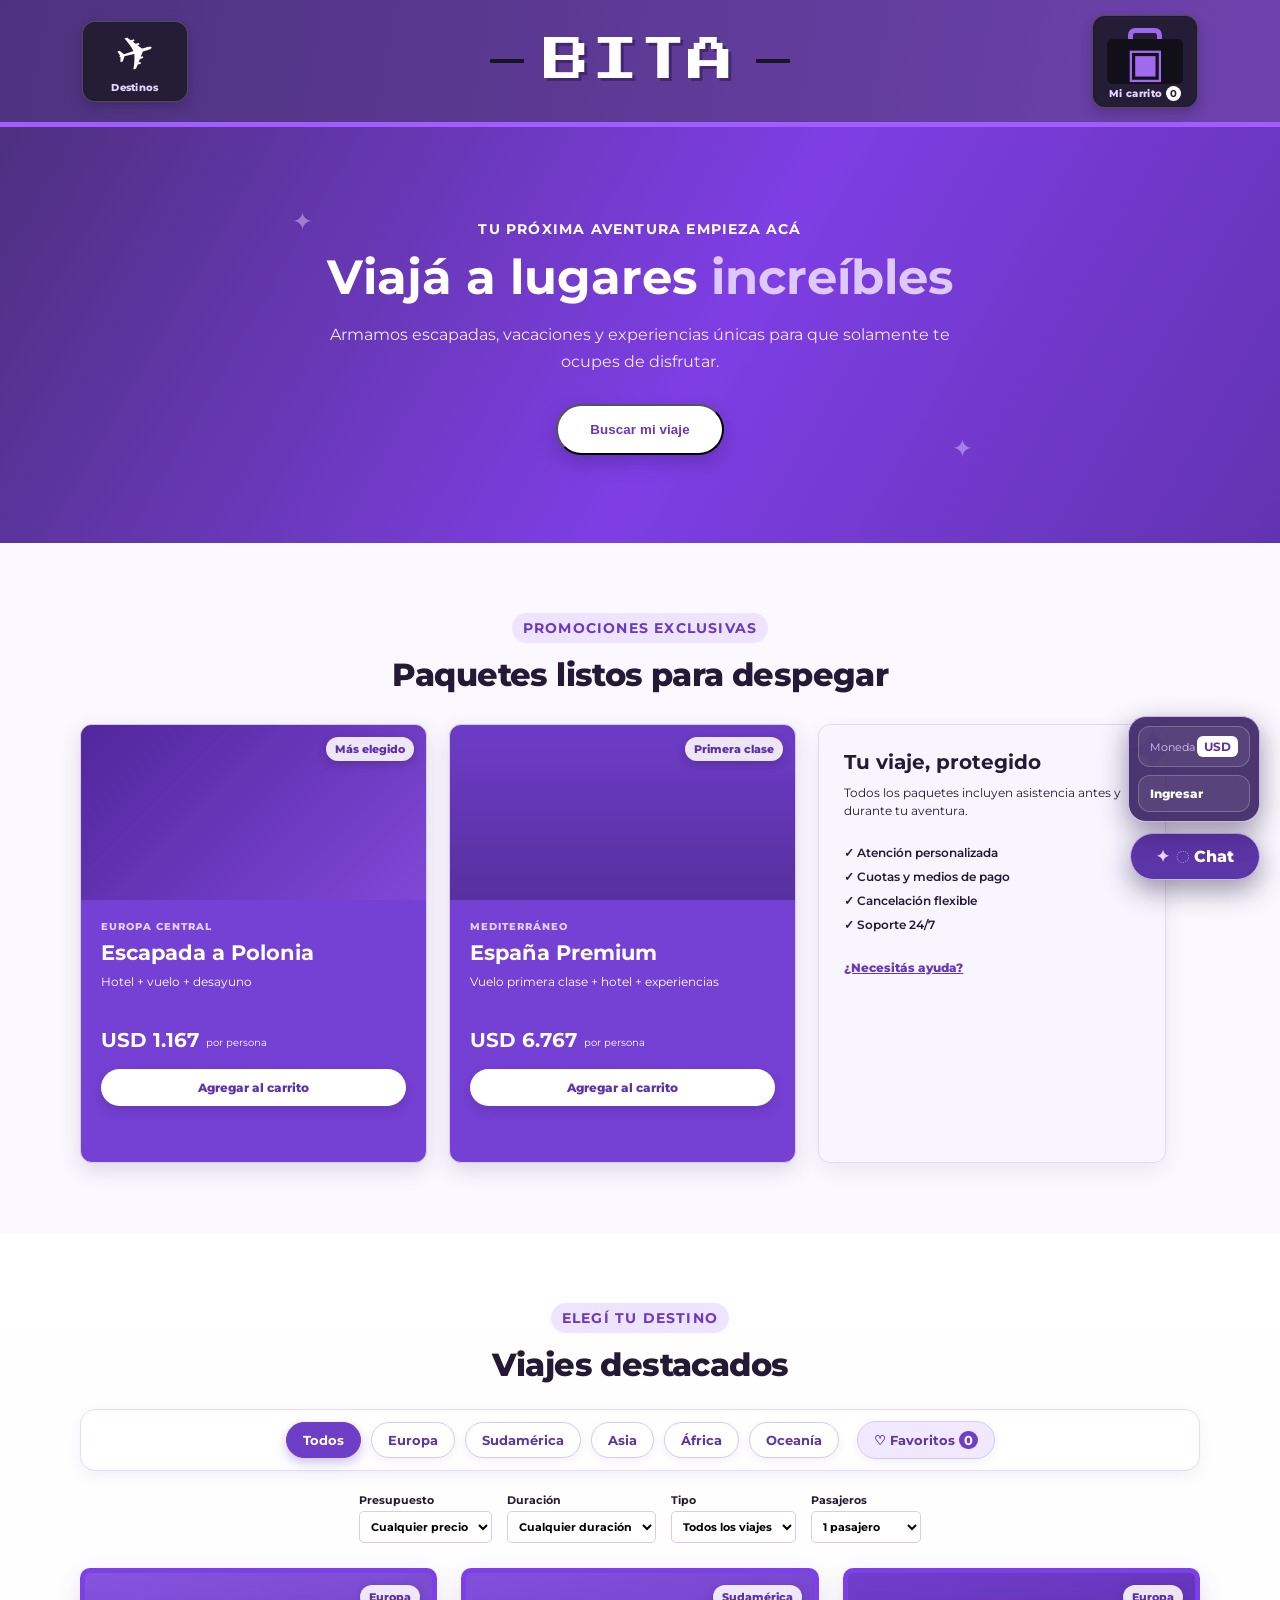
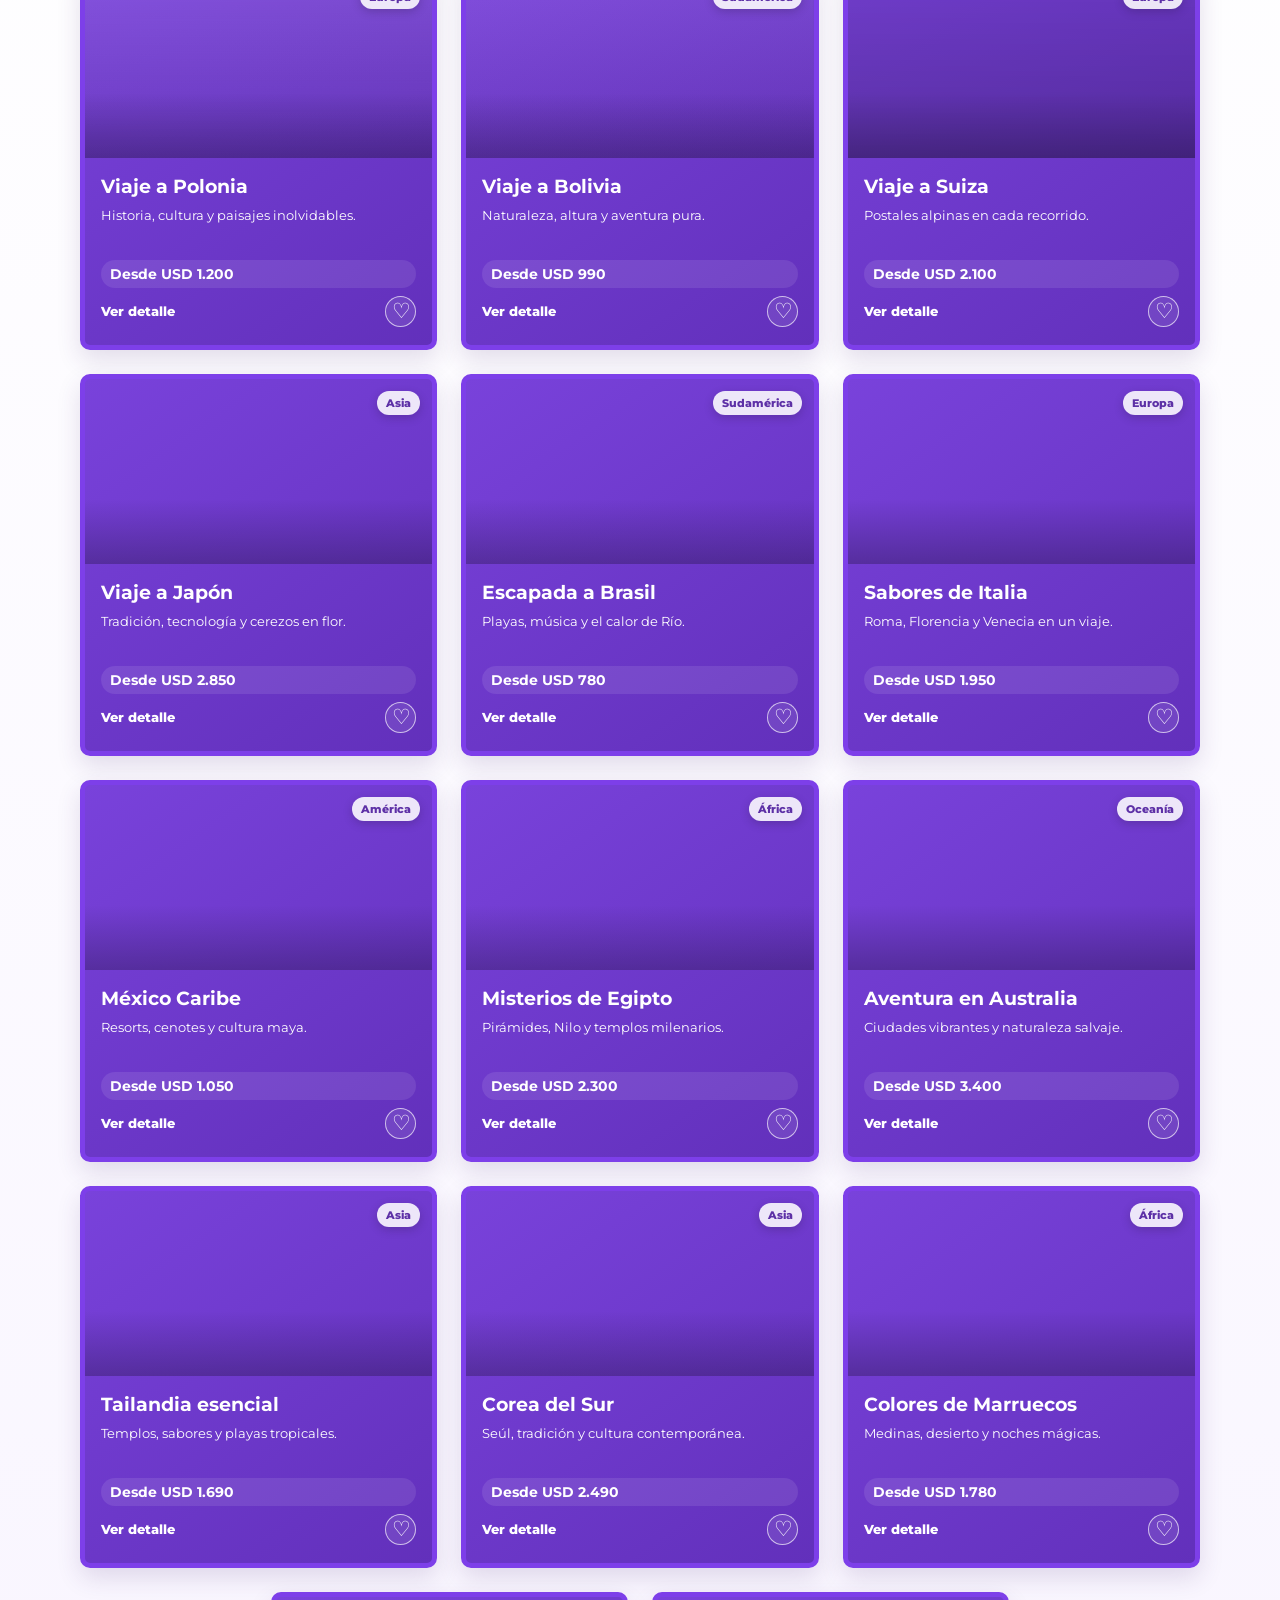
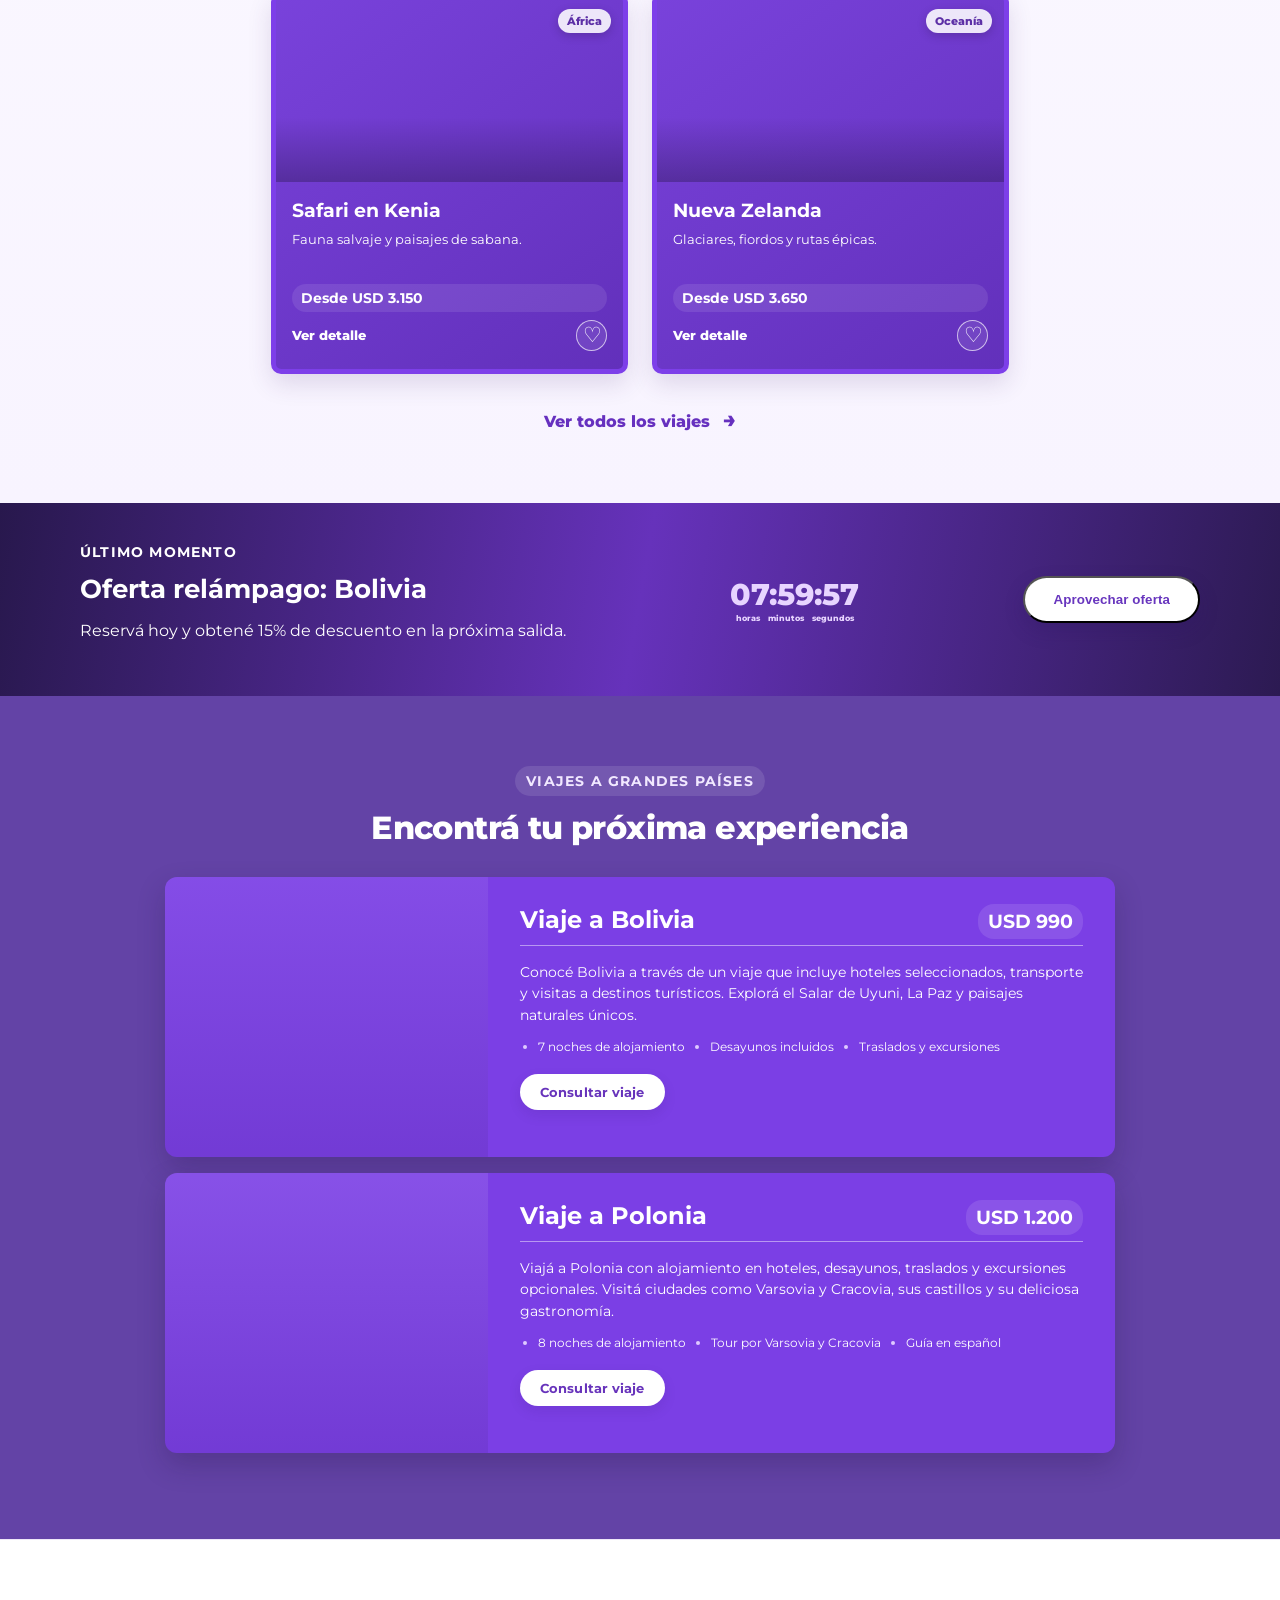
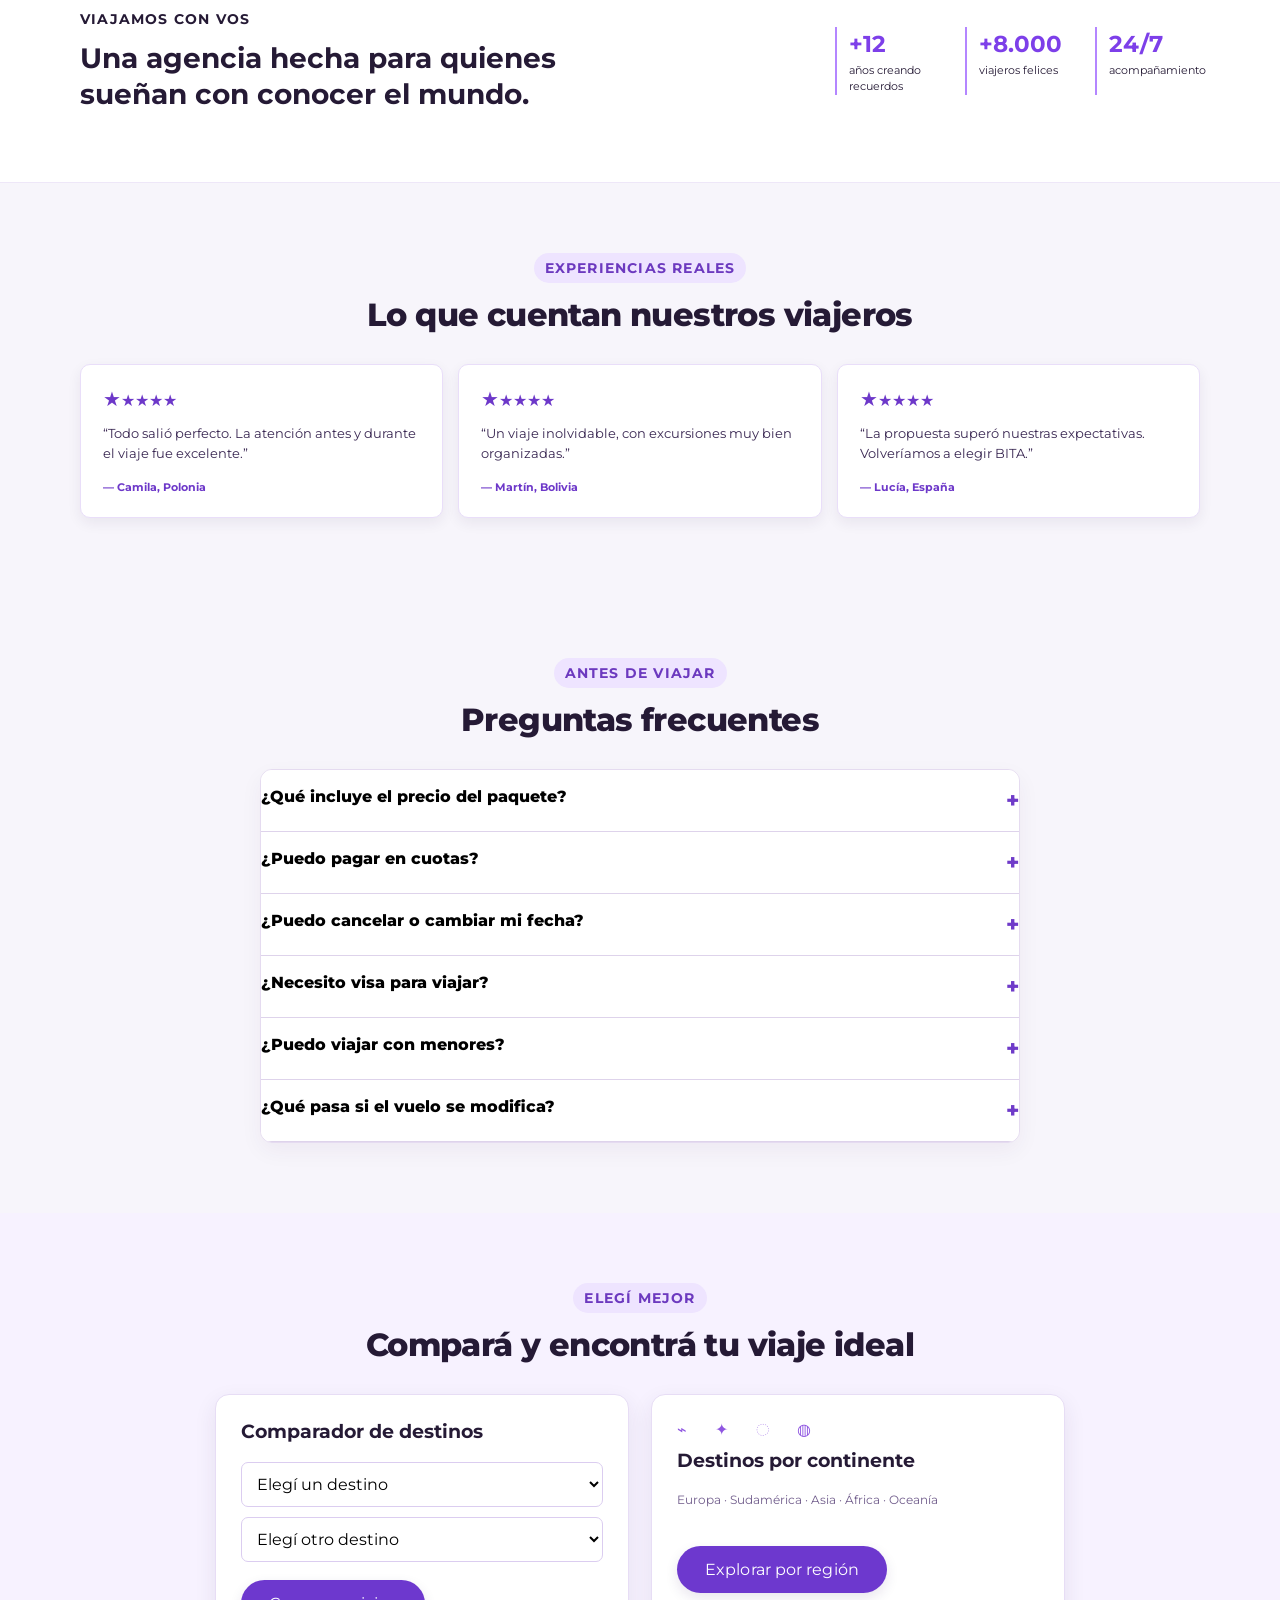
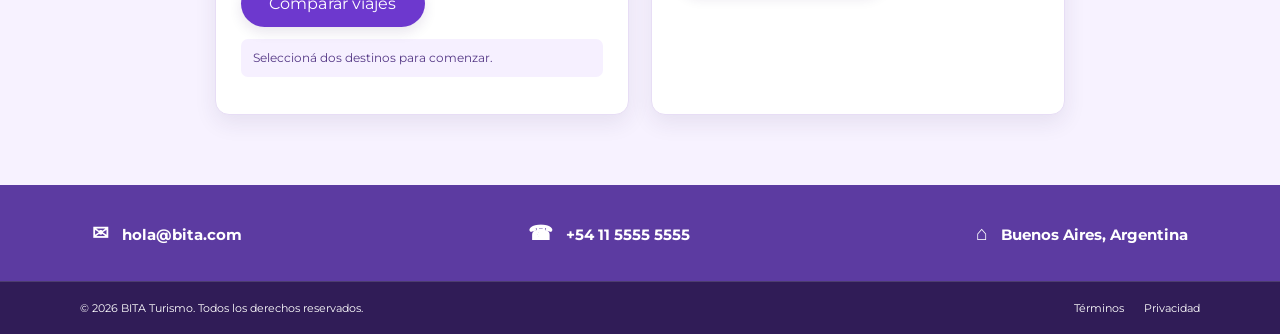
==== index.html @ b01c39e7 "Add files via upload" ====
<!DOCTYPE html>
<html lang="es">
<head>
  <meta charset="UTF-8">
  <meta name="viewport" content="width=device-width, initial-scale=1.0">
  <meta name="description" content="Bita, una agencia de turismo para descubrir destinos inolvidables.">
  <title>BITA | Agencia de turismo</title>
  <link rel="preconnect" href="https://fonts.googleapis.com">
  <link rel="preconnect" href="https://fonts.gstatic.com" crossorigin>
  <link href="https://fonts.googleapis.com/css2?family=Montserrat:wght@400;500;600;700;800&family=Press+Start+2P&display=swap" rel="stylesheet">
  <link rel="stylesheet" href="css/estilos.css">
  <script src="js/app.js" defer></script>
</head>
<body>
  <header class="encabezado">
    <div class="contenedor encabezado-contenido">
      <div class="marca">
        <button class="icono-cabecera avion" type="button" data-accion="ir-destinos" aria-label="Ver destinos"><span aria-hidden="true">✈</span><small>Destinos</small></button>
        <a class="marca-texto" href="#inicio" aria-label="BITA, inicio"><i></i>BITA<i></i></a>
        <button class="icono-cabecera valija" type="button" data-accion="abrir-carrito" aria-label="Abrir carrito"><span class="asa-valija" aria-hidden="true"></span><span class="cuerpo-valija" aria-hidden="true">▣</span><small>Mi carrito <b id="contador-carrito">0</b></small></button>
      </div>
      <button class="boton-menu" type="button" aria-label="Abrir menú" aria-expanded="false">☰</button>
      <nav class="menu-principal" aria-label="Navegación principal">
        <a href="#inicio">Inicio</a>
        <a href="#viajes">Viajes</a>
        <a href="#paquetes">Paquetes</a>
        <a href="#nosotros">Nosotros</a>
      </nav>
      <div class="acciones-cuenta">
        <button type="button" class="selector-moneda" data-accion="cambiar-moneda"><span>Moneda</span><b>USD</b></button>
        <button type="button" class="boton-cuenta" data-accion="abrir-login"><span class="usuario-icono">◉</span> Ingresar</button>
      </div>
    </div>
  </header>

  <main>
    <section class="hero" id="inicio">
      <div class="contenedor hero-contenido">
        <p class="etiqueta">Tu próxima aventura empieza acá</p>
        <h1>Viajá a lugares <span>increíbles</span></h1>
        <p class="hero-texto">Armamos escapadas, vacaciones y experiencias únicas para que solamente te ocupes de disfrutar.</p>
        <button class="boton boton-principal" type="button" data-accion="mostrar-buscador">Buscar mi viaje</button>
      </div>
    </section>

    <section class="paquetes seccion" id="paquetes" aria-labelledby="titulo-paquetes">
      <div class="contenedor">
        <div class="titulo-seccion"><p>Promociones exclusivas</p><h2 id="titulo-paquetes">Paquetes listos para despegar</h2></div>
        <div class="paquetes-contenido">
          <article class="paquete paquete-poland" data-paquete="Escapada Polonia" data-precio="1167" data-noches="6 días">
            <div class="paquete-foto"><span class="chip">Más elegido</span></div>
            <div class="paquete-info"><p class="paquete-destino">EUROPA CENTRAL</p><h3>Escapada a Polonia</h3><p>Hotel + vuelo + desayuno</p><div class="paquete-pie"><strong>USD 1.167</strong><span>por persona</span></div><button type="button" class="boton-agregar" data-accion="agregar-carrito">Agregar al carrito</button></div>
          </article>
          <article class="paquete paquete-spain" data-paquete="España Premium" data-precio="6767" data-noches="14 días">
            <div class="paquete-foto"><span class="chip">Primera clase</span></div>
            <div class="paquete-info"><p class="paquete-destino">MEDITERRÁNEO</p><h3>España Premium</h3><p>Vuelo primera clase + hotel + experiencias</p><div class="paquete-pie"><strong>USD 6.767</strong><span>por persona</span></div><button type="button" class="boton-agregar" data-accion="agregar-carrito">Agregar al carrito</button></div>
          </article>
          <aside class="beneficios"><h3>Tu viaje, protegido</h3><p>Todos los paquetes incluyen asistencia antes y durante tu aventura.</p><ul><li>✓ Atención personalizada</li><li>✓ Cuotas y medios de pago</li><li>✓ Cancelación flexible</li><li>✓ Soporte 24/7</li></ul><button type="button" class="enlace-asistencia" data-accion="mostrar-asistencia">¿Necesitás ayuda?</button></aside>
        </div>
      </div>
    </section>

    <section class="destacados seccion" aria-labelledby="titulo-destacados">
      <div class="contenedor">
        <div class="titulo-seccion">
          <p>Elegí tu destino</p>
          <h2 id="titulo-destacados">Viajes destacados</h2>
        </div>
        <div class="barra-herramientas">
          <button class="filtro activo" type="button" data-filtro="todos">Todos</button>
          <button class="filtro" type="button" data-filtro="europa">Europa</button>
          <button class="filtro" type="button" data-filtro="sudamerica">Sudamérica</button>
          <button class="filtro" type="button" data-filtro="asia">Asia</button>
          <button class="filtro" type="button" data-filtro="africa">África</button>
          <button class="filtro" type="button" data-filtro="oceania">Oceanía</button>
          <button class="boton-favoritos" type="button" data-accion="ver-favoritos">♡ Favoritos <span id="contador-favoritos">0</span></button>
        </div>
        <div class="filtros-avanzados"><label>Presupuesto <select id="filtro-precio"><option value="todos">Cualquier precio</option><option value="1200">Hasta USD 1.200</option><option value="2000">Hasta USD 2.000</option></select></label><label>Duración <select id="filtro-duracion"><option value="todos">Cualquier duración</option><option value="corta">Hasta 7 días</option><option value="larga">Más de 7 días</option></select></label><label>Tipo <select id="filtro-tipo"><option value="todos">Todos los viajes</option><option>Aventura</option><option>Cultural</option><option>Relax</option></select></label><label>Pasajeros <select id="pasajeros"><option>1 pasajero</option><option>2 pasajeros</option><option>3 pasajeros</option><option>4+ pasajeros</option></select></label></div>
        <div class="tarjetas-destinos">
          <article class="tarjeta-destino polonia" data-region="europa" data-destino="Polonia" data-precio="USD 1.200">
            <div class="imagen-destino"><span class="chip">Europa</span></div>
            <div class="info-destino"><h3>Viaje a Polonia</h3><p>Historia, cultura y paisajes inolvidables.</p><span>Desde USD 1.200</span><div class="acciones-tarjeta"><button type="button" class="detalle" data-accion="detalle">Ver detalle</button><button type="button" class="corazon" aria-label="Agregar Polonia a favoritos" data-accion="favorito">♡</button></div></div>
          </article>
          <article class="tarjeta-destino bolivia" data-region="sudamerica" data-destino="Bolivia" data-precio="USD 990">
            <div class="imagen-destino"><span class="chip">Sudamérica</span></div>
            <div class="info-destino"><h3>Viaje a Bolivia</h3><p>Naturaleza, altura y aventura pura.</p><span>Desde USD 990</span><div class="acciones-tarjeta"><button type="button" class="detalle" data-accion="detalle">Ver detalle</button><button type="button" class="corazon" aria-label="Agregar Bolivia a favoritos" data-accion="favorito">♡</button></div></div>
          </article>
          <article class="tarjeta-destino suiza" data-region="europa" data-destino="Suiza" data-precio="USD 2.100">
            <div class="imagen-destino"><span class="chip">Europa</span></div>
            <div class="info-destino"><h3>Viaje a Suiza</h3><p>Postales alpinas en cada recorrido.</p><span>Desde USD 2.100</span><div class="acciones-tarjeta"><button type="button" class="detalle" data-accion="detalle">Ver detalle</button><button type="button" class="corazon" aria-label="Agregar Suiza a favoritos" data-accion="favorito">♡</button></div></div>
          </article>
          <article class="tarjeta-destino japon" data-region="asia" data-destino="Japón" data-precio="USD 2.850"><div class="imagen-destino"><span class="chip">Asia</span></div><div class="info-destino"><h3>Viaje a Japón</h3><p>Tradición, tecnología y cerezos en flor.</p><span>Desde USD 2.850</span><div class="acciones-tarjeta"><button type="button" class="detalle" data-accion="detalle">Ver detalle</button><button type="button" class="corazon" data-accion="favorito">♡</button></div></div></article>
          <article class="tarjeta-destino brasil" data-region="sudamerica" data-destino="Brasil" data-precio="USD 780"><div class="imagen-destino"><span class="chip">Sudamérica</span></div><div class="info-destino"><h3>Escapada a Brasil</h3><p>Playas, música y el calor de Río.</p><span>Desde USD 780</span><div class="acciones-tarjeta"><button type="button" class="detalle" data-accion="detalle">Ver detalle</button><button type="button" class="corazon" data-accion="favorito">♡</button></div></div></article>
          <article class="tarjeta-destino italia" data-region="europa" data-destino="Italia" data-precio="USD 1.950"><div class="imagen-destino"><span class="chip">Europa</span></div><div class="info-destino"><h3>Sabores de Italia</h3><p>Roma, Florencia y Venecia en un viaje.</p><span>Desde USD 1.950</span><div class="acciones-tarjeta"><button type="button" class="detalle" data-accion="detalle">Ver detalle</button><button type="button" class="corazon" data-accion="favorito">♡</button></div></div></article>
          <article class="tarjeta-destino mexico" data-region="norteamerica" data-destino="México" data-precio="USD 1.050"><div class="imagen-destino"><span class="chip">América</span></div><div class="info-destino"><h3>México Caribe</h3><p>Resorts, cenotes y cultura maya.</p><span>Desde USD 1.050</span><div class="acciones-tarjeta"><button type="button" class="detalle" data-accion="detalle">Ver detalle</button><button type="button" class="corazon" data-accion="favorito">♡</button></div></div></article>
          <article class="tarjeta-destino egipto" data-region="africa" data-destino="Egipto" data-precio="USD 2.300"><div class="imagen-destino"><span class="chip">África</span></div><div class="info-destino"><h3>Misterios de Egipto</h3><p>Pirámides, Nilo y templos milenarios.</p><span>Desde USD 2.300</span><div class="acciones-tarjeta"><button type="button" class="detalle" data-accion="detalle">Ver detalle</button><button type="button" class="corazon" data-accion="favorito">♡</button></div></div></article>
          <article class="tarjeta-destino australia" data-region="oceania" data-destino="Australia" data-precio="USD 3.400"><div class="imagen-destino"><span class="chip">Oceanía</span></div><div class="info-destino"><h3>Aventura en Australia</h3><p>Ciudades vibrantes y naturaleza salvaje.</p><span>Desde USD 3.400</span><div class="acciones-tarjeta"><button type="button" class="detalle" data-accion="detalle">Ver detalle</button><button type="button" class="corazon" data-accion="favorito">♡</button></div></div></article>
          <article class="tarjeta-destino tailandia" data-region="asia" data-destino="Tailandia" data-precio="USD 1.690"><div class="imagen-destino"><span class="chip">Asia</span></div><div class="info-destino"><h3>Tailandia esencial</h3><p>Templos, sabores y playas tropicales.</p><span>Desde USD 1.690</span><div class="acciones-tarjeta"><button type="button" class="detalle">Ver detalle</button><button type="button" class="corazon">♡</button></div></div></article>
          <article class="tarjeta-destino corea" data-region="asia" data-destino="Corea del Sur" data-precio="USD 2.490"><div class="imagen-destino"><span class="chip">Asia</span></div><div class="info-destino"><h3>Corea del Sur</h3><p>Seúl, tradición y cultura contemporánea.</p><span>Desde USD 2.490</span><div class="acciones-tarjeta"><button type="button" class="detalle">Ver detalle</button><button type="button" class="corazon">♡</button></div></div></article>
          <article class="tarjeta-destino marruecos" data-region="africa" data-destino="Marruecos" data-precio="USD 1.780"><div class="imagen-destino"><span class="chip">África</span></div><div class="info-destino"><h3>Colores de Marruecos</h3><p>Medinas, desierto y noches mágicas.</p><span>Desde USD 1.780</span><div class="acciones-tarjeta"><button type="button" class="detalle">Ver detalle</button><button type="button" class="corazon">♡</button></div></div></article>
          <article class="tarjeta-destino kenia" data-region="africa" data-destino="Kenia" data-precio="USD 3.150"><div class="imagen-destino"><span class="chip">África</span></div><div class="info-destino"><h3>Safari en Kenia</h3><p>Fauna salvaje y paisajes de sabana.</p><span>Desde USD 3.150</span><div class="acciones-tarjeta"><button type="button" class="detalle">Ver detalle</button><button type="button" class="corazon">♡</button></div></div></article>
          <article class="tarjeta-destino nueva-zelanda" data-region="oceania" data-destino="Nueva Zelanda" data-precio="USD 3.650"><div class="imagen-destino"><span class="chip">Oceanía</span></div><div class="info-destino"><h3>Nueva Zelanda</h3><p>Glaciares, fiordos y rutas épicas.</p><span>Desde USD 3.650</span><div class="acciones-tarjeta"><button type="button" class="detalle">Ver detalle</button><button type="button" class="corazon">♡</button></div></div></article>
        </div>
        <a class="enlace-viajes" href="#viajes">Ver todos los viajes <span aria-hidden="true">→</span></a>
      </div>
    </section>

    <section class="ofertas seccion"><div class="contenedor oferta-contenido"><div><p class="etiqueta">Último momento</p><h2>Oferta relámpago: Bolivia</h2><p>Reservá hoy y obtené 15% de descuento en la próxima salida.</p></div><div class="reloj"><span id="horas">08</span>:<span id="minutos">00</span>:<span id="segundos">00</span><small>horas &nbsp;&nbsp; minutos &nbsp;&nbsp; segundos</small></div><button class="boton boton-principal" type="button" data-accion="oferta">Aprovechar oferta</button></div></section>

    <section class="viajes seccion" id="viajes" aria-labelledby="titulo-viajes">
      <div class="contenedor">
        <div class="titulo-seccion titulo-claro">
          <p>Viajes a grandes países</p>
          <h2 id="titulo-viajes">Encontrá tu próxima experiencia</h2>
        </div>
        <article class="ficha-viaje ficha-bolivia">
          <div class="foto-ficha" role="img" aria-label="Playa tropical de Bolivia"></div>
          <div class="detalle-ficha"><div class="ficha-cabecera"><h3>Viaje a Bolivia</h3><strong>USD 990</strong></div><p>Conocé Bolivia a través de un viaje que incluye hoteles seleccionados, transporte y visitas a destinos turísticos. Explorá el Salar de Uyuni, La Paz y paisajes naturales únicos.</p><ul><li>7 noches de alojamiento</li><li>Desayunos incluidos</li><li>Traslados y excursiones</li></ul><button class="boton boton-claro consultar" type="button" data-destino="Bolivia">Consultar viaje</button></div>
        </article>
        <article class="ficha-viaje ficha-polonia">
          <div class="foto-ficha" role="img" aria-label="Parque junto a un lago en Polonia"></div>
          <div class="detalle-ficha"><div class="ficha-cabecera"><h3>Viaje a Polonia</h3><strong>USD 1.200</strong></div><p>Viajá a Polonia con alojamiento en hoteles, desayunos, traslados y excursiones opcionales. Visitá ciudades como Varsovia y Cracovia, sus castillos y su deliciosa gastronomía.</p><ul><li>8 noches de alojamiento</li><li>Tour por Varsovia y Cracovia</li><li>Guía en español</li></ul><button class="boton boton-claro consultar" type="button" data-destino="Polonia">Consultar viaje</button></div>
        </article>
      </div>
    </section>

    <section class="nosotros seccion" id="nosotros">
      <div class="contenedor nosotros-contenido"><div><p class="etiqueta">Viajamos con vos</p><h2>Una agencia hecha para quienes sueñan con conocer el mundo.</h2></div><div class="numeros"><p><b>+12</b> años creando recuerdos</p><p><b>+8.000</b> viajeros felices</p><p><b>24/7</b> acompañamiento</p></div></div>
    </section>
    <section class="resenas seccion"><div class="contenedor"><div class="titulo-seccion"><p>Experiencias reales</p><h2>Lo que cuentan nuestros viajeros</h2></div><div class="lista-resenas"><article>★★★★★<p>“Todo salió perfecto. La atención antes y durante el viaje fue excelente.”</p><strong>— Camila, Polonia</strong></article><article>★★★★★<p>“Un viaje inolvidable, con excursiones muy bien organizadas.”</p><strong>— Martín, Bolivia</strong></article><article>★★★★★<p>“La propuesta superó nuestras expectativas. Volveríamos a elegir BITA.”</p><strong>— Lucía, España</strong></article></div></div></section>
    <section class="faq seccion"><div class="contenedor"><div class="titulo-seccion"><p>Antes de viajar</p><h2>Preguntas frecuentes</h2></div><div class="preguntas"><button class="pregunta">¿Qué incluye el precio del paquete?<span>+</span></button><p>Incluye los servicios detallados en cada paquete. Los impuestos estimados se muestran en el carrito.</p><button class="pregunta">¿Puedo pagar en cuotas?<span>+</span></button><p>Sí, tenemos alternativas de pago y cuotas para que puedas viajar sin preocuparte.</p><button class="pregunta">¿Puedo cancelar o cambiar mi fecha?<span>+</span></button><p>Depende de la tarifa elegida y de los servicios contratados. Te explicamos las condiciones antes de confirmar.</p><button class="pregunta">¿Necesito visa para viajar?<span>+</span></button><p>Los requisitos dependen de tu nacionalidad y del destino. Nuestro equipo te orienta antes de emitir la reserva.</p><button class="pregunta">¿Puedo viajar con menores?<span>+</span></button><p>Sí. Indicá la edad de cada pasajero al cotizar para recibir las alternativas adecuadas.</p><button class="pregunta">¿Qué pasa si el vuelo se modifica?<span>+</span></button><p>Te acompañamos con las reprogramaciones y buscamos la mejor solución junto con la aerolínea.</p></div></div></section>
    <section class="explorar seccion"><div class="contenedor"><div class="titulo-seccion"><p>Elegí mejor</p><h2>Compará y encontrá tu viaje ideal</h2></div><div class="herramientas-viaje"><div class="comparador"><h3>Comparador de destinos</h3><select id="comparar-a"><option value="">Elegí un destino</option><option>Japón</option><option>Italia</option><option>Marruecos</option><option>Australia</option></select><select id="comparar-b"><option value="">Elegí otro destino</option><option>Corea del Sur</option><option>México</option><option>Kenia</option><option>Nueva Zelanda</option></select><button class="boton boton-modal" data-accion="comparar">Comparar viajes</button><p id="resultado-comparador">Seleccioná dos destinos para comenzar.</p></div><div class="mapa"><h3>Destinos por continente</h3><p>Europa · Sudamérica · Asia · África · Oceanía</p><button class="boton boton-modal" data-accion="ver-mapa">Explorar por región</button></div></div></div></section>
  </main>

  <section class="buscador-panel" id="buscador" aria-hidden="true">
    <div class="buscador-contenido">
      <button class="cerrar-panel" type="button" data-accion="cerrar-buscador" aria-label="Cerrar buscador">×</button>
      <p class="etiqueta">Encontrá tu destino</p><h2>¿A dónde querés viajar?</h2>
      <form id="form-busqueda"><label for="destino">Destino</label><input id="destino" name="destino" type="search" placeholder="Escribí el destino que soñás conocer" required><label for="mes">Mes de salida</label><select id="mes" name="mes"><option value="">Elegí cuándo querés viajar</option><option>Enero a marzo</option><option>Abril a junio</option><option>Julio a septiembre</option><option>Octubre a diciembre</option></select><button class="boton boton-principal" type="submit">Buscar opciones</button></form>
      <p id="resultado-busqueda" class="resultado" aria-live="polite"></p>
    </div>
  </section>

  <div class="modal" id="modal" aria-hidden="true" role="dialog" aria-modal="true" aria-labelledby="modal-titulo"><div class="modal-contenido"><button class="cerrar-panel" type="button" data-accion="cerrar-modal" aria-label="Cerrar ventana">×</button><p class="etiqueta">Destino seleccionado</p><h2 id="modal-titulo"></h2><p id="modal-texto"></p><button class="boton boton-modal consultar" type="button">Quiero cotizar este viaje</button></div></div>

  <aside class="carrito" id="carrito" aria-hidden="true" aria-label="Carrito de compras">
    <div class="carrito-encabezado"><div><p class="etiqueta">Tu selección</p><h2>Carrito de viaje</h2></div><button class="cerrar-panel" type="button" data-accion="cerrar-carrito" aria-label="Cerrar carrito">×</button></div>
    <div id="items-carrito" class="items-carrito"></div>
    <div class="carrito-resumen"><p><span>Subtotal</span><strong id="subtotal-carrito">USD 0</strong></p><p><span>Impuestos estimados</span><strong id="impuestos-carrito">USD 0</strong></p><div><span>Total estimado</span><strong id="total-carrito">USD 0</strong></div><button type="button" class="boton boton-checkout" data-accion="checkout">Continuar reserva</button><button type="button" class="vaciar-carrito" data-accion="vaciar-carrito">Vaciar carrito</button></div>
  </aside>

  <section class="modal-auth" id="modal-auth" aria-hidden="true" role="dialog" aria-modal="true" aria-labelledby="auth-titulo"><div class="auth-contenido"><button class="cerrar-panel" type="button" data-accion="cerrar-auth" aria-label="Cerrar">×</button><div class="pestanas-auth"><button type="button" class="pestana activa" data-auth="login">Iniciar sesión</button><button type="button" class="pestana" data-auth="registro">Registrarse</button></div><form id="form-login" class="form-auth"><h2 id="auth-titulo">Bienvenido de nuevo</h2><p>Ingresá para ver tus reservas y guardar favoritos.</p><label for="email-login">Correo electrónico</label><input id="email-login" type="email" required placeholder="nombre@email.com"><label for="clave-login">Contraseña</label><input id="clave-login" type="password" required minlength="4" placeholder="••••••••"><button class="boton boton-modal" type="submit">Ingresar a mi cuenta</button><button type="button" class="link-form" data-accion="recuperar-clave">Olvidé mi contraseña</button></form><form id="form-registro" class="form-auth oculto"><h2>Creá tu cuenta BITA</h2><p>Registrate gratis y empezá a planear tu viaje.</p><label for="nombre-registro">Nombre completo</label><input id="nombre-registro" type="text" required placeholder="Tu nombre"><label for="email-registro">Correo electrónico</label><input id="email-registro" type="email" required placeholder="nombre@email.com"><label for="clave-registro">Contraseña</label><input id="clave-registro" type="password" required minlength="4" placeholder="Mínimo 4 caracteres"><label class="checkbox"><input type="checkbox" required> Acepto los términos y condiciones.</label><button class="boton boton-modal" type="submit">Crear mi cuenta</button></form></div></section>
  <section class="checkout modal-auth" id="checkout" aria-hidden="true"><div class="auth-contenido"><button class="cerrar-panel" type="button" data-accion="cerrar-checkout">×</button><h2>Finalizar reserva</h2><p class="texto-checkout">Completá los datos del pasajero. Esta es una confirmación simulada.</p><form id="form-checkout" class="form-auth"><label>Nombre y apellido<input required placeholder="Como figura en el documento"></label><label>Documento<input required pattern="[0-9]{7,10}" placeholder="DNI o pasaporte"></label><label>Fecha de nacimiento<input required type="date"></label><label>Fecha de salida<input required type="date"></label><label>Pasajeros<select required><option value="">Seleccionar</option><option>1 pasajero</option><option>2 pasajeros</option><option>3 pasajeros</option><option>4 o más pasajeros</option></select></label><label>Habitación<select required><option value="">Seleccionar</option><option>Doble</option><option>Triple</option><option>Individual</option></select></label><label>Medio de pago<select required><option value="">Seleccionar</option><option>Tarjeta de crédito</option><option>Transferencia bancaria</option><option>Mercado Pago</option></select></label><button class="boton boton-modal" type="submit">Confirmar solicitud</button></form></div></section>
  <section class="modal-auth" id="confirmacion" aria-hidden="true"><div class="auth-contenido confirmacion"><div class="check-confirmacion">✓</div><p class="etiqueta">Solicitud enviada</p><h2>¡Tu viaje está en marcha!</h2><p id="texto-confirmacion"></p><button class="boton boton-modal" type="button" data-accion="cerrar-confirmacion">Entendido</button></div></section>
  <aside class="panel-cuenta" id="panel-cuenta"><button class="cerrar-panel" type="button" data-accion="cerrar-cuenta">×</button><p class="etiqueta">Mi cuenta</p><h2 id="nombre-cuenta">Viajero BITA</h2><div class="tabs-cuenta"><button data-tab="reservas">Reservas</button><button data-tab="guardados">Guardados</button><button data-tab="perfil">Perfil</button></div><div id="contenido-cuenta"></div></aside>
  <button class="chat-boton" data-accion="abrir-chat">◌ Chat</button><section class="chat" id="chat"><div class="chat-top">Asistencia BITA <button data-accion="cerrar-chat">×</button></div><div class="chat-mensajes" id="chat-mensajes"><p>Hola, ¿en qué podemos ayudarte?</p></div><form id="form-chat"><input required placeholder="Escribí tu consulta..."><button>Enviar</button></form></section>
  <nav class="nav-movil" aria-label="Navegación rápida"><a href="#inicio">⌂<span>Inicio</span></a><button data-accion="mostrar-buscador">⌕<span>Buscar</span></button><button data-accion="abrir-carrito">▣<span>Carrito</span></button><button data-accion="abrir-login">◉<span>Cuenta</span></button></nav>

  <div class="aviso" id="aviso" role="status" aria-live="polite"></div>

  <footer id="contacto">
    <div class="contenedor pie-superior"><a href="mailto:hola@bita.com">✉ <span>hola@bita.com</span></a><a href="tel:+541155555555">☎ <span>+54 11 5555 5555</span></a><a href="#inicio">⌂ <span>Buenos Aires, Argentina</span></a></div>
    <div class="pie-inferior"><div class="contenedor"><p>© 2026 BITA Turismo. Todos los derechos reservados.</p><div><a href="#inicio">Términos</a><a href="#inicio">Privacidad</a></div></div></div>
  </footer>
</body>
</html>
---- css/estilos.css ----
:root { --violeta:#6343a6; --morado:#7d3fe9; --oscuro:#251a35; --blanco:#fff; --fondo:#f7f5fb; }
* { box-sizing:border-box; }
html { scroll-behavior:auto; }
body { margin:0; color:var(--oscuro); background:var(--fondo); font-family:"Montserrat",Arial,sans-serif; }
a { color:inherit; text-decoration:none; }
.contenedor { width:90%; max-width:1120px; margin:0 auto; }
.seccion{overflow:hidden}.boton{letter-spacing:.1px;box-shadow:0 5px 13px #3216571c}.boton-principal{box-shadow:0 8px 18px #2d146647}.boton:focus-visible,button:focus-visible,a:focus-visible,input:focus-visible,select:focus-visible{outline:3px solid #e1caff;outline-offset:3px}.encabezado-contenido{padding:0 2px}.marca-texto{text-shadow:3px 3px 0 #42296f}.hero-texto{color:#f1e9ff}.hero .boton{padding:16px 32px}.titulo-seccion{margin-bottom:36px}.titulo-seccion h2{font-weight:800}.tarjetas-destinos{gap:28px}.tarjeta-destino{border-width:4px}.tarjeta-destino .info-destino{min-height:187px;display:flex;flex-direction:column}.tarjeta-destino .acciones-tarjeta{margin-top:auto}.chip{box-shadow:0 3px 8px #2d174540}.paquete-info{min-height:262px;display:flex;flex-direction:column}.paquete-pie{margin-top:auto}.boton-agregar{box-shadow:0 5px 12px #32165732}.beneficios{position:relative;overflow:hidden}.beneficios:before{position:absolute;right:-18px;top:-19px;content:'✦';font-size:72px;color:#d9c0ff}.beneficios h3,.beneficios p,.beneficios ul,.beneficios button{position:relative}.ficha-cabecera strong{padding:6px 10px;border-radius:16px;background:#ffffff1c}.detalle-ficha ul li::marker{color:#dfcaff}.nosotros{border-top:1px solid #eee7f8;border-bottom:1px solid #eee7f8}.numeros p{padding-left:12px;border-left:2px solid #b486ff}.resenas{position:relative}.lista-resenas article{border:1px solid #e9def9}.lista-resenas article:first-letter{font-size:20px}.preguntas{border:1px solid #e5dbf0;border-radius:12px;overflow:hidden;background:#fff;box-shadow:0 8px 22px #3216570d}.pregunta{padding:19px 21px}.pregunta+p{padding:0 21px 18px}.comparador,.mapa{border:1px solid #e7ddf5}.mapa{background:linear-gradient(145deg,#fff,#f0e6ff)}.mapa:before{display:block;margin-bottom:10px;content:'⌁  ✦  ◌  ◍';color:#8f56e1;letter-spacing:12px}.pie-superior{padding:33px 0}.pie-inferior{border-top:1px solid #ffffff24}.modal-contenido,.buscador-contenido,.auth-contenido{border:1px solid #ffffff}.carrito-encabezado h2{letter-spacing:-.5px}.cantidad button{font-weight:800}.aviso{border:1px solid #b889ff;background:#281844ef}.nav-movil{backdrop-filter:blur(8px)}
.encabezado { background:linear-gradient(100deg,#4d337f,#6e42ad); color:var(--blanco); border-bottom:5px solid #a25cff; box-shadow:0 3px 14px #29144842; }
.encabezado-contenido { min-height:122px; display:flex; align-items:center; justify-content:space-between; }
.marca { width:100%; display:flex; align-items:center; justify-content:space-between; }
.icono-cabecera { width:106px; min-height:77px; padding:7px 6px; border:1px solid #ffffff34; border-radius:13px; color:#fff; background:#251d35; font-family:inherit; cursor:pointer; box-shadow:inset 0 0 0 1px #00000026,0 5px 12px #1d102e45; }
.icono-cabecera > span { display:block; font-size:47px; line-height:47px; }.icono-cabecera small { display:block; margin-top:5px; color:#e5d6ff; font-size:10px; font-weight:800; letter-spacing:.3px; }.avion > span { transform:rotate(-16deg); }.valija > span { color:#b78bff; }
.marca-texto { display:flex; align-items:center; gap:20px; font-family:"Press Start 2P",monospace; font-size:46px; letter-spacing:2px; }
.marca-texto i { width:34px; height:4px; display:block; background:#191426; }
.menu-principal { display:none; }
.boton-menu { display:none; border:0; background:transparent; color:#fff; font-size:25px; cursor:pointer; }
.acciones-cuenta { position:absolute; right:5%; display:flex; gap:9px; align-items:center; }
.boton-cuenta, .boton-carrito { border:1px solid #ffffff87; border-radius:20px; padding:8px 12px; background:#ffffff18; color:#fff; font-family:inherit; font-size:12px; font-weight:700; cursor:pointer; }
.boton-carrito { font-size:16px; }
.boton-carrito span { display:inline-block; min-width:18px; margin-left:3px; padding:1px 4px; border-radius:10px; background:#fff; color:#573591; font-size:11px; }
.hero { padding:75px 0 70px; color:white; text-align:center; background:linear-gradient(110deg,#5b3a9c,#8240e9); }
.hero-contenido { max-width:740px; }
.etiqueta, .titulo-seccion p { margin:0 0 12px; font-weight:700; font-size:14px; letter-spacing:1.2px; text-transform:uppercase; }
.hero h1 { max-width:650px; margin:0 auto 17px; font-size:48px; line-height:1.13; }
.hero h1 span { color:#dec9ff; }
.hero-texto { max-width:620px; margin:0 auto 28px; line-height:1.7; }
.boton { display:inline-block; padding:14px 28px; border-radius:30px; font-weight:700; }
.boton-principal { background:#fff; color:#6836be; }
.seccion { padding:70px 0; }
.titulo-seccion { margin-bottom:30px; text-align:center; }
.titulo-seccion p { color:var(--morado); }
.titulo-seccion h2 { margin:0; font-size:32px; }
.barra-herramientas { display:flex; justify-content:center; align-items:center; flex-wrap:wrap; gap:10px; margin:-5px 0 30px; }
.filtro, .boton-favoritos { border:1px solid #d8caef; border-radius:22px; padding:9px 16px; background:#fff; color:#5d35a4; font-family:inherit; font-weight:700; cursor:pointer; }
.filtro.activo { background:#6f3ec7; color:#fff; border-color:#6f3ec7; }
.boton-favoritos { margin-left:8px; background:#f1e9ff; }
.boton-favoritos span { display:inline-block; min-width:19px; padding:1px 5px; border-radius:12px; background:#6f3ec7; color:#fff; }
.tarjetas-destinos { display:flex; flex-wrap:wrap; gap:24px; justify-content:center; }
.tarjeta-destino { width:calc(33.333% - 16px); overflow:hidden; border:5px solid var(--morado); border-radius:10px; background:var(--morado); color:#fff; box-shadow:0 8px 18px #27154a26; }
.imagen-destino { height:195px; padding:12px; display:flex; justify-content:flex-end; align-items:flex-start; background-size:cover; background-position:center; }
.polonia .imagen-destino, .ficha-polonia .foto-ficha { background-image:linear-gradient(#ffffff18,#00000012),url('https://images.unsplash.com/photo-1580655653885-65763b2597d0?auto=format&fit=crop&w=900&q=85'); }
.bolivia .imagen-destino, .ficha-bolivia .foto-ficha { background-image:linear-gradient(#ffffff12,#00000012),url('https://images.unsplash.com/photo-1507525428034-b723cf961d3e?auto=format&fit=crop&w=900&q=85'); }
.suiza .imagen-destino { background-image:linear-gradient(#00000012,#00000035),url('https://images.unsplash.com/photo-1530789253388-582c481c54b0?auto=format&fit=crop&w=900&q=85'); }
.japon .imagen-destino { background-image:url('https://images.unsplash.com/photo-1493976040374-85c8e12f0c0e?auto=format&fit=crop&w=900&q=85'); }.brasil .imagen-destino { background-image:url('https://images.unsplash.com/photo-1483729558449-99ef09a8c325?auto=format&fit=crop&w=900&q=85'); }.italia .imagen-destino { background-image:url('https://images.unsplash.com/photo-1520175480921-4edfa2983e0f?auto=format&fit=crop&w=900&q=85'); }.mexico .imagen-destino { background-image:url('https://images.unsplash.com/photo-1512813195386-6cf811ad3542?auto=format&fit=crop&w=900&q=85'); }.egipto .imagen-destino { background-image:url('https://images.unsplash.com/photo-1539650116574-75c0c6d73f6e?auto=format&fit=crop&w=900&q=85'); }.australia .imagen-destino { background-image:url('https://images.unsplash.com/photo-1523482580672-f109ba8cb9be?auto=format&fit=crop&w=900&q=85'); }
.tailandia .imagen-destino{background-image:url('https://images.unsplash.com/photo-1528181304800-259b08848526?auto=format&fit=crop&w=900&q=85')}.corea .imagen-destino{background-image:url('https://images.unsplash.com/photo-1538485399081-7c8979d311cc?auto=format&fit=crop&w=900&q=85')}.marruecos .imagen-destino{background-image:url('https://images.unsplash.com/photo-1548013146-72479768bada?auto=format&fit=crop&w=900&q=85')}.kenia .imagen-destino{background-image:url('https://images.unsplash.com/photo-1516426122078-c23e76319801?auto=format&fit=crop&w=900&q=85')}.nueva-zelanda .imagen-destino{background-image:url('https://images.unsplash.com/photo-1469521669194-babb45599def?auto=format&fit=crop&w=900&q=85')}
.chip { padding:5px 9px; border-radius:13px; background:#ffffffdf; color:#5d30a6; font-size:11px; font-weight:800; }
.info-destino { padding:17px 16px 18px; }
.info-destino h3 { margin:0 0 8px; font-size:20px; }
.info-destino p { min-height:38px; margin:0 0 16px; font-size:13px; line-height:1.45; }
.info-destino span { font-size:14px; font-weight:700; }
.info-destino > span { display:inline-block; padding:5px 9px; border-radius:14px; background:#ffffff18; }
.acciones-tarjeta { display:flex; justify-content:space-between; align-items:center; margin-top:16px; }
.detalle { border:0; padding:0; color:#fff; background:transparent; font-family:inherit; font-weight:800; cursor:pointer; }
.corazon { width:31px; height:31px; border:1px solid #ffffffa8; border-radius:50%; color:#fff; background:#ffffff18; font-size:21px; line-height:20px; cursor:pointer; }
.corazon.seleccionado { color:#ffcee3; }
.tarjeta-destino.oculta { display:none; }
.enlace-viajes { display:block; width:max-content; margin:32px auto 0; color:#6630bf; font-weight:800; }
.enlace-viajes span { margin-left:8px; font-size:22px; }
.viajes { background:var(--violeta); }
.titulo-claro p, .titulo-claro h2 { color:white; }
.ficha-viaje { display:flex; max-width:950px; min-height:280px; margin:0 auto 16px; background:#7b3fe5; color:#fff; }
.foto-ficha { width:34%; background-position:center; background-size:cover; }
.detalle-ficha { width:66%; padding:27px 32px; }
.ficha-cabecera { display:flex; justify-content:space-between; gap:15px; align-items:baseline; border-bottom:1px solid #ffffff75; }
.ficha-cabecera h3 { margin:0 0 11px; font-size:24px; }
.ficha-cabecera strong { white-space:nowrap; font-size:19px; }
.detalle-ficha p { margin:16px 0 12px; font-size:14px; line-height:1.55; }
.detalle-ficha ul { display:flex; flex-wrap:wrap; margin:0 0 20px; padding-left:18px; font-size:12px; gap:8px 25px; }
.boton-claro { padding:10px 20px; background:#fff; color:#6733bb; font-size:13px; }
.consultar { border:0; cursor:pointer; font-family:inherit; }
.paquetes { background:#fff; }
.paquetes-contenido { display:flex; align-items:stretch; gap:22px; }
.paquete { width:31%; min-width:0; overflow:hidden; border-radius:12px; background:#7540d4; color:#fff; box-shadow:0 8px 22px #27154a24; }
.paquete-foto { height:175px; padding:12px; display:flex; justify-content:flex-end; align-items:flex-start; background-size:cover; background-position:center; }
.paquete-poland .paquete-foto { background-image:linear-gradient(135deg,#3e1a80aa,#9655df55),url('https://images.unsplash.com/photo-1526129318478-62ed807ebdf9?auto=format&fit=crop&w=800&q=85'); }
.paquete-spain .paquete-foto { background-image:linear-gradient(#00000010,#00000040),url('https://images.unsplash.com/photo-1543783207-ec64e4d95325?auto=format&fit=crop&w=800&q=85'); }
.paquete-info { padding:20px; }
.paquete-destino { margin:0 0 7px; color:#e3cfff; font-size:10px; font-weight:800; letter-spacing:1px; }
.paquete h3 { margin:0 0 8px; font-size:21px; }
.paquete-info > p:not(.paquete-destino) { min-height:38px; margin:0; font-size:12px; line-height:1.5; }
.paquete-pie { display:flex; align-items:end; gap:7px; margin:17px 0; }
.paquete-pie strong { font-size:20px; }
.paquete-pie span { padding-bottom:3px; font-size:10px; }
.boton-agregar { width:100%; padding:11px; border:0; border-radius:22px; color:#6033ac; background:#fff; font-family:inherit; font-size:12px; font-weight:800; cursor:pointer; }
.beneficios { width:31%; padding:25px; border:1px solid #e2d8f3; border-radius:12px; background:#f8f5ff; }
.beneficios h3 { margin:0 0 10px; font-size:20px; }
.beneficios p { margin:0; font-size:12px; line-height:1.55; }
.beneficios ul { margin:20px 0; padding:0; list-style:none; font-size:12px; font-weight:600; line-height:2; }
.enlace-asistencia { padding:0; border:0; color:#6738bd; background:transparent; font-family:inherit; font-size:12px; font-weight:800; text-decoration:underline; cursor:pointer; }
.nosotros { background:#fff; }
.nosotros-contenido { display:flex; align-items:center; justify-content:space-between; gap:55px; }
.nosotros h2 { max-width:560px; margin:0; font-size:28px; line-height:1.3; }
.numeros { display:flex; gap:25px; }
.numeros p { width:105px; margin:0; font-size:11px; line-height:1.5; }
.numeros b { display:block; color:var(--morado); font-size:23px; }
footer { background:#5c3ba1; color:#fff; }
.pie-superior { display:flex; justify-content:space-between; padding:28px 0; }
.pie-superior a { font-size:20px; font-weight:700; }
.pie-superior span { margin-left:7px; font-size:15px; }
.pie-inferior { background:#301c57; font-size:11px; }
.pie-inferior .contenedor { min-height:52px; display:flex; justify-content:space-between; align-items:center; }
.pie-inferior p { margin:0; }
.pie-inferior a { margin-left:20px; }
.buscador-panel, .modal { position:fixed; inset:0; z-index:10; display:none; align-items:center; justify-content:center; padding:24px; background:#211333cc; }
.buscador-panel.abierto, .modal.abierto { display:flex; }
.buscador-contenido, .modal-contenido { position:relative; width:100%; max-width:520px; padding:42px; border-radius:16px; background:#fff; box-shadow:0 20px 50px #120c1f66; }
.buscador-contenido h2, .modal-contenido h2 { margin:0 0 25px; font-size:29px; }
.buscador-contenido .etiqueta, .modal-contenido .etiqueta { color:#7740d6; }
.cerrar-panel { position:absolute; top:12px; right:16px; border:0; background:transparent; color:#563182; font-size:31px; cursor:pointer; }
#form-busqueda { display:flex; flex-direction:column; gap:9px; }
#form-busqueda label { margin-top:4px; font-size:13px; font-weight:800; }
#form-busqueda input, #form-busqueda select { width:100%; padding:13px; border:1px solid #cfc2e3; border-radius:7px; color:#322348; font:inherit; }
#form-busqueda .boton { margin-top:12px; border:0; background:#6d38ce; color:#fff; cursor:pointer; font:inherit; }
.resultado { margin:19px 0 0; color:#6534bd; font-size:13px; font-weight:600; line-height:1.5; }
.modal-contenido p:not(.etiqueta) { margin:0 0 25px; line-height:1.65; }
.boton-modal { border:0; background:#6d38ce; color:#fff; cursor:pointer; font:inherit; }
.aviso { position:fixed; right:20px; bottom:20px; z-index:20; max-width:330px; padding:15px 18px; border-radius:8px; background:#281844; color:#fff; box-shadow:0 8px 20px #0004; display:none; font-size:13px; line-height:1.45; }
.aviso.visible { display:block; }
.carrito { position:fixed; z-index:30; top:0; right:0; display:none; width:430px; max-width:100%; min-height:100vh; padding:28px; background:#fff; box-shadow:-10px 0 30px #160b2680; }
.carrito.abierto { display:flex; flex-direction:column; }
.carrito-encabezado { position:relative; padding-bottom:18px; border-bottom:1px solid #e8e0f2; }
.carrito-encabezado .etiqueta { color:#7341ca; }
.carrito h2 { margin:0; font-size:26px; }
.items-carrito { flex:1; overflow:auto; padding:15px 0; }
.item-carrito { display:flex; justify-content:space-between; gap:10px; padding:16px 0; border-bottom:1px solid #eee8f5; }
.item-carrito h3 { margin:0 0 6px; font-size:15px; }
.item-carrito p { margin:0 0 12px; color:#725b92; font-size:11px; }
.cantidad { display:flex; align-items:center; gap:11px; }
.cantidad button { width:25px; height:25px; border:1px solid #d6c9e6; border-radius:50%; color:#5f35a6; background:#fff; font-size:17px; cursor:pointer; }
.cantidad span { min-width:12px; text-align:center; font-size:13px; font-weight:800; }
.eliminar-item { width:27px; height:27px; border:0; border-radius:50%; color:#a11919; background:#ffe7e7; font-size:19px; cursor:pointer; }
.carrito-vacio { padding:70px 20px; color:#725b92; text-align:center; }
.carrito-vacio span { font-size:45px; }.carrito-vacio h3 { color:#322348; }.carrito-vacio p { font-size:12px; line-height:1.5; }
.carrito-resumen { border-top:1px solid #ded3ed; padding-top:18px; }
.carrito-resumen p, .carrito-resumen > div { display:flex; justify-content:space-between; margin:0 0 11px; font-size:13px; }.carrito-resumen > div { margin-top:16px; font-size:17px; }.carrito-resumen strong { color:#5e31ac; }
.boton-checkout { width:100%; margin-top:12px; border:0; color:#fff; background:#6f3bc9; font-family:inherit; cursor:pointer; }.vaciar-carrito { display:block; width:100%; margin-top:11px; border:0; color:#a03535; background:transparent; font-family:inherit; font-size:12px; cursor:pointer; }
.modal-auth { position:fixed; z-index:40; inset:0; display:none; align-items:center; justify-content:center; padding:20px; background:#211333cc; }.modal-auth.abierto { display:flex; }
.auth-contenido { position:relative; width:100%; max-width:460px; padding:30px; border-radius:15px; background:#fff; }.pestanas-auth { display:flex; margin:-30px -30px 26px; border-bottom:1px solid #e7ddf1; }.pestana { width:50%; padding:17px; border:0; color:#725b92; background:#fff; font-family:inherit; font-weight:800; cursor:pointer; }.pestana.activa { color:#6335b5; border-bottom:3px solid #6335b5; }
.form-auth { display:flex; flex-direction:column; gap:8px; }.form-auth h2 { margin:0; font-size:24px; }.form-auth p { margin:0 0 10px; color:#725b92; font-size:12px; line-height:1.5; }.form-auth label { margin-top:4px; font-size:12px; font-weight:800; }.form-auth input,.form-auth select { padding:12px; border:1px solid #d5c8e5; border-radius:7px; background:#fff; font:inherit; }.form-auth .boton { margin-top:12px; }.form-auth.oculto { display:none; }.checkbox { display:flex; align-items:center; gap:7px; color:#684f89; font-weight:500 !important; }.checkbox input { width:auto; }.link-form { margin:7px auto 0; border:0; color:#6535b4; background:transparent; font-family:inherit; font-size:12px; text-decoration:underline; cursor:pointer; }
.control-header{border:0;color:#fff;background:transparent;font-weight:800;cursor:pointer}.filtros-avanzados,.oferta-contenido,.lista-resenas{display:flex;gap:15px}.filtros-avanzados{justify-content:center;flex-wrap:wrap;margin:-8px 0 25px}.filtros-avanzados label{font-size:11px;font-weight:700}.filtros-avanzados select{display:block;margin-top:4px;padding:7px;border:1px solid #d9cdea;border-radius:5px;background:#fff;font:inherit;font-size:11px}.ofertas{padding:40px 0;color:#fff;background:#2e1b54}.oferta-contenido{align-items:center;justify-content:space-between}.oferta-contenido h2{margin:0;font-size:26px}.reloj{color:#e7d4ff;font-size:30px;font-weight:800;text-align:center}.reloj small{display:block;font-size:8px}.lista-resenas article{width:33%;padding:22px;border-radius:10px;background:#fff;color:#6d38c9;box-shadow:0 5px 14px #31204812}.lista-resenas p{color:#382651;font-size:13px;line-height:1.5}.lista-resenas strong{font-size:11px}.preguntas{max-width:760px;margin:auto}.pregunta{width:100%;display:flex;justify-content:space-between;padding:17px 0;border:0;border-bottom:1px solid #ded3eb;background:#fff;font:inherit;font-weight:800;text-align:left;cursor:pointer}.pregunta span{font-size:22px;color:#6f3bc9}.pregunta+p{display:none;margin:0;padding:0 0 17px;color:#695881;font-size:13px}.pregunta+p.visible{display:block}.panel-cuenta,.chat{position:fixed;z-index:35;display:none;background:#fff;box-shadow:0 8px 30px #21133475}.panel-cuenta{top:0;right:0;width:380px;max-width:100%;min-height:100vh;padding:34px}.panel-cuenta.abierto,.chat.abierto{display:block}.tabs-cuenta{display:flex;gap:8px;margin:20px 0}.tabs-cuenta button{padding:8px;border:1px solid #d9cdea;background:#fff;color:#6436b1;font:inherit;font-size:11px;cursor:pointer}.chat-boton{position:fixed;z-index:20;right:21px;bottom:78px;padding:13px;border:0;border-radius:24px;background:#6a38c6;color:#fff;font:inherit;font-weight:800;cursor:pointer}.chat{right:20px;bottom:20px;width:320px;max-width:calc(100% - 40px)}.chat-top{display:flex;justify-content:space-between;padding:14px;background:#5f35af;color:#fff;font-weight:800}.chat-top button,#form-chat button{border:0;background:transparent;color:#fff;cursor:pointer}.chat-mensajes{height:180px;padding:14px;overflow:auto;background:#f8f6fc}.chat-mensajes p{max-width:85%;padding:9px;border-radius:8px;background:#eee7fa;font-size:11px}.chat-mensajes .mensaje-propio{margin-left:auto;color:#fff;background:#7040ca}#form-chat{display:flex;padding:10px;gap:7px}#form-chat input{flex:1;min-width:0;padding:8px;border:1px solid #dacdea}#form-chat button{padding:8px;background:#6f3bc9}.modo-oscuro{background:#17121f;color:#eee9f8}.modo-oscuro .destacados,.modo-oscuro .nosotros,.modo-oscuro .paquetes,.modo-oscuro .faq,.modo-oscuro .pregunta{background:#20182b}.modo-oscuro .titulo-seccion h2{color:#fff}
@media (max-width:760px) { .encabezado-contenido { min-height:91px; position:relative; } .avion { font-size:42px; } .valija { width:66px; height:54px; font-size:37px; line-height:38px; } .marca-texto { gap:9px; font-size:26px; } .marca-texto i { width:13px; height:3px; } .acciones-cuenta { right:45px; }.boton-cuenta { display:none; }.boton-menu { display:block; position:absolute; right:0; top:32px; } .menu-principal { position:absolute; z-index:5; top:91px; right:0; width:170px; padding:10px; background:#41276f; } .menu-principal.abierto { display:flex; flex-direction:column; } .menu-principal a { padding:11px; color:#fff; font-size:13px; font-weight:700; } .hero { padding:54px 0; } .hero h1 { font-size:35px; } .seccion { padding:52px 0; } .tarjetas-destinos, .paquetes-contenido { flex-direction:column; align-items:center; } .tarjeta-destino, .paquete, .beneficios { width:100%; max-width:390px; } .imagen-destino { height:210px; } .ficha-viaje { flex-direction:column; } .foto-ficha, .detalle-ficha { width:100%; } .foto-ficha { height:205px; } .detalle-ficha { padding:23px; } .ficha-cabecera { display:block; } .ficha-cabecera strong { display:block; margin-bottom:10px; } .nosotros-contenido, .numeros { flex-direction:column; gap:25px; } .numeros { gap:14px; } .numeros p { width:auto; } .pie-superior { flex-direction:column; gap:16px; } .pie-inferior .contenedor { padding:14px 0; flex-direction:column; align-items:flex-start; gap:10px; } .pie-inferior a { margin:0 18px 0 0; } .buscador-contenido, .modal-contenido, .auth-contenido { padding:35px 24px 26px; } .pestanas-auth { margin:-35px -24px 24px; } }
.boton-cuenta{border:1px solid #ffffff8c;border-radius:22px;padding:10px 15px;background:#ffffff12;color:#fff;font-family:inherit;font-size:12px;font-weight:800;cursor:pointer}.usuario-icono{color:#d6bbff}.selector-moneda{display:flex;flex-direction:column;align-items:flex-start;padding:5px 9px;border:1px solid #ffffff57;border-radius:8px;color:#fff;background:#432b70;font-family:inherit;cursor:pointer}.selector-moneda span{font-size:8px;color:#d5c2f8}.selector-moneda b{font-size:12px}.valija{padding-top:12px}.valija .asa-valija{width:34px;height:13px;margin:0 auto -2px;border:5px solid #9c68ed;border-bottom:0;border-radius:7px 7px 0 0}.valija .cuerpo-valija{width:76px;height:45px;margin:auto;overflow:hidden;border-radius:5px;background:#111018;color:#a06aef;font-size:41px;line-height:46px}.valija small{margin-top:3px}.valija small b{padding:1px 4px;border-radius:9px;color:#251a35;background:#fff}
.explorar{background:#f7f2ff}.herramientas-viaje{display:flex;gap:22px;max-width:850px;margin:auto}.comparador,.mapa{width:50%;padding:25px;border-radius:14px;background:#fff;box-shadow:0 8px 22px #34204d16}.comparador h3,.mapa h3{margin-top:0}.comparador select{width:100%;margin:0 0 10px;padding:11px;border:1px solid #dbcdf0;border-radius:7px;background:#fff;font:inherit}.comparador .boton,.mapa .boton{margin-top:8px;border:0}.comparador p,.mapa p{min-height:35px;color:#705c8b;font-size:12px;line-height:1.5}.newsletter{padding:30px 0;background:#43246f}.newsletter .contenedor{display:flex;align-items:center;justify-content:space-between;gap:25px}.newsletter h2{margin:0;font-size:23px}.newsletter .etiqueta{margin-bottom:6px}.newsletter form{display:flex;gap:8px}.newsletter input{min-width:245px;padding:12px;border:0;border-radius:7px;font:inherit}.newsletter button{padding:12px 16px;border:0;border-radius:7px;color:#5a319b;background:#fff;font:inherit;font-weight:800;cursor:pointer}@media(max-width:760px){.herramientas-viaje,.newsletter .contenedor{flex-direction:column}.comparador,.mapa{width:100%}.newsletter form{width:100%;flex-direction:column}.newsletter input{min-width:0;width:100%}}
.nav-movil{display:none}@media(max-width:760px){body{padding-bottom:65px}.nav-movil{position:fixed;z-index:25;right:0;bottom:0;left:0;display:flex;justify-content:space-around;padding:8px 4px;background:#301c57;color:#fff;box-shadow:0 -4px 15px #190d2f45}.nav-movil a,.nav-movil button{display:flex;flex-direction:column;align-items:center;gap:2px;border:0;color:#fff;background:transparent;font:inherit;font-size:18px}.nav-movil span{font-size:9px}.acciones-cuenta{right:14px;bottom:142px}.chat-boton{right:14px;bottom:78px}}
.confirmacion{text-align:center}.check-confirmacion{width:64px;height:64px;margin:0 auto 18px;border-radius:50%;background:#e8d8ff;color:#6d35c5;font-size:38px;font-weight:800;line-height:64px}.confirmacion h2{margin:8px 0 12px}.confirmacion p:not(.etiqueta){color:#695783;font-size:13px;line-height:1.6}.comparador #resultado-comparador{padding:10px 12px;border-radius:7px;background:#f6f0ff;color:#543785}.form-auth input[type="date"]{color:#5c4280}.form-auth select:invalid{color:#826e9f}@media(max-width:760px){.checkout .auth-contenido{max-height:88vh;overflow:auto}.carrito{width:100%;padding:20px}.filtros-avanzados label{width:47%}.filtros-avanzados select{width:100%}}
.destacados .tarjetas-destinos{align-items:stretch}.destacados .tarjeta-destino{background:linear-gradient(145deg,#7942db,#6230bb)}.destacados .tarjeta-destino h3{font-size:19px}.destacados .imagen-destino{height:185px}.barra-herramientas{padding:11px;border:1px solid #e7ddf3;border-radius:15px;background:#fff;box-shadow:0 5px 14px #3d1d6410}
.acciones-cuenta{position:fixed;z-index:28;right:20px;bottom:78px;display:flex;flex-direction:column;align-items:stretch;gap:8px;padding:9px;border:1px solid #cbb3f1;background:#3a2362e8;border-radius:18px;box-shadow:0 10px 28px #24133e75}.acciones-cuenta .selector-moneda,.acciones-cuenta .boton-cuenta,.acciones-cuenta .control-header{min-width:112px;border:1px solid #ffffff38;border-radius:12px;background:#ffffff12;color:#fff;box-shadow:none}.acciones-cuenta .selector-moneda{flex-direction:row;justify-content:space-between;align-items:center;padding:9px 11px}.acciones-cuenta .selector-moneda span{font-size:11px}.acciones-cuenta .selector-moneda b{padding:3px 7px;border-radius:6px;background:#fff;color:#5b329f}.acciones-cuenta .control-header{height:36px;font-size:17px;cursor:pointer}.acciones-cuenta .boton-cuenta{padding:10px 11px;text-align:left}.chat-boton{right:20px;bottom:20px;width:130px;border:1px solid #cbb3f1;background:#5c35a7;box-shadow:0 10px 28px #24133e75}.chat-boton:before{content:'✦';margin-right:7px;color:#f0d8ff}.carrito{border-left:6px solid #8d50e7}.carrito-encabezado{padding:9px 4px 20px}.items-carrito{padding:18px 4px}.item-carrito{padding:17px 12px;border:1px solid #e7ddf2;border-radius:10px;background:#fbf9ff;box-shadow:0 3px 10px #311d500d}.item-carrito+.item-carrito{margin-top:12px}.carrito-resumen{padding:20px 6px 5px;background:linear-gradient(#fff,#f4edff)}.boton-checkout{background:linear-gradient(100deg,#6334b4,#8647df);box-shadow:0 5px 12px #5d32ad3d}.hero{background:linear-gradient(120deg,#4d307f,#7e3ee4 55%,#6233b0)}.destacados{background:linear-gradient(180deg,#fff,#f8f4ff)}.paquetes{background:#fbf9ff}.seccion{position:relative}.titulo-seccion h2{letter-spacing:-.6px}.ficha-viaje{border-radius:12px;overflow:hidden;box-shadow:0 12px 28px #20113d3d}.ofertas{background:linear-gradient(100deg,#28184d,#6632bb,#2c1a52)}
.hero-contenido{position:relative;padding:18px 0}.hero-contenido:before,.hero-contenido:after{position:absolute;content:'✦';color:#e6d4ff75;font-size:25px}.hero-contenido:before{top:4px;left:3%}.hero-contenido:after{right:5%;bottom:10px}.titulo-seccion p{display:inline-block;padding:6px 11px;border-radius:18px;background:#eee4ff;color:#6c39bf}.titulo-claro p{background:#ffffff1c;color:#f1e8ff}.tarjeta-destino{box-shadow:0 10px 24px #42226b24}.imagen-destino{position:relative}.imagen-destino:after{position:absolute;right:0;bottom:0;left:0;height:35%;content:'';background:linear-gradient(transparent,#170d2d4f)}.chip{position:relative;z-index:1}.filtro,.boton-favoritos{box-shadow:0 3px 8px #351b5b12}.filtro.activo{box-shadow:0 5px 12px #5521ac45}.paquete{border:1px solid #d9c8f4}.beneficios{box-shadow:0 8px 20px #311d5014}.pie-superior a{padding:8px 12px;border-radius:8px}.pie-superior a:hover{background:#ffffff12}.form-auth input:focus,#form-busqueda input:focus,#form-busqueda select:focus{outline:3px solid #c9a8ff70;border-color:#7540d0}
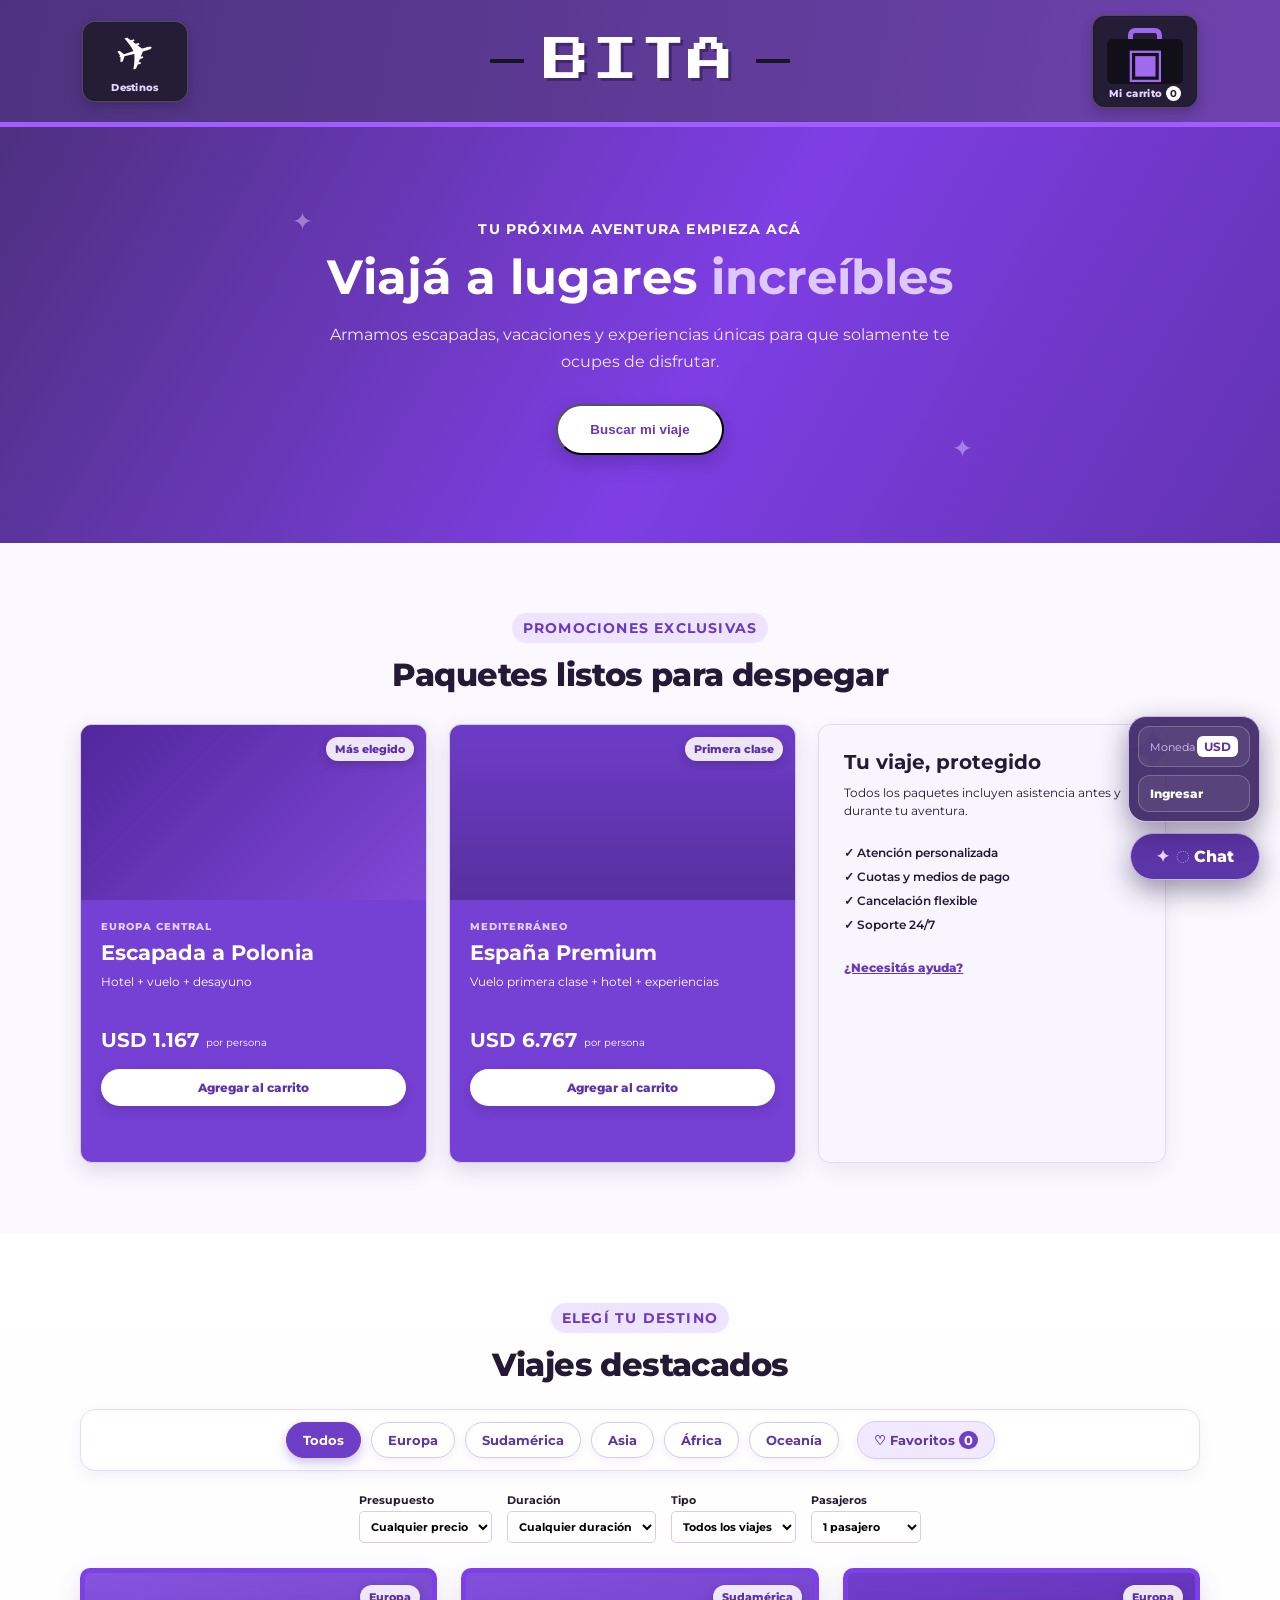
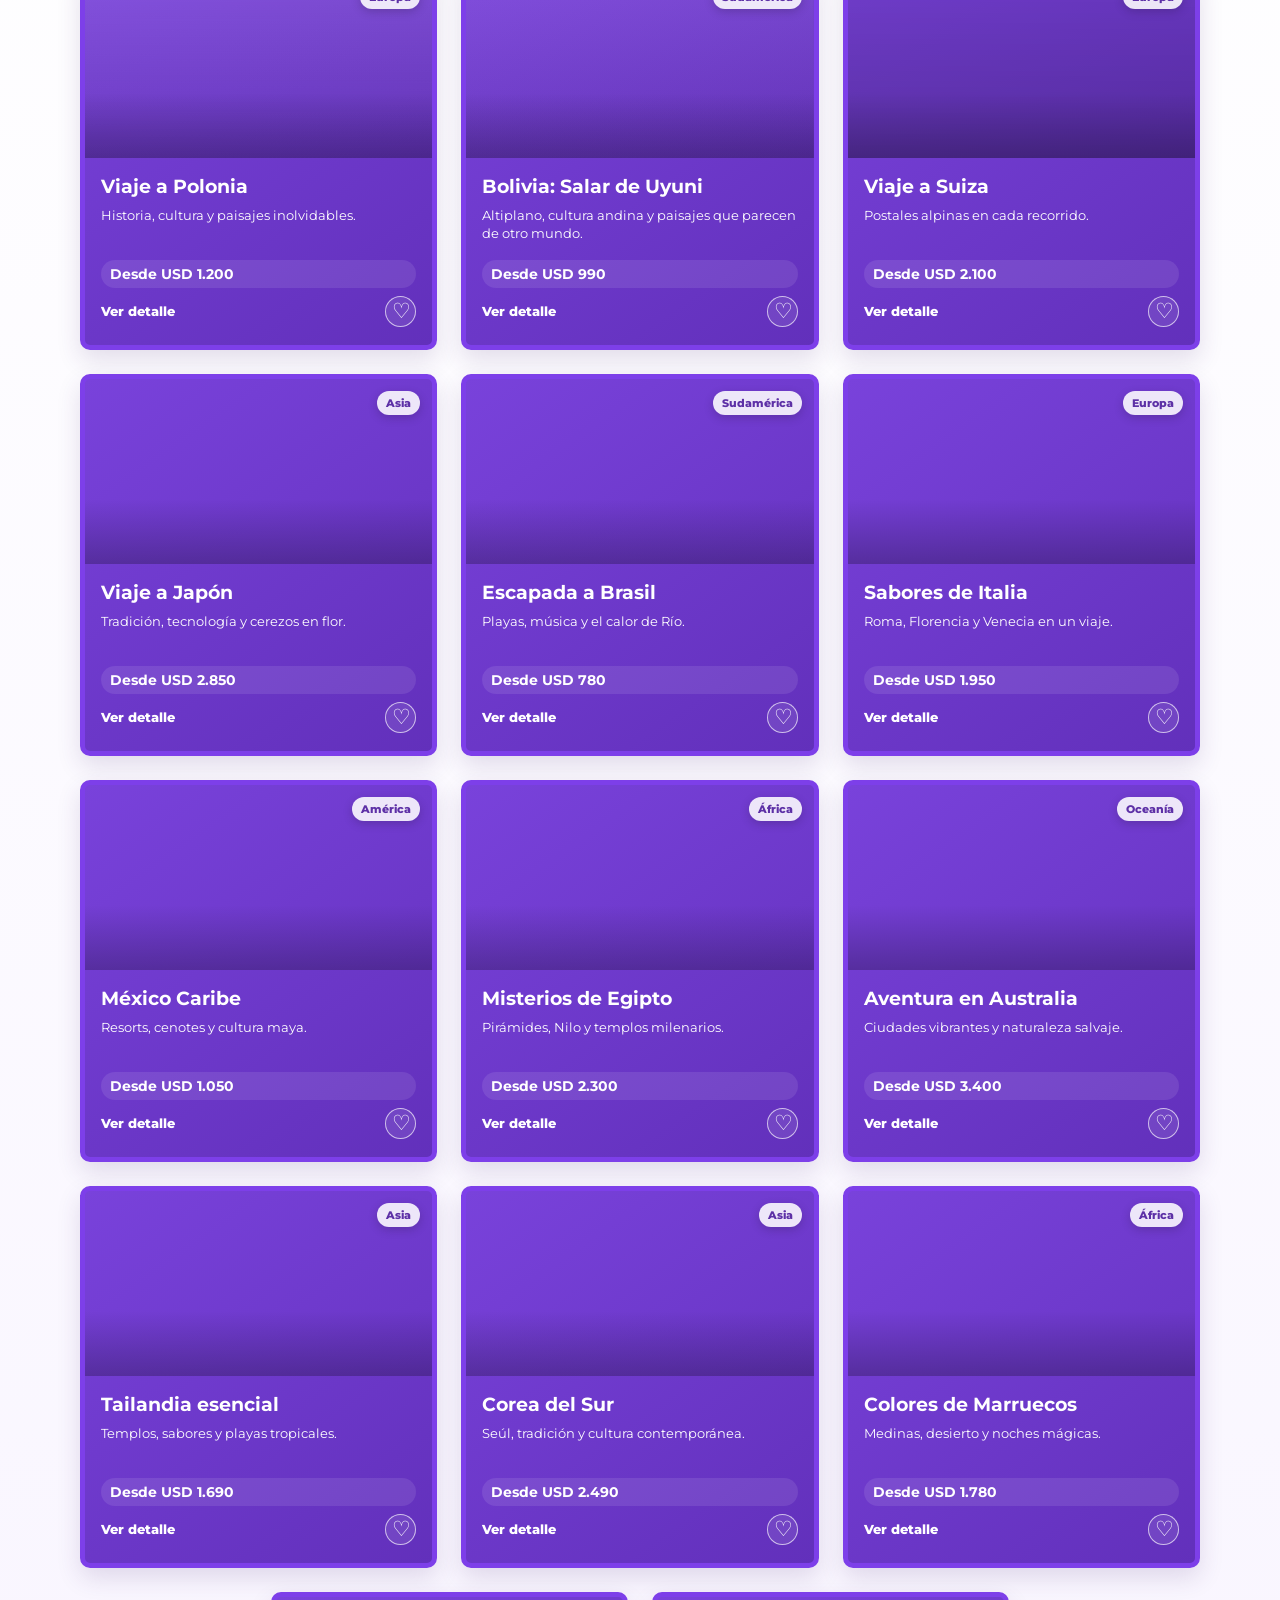
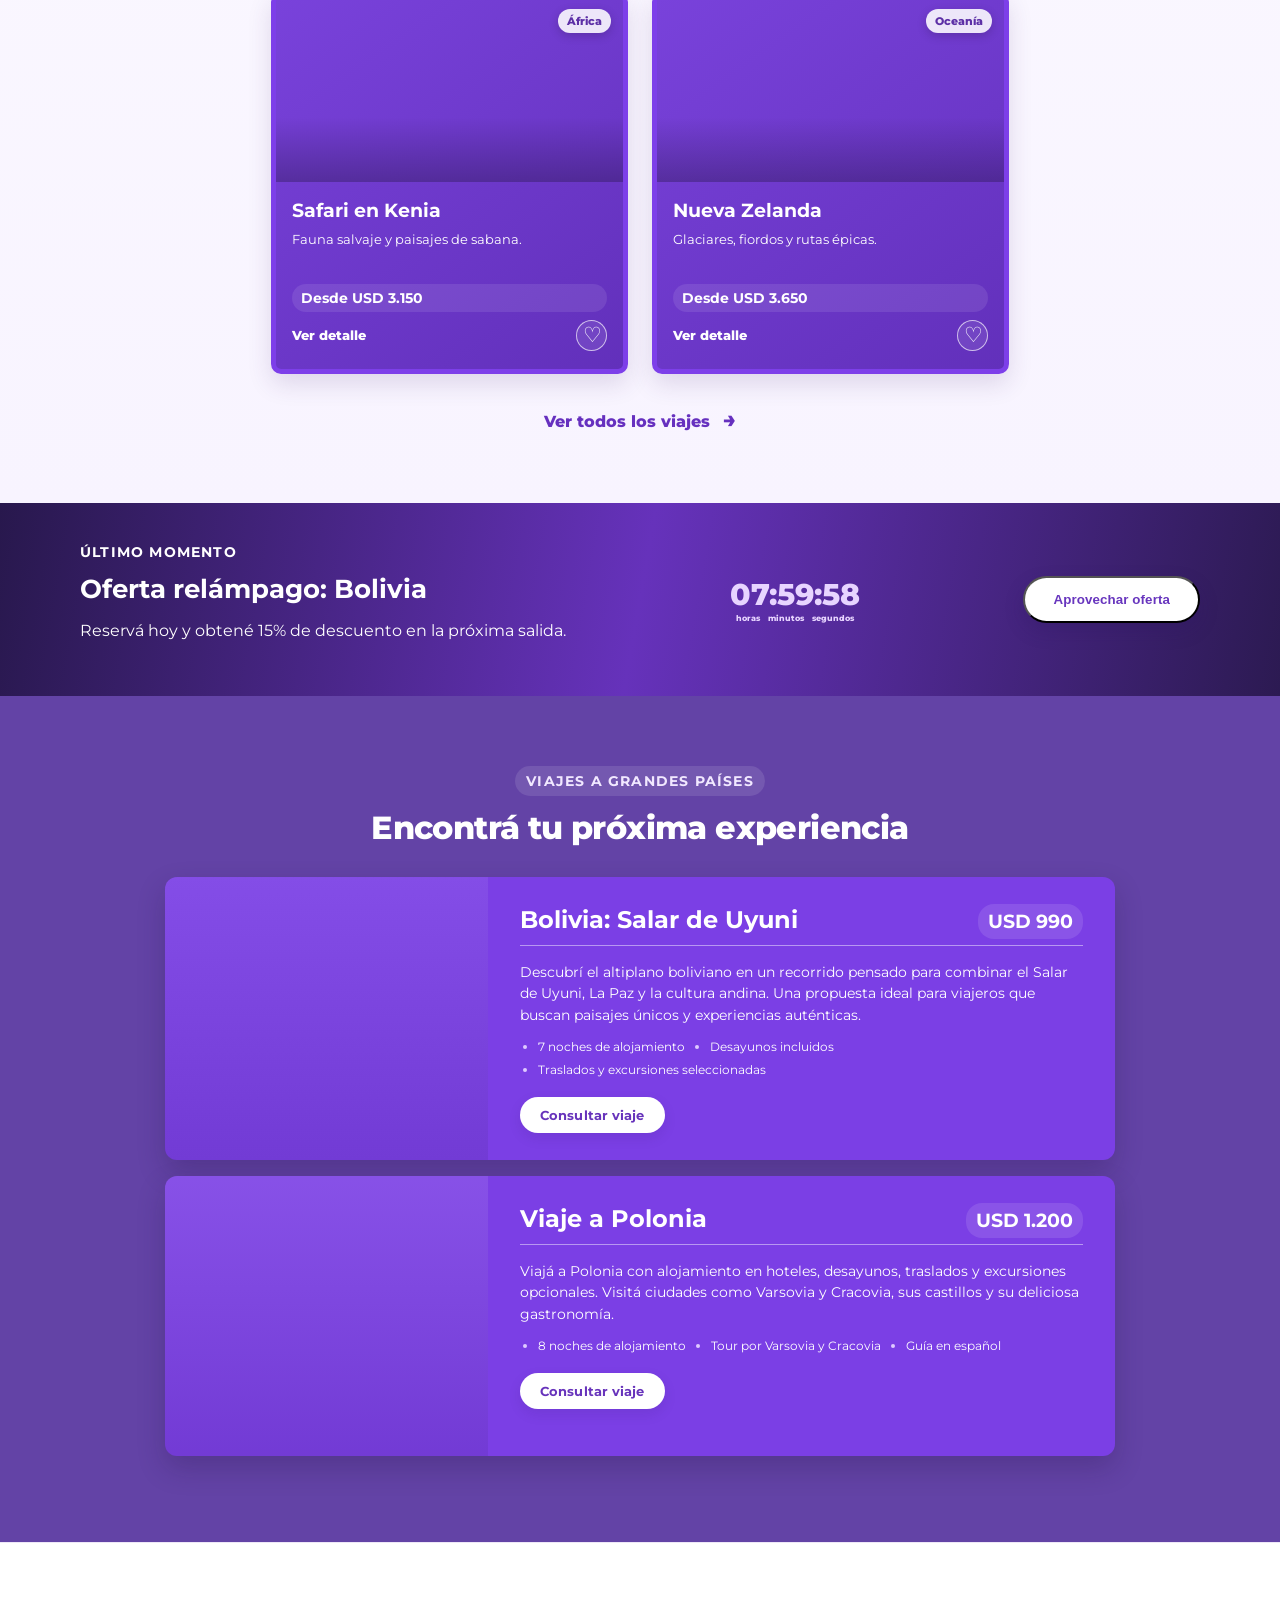
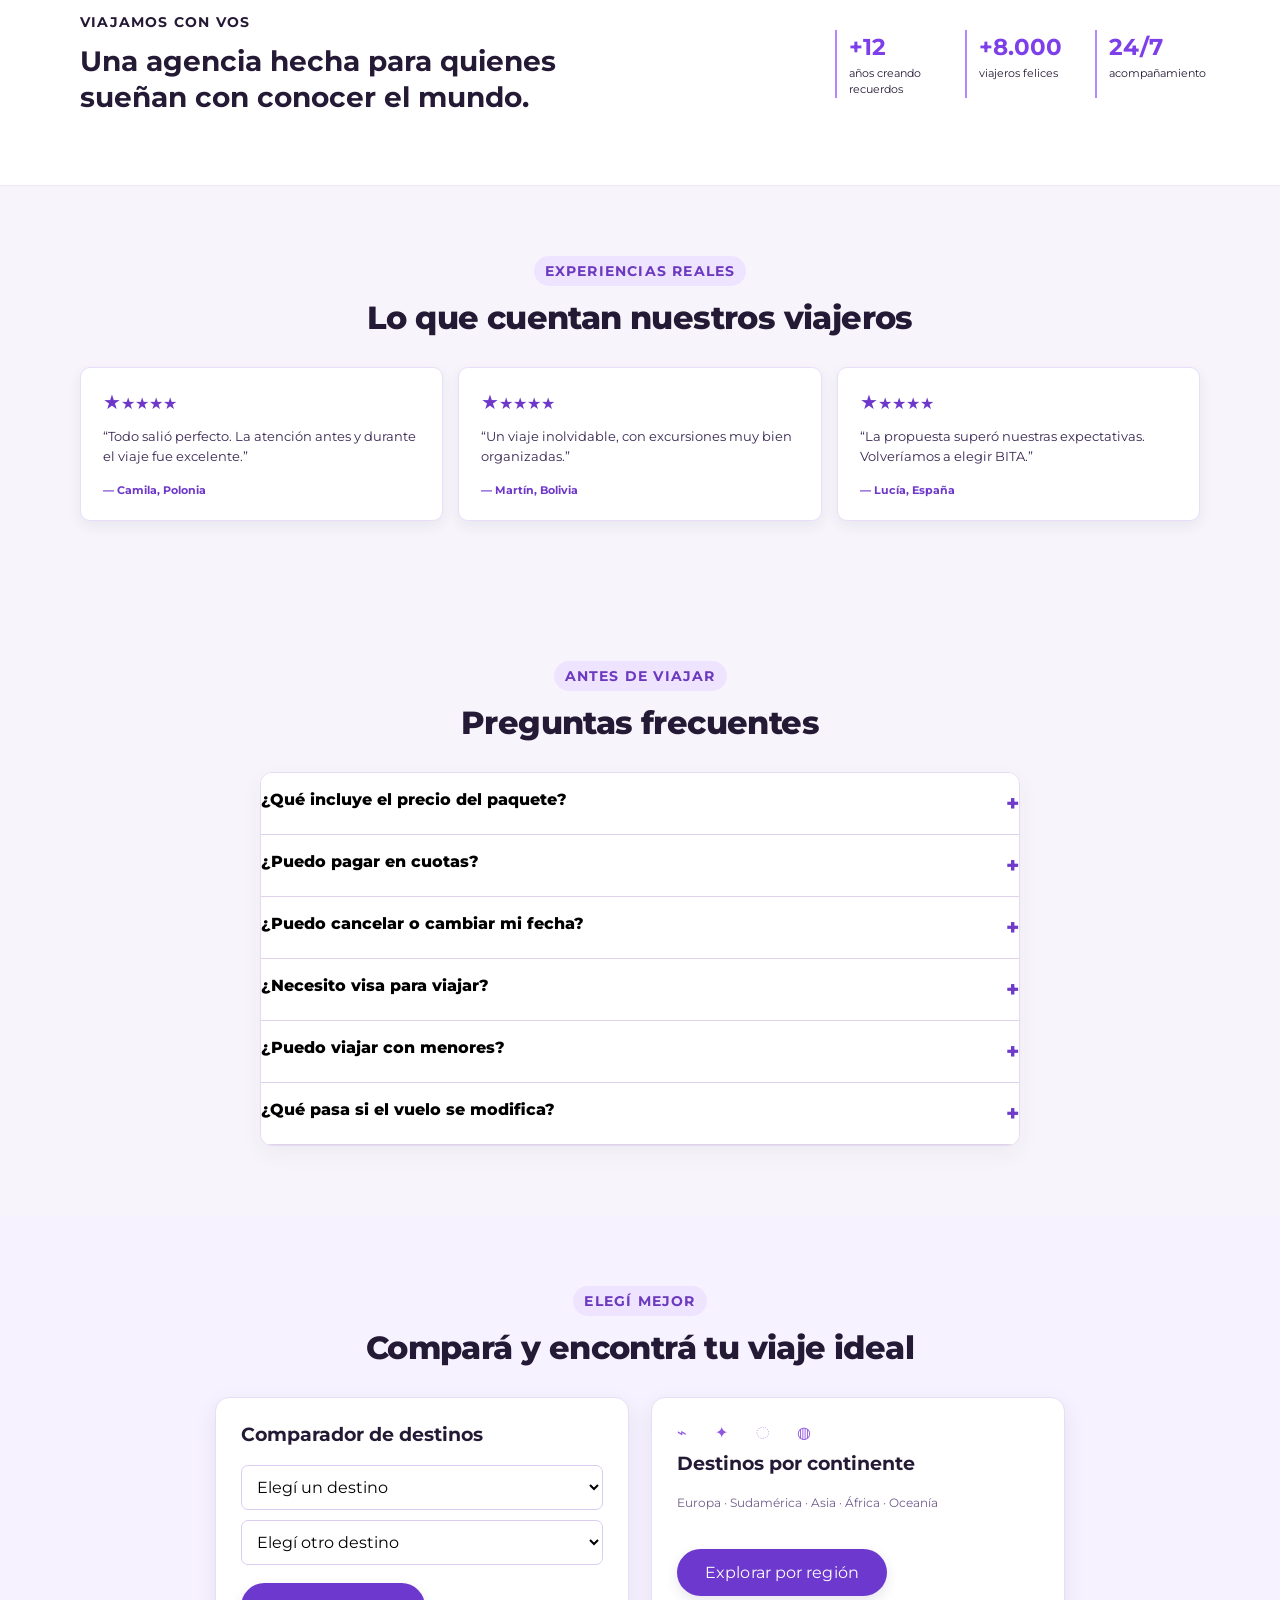
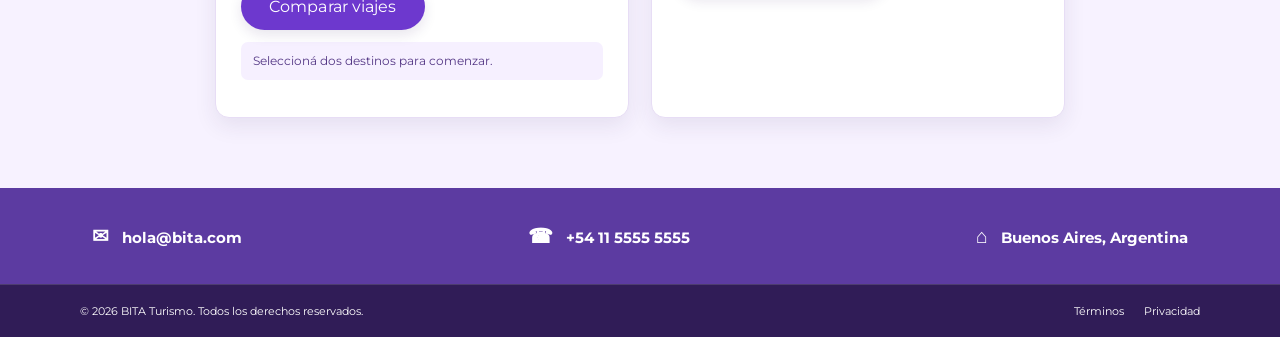
==== commit b0f2070d: "Update index.html se agrego registro, inicio/cierre local, recuperación de contraseña, checkout, sol" ====
--- a/index.html
+++ b/index.html
@@ -28,7 +28,7 @@
       </nav>
       <div class="acciones-cuenta">
         <button type="button" class="selector-moneda" data-accion="cambiar-moneda"><span>Moneda</span><b>USD</b></button>
-        <button type="button" class="boton-cuenta" data-accion="abrir-login"><span class="usuario-icono">◉</span> Ingresar</button>
+        <button type="button" class="boton-cuenta" data-accion="abrir-login" data-cuenta-acceso><span class="usuario-icono" aria-hidden="true">◉</span><span class="texto-cuenta">Ingresar</span></button>
       </div>
     </div>
   </header>
@@ -83,7 +83,7 @@
           </article>
           <article class="tarjeta-destino bolivia" data-region="sudamerica" data-destino="Bolivia" data-precio="USD 990">
             <div class="imagen-destino"><span class="chip">Sudamérica</span></div>
-            <div class="info-destino"><h3>Viaje a Bolivia</h3><p>Naturaleza, altura y aventura pura.</p><span>Desde USD 990</span><div class="acciones-tarjeta"><button type="button" class="detalle" data-accion="detalle">Ver detalle</button><button type="button" class="corazon" aria-label="Agregar Bolivia a favoritos" data-accion="favorito">♡</button></div></div>
+            <div class="info-destino"><h3>Bolivia: Salar de Uyuni</h3><p>Altiplano, cultura andina y paisajes que parecen de otro mundo.</p><span>Desde USD 990</span><div class="acciones-tarjeta"><button type="button" class="detalle" data-accion="detalle">Ver detalle</button><button type="button" class="corazon" aria-label="Agregar Bolivia a favoritos" data-accion="favorito">♡</button></div></div>
           </article>
           <article class="tarjeta-destino suiza" data-region="europa" data-destino="Suiza" data-precio="USD 2.100">
             <div class="imagen-destino"><span class="chip">Europa</span></div>
@@ -114,8 +114,8 @@
           <h2 id="titulo-viajes">Encontrá tu próxima experiencia</h2>
         </div>
         <article class="ficha-viaje ficha-bolivia">
-          <div class="foto-ficha" role="img" aria-label="Playa tropical de Bolivia"></div>
-          <div class="detalle-ficha"><div class="ficha-cabecera"><h3>Viaje a Bolivia</h3><strong>USD 990</strong></div><p>Conocé Bolivia a través de un viaje que incluye hoteles seleccionados, transporte y visitas a destinos turísticos. Explorá el Salar de Uyuni, La Paz y paisajes naturales únicos.</p><ul><li>7 noches de alojamiento</li><li>Desayunos incluidos</li><li>Traslados y excursiones</li></ul><button class="boton boton-claro consultar" type="button" data-destino="Bolivia">Consultar viaje</button></div>
+          <div class="foto-ficha" role="img" aria-label="Salar de Uyuni, Bolivia"></div>
+          <div class="detalle-ficha"><div class="ficha-cabecera"><h3>Bolivia: Salar de Uyuni</h3><strong>USD 990</strong></div><p>Descubrí el altiplano boliviano en un recorrido pensado para combinar el Salar de Uyuni, La Paz y la cultura andina. Una propuesta ideal para viajeros que buscan paisajes únicos y experiencias auténticas.</p><ul><li>7 noches de alojamiento</li><li>Desayunos incluidos</li><li>Traslados y excursiones seleccionadas</li></ul><button class="boton boton-claro consultar" type="button" data-destino="Bolivia">Consultar viaje</button></div>
         </article>
         <article class="ficha-viaje ficha-polonia">
           <div class="foto-ficha" role="img" aria-label="Parque junto a un lago en Polonia"></div>
@@ -149,18 +149,69 @@
     <div class="carrito-resumen"><p><span>Subtotal</span><strong id="subtotal-carrito">USD 0</strong></p><p><span>Impuestos estimados</span><strong id="impuestos-carrito">USD 0</strong></p><div><span>Total estimado</span><strong id="total-carrito">USD 0</strong></div><button type="button" class="boton boton-checkout" data-accion="checkout">Continuar reserva</button><button type="button" class="vaciar-carrito" data-accion="vaciar-carrito">Vaciar carrito</button></div>
   </aside>
 
-  <section class="modal-auth" id="modal-auth" aria-hidden="true" role="dialog" aria-modal="true" aria-labelledby="auth-titulo"><div class="auth-contenido"><button class="cerrar-panel" type="button" data-accion="cerrar-auth" aria-label="Cerrar">×</button><div class="pestanas-auth"><button type="button" class="pestana activa" data-auth="login">Iniciar sesión</button><button type="button" class="pestana" data-auth="registro">Registrarse</button></div><form id="form-login" class="form-auth"><h2 id="auth-titulo">Bienvenido de nuevo</h2><p>Ingresá para ver tus reservas y guardar favoritos.</p><label for="email-login">Correo electrónico</label><input id="email-login" type="email" required placeholder="nombre@email.com"><label for="clave-login">Contraseña</label><input id="clave-login" type="password" required minlength="4" placeholder="••••••••"><button class="boton boton-modal" type="submit">Ingresar a mi cuenta</button><button type="button" class="link-form" data-accion="recuperar-clave">Olvidé mi contraseña</button></form><form id="form-registro" class="form-auth oculto"><h2>Creá tu cuenta BITA</h2><p>Registrate gratis y empezá a planear tu viaje.</p><label for="nombre-registro">Nombre completo</label><input id="nombre-registro" type="text" required placeholder="Tu nombre"><label for="email-registro">Correo electrónico</label><input id="email-registro" type="email" required placeholder="nombre@email.com"><label for="clave-registro">Contraseña</label><input id="clave-registro" type="password" required minlength="4" placeholder="Mínimo 4 caracteres"><label class="checkbox"><input type="checkbox" required> Acepto los términos y condiciones.</label><button class="boton boton-modal" type="submit">Crear mi cuenta</button></form></div></section>
-  <section class="checkout modal-auth" id="checkout" aria-hidden="true"><div class="auth-contenido"><button class="cerrar-panel" type="button" data-accion="cerrar-checkout">×</button><h2>Finalizar reserva</h2><p class="texto-checkout">Completá los datos del pasajero. Esta es una confirmación simulada.</p><form id="form-checkout" class="form-auth"><label>Nombre y apellido<input required placeholder="Como figura en el documento"></label><label>Documento<input required pattern="[0-9]{7,10}" placeholder="DNI o pasaporte"></label><label>Fecha de nacimiento<input required type="date"></label><label>Fecha de salida<input required type="date"></label><label>Pasajeros<select required><option value="">Seleccionar</option><option>1 pasajero</option><option>2 pasajeros</option><option>3 pasajeros</option><option>4 o más pasajeros</option></select></label><label>Habitación<select required><option value="">Seleccionar</option><option>Doble</option><option>Triple</option><option>Individual</option></select></label><label>Medio de pago<select required><option value="">Seleccionar</option><option>Tarjeta de crédito</option><option>Transferencia bancaria</option><option>Mercado Pago</option></select></label><button class="boton boton-modal" type="submit">Confirmar solicitud</button></form></div></section>
+  <section class="modal-auth" id="modal-auth" aria-hidden="true" role="dialog" aria-modal="true" aria-labelledby="auth-titulo">
+    <div class="auth-contenido">
+      <button class="cerrar-panel" type="button" data-accion="cerrar-auth" aria-label="Cerrar acceso a mi cuenta">×</button>
+      <div class="auth-presentacion" aria-hidden="true"><span>✈</span><p>MI CUENTA BITA</p><strong>Tu viaje, siempre a mano.</strong><small>Guardá favoritos, gestioná tus consultas y seguí cada paso de tu próxima aventura.</small></div>
+      <div class="auth-formulario">
+        <div class="pestanas-auth" role="tablist" aria-label="Acceso a mi cuenta">
+          <button type="button" class="pestana activa" data-auth="login" role="tab" aria-selected="true" aria-controls="form-login">Iniciar sesión</button>
+          <button type="button" class="pestana" data-auth="registro" role="tab" aria-selected="false" aria-controls="form-registro">Crear cuenta</button>
+        </div>
+        <form id="form-login" class="form-auth" novalidate>
+          <p class="etiqueta">Hola de nuevo</p><h2 id="auth-titulo">Ingresá a tu cuenta</h2><p>Consultá tus reservas, favoritos y solicitudes desde un solo lugar.</p>
+          <label for="email-login">Correo electrónico</label><input id="email-login" name="email" type="email" autocomplete="email" required placeholder="nombre@email.com">
+          <label for="clave-login">Contraseña</label><div class="campo-clave"><input id="clave-login" name="password" type="password" autocomplete="current-password" required minlength="8" placeholder="Ingresá tu contraseña"><button type="button" class="ver-clave" data-clave="clave-login" aria-label="Mostrar contraseña">Mostrar</button></div>
+          <div class="opciones-auth"><label class="checkbox"><input id="recordar-sesion" type="checkbox"> Recordarme en este dispositivo</label><button type="button" class="link-form" data-accion="recuperar-clave">¿Olvidaste tu contraseña?</button></div>
+          <p class="mensaje-auth" id="mensaje-login" role="status" aria-live="polite"></p><button class="boton boton-modal" type="submit">Ingresar de forma segura</button>
+          <p class="cambio-auth">¿Todavía no tenés cuenta? <button type="button" class="link-form" data-accion="ir-registro">Creala sin costo</button></p>
+        </form>
+        <form id="form-registro" class="form-auth oculto" novalidate>
+          <p class="etiqueta">Viajá con beneficios</p><h2>Creá tu cuenta BITA</h2><p>Guardá tus destinos, recibí propuestas personalizadas y gestioná tus reservas.</p>
+          <label for="nombre-registro">Nombre y apellido</label><input id="nombre-registro" name="nombre" type="text" autocomplete="name" required minlength="3" placeholder="Como figura en tu documento">
+          <label for="email-registro">Correo electrónico</label><input id="email-registro" name="email" type="email" autocomplete="email" required placeholder="nombre@email.com">
+          <label for="telefono-registro">WhatsApp <span class="opcional">(opcional)</span></label><input id="telefono-registro" name="telefono" type="tel" autocomplete="tel" inputmode="tel" placeholder="+54 9 11 1234 5678">
+          <label for="clave-registro">Contraseña</label><div class="campo-clave"><input id="clave-registro" name="password" type="password" autocomplete="new-password" required minlength="8" aria-describedby="ayuda-clave" placeholder="Mínimo 8 caracteres"><button type="button" class="ver-clave" data-clave="clave-registro" aria-label="Mostrar contraseña">Mostrar</button></div><small id="ayuda-clave" class="ayuda-campo">Usá al menos 8 caracteres, una mayúscula y un número.</small>
+          <label for="confirmar-clave">Confirmá tu contraseña</label><div class="campo-clave"><input id="confirmar-clave" name="confirmar-password" type="password" autocomplete="new-password" required placeholder="Repetí tu contraseña"><button type="button" class="ver-clave" data-clave="confirmar-clave" aria-label="Mostrar contraseña">Mostrar</button></div>
+          <label class="checkbox checkbox-legal"><input id="acepta-terminos" type="checkbox" required> Acepto los <a href="#inicio">Términos y condiciones</a> y la <a href="#inicio">Política de privacidad</a>.</label>
+          <label class="checkbox"><input id="recibir-novedades" type="checkbox"> Quiero recibir ofertas y novedades de BITA.</label>
+          <p class="mensaje-auth" id="mensaje-registro" role="status" aria-live="polite"></p><button class="boton boton-modal" type="submit">Crear mi cuenta</button>
+          <p class="cambio-auth">¿Ya tenés cuenta? <button type="button" class="link-form" data-accion="ir-login">Iniciá sesión</button></p>
+        </form>
+        <form id="form-recuperar" class="form-auth oculto" novalidate>
+          <p class="etiqueta">Recuperá el acceso</p><h2>Restablecé tu contraseña</h2><p>Ingresá el correo asociado a tu cuenta. Cuando conectemos el correo de BITA, vas a recibir allí las instrucciones para crear una nueva clave.</p>
+          <label for="email-recuperar">Correo electrónico</label><input id="email-recuperar" name="email" type="email" autocomplete="email" required placeholder="nombre@email.com">
+          <p class="mensaje-auth" id="mensaje-recuperar" role="status" aria-live="polite"></p><button class="boton boton-modal" type="submit">Enviar instrucciones</button>
+          <p class="cambio-auth"><button type="button" class="link-form" data-accion="ir-login">← Volver a iniciar sesión</button></p>
+        </form>
+        <p class="seguridad-auth"><span aria-hidden="true">⌑</span> Tus datos se usan solo para gestionar tu experiencia de viaje.</p>
+      </div>
+    </div>
+  </section>
+  <section class="checkout modal-auth" id="checkout" aria-hidden="true" role="dialog" aria-modal="true" aria-labelledby="titulo-checkout">
+    <div class="auth-contenido checkout-contenido">
+      <button class="cerrar-panel" type="button" data-accion="cerrar-checkout" aria-label="Cerrar reserva">×</button>
+      <div class="checkout-cabecera"><p class="etiqueta">Solicitud de reserva</p><h2 id="titulo-checkout">Estás a un paso de viajar</h2><p>Dejanos tus datos y un asesor BITA confirmará disponibilidad, precio final y formas de pago.</p></div>
+      <ol class="pasos-checkout" aria-label="Etapas de la reserva"><li class="activo"><span>1</span> Tu viaje</li><li class="activo"><span>2</span> Tus datos</li><li><span>3</span> Confirmación</li></ol>
+      <div class="resumen-checkout" id="resumen-checkout" aria-live="polite"></div>
+      <form id="form-checkout" class="form-auth" novalidate>
+        <fieldset><legend>Datos de contacto</legend><div class="campos-dobles"><label for="nombre-checkout">Nombre y apellido<input id="nombre-checkout" name="nombre" required autocomplete="name" placeholder="Como figura en tu documento"></label><label for="email-checkout">Correo electrónico<input id="email-checkout" name="email" required type="email" autocomplete="email" placeholder="nombre@email.com"></label></div><label for="telefono-checkout">WhatsApp de contacto<input id="telefono-checkout" name="telefono" required type="tel" autocomplete="tel" inputmode="tel" placeholder="+54 9 11 1234 5678"></label></fieldset>
+        <fieldset><legend>Datos del viaje</legend><div class="campos-dobles"><label for="salida-checkout">Fecha estimada de salida<input id="salida-checkout" name="salida" required type="date"></label><label for="pasajeros-checkout">Pasajeros<select id="pasajeros-checkout" name="pasajeros" required><option value="">Seleccionar</option><option value="1">1 pasajero</option><option value="2">2 pasajeros</option><option value="3">3 pasajeros</option><option value="4+">4 o más pasajeros</option></select></label></div><label for="habitacion-checkout">Tipo de habitación<select id="habitacion-checkout" name="habitacion" required><option value="">Seleccionar</option><option>Doble</option><option>Triple</option><option>Individual</option></select></label><label for="comentarios-checkout">¿Hay algo que debamos saber? <span class="opcional">(opcional)</span><textarea id="comentarios-checkout" name="comentarios" rows="3" placeholder="Preferencias, necesidades de movilidad, celebraciones o consultas."></textarea></label></fieldset>
+        <label class="checkbox checkbox-legal"><input id="acepta-reserva" type="checkbox" required> Entiendo que esta solicitud no confirma la reserva ni realiza un cobro. Un asesor BITA me contactará para confirmar los detalles.</label>
+        <p class="mensaje-checkout" id="mensaje-checkout" role="status" aria-live="polite"></p><button class="boton boton-modal" type="submit">Enviar solicitud de reserva</button><p class="checkout-ayuda">¿Necesitás ayuda? Escribinos por <a href="mailto:hola@bita.com">correo</a> o llamanos al <a href="tel:+541155555555">+54 11 5555 5555</a>.</p>
+      </form>
+    </div>
+  </section>
   <section class="modal-auth" id="confirmacion" aria-hidden="true"><div class="auth-contenido confirmacion"><div class="check-confirmacion">✓</div><p class="etiqueta">Solicitud enviada</p><h2>¡Tu viaje está en marcha!</h2><p id="texto-confirmacion"></p><button class="boton boton-modal" type="button" data-accion="cerrar-confirmacion">Entendido</button></div></section>
   <aside class="panel-cuenta" id="panel-cuenta"><button class="cerrar-panel" type="button" data-accion="cerrar-cuenta">×</button><p class="etiqueta">Mi cuenta</p><h2 id="nombre-cuenta">Viajero BITA</h2><div class="tabs-cuenta"><button data-tab="reservas">Reservas</button><button data-tab="guardados">Guardados</button><button data-tab="perfil">Perfil</button></div><div id="contenido-cuenta"></div></aside>
   <button class="chat-boton" data-accion="abrir-chat">◌ Chat</button><section class="chat" id="chat"><div class="chat-top">Asistencia BITA <button data-accion="cerrar-chat">×</button></div><div class="chat-mensajes" id="chat-mensajes"><p>Hola, ¿en qué podemos ayudarte?</p></div><form id="form-chat"><input required placeholder="Escribí tu consulta..."><button>Enviar</button></form></section>
-  <nav class="nav-movil" aria-label="Navegación rápida"><a href="#inicio">⌂<span>Inicio</span></a><button data-accion="mostrar-buscador">⌕<span>Buscar</span></button><button data-accion="abrir-carrito">▣<span>Carrito</span></button><button data-accion="abrir-login">◉<span>Cuenta</span></button></nav>
+  <nav class="nav-movil" aria-label="Navegación rápida"><a href="#inicio">⌂<span>Inicio</span></a><button data-accion="mostrar-buscador">⌕<span>Buscar</span></button><button data-accion="abrir-carrito">▣<span>Carrito</span></button><button data-accion="abrir-login" data-cuenta-acceso>◉<span class="texto-cuenta">Cuenta</span></button></nav>
 
   <div class="aviso" id="aviso" role="status" aria-live="polite"></div>
 
   <footer id="contacto">
     <div class="contenedor pie-superior"><a href="mailto:hola@bita.com">✉ <span>hola@bita.com</span></a><a href="tel:+541155555555">☎ <span>+54 11 5555 5555</span></a><a href="#inicio">⌂ <span>Buenos Aires, Argentina</span></a></div>
-    <div class="pie-inferior"><div class="contenedor"><p>© 2026 BITA Turismo. Todos los derechos reservados.</p><div><a href="#inicio">Términos</a><a href="#inicio">Privacidad</a></div></div></div>
+    <div class="pie-inferior"><div class="contenedor"><p>© 2026 BITA Turismo. Todos los derechos reservados.</p><div><a href="terminos.html">Términos</a><a href="privacidad.html">Privacidad</a></div></div></div>
   </footer>
 </body>
 </html>
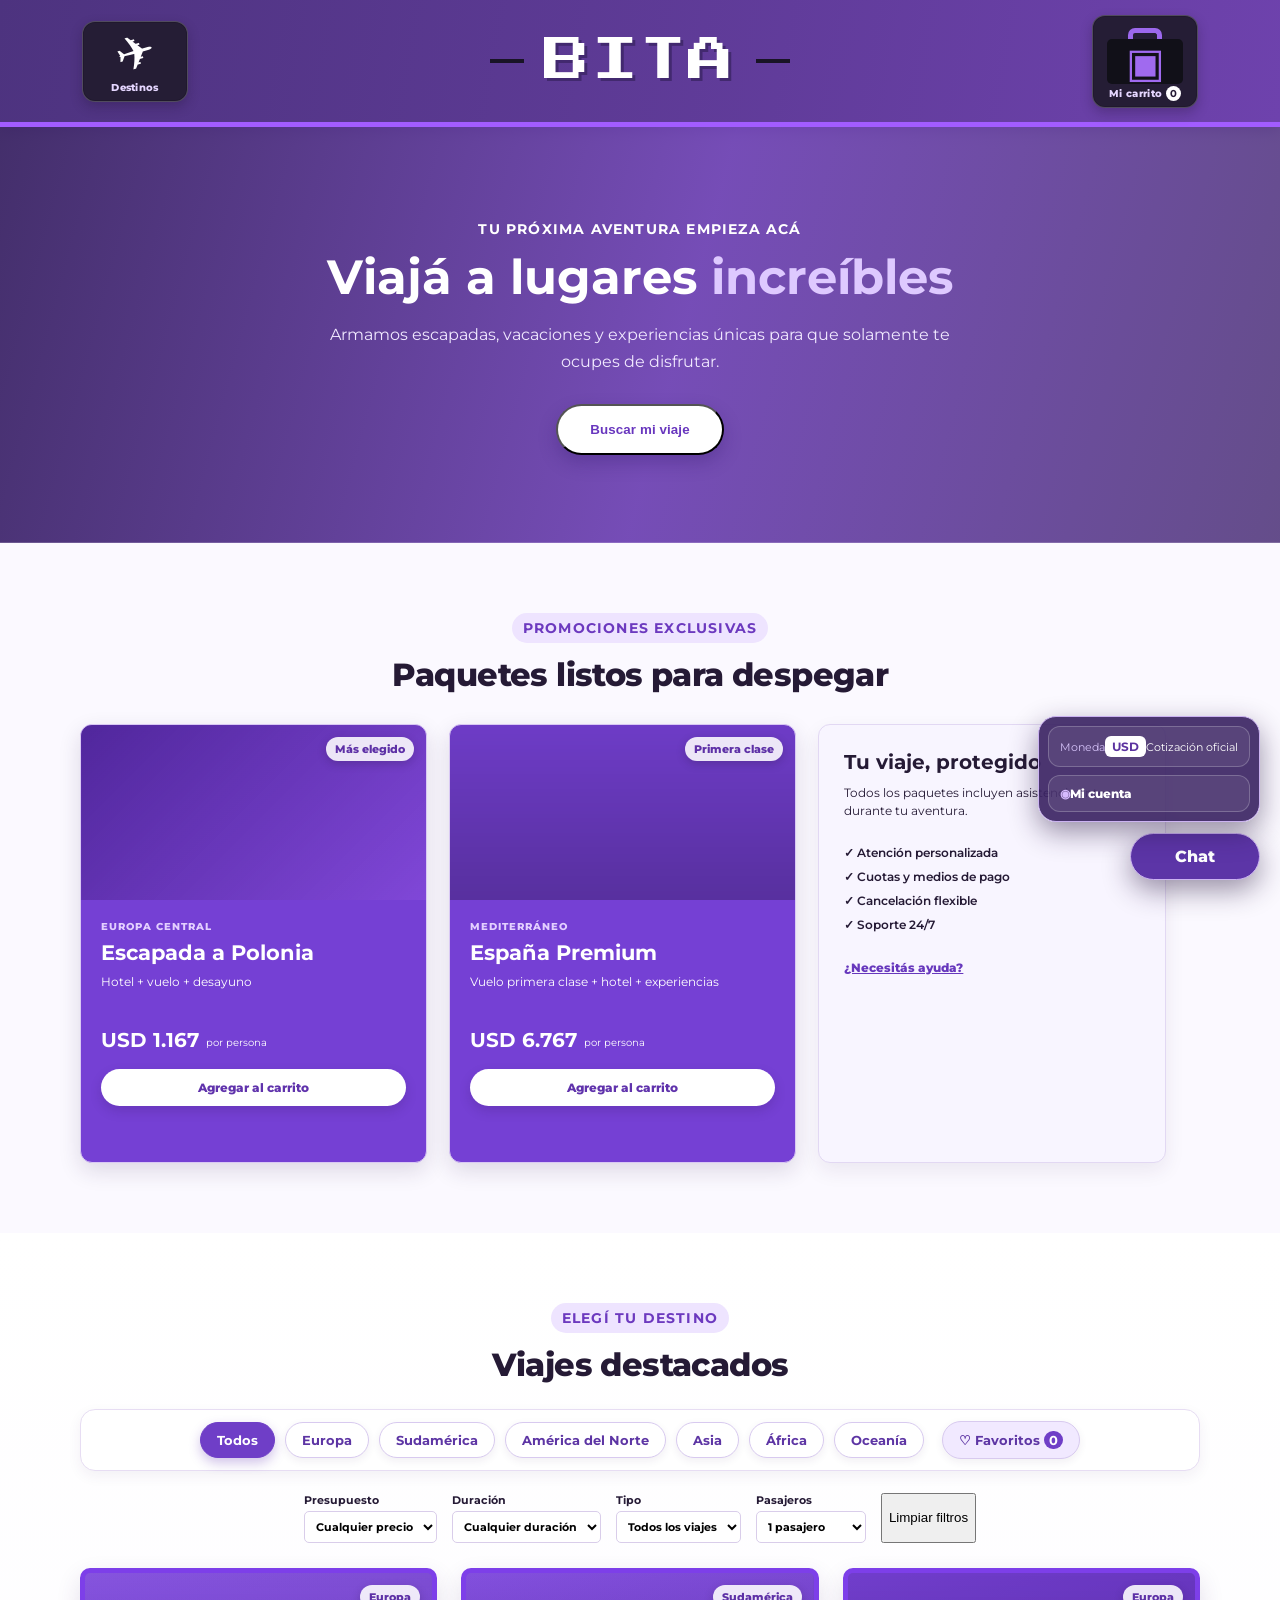
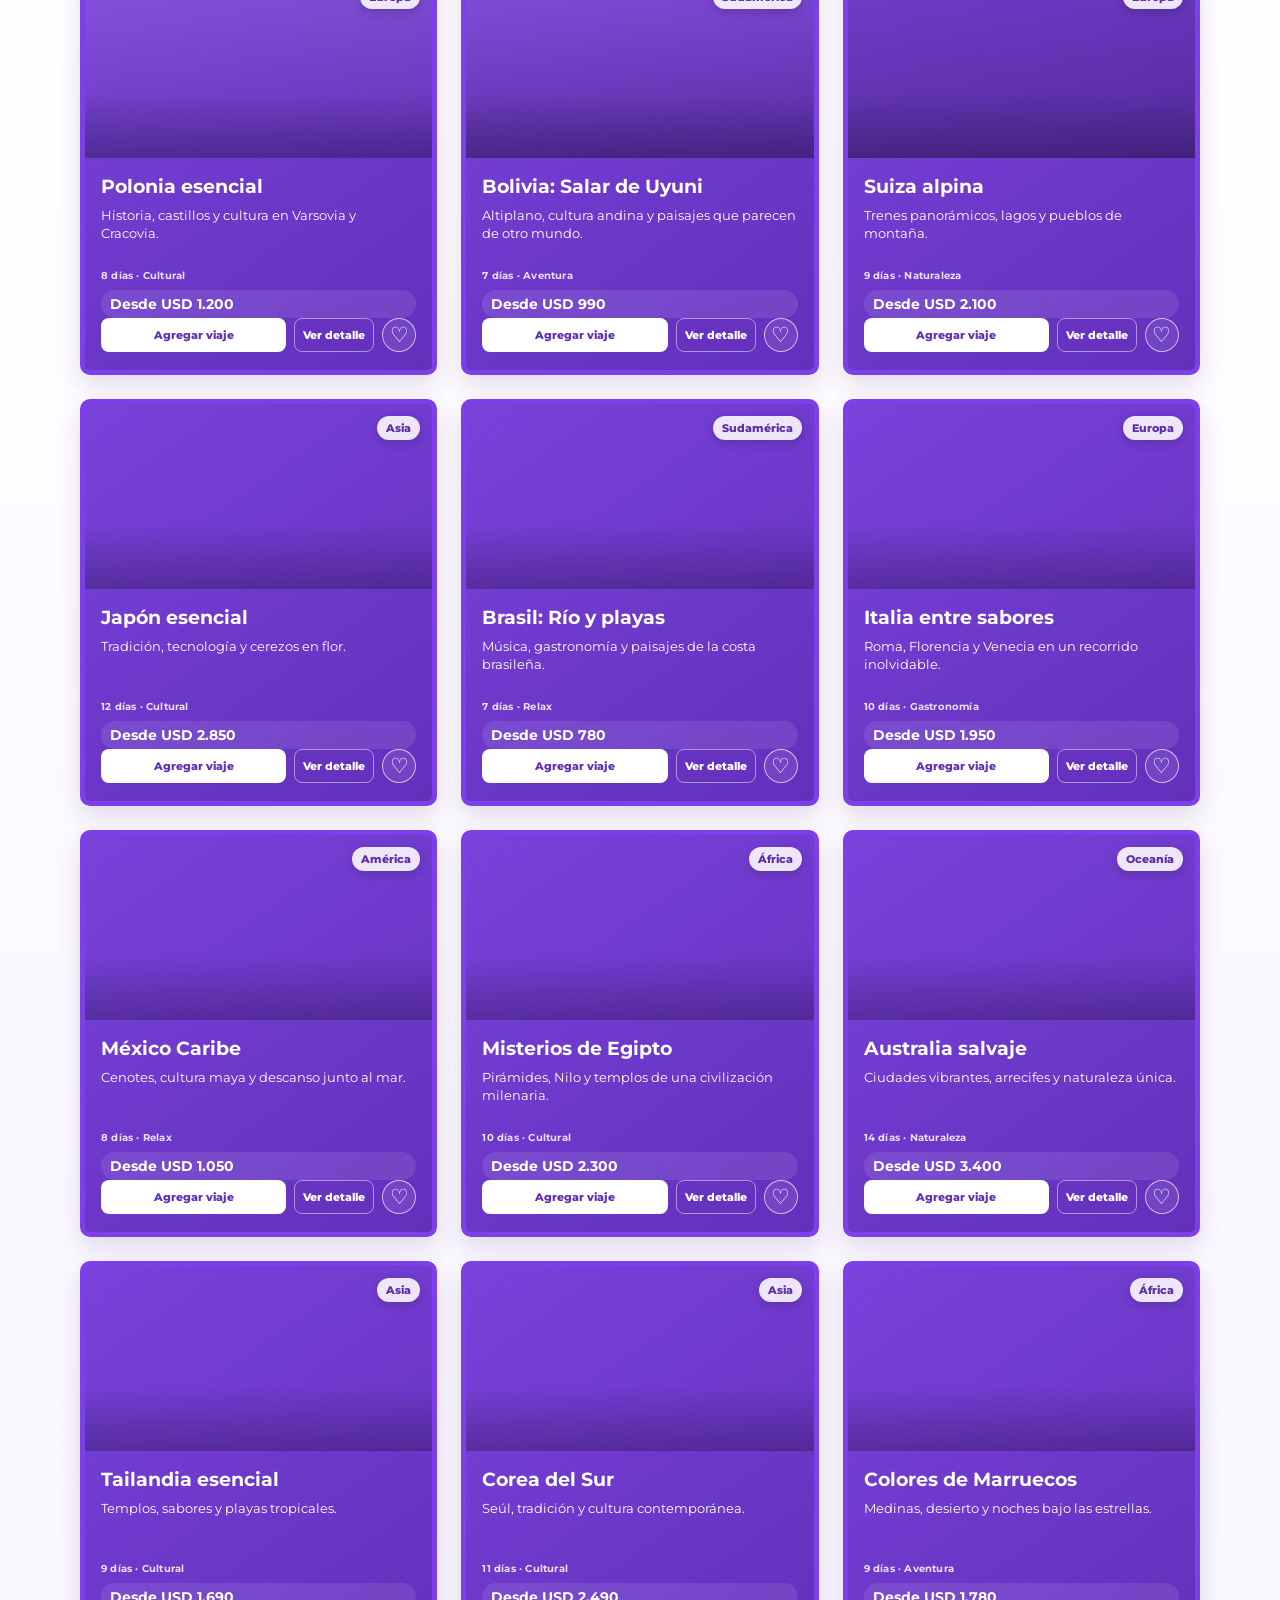
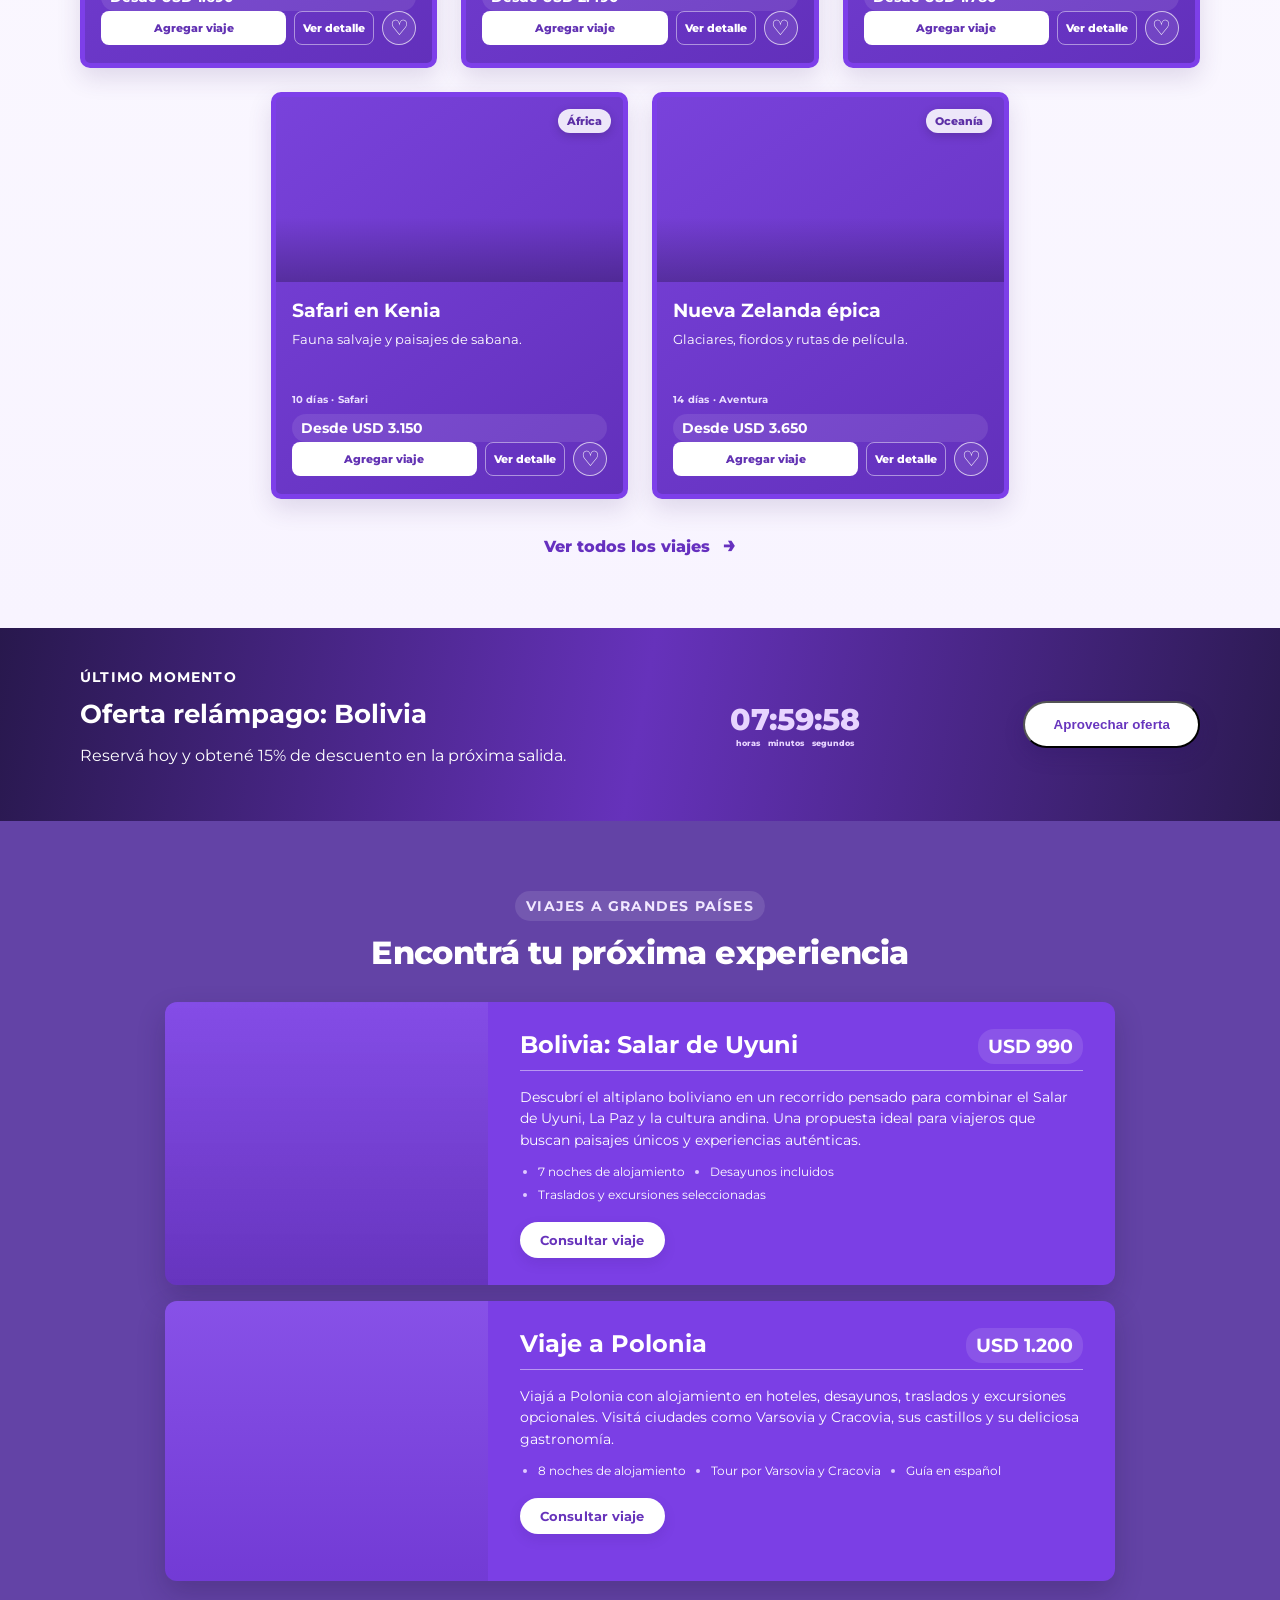
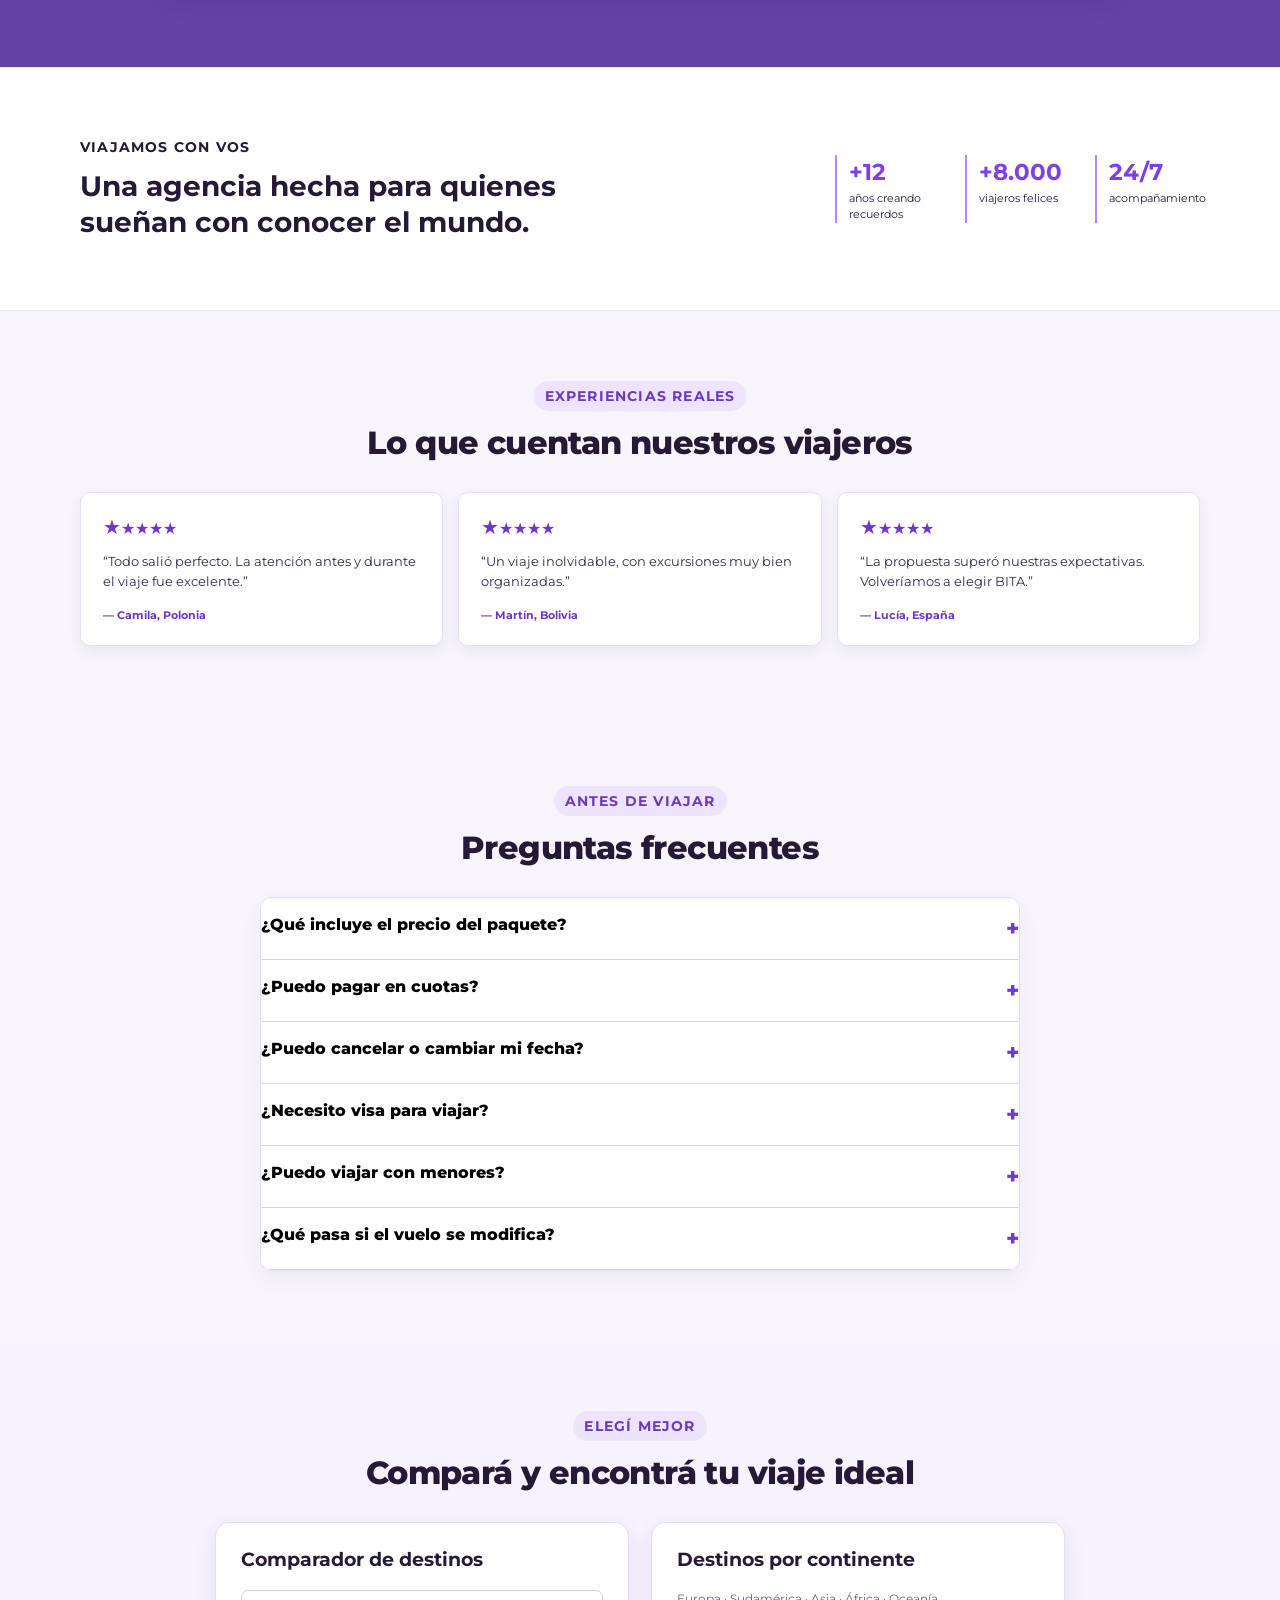
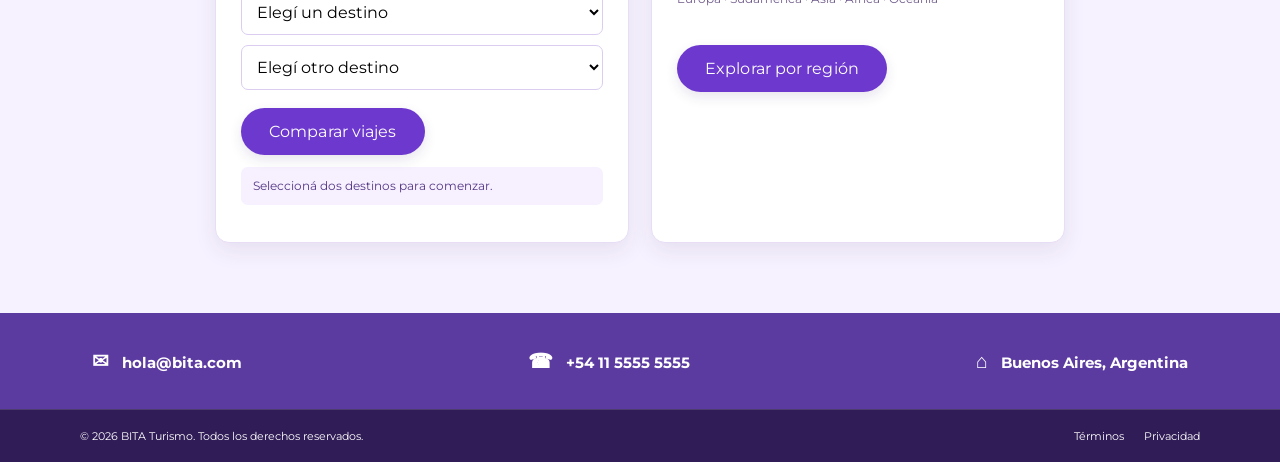
==== commit 79788893: "Update index.html" ====
--- a/index.html
+++ b/index.html
@@ -27,7 +27,7 @@
         <a href="#nosotros">Nosotros</a>
       </nav>
       <div class="acciones-cuenta">
-        <button type="button" class="selector-moneda" data-accion="cambiar-moneda"><span>Moneda</span><b>USD</b></button>
+        <button type="button" class="selector-moneda" data-accion="cambiar-moneda" aria-label="Cambiar precios entre dólares y pesos argentinos"><span>Moneda</span><b>USD</b><small id="estado-cotizacion">Cotización oficial</small></button>
         <button type="button" class="boton-cuenta" data-accion="abrir-login" data-cuenta-acceso><span class="usuario-icono" aria-hidden="true">◉</span><span class="texto-cuenta">Ingresar</span></button>
       </div>
     </div>
@@ -70,12 +70,13 @@
           <button class="filtro activo" type="button" data-filtro="todos">Todos</button>
           <button class="filtro" type="button" data-filtro="europa">Europa</button>
           <button class="filtro" type="button" data-filtro="sudamerica">Sudamérica</button>
+          <button class="filtro" type="button" data-filtro="norteamerica">América del Norte</button>
           <button class="filtro" type="button" data-filtro="asia">Asia</button>
           <button class="filtro" type="button" data-filtro="africa">África</button>
           <button class="filtro" type="button" data-filtro="oceania">Oceanía</button>
           <button class="boton-favoritos" type="button" data-accion="ver-favoritos">♡ Favoritos <span id="contador-favoritos">0</span></button>
         </div>
-        <div class="filtros-avanzados"><label>Presupuesto <select id="filtro-precio"><option value="todos">Cualquier precio</option><option value="1200">Hasta USD 1.200</option><option value="2000">Hasta USD 2.000</option></select></label><label>Duración <select id="filtro-duracion"><option value="todos">Cualquier duración</option><option value="corta">Hasta 7 días</option><option value="larga">Más de 7 días</option></select></label><label>Tipo <select id="filtro-tipo"><option value="todos">Todos los viajes</option><option>Aventura</option><option>Cultural</option><option>Relax</option></select></label><label>Pasajeros <select id="pasajeros"><option>1 pasajero</option><option>2 pasajeros</option><option>3 pasajeros</option><option>4+ pasajeros</option></select></label></div>
+       <div class="filtros-avanzados" aria-label="Filtros para viajes destacados"><label for="filtro-precio">Presupuesto <select id="filtro-precio"><option value="todos">Cualquier precio</option><option value="1200">Hasta USD 1.200</option><option value="2000">Hasta USD 2.000</option><option value="3000">Hasta USD 3.000</option></select></label><label for="filtro-duracion">Duración <select id="filtro-duracion"><option value="todos">Cualquier duración</option><option value="corta">Hasta 7 días</option><option value="media">8 a 10 días</option><option value="larga">Más de 10 días</option></select></label><label for="filtro-tipo">Tipo <select id="filtro-tipo"><option value="todos">Todos los viajes</option><option value="Aventura">Aventura</option><option value="Cultural">Cultural</option><option value="Relax">Relax</option><option value="Naturaleza">Naturaleza</option><option value="Gastronomía">Gastronomía</option><option value="Safari">Safari</option></select></label><label for="pasajeros">Pasajeros <select id="pasajeros"><option value="1">1 pasajero</option><option value="2">2 pasajeros</option><option value="3">3 pasajeros</option><option value="4+">4+ pasajeros</option></select></label><button type="button" class="limpiar-filtros" data-accion="limpiar-filtros">Limpiar filtros</button></div><p id="estado-filtros" class="estado-filtros" aria-live="polite"></p>
         <div class="tarjetas-destinos">
           <article class="tarjeta-destino polonia" data-region="europa" data-destino="Polonia" data-precio="USD 1.200">
             <div class="imagen-destino"><span class="chip">Europa</span></div>
@@ -131,17 +132,23 @@
     <section class="faq seccion"><div class="contenedor"><div class="titulo-seccion"><p>Antes de viajar</p><h2>Preguntas frecuentes</h2></div><div class="preguntas"><button class="pregunta">¿Qué incluye el precio del paquete?<span>+</span></button><p>Incluye los servicios detallados en cada paquete. Los impuestos estimados se muestran en el carrito.</p><button class="pregunta">¿Puedo pagar en cuotas?<span>+</span></button><p>Sí, tenemos alternativas de pago y cuotas para que puedas viajar sin preocuparte.</p><button class="pregunta">¿Puedo cancelar o cambiar mi fecha?<span>+</span></button><p>Depende de la tarifa elegida y de los servicios contratados. Te explicamos las condiciones antes de confirmar.</p><button class="pregunta">¿Necesito visa para viajar?<span>+</span></button><p>Los requisitos dependen de tu nacionalidad y del destino. Nuestro equipo te orienta antes de emitir la reserva.</p><button class="pregunta">¿Puedo viajar con menores?<span>+</span></button><p>Sí. Indicá la edad de cada pasajero al cotizar para recibir las alternativas adecuadas.</p><button class="pregunta">¿Qué pasa si el vuelo se modifica?<span>+</span></button><p>Te acompañamos con las reprogramaciones y buscamos la mejor solución junto con la aerolínea.</p></div></div></section>
     <section class="explorar seccion"><div class="contenedor"><div class="titulo-seccion"><p>Elegí mejor</p><h2>Compará y encontrá tu viaje ideal</h2></div><div class="herramientas-viaje"><div class="comparador"><h3>Comparador de destinos</h3><select id="comparar-a"><option value="">Elegí un destino</option><option>Japón</option><option>Italia</option><option>Marruecos</option><option>Australia</option></select><select id="comparar-b"><option value="">Elegí otro destino</option><option>Corea del Sur</option><option>México</option><option>Kenia</option><option>Nueva Zelanda</option></select><button class="boton boton-modal" data-accion="comparar">Comparar viajes</button><p id="resultado-comparador">Seleccioná dos destinos para comenzar.</p></div><div class="mapa"><h3>Destinos por continente</h3><p>Europa · Sudamérica · Asia · África · Oceanía</p><button class="boton boton-modal" data-accion="ver-mapa">Explorar por región</button></div></div></div></section>
   </main>
-
-  <section class="buscador-panel" id="buscador" aria-hidden="true">
-    <div class="buscador-contenido">
+  
+  <section class="buscador-panel" id="buscador" aria-hidden="true" role="dialog" aria-modal="true" aria-labelledby="titulo-buscador">
+    <div class="buscador-contenido buscador-mejorado">
       <button class="cerrar-panel" type="button" data-accion="cerrar-buscador" aria-label="Cerrar buscador">×</button>
-      <p class="etiqueta">Encontrá tu destino</p><h2>¿A dónde querés viajar?</h2>
-      <form id="form-busqueda"><label for="destino">Destino</label><input id="destino" name="destino" type="search" placeholder="Escribí el destino que soñás conocer" required><label for="mes">Mes de salida</label><select id="mes" name="mes"><option value="">Elegí cuándo querés viajar</option><option>Enero a marzo</option><option>Abril a junio</option><option>Julio a septiembre</option><option>Octubre a diciembre</option></select><button class="boton boton-principal" type="submit">Buscar opciones</button></form>
-      <p id="resultado-busqueda" class="resultado" aria-live="polite"></p>
+      <p class="etiqueta">Buscador de viajes</p><h2 id="titulo-buscador">Encontrá tu próxima escapada</h2><p class="intro-buscador">Elegí un destino o contanos qué tipo de experiencia querés vivir.</p>
+      <form id="form-busqueda" novalidate>
+        <label for="destino">¿A dónde querés viajar?</label><div class="campo-busqueda"><span aria-hidden="true">⌕</span><input id="destino" name="destino" type="search" autocomplete="off" placeholder="Ej.: Japón, playa, aventura o Europa"><button type="button" class="limpiar-busqueda" data-accion="limpiar-busqueda" aria-label="Limpiar búsqueda">×</button></div>
+        <div id="sugerencias-busqueda" class="sugerencias-busqueda" role="listbox" aria-label="Sugerencias de destinos"></div>
+        <div class="filtros-buscador"><label for="mes">Cuándo<select id="mes" name="mes"><option value="">Cualquier fecha</option><option>Enero a marzo</option><option>Abril a junio</option><option>Julio a septiembre</option><option>Octubre a diciembre</option></select></label><label for="tipo-buscador">Experiencia<select id="tipo-buscador" name="tipo"><option value="">Todas</option><option value="Aventura">Aventura</option><option value="Cultural">Cultural</option><option value="Relax">Relax</option><option value="Naturaleza">Naturaleza</option><option value="Gastronomía">Gastronomía</option><option value="Safari">Safari</option></select></label><label for="presupuesto-buscador">Presupuesto<select id="presupuesto-buscador" name="presupuesto"><option value="">Sin límite</option><option value="1200">Hasta USD 1.200</option><option value="2000">Hasta USD 2.000</option><option value="3000">Hasta USD 3.000</option></select></label></div>
+        <button class="boton boton-principal" type="submit">Buscar viajes</button>
+      </form>
+      <div class="busquedas-populares"><span>Ideas rápidas:</span><button type="button" data-busqueda="playa">Playas</button><button type="button" data-busqueda="aventura">Aventura</button><button type="button" data-busqueda="cultural">Cultura</button><button type="button" data-busqueda="europa">Europa</button></div>
+      <div id="resultado-busqueda" class="resultado resultado-busqueda" aria-live="polite"></div>
     </div>
   </section>
 
-  <div class="modal" id="modal" aria-hidden="true" role="dialog" aria-modal="true" aria-labelledby="modal-titulo"><div class="modal-contenido"><button class="cerrar-panel" type="button" data-accion="cerrar-modal" aria-label="Cerrar ventana">×</button><p class="etiqueta">Destino seleccionado</p><h2 id="modal-titulo"></h2><p id="modal-texto"></p><button class="boton boton-modal consultar" type="button">Quiero cotizar este viaje</button></div></div>
+  <div class="modal" id="modal" aria-hidden="true" role="dialog" aria-modal="true" aria-labelledby="modal-titulo"><div class="modal-contenido modal-viaje"><button class="cerrar-panel" type="button" data-accion="cerrar-modal" aria-label="Cerrar ventana">×</button><p class="etiqueta">Programa de viaje</p><h2 id="modal-titulo"></h2><div id="modal-texto"></div><div class="acciones-modal-viaje"><button class="boton boton-modal" type="button" data-accion="agregar-desde-detalle">Agregar al carrito</button><button class="boton boton-claro consultar" type="button">Quiero hacer una consulta</button></div><p class="aviso-disponibilidad">La disponibilidad y el precio final se confirman antes de realizar cualquier pago.</p></div></div>
 
   <aside class="carrito" id="carrito" aria-hidden="true" aria-label="Carrito de compras">
     <div class="carrito-encabezado"><div><p class="etiqueta">Tu selección</p><h2>Carrito de viaje</h2></div><button class="cerrar-panel" type="button" data-accion="cerrar-carrito" aria-label="Cerrar carrito">×</button></div>
@@ -204,7 +211,7 @@
   </section>
   <section class="modal-auth" id="confirmacion" aria-hidden="true"><div class="auth-contenido confirmacion"><div class="check-confirmacion">✓</div><p class="etiqueta">Solicitud enviada</p><h2>¡Tu viaje está en marcha!</h2><p id="texto-confirmacion"></p><button class="boton boton-modal" type="button" data-accion="cerrar-confirmacion">Entendido</button></div></section>
   <aside class="panel-cuenta" id="panel-cuenta"><button class="cerrar-panel" type="button" data-accion="cerrar-cuenta">×</button><p class="etiqueta">Mi cuenta</p><h2 id="nombre-cuenta">Viajero BITA</h2><div class="tabs-cuenta"><button data-tab="reservas">Reservas</button><button data-tab="guardados">Guardados</button><button data-tab="perfil">Perfil</button></div><div id="contenido-cuenta"></div></aside>
-  <button class="chat-boton" data-accion="abrir-chat">◌ Chat</button><section class="chat" id="chat"><div class="chat-top">Asistencia BITA <button data-accion="cerrar-chat">×</button></div><div class="chat-mensajes" id="chat-mensajes"><p>Hola, ¿en qué podemos ayudarte?</p></div><form id="form-chat"><input required placeholder="Escribí tu consulta..."><button>Enviar</button></form></section>
+  <button class="chat-boton" data-accion="abrir-chat" aria-label="Abrir asistencia BITA">Chat</button><section class="chat" id="chat" aria-label="Asistencia BITA"><div class="chat-top"><div><strong>Asistencia BITA</strong><small><span></span> En línea · te ayudamos a planear</small></div><button type="button" data-accion="cerrar-chat" aria-label="Cerrar chat">×</button></div><div class="chat-mensajes" id="chat-mensajes" aria-live="polite"><div class="mensaje-asesor"><p>¡Hola! Soy el asistente de BITA.</p><p>Puedo orientarte sobre destinos, precios, reservas y formas de pago.</p></div></div><div class="opciones-chat" aria-label="Consultas frecuentes"><button type="button" data-chat="Quiero recomendaciones de destinos">Recomendar destinos</button><button type="button" data-chat="¿Cómo hago una reserva?">Cómo reservar</button><button type="button" data-chat="¿Qué incluye el precio?">Qué incluye</button></div><form id="form-chat"><label class="sr-only" for="mensaje-chat">Tu consulta</label><input id="mensaje-chat" required maxlength="240" placeholder="Escribí tu consulta..."><button type="submit" aria-label="Enviar consulta">↑</button></form></section>
   <nav class="nav-movil" aria-label="Navegación rápida"><a href="#inicio">⌂<span>Inicio</span></a><button data-accion="mostrar-buscador">⌕<span>Buscar</span></button><button data-accion="abrir-carrito">▣<span>Carrito</span></button><button data-accion="abrir-login" data-cuenta-acceso>◉<span class="texto-cuenta">Cuenta</span></button></nav>
 
   <div class="aviso" id="aviso" role="status" aria-live="polite"></div>
--- a/css/estilos.css
+++ b/css/estilos.css
@@ -39,7 +39,7 @@
 .tarjeta-destino { width:calc(33.333% - 16px); overflow:hidden; border:5px solid var(--morado); border-radius:10px; background:var(--morado); color:#fff; box-shadow:0 8px 18px #27154a26; }
 .imagen-destino { height:195px; padding:12px; display:flex; justify-content:flex-end; align-items:flex-start; background-size:cover; background-position:center; }
 .polonia .imagen-destino, .ficha-polonia .foto-ficha { background-image:linear-gradient(#ffffff18,#00000012),url('https://images.unsplash.com/photo-1580655653885-65763b2597d0?auto=format&fit=crop&w=900&q=85'); }
-.bolivia .imagen-destino, .ficha-bolivia .foto-ficha { background-image:linear-gradient(#ffffff12,#00000012),url('https://images.unsplash.com/photo-1507525428034-b723cf961d3e?auto=format&fit=crop&w=900&q=85'); }
+.bolivia .imagen-destino, .ficha-bolivia .foto-ficha { background-image:linear-gradient(#ffffff12,#0000002b),url('https://images.unsplash.com/photo-1641755222059-8086a4f8c850?auto=format&fit=crop&w=1200&q=85'); }
 .suiza .imagen-destino { background-image:linear-gradient(#00000012,#00000035),url('https://images.unsplash.com/photo-1530789253388-582c481c54b0?auto=format&fit=crop&w=900&q=85'); }
 .japon .imagen-destino { background-image:url('https://images.unsplash.com/photo-1493976040374-85c8e12f0c0e?auto=format&fit=crop&w=900&q=85'); }.brasil .imagen-destino { background-image:url('https://images.unsplash.com/photo-1483729558449-99ef09a8c325?auto=format&fit=crop&w=900&q=85'); }.italia .imagen-destino { background-image:url('https://images.unsplash.com/photo-1520175480921-4edfa2983e0f?auto=format&fit=crop&w=900&q=85'); }.mexico .imagen-destino { background-image:url('https://images.unsplash.com/photo-1512813195386-6cf811ad3542?auto=format&fit=crop&w=900&q=85'); }.egipto .imagen-destino { background-image:url('https://images.unsplash.com/photo-1539650116574-75c0c6d73f6e?auto=format&fit=crop&w=900&q=85'); }.australia .imagen-destino { background-image:url('https://images.unsplash.com/photo-1523482580672-f109ba8cb9be?auto=format&fit=crop&w=900&q=85'); }
 .tailandia .imagen-destino{background-image:url('https://images.unsplash.com/photo-1528181304800-259b08848526?auto=format&fit=crop&w=900&q=85')}.corea .imagen-destino{background-image:url('https://images.unsplash.com/photo-1538485399081-7c8979d311cc?auto=format&fit=crop&w=900&q=85')}.marruecos .imagen-destino{background-image:url('https://images.unsplash.com/photo-1548013146-72479768bada?auto=format&fit=crop&w=900&q=85')}.kenia .imagen-destino{background-image:url('https://images.unsplash.com/photo-1516426122078-c23e76319801?auto=format&fit=crop&w=900&q=85')}.nueva-zelanda .imagen-destino{background-image:url('https://images.unsplash.com/photo-1469521669194-babb45599def?auto=format&fit=crop&w=900&q=85')}
@@ -144,5 +144,95 @@
 .nav-movil{display:none}@media(max-width:760px){body{padding-bottom:65px}.nav-movil{position:fixed;z-index:25;right:0;bottom:0;left:0;display:flex;justify-content:space-around;padding:8px 4px;background:#301c57;color:#fff;box-shadow:0 -4px 15px #190d2f45}.nav-movil a,.nav-movil button{display:flex;flex-direction:column;align-items:center;gap:2px;border:0;color:#fff;background:transparent;font:inherit;font-size:18px}.nav-movil span{font-size:9px}.acciones-cuenta{right:14px;bottom:142px}.chat-boton{right:14px;bottom:78px}}
 .confirmacion{text-align:center}.check-confirmacion{width:64px;height:64px;margin:0 auto 18px;border-radius:50%;background:#e8d8ff;color:#6d35c5;font-size:38px;font-weight:800;line-height:64px}.confirmacion h2{margin:8px 0 12px}.confirmacion p:not(.etiqueta){color:#695783;font-size:13px;line-height:1.6}.comparador #resultado-comparador{padding:10px 12px;border-radius:7px;background:#f6f0ff;color:#543785}.form-auth input[type="date"]{color:#5c4280}.form-auth select:invalid{color:#826e9f}@media(max-width:760px){.checkout .auth-contenido{max-height:88vh;overflow:auto}.carrito{width:100%;padding:20px}.filtros-avanzados label{width:47%}.filtros-avanzados select{width:100%}}
 .destacados .tarjetas-destinos{align-items:stretch}.destacados .tarjeta-destino{background:linear-gradient(145deg,#7942db,#6230bb)}.destacados .tarjeta-destino h3{font-size:19px}.destacados .imagen-destino{height:185px}.barra-herramientas{padding:11px;border:1px solid #e7ddf3;border-radius:15px;background:#fff;box-shadow:0 5px 14px #3d1d6410}
-.acciones-cuenta{position:fixed;z-index:28;right:20px;bottom:78px;display:flex;flex-direction:column;align-items:stretch;gap:8px;padding:9px;border:1px solid #cbb3f1;background:#3a2362e8;border-radius:18px;box-shadow:0 10px 28px #24133e75}.acciones-cuenta .selector-moneda,.acciones-cuenta .boton-cuenta,.acciones-cuenta .control-header{min-width:112px;border:1px solid #ffffff38;border-radius:12px;background:#ffffff12;color:#fff;box-shadow:none}.acciones-cuenta .selector-moneda{flex-direction:row;justify-content:space-between;align-items:center;padding:9px 11px}.acciones-cuenta .selector-moneda span{font-size:11px}.acciones-cuenta .selector-moneda b{padding:3px 7px;border-radius:6px;background:#fff;color:#5b329f}.acciones-cuenta .control-header{height:36px;font-size:17px;cursor:pointer}.acciones-cuenta .boton-cuenta{padding:10px 11px;text-align:left}.chat-boton{right:20px;bottom:20px;width:130px;border:1px solid #cbb3f1;background:#5c35a7;box-shadow:0 10px 28px #24133e75}.chat-boton:before{content:'✦';margin-right:7px;color:#f0d8ff}.carrito{border-left:6px solid #8d50e7}.carrito-encabezado{padding:9px 4px 20px}.items-carrito{padding:18px 4px}.item-carrito{padding:17px 12px;border:1px solid #e7ddf2;border-radius:10px;background:#fbf9ff;box-shadow:0 3px 10px #311d500d}.item-carrito+.item-carrito{margin-top:12px}.carrito-resumen{padding:20px 6px 5px;background:linear-gradient(#fff,#f4edff)}.boton-checkout{background:linear-gradient(100deg,#6334b4,#8647df);box-shadow:0 5px 12px #5d32ad3d}.hero{background:linear-gradient(120deg,#4d307f,#7e3ee4 55%,#6233b0)}.destacados{background:linear-gradient(180deg,#fff,#f8f4ff)}.paquetes{background:#fbf9ff}.seccion{position:relative}.titulo-seccion h2{letter-spacing:-.6px}.ficha-viaje{border-radius:12px;overflow:hidden;box-shadow:0 12px 28px #20113d3d}.ofertas{background:linear-gradient(100deg,#28184d,#6632bb,#2c1a52)}
+.acciones-cuenta{position:fixed;z-index:28;right:20px;bottom:78px;display:flex;flex-direction:column;align-items:stretch;gap:8px;padding:9px;border:1px solid #cbb3f1;background:#3a2362e8;border-radius:18px;box-shadow:0 10px 28px #24133e75}.acciones-cuenta .selector-moneda,.acciones-cuenta .boton-cuenta,.acciones-cuenta .control-header{min-width:112px;border:1px solid #ffffff38;border-radius:12px;background:#ffffff12;color:#fff;box-shadow:none}.acciones-cuenta .selector-moneda{flex-direction:row;justify-content:space-between;align-items:center;padding:9px 11px}.acciones-cuenta .selector-moneda span{font-size:11px}.acciones-cuenta .selector-moneda b{padding:3px 7px;border-radius:6px;background:#fff;color:#5b329f}.acciones-cuenta .control-header{height:36px;font-size:17px;cursor:pointer}.acciones-cuenta .boton-cuenta{padding:10px 11px;text-align:left}.chat-boton{right:20px;bottom:20px;width:130px;border:1px solid #cbb3f1;background:#5c35a7;box-shadow:0 10px 28px #24133e75}.chat-boton:before{content:'✦';margin-right:7px;color:#f0d8ff}.carrito{border-left:6px solid #8d50e7}.carrito-encabezado{padding:9px 4px 20px}.items-carrito{padding:18px 4px}.item-carrito{padding:17px 12px;border:1px solid #e7ddf2;border-radius:10px;background:#fbf9ff;box-shadow:0 3px 10px #311d500d}.item-carrito+.item-carrito{margin-top:12px}.carrito-resumen{padding:20px 6px 5px;background:linear-gradient(#fff,#f4edff)}.boton-checkout{background:linear-gradient(100deg,#6334b4,#8647df);box-shadow:0 5px 12px #5d32ad3d}.hero{background-image:linear-gradient(105deg,#321b5de8,#6132acdc 53%,#3d206cc9),url('https://images.unsplash.com/photo-1469474968028-56623f02e42e?auto=format&fit=crop&w=1800&q=88');background-position:center;background-size:cover}.destacados{background:linear-gradient(180deg,#fff,#f8f4ff)}.paquetes{background:#fbf9ff}.seccion{position:relative}.titulo-seccion h2{letter-spacing:-.6px}.ficha-viaje{border-radius:12px;overflow:hidden;box-shadow:0 12px 28px #20113d3d}.ofertas{background:linear-gradient(100deg,#28184d,#6632bb,#2c1a52)}
 .hero-contenido{position:relative;padding:18px 0}.hero-contenido:before,.hero-contenido:after{position:absolute;content:'✦';color:#e6d4ff75;font-size:25px}.hero-contenido:before{top:4px;left:3%}.hero-contenido:after{right:5%;bottom:10px}.titulo-seccion p{display:inline-block;padding:6px 11px;border-radius:18px;background:#eee4ff;color:#6c39bf}.titulo-claro p{background:#ffffff1c;color:#f1e8ff}.tarjeta-destino{box-shadow:0 10px 24px #42226b24}.imagen-destino{position:relative}.imagen-destino:after{position:absolute;right:0;bottom:0;left:0;height:35%;content:'';background:linear-gradient(transparent,#170d2d4f)}.chip{position:relative;z-index:1}.filtro,.boton-favoritos{box-shadow:0 3px 8px #351b5b12}.filtro.activo{box-shadow:0 5px 12px #5521ac45}.paquete{border:1px solid #d9c8f4}.beneficios{box-shadow:0 8px 20px #311d5014}.pie-superior a{padding:8px 12px;border-radius:8px}.pie-superior a:hover{background:#ffffff12}.form-auth input:focus,#form-busqueda input:focus,#form-busqueda select:focus{outline:3px solid #c9a8ff70;border-color:#7540d0}
+
+/* Acceso a la cuenta */
+#modal-auth { z-index:50; overflow-y:auto; }
+#modal-auth .auth-contenido { display:grid; grid-template-columns:minmax(230px,.8fr) minmax(410px,1.2fr); width:min(900px,100%); max-width:900px; max-height:calc(100vh - 40px); padding:0; overflow:hidden; border-radius:20px; box-shadow:0 25px 70px #120b217a; }
+.auth-presentacion { display:flex; flex-direction:column; justify-content:center; padding:42px 34px; color:#fff; background:linear-gradient(145deg,#321957,#7140bf 57%,#a45df2); }
+.auth-presentacion > span { width:54px; height:54px; display:grid; place-items:center; margin-bottom:28px; border:1px solid #ffffff63; border-radius:17px; background:#ffffff19; font-size:26px; transform:rotate(-12deg); }
+.auth-presentacion p { margin:0 0 12px; color:#e8d7ff; font-size:10px; font-weight:800; letter-spacing:1.5px; }
+.auth-presentacion strong { font-size:27px; line-height:1.15; }
+.auth-presentacion small { margin-top:19px; color:#f4edff; font-size:12px; line-height:1.65; }
+.auth-formulario { max-height:calc(100vh - 40px); padding:32px 38px 24px; overflow-y:auto; background:#fff; }
+#modal-auth .pestanas-auth { margin:0 0 24px; border:0; gap:7px; }
+#modal-auth .pestana { width:auto; flex:1; padding:10px 8px; border:1px solid #e2d5f2; border-radius:9px; background:#faf8fe; color:#725c92; font-size:12px; }
+#modal-auth .pestana.activa { border-color:#7040c7; color:#fff; background:#6b39bd; }
+#modal-auth .form-auth { gap:7px; }
+#modal-auth .form-auth h2 { margin:0; color:#2b1c41; font-size:26px; letter-spacing:-.6px; }
+#modal-auth .form-auth > p:not(.etiqueta):not(.mensaje-auth):not(.cambio-auth) { margin:0 0 10px; color:#705c8b; font-size:12px; line-height:1.55; }
+#modal-auth .form-auth label { color:#37244f; font-size:12px; }
+#modal-auth .form-auth input { min-height:45px; padding:11px 12px; border-color:#d8cae9; }
+#modal-auth .form-auth input::placeholder { color:#a191b7; }
+#modal-auth .form-auth input:focus { outline:3px solid #c9a8ff70; border-color:#7540d0; }
+.campo-clave { position:relative; }
+.campo-clave input { width:100%; padding-right:78px !important; }
+.ver-clave { position:absolute; top:50%; right:8px; padding:6px 7px; border:0; color:#6435ae; background:transparent; font-family:inherit; font-size:11px; font-weight:800; cursor:pointer; transform:translateY(-50%); }
+.opciones-auth { display:flex; align-items:center; justify-content:space-between; gap:10px; margin:4px 0 3px; }
+#modal-auth .checkbox { margin:0; color:#6f5d86; font-size:11px; font-weight:500 !important; line-height:1.4; }
+#modal-auth .checkbox input { min-height:0; margin:0; accent-color:#6d38ce; }
+#modal-auth .checkbox-legal { margin-top:5px; }
+#modal-auth .checkbox a { color:#6032aa; font-weight:800; text-decoration:underline; }
+.opcional { color:#816d99; font-weight:500; }
+.ayuda-campo { margin:-2px 0 3px; color:#806b99; font-size:10px; line-height:1.4; }
+.mensaje-auth { min-height:0; margin:0 !important; color:#705b89; font-size:11px !important; line-height:1.45 !important; }
+.mensaje-auth.error { padding:9px 10px; border-radius:7px; color:#9b2525; background:#fff0f0; }
+.mensaje-auth.exito { padding:9px 10px; border-radius:7px; color:#266c48; background:#ebf9f0; }
+#modal-auth .form-auth .boton { min-height:45px; margin-top:8px; border-radius:8px; background:linear-gradient(105deg,#6233b5,#8546df); font-size:13px; font-weight:800; }
+.cambio-auth { margin:4px 0 0 !important; color:#735e8f; font-size:11px !important; text-align:center; }
+#modal-auth .link-form { padding:0; color:#6334b1; font-size:11px; font-weight:800; }
+.seguridad-auth { display:flex; align-items:center; justify-content:center; gap:6px; margin:19px 0 0; color:#806c98; font-size:10px; text-align:center; }
+.seguridad-auth span { color:#7140c8; font-size:14px; }
+
+@media (max-width:760px) {
+  #modal-auth { align-items:flex-start; padding:16px; }
+  #modal-auth .auth-contenido { display:block; max-height:none; margin:auto 0; border-radius:16px; }
+  .auth-presentacion { display:none; }
+  .auth-formulario { max-height:none; padding:30px 23px 21px; overflow:visible; }
+  #modal-auth .form-auth h2 { font-size:24px; }
+  .opciones-auth { align-items:flex-start; flex-direction:column; }
+}
+
+/* Solicitud de reserva */
+.checkout { z-index:51; overflow-y:auto; }
+.checkout .checkout-contenido { width:min(760px,100%); max-width:760px; max-height:calc(100vh - 40px); padding:34px 36px 28px; overflow-y:auto; border:1px solid #fff; border-radius:18px; box-shadow:0 25px 70px #120b217a; }
+.checkout-cabecera { padding-right:35px; }
+.checkout-cabecera .etiqueta { margin:0 0 7px; color:#7040c8; }
+.checkout-cabecera h2 { margin:0; color:#2c1d43; font-size:27px; letter-spacing:-.6px; }
+.checkout-cabecera > p:not(.etiqueta) { margin:9px 0 0; color:#705d89; font-size:12px; line-height:1.55; }
+.pasos-checkout { display:flex; gap:12px; margin:22px 0; padding:0; list-style:none; color:#9684ab; font-size:10px; font-weight:800; }
+.pasos-checkout li { display:flex; align-items:center; gap:6px; }
+.pasos-checkout span { width:20px; height:20px; display:grid; place-items:center; border:1px solid #d9cce9; border-radius:50%; background:#fff; font-size:10px; }
+.pasos-checkout .activo { color:#6133ae; }.pasos-checkout .activo span { border-color:#6d38ca; color:#fff; background:#6d38ca; }
+.resumen-checkout { margin:0 0 23px; overflow:hidden; border:1px solid #e2d6f0; border-radius:11px; background:#fbf9fe; }
+.resumen-checkout-titulo { display:flex; align-items:center; justify-content:space-between; padding:11px 14px; border-bottom:1px solid #ebe3f4; color:#4d356d; background:#f3edfb; font-size:12px; font-weight:800; }
+.resumen-checkout-titulo b { color:#6d3abe; font-size:10px; }
+.resumen-checkout-items { padding:2px 14px; }.resumen-checkout-items p { display:flex; justify-content:space-between; gap:16px; margin:10px 0; color:#4c3a63; font-size:11px; }.resumen-checkout-items p > span { display:flex; flex-direction:column; gap:3px; }.resumen-checkout-items small { color:#89799d; font-size:10px; }.resumen-checkout-items strong { white-space:nowrap; color:#443057; font-size:11px; }
+.resumen-checkout-total { padding:10px 14px 12px; border-top:1px solid #ebe3f4; }.resumen-checkout-total p { display:flex; justify-content:space-between; margin:0 0 6px; color:#77658e; font-size:11px; }.resumen-checkout-total strong { color:#4a3860; }.resumen-checkout-total .total { margin:11px 0 0; padding-top:10px; border-top:1px dashed #dacbe9; color:#35234d; font-size:13px; font-weight:800; }.resumen-checkout-total .total strong { color:#6334b2; }
+.aclaracion-checkout { display:block; padding:0 14px 13px; color:#806d96; font-size:9px; line-height:1.45; }
+.checkout .form-auth { gap:10px; }.checkout fieldset { margin:0; padding:0; border:0; }.checkout legend { width:100%; margin:0 0 10px; padding-top:5px; color:#3a294f; font-size:13px; font-weight:800; }.checkout label { display:flex; flex-direction:column; gap:5px; color:#5b476f; font-size:11px; font-weight:700; }.checkout input,.checkout select,.checkout textarea { width:100%; padding:11px; border:1px solid #d7cae7; border-radius:7px; color:#332349; background:#fff; font:inherit; font-size:12px; }.checkout textarea { resize:vertical; }.checkout input:focus,.checkout select:focus,.checkout textarea:focus { outline:3px solid #c9a8ff70; border-color:#7540d0; }.campos-dobles { display:grid; grid-template-columns:1fr 1fr; gap:11px; margin-bottom:10px; }.checkout .checkbox { display:flex; flex-direction:row; align-items:flex-start; gap:8px; color:#705d87; font-size:10px; font-weight:500; line-height:1.45; }.checkout .checkbox input { width:auto; margin:1px 0 0; accent-color:#6d38ce; }.mensaje-checkout { min-height:0; margin:0; color:#a02020; font-size:11px; line-height:1.4; }.checkout .boton-modal { min-height:45px; margin-top:3px; border-radius:8px; background:linear-gradient(105deg,#6233b5,#8546df); font-size:13px; font-weight:800; }.checkout-ayuda { margin:2px 0 0; color:#7c6b91; font-size:10px; line-height:1.5; text-align:center; }.checkout-ayuda a { color:#6133ae; font-weight:800; text-decoration:underline; }
+.lista-reservas { display:grid; gap:10px; }.reserva-cuenta { padding:12px; border:1px solid #e3d8f0; border-radius:9px; background:#fbf9fe; }.reserva-cuenta span { display:inline-block; margin-bottom:8px; padding:4px 7px; border-radius:10px; color:#6534b1; background:#ede3ff; font-size:9px; font-weight:800; }.reserva-cuenta h3 { margin:0 0 6px; color:#38264e; font-size:13px; }.reserva-cuenta p { margin:0 0 9px; color:#78678d; font-size:10px; line-height:1.45; }.reserva-cuenta strong { color:#6334b1; font-size:12px; }
+@media (max-width:760px) { .checkout { align-items:flex-start; padding:16px; }.checkout .checkout-contenido { max-height:none; margin:auto 0; padding:29px 21px 23px; }.checkout-cabecera h2 { font-size:24px; }.pasos-checkout { justify-content:space-between; gap:5px; font-size:9px; }.pasos-checkout li { gap:4px; }.campos-dobles { grid-template-columns:1fr; gap:10px; } }
+
+/* Tarjetas de destinos y detalles visuales */
+.hero-contenido:before,.hero-contenido:after,.beneficios:before,.mapa:before,.chat-boton:before { display:none; content:none; }
+.meta-destino { display:block; margin:9px 0 8px; color:#eadfff; font-size:10px; font-weight:700; letter-spacing:.2px; }
+.acciones-tarjeta { display:grid; grid-template-columns:1fr auto auto; gap:8px; align-items:center; }
+.comprar-destino { min-height:34px; padding:8px 10px; border:0; border-radius:8px; color:#6232b3; background:#fff; font-family:inherit; font-size:11px; font-weight:800; cursor:pointer; transition:transform .15s ease,background .15s ease; }
+.comprar-destino:hover { background:#f0e6ff; transform:translateY(-1px); }
+.detalle { min-height:34px; padding:7px 8px; border:1px solid #ffffff78; border-radius:8px; font-size:11px; }
+.corazon { width:34px; height:34px; }
+.tarjeta-destino { transition:transform .18s ease,box-shadow .18s ease; }.tarjeta-destino:hover { transform:translateY(-4px); box-shadow:0 16px 28px #42226b36; }
+@media (max-width:760px) { .tarjeta-destino:hover { transform:none; }.acciones-tarjeta { grid-template-columns:1fr auto auto; } }
+
+/* Páginas legales */
+.pagina-legal { min-height:100vh; background:linear-gradient(145deg,#f9f6ff,#eee6fb); }
+.contenido-legal { max-width:820px; padding:65px 0 80px; }
+.volver-inicio { display:inline-block; margin-bottom:32px; color:#6434b1; font-size:13px; font-weight:800; }
+.contenido-legal .etiqueta { color:#6d3bc0; }
+.contenido-legal h1 { margin:7px 0 17px; color:#2f2144; font-size:36px; letter-spacing:-1px; }
+.contenido-legal h2 { margin:30px 0 9px; color:#432c63; font-size:19px; }
+.contenido-legal p { max-width:700px; color:#5d4c71; font-size:14px; line-height:1.75; }
+.contenido-legal p a { color:#6033ac; font-weight:800; text-decoration:underline; }
+@media (max-width:760px) { .contenido-legal { width:86%; padding:42px 0 60px; }.contenido-legal h1 { font-size:30px; } }
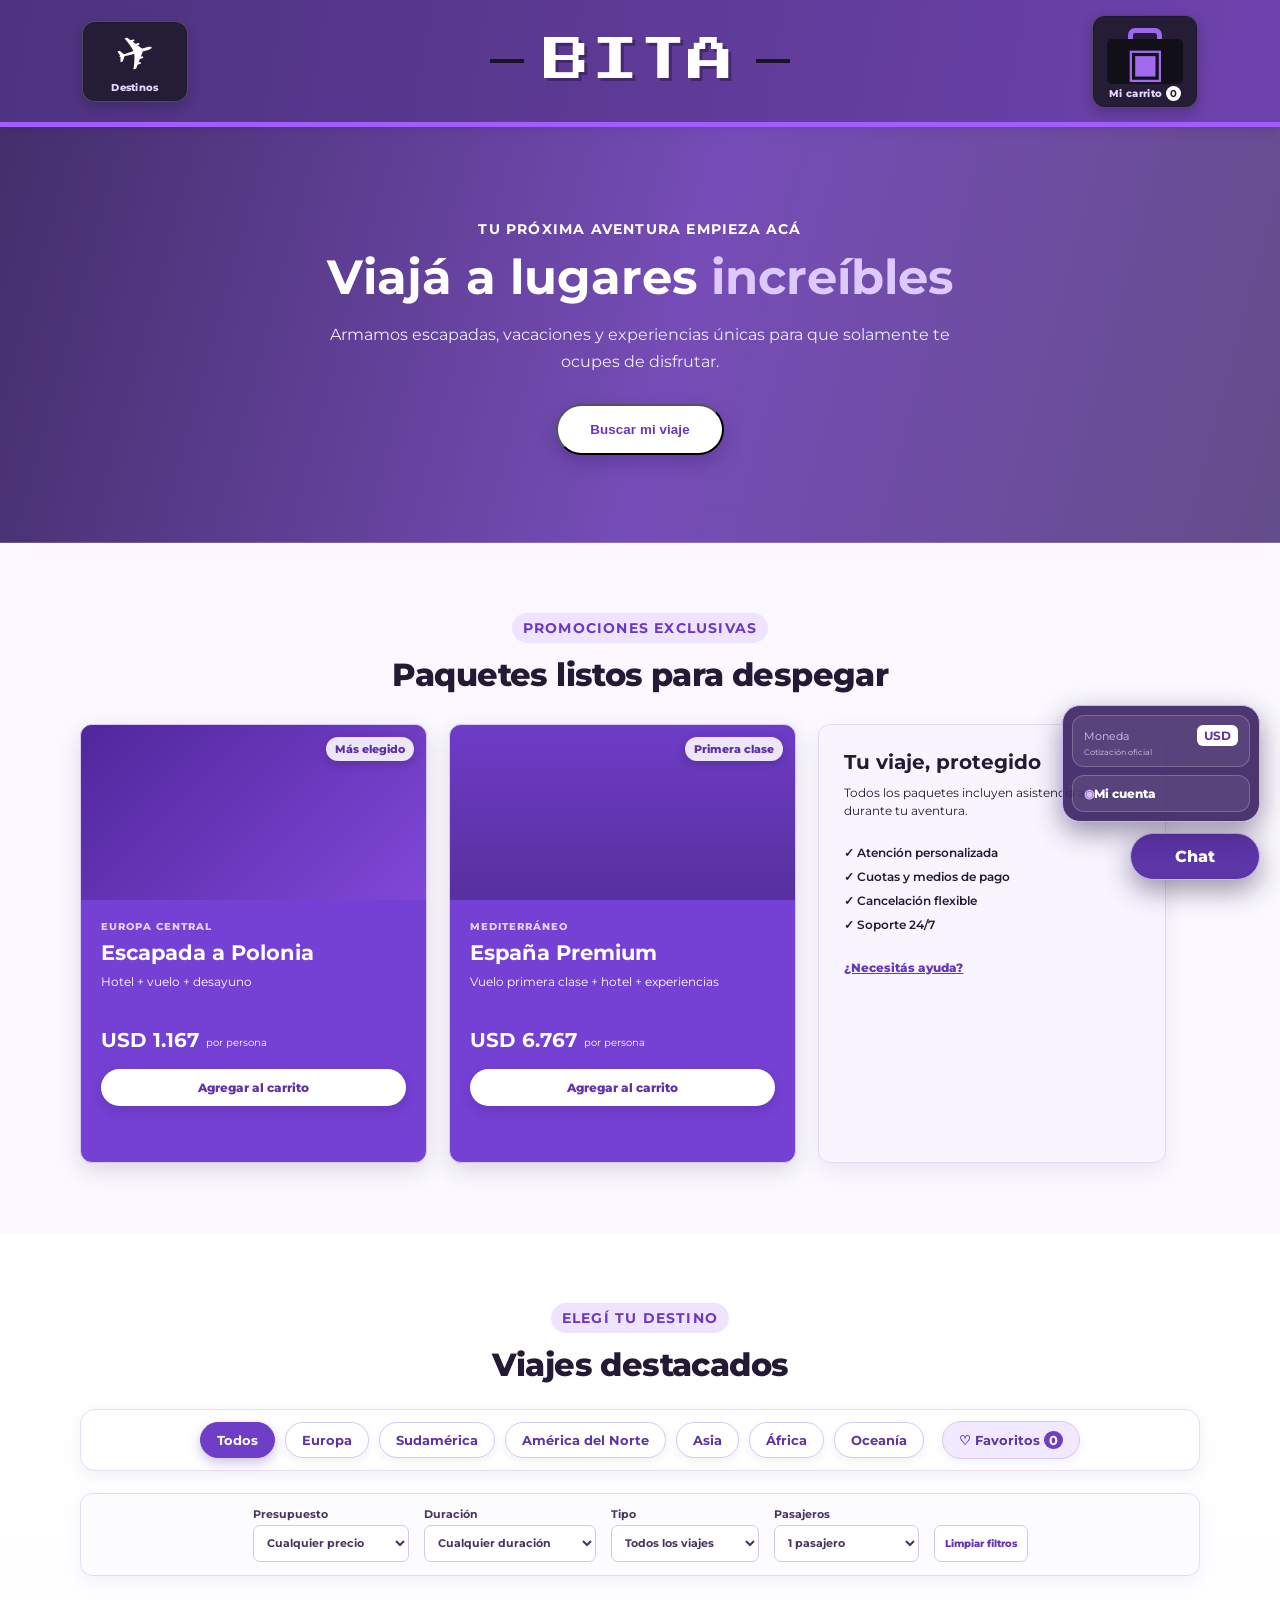
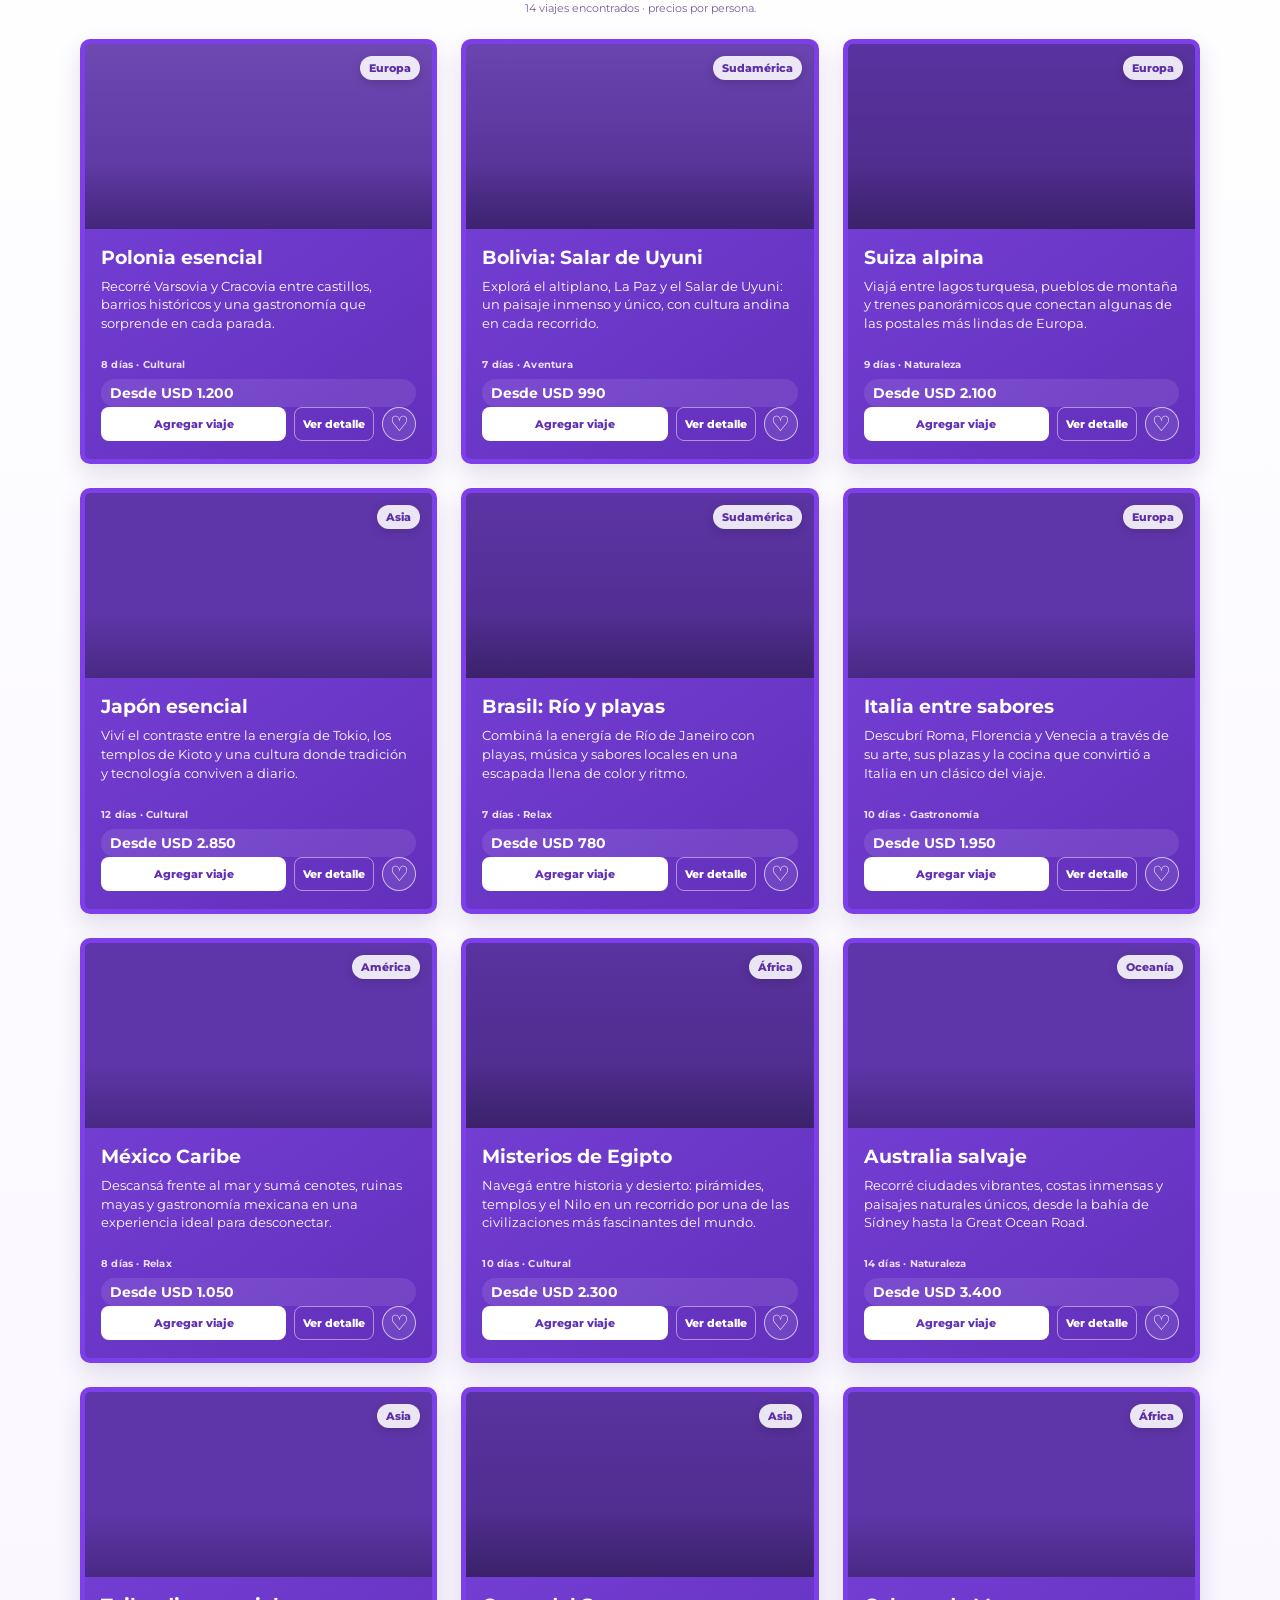
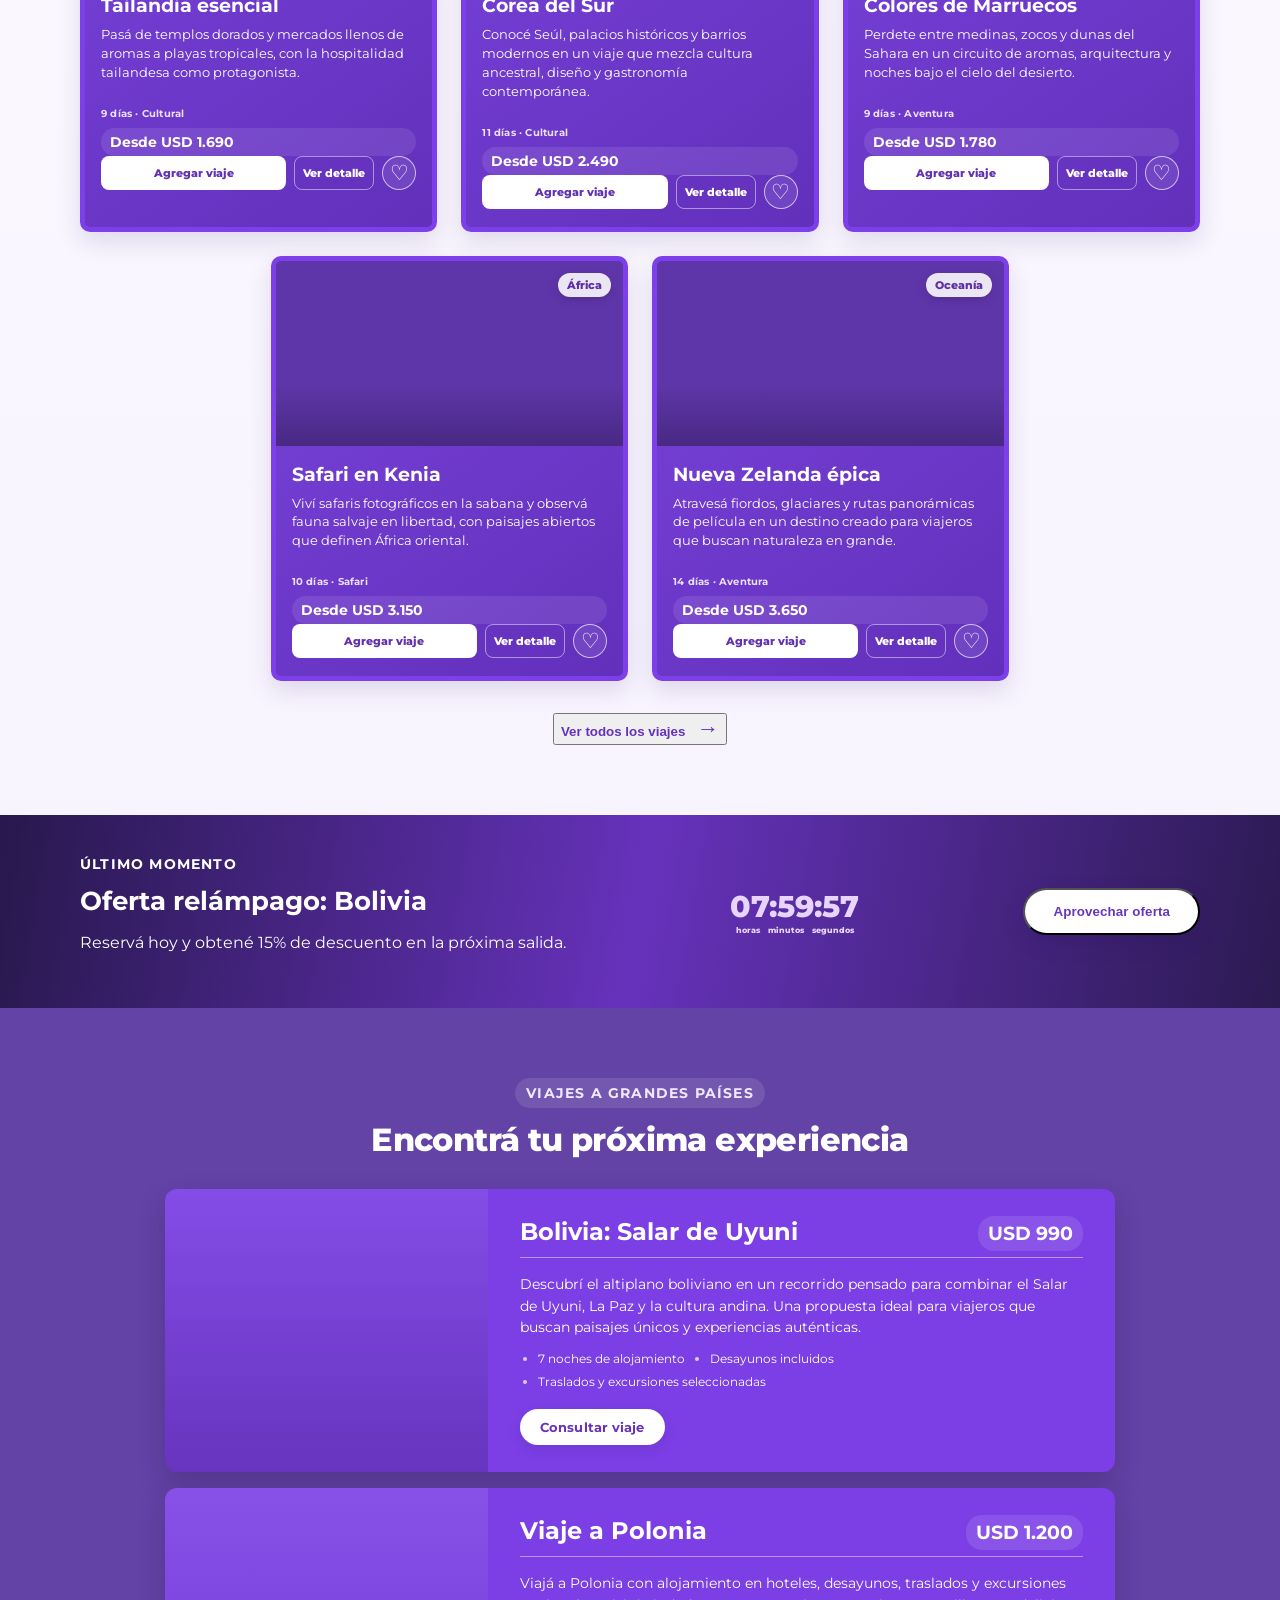
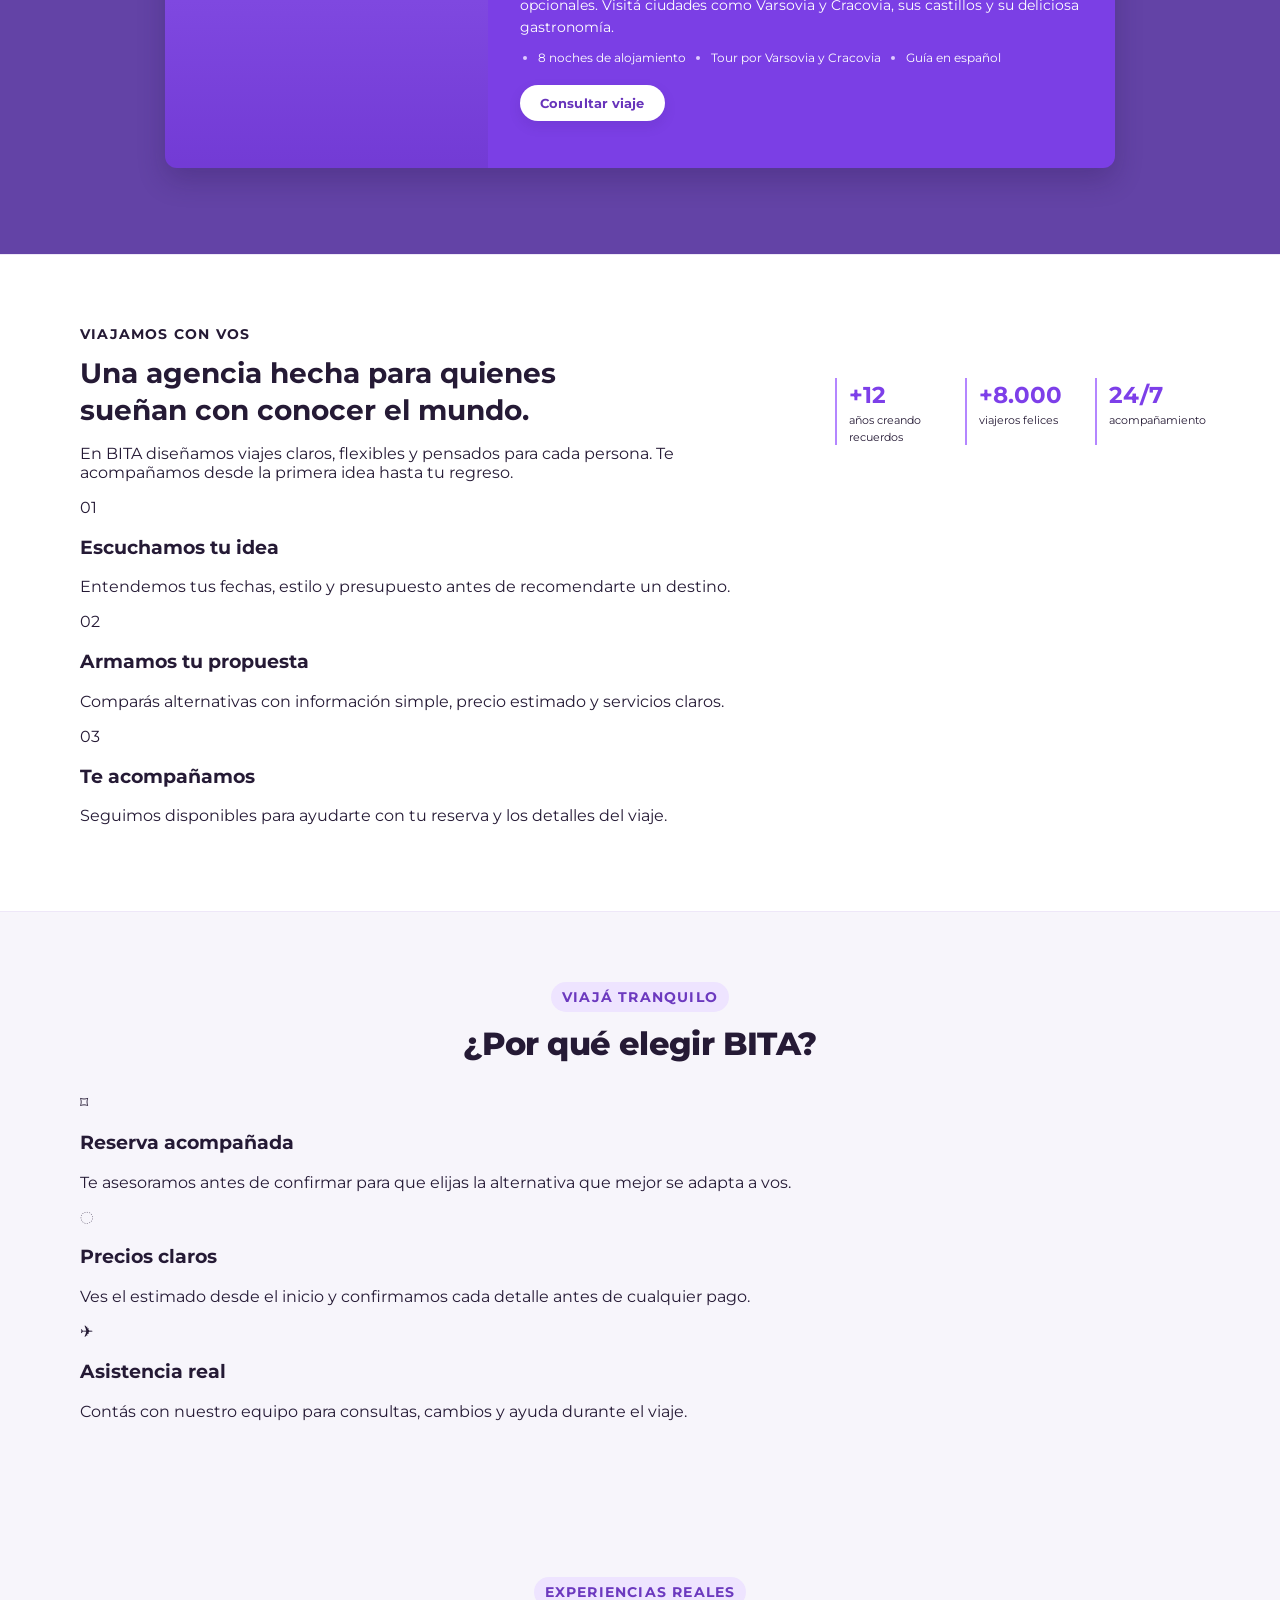
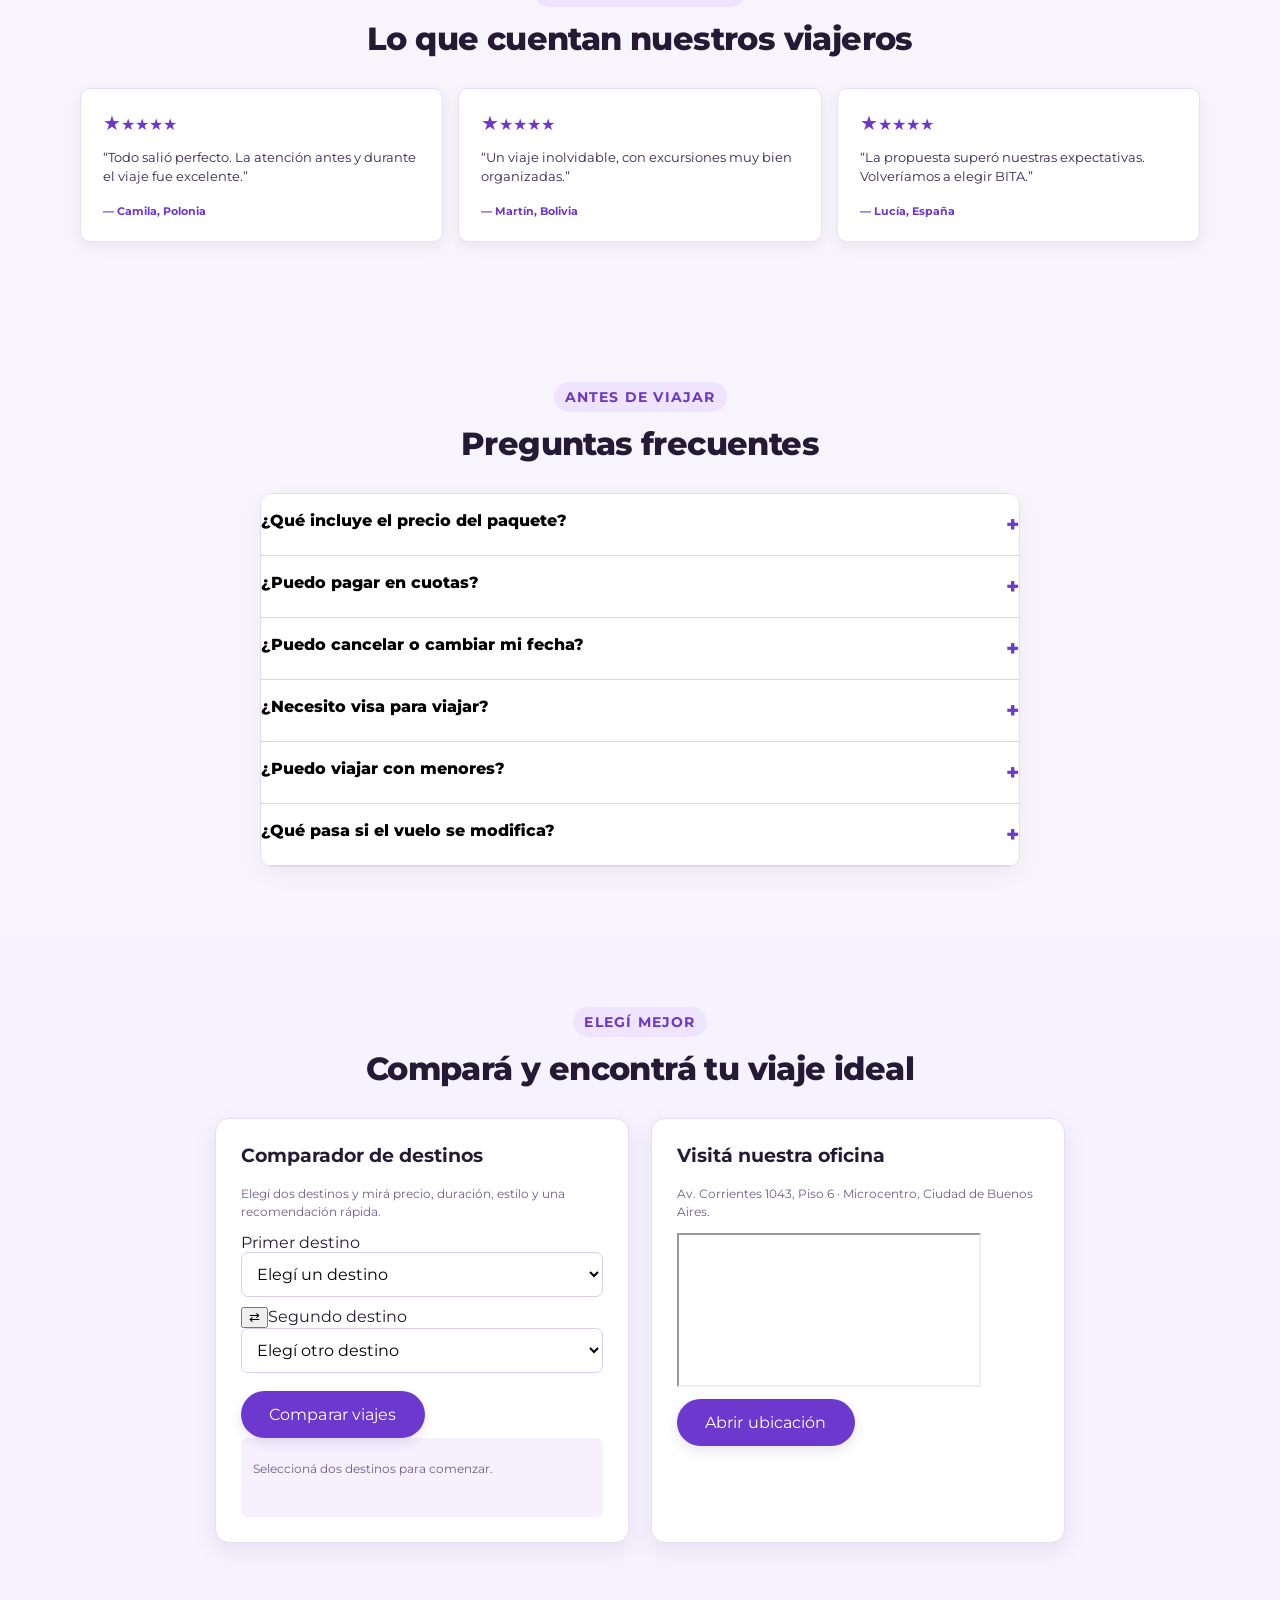
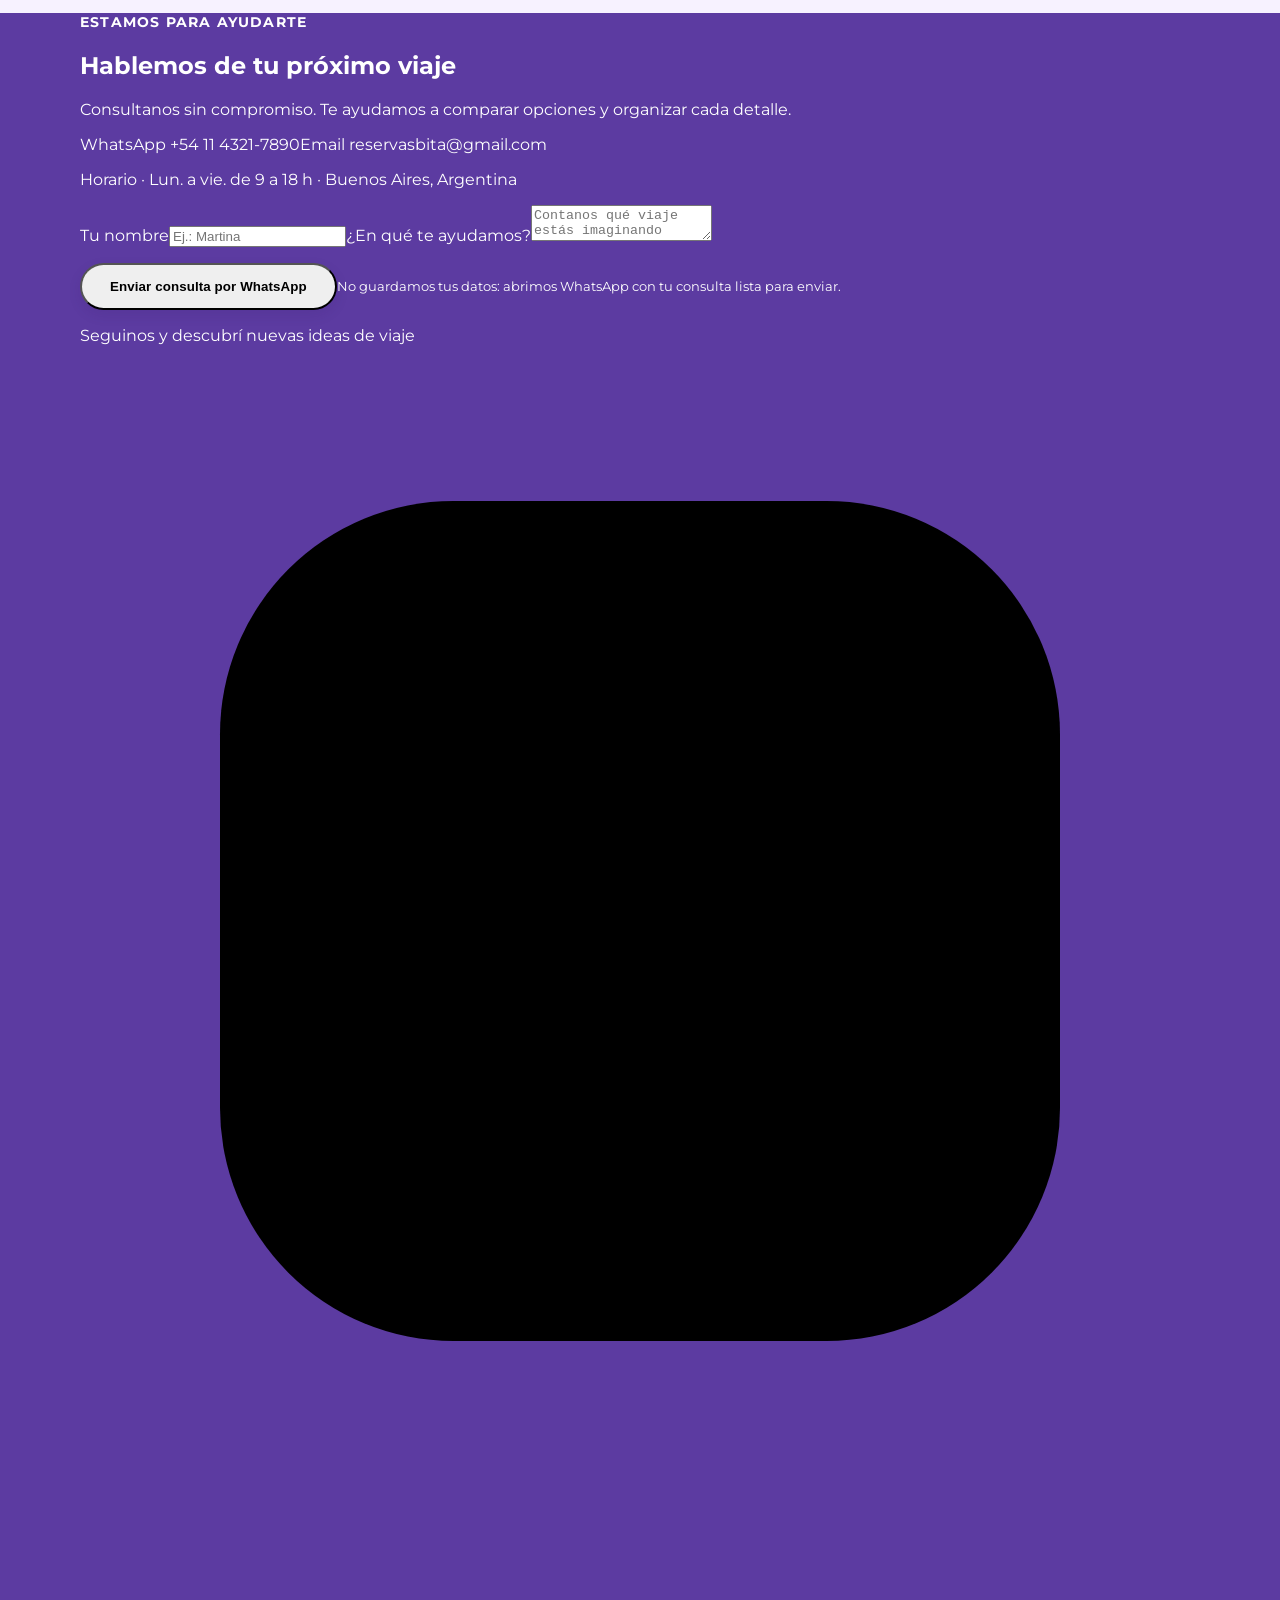
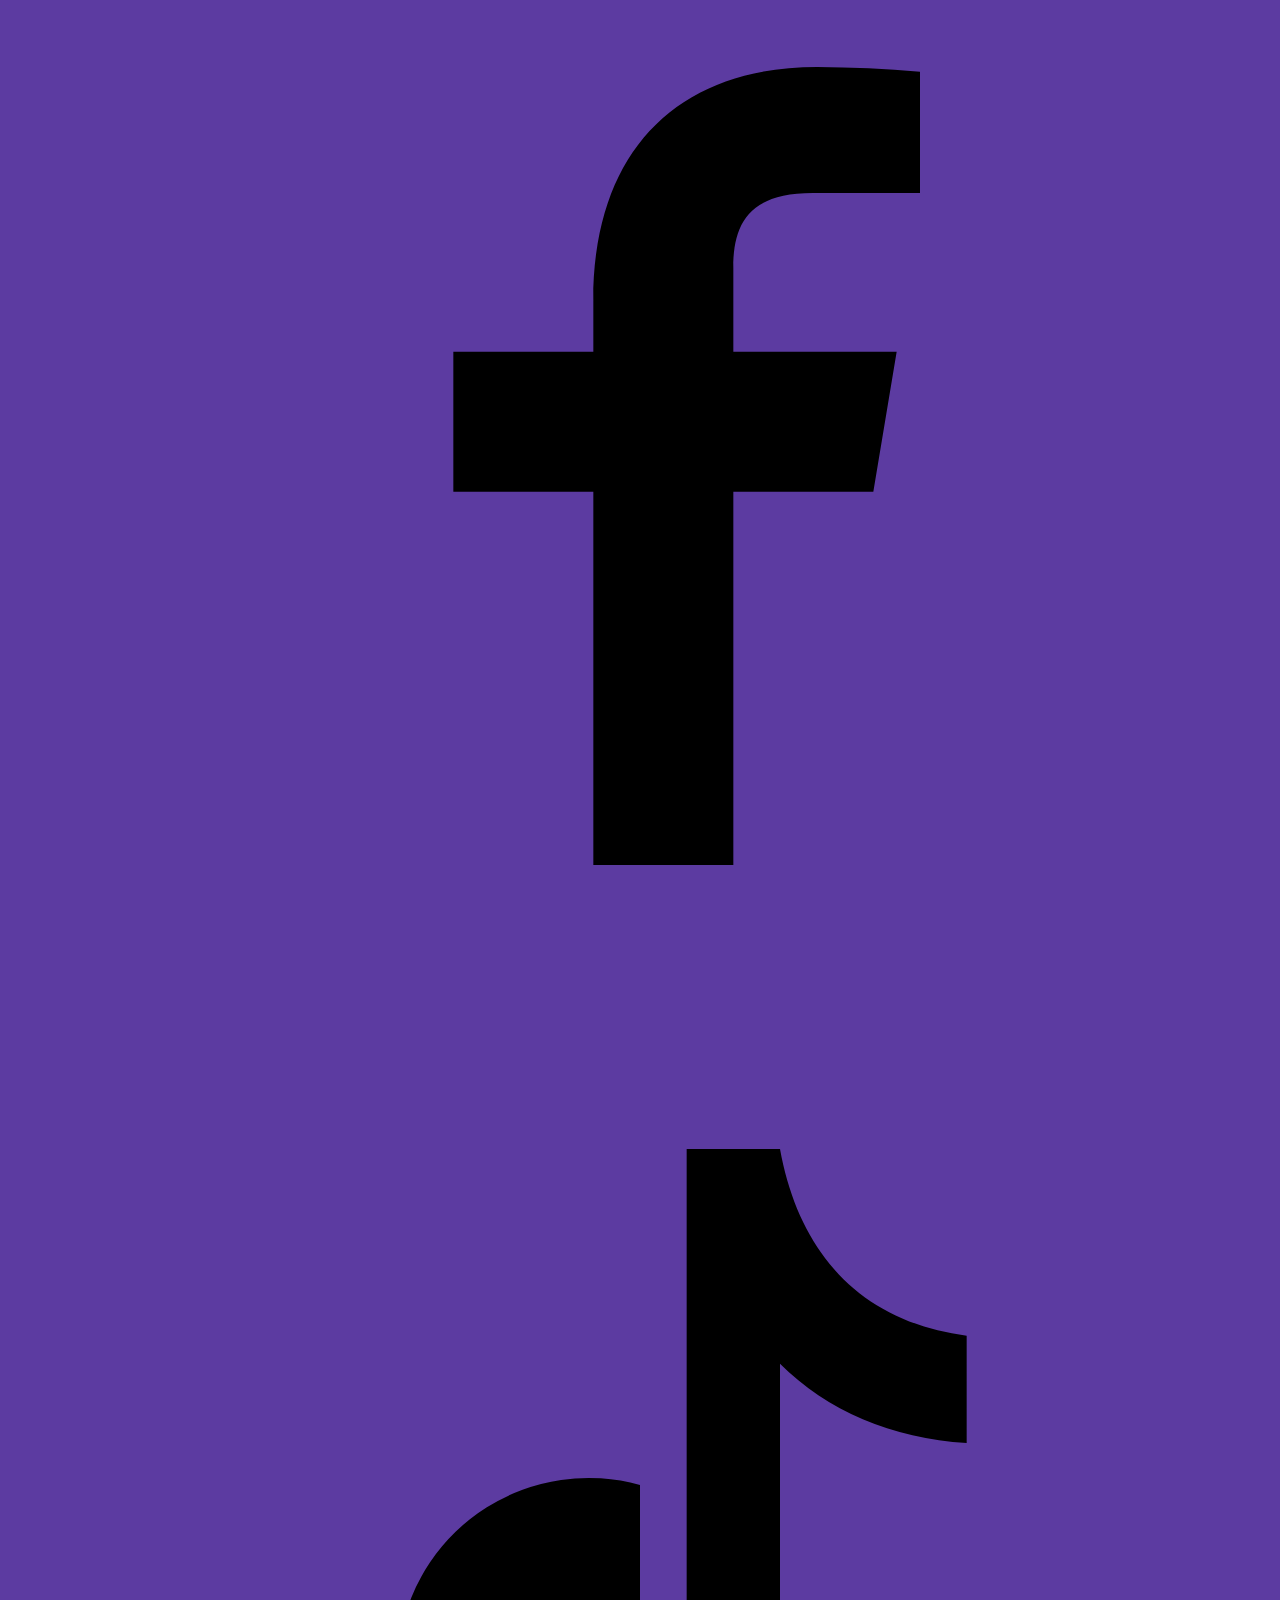
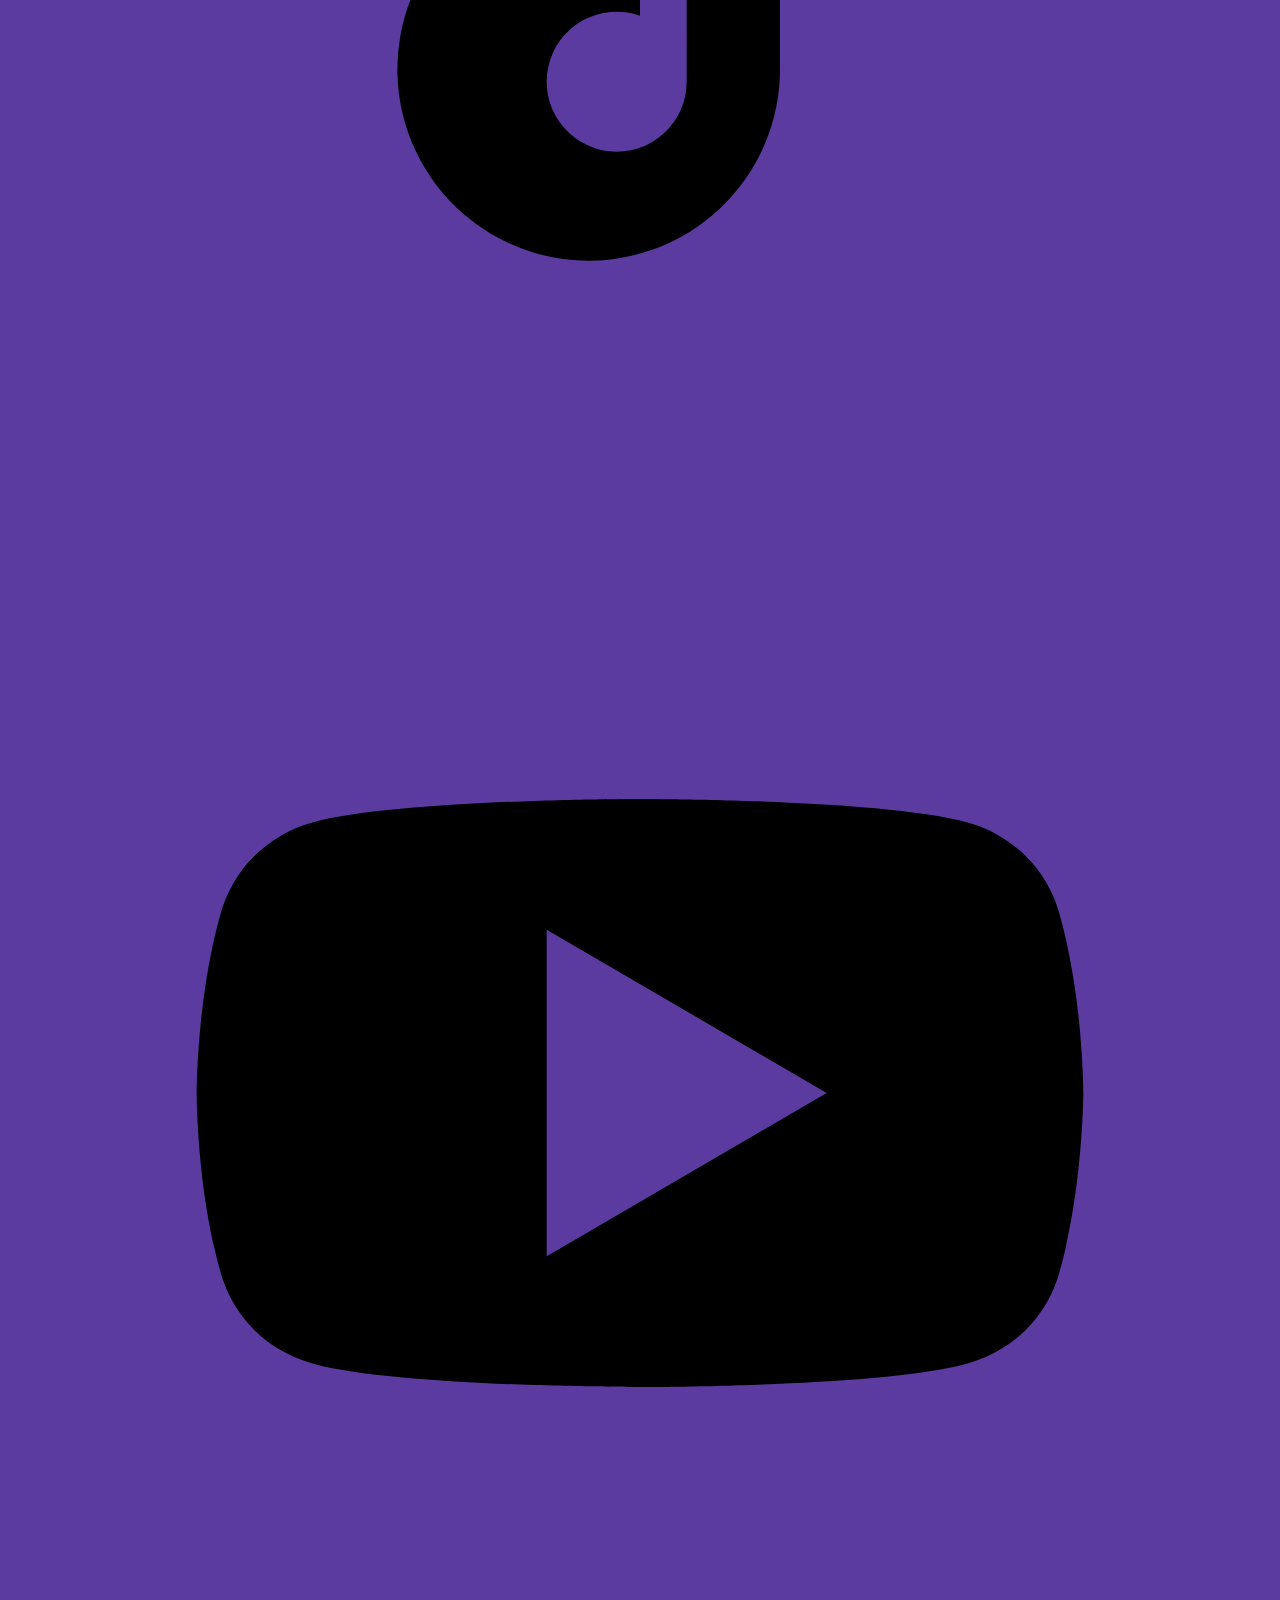
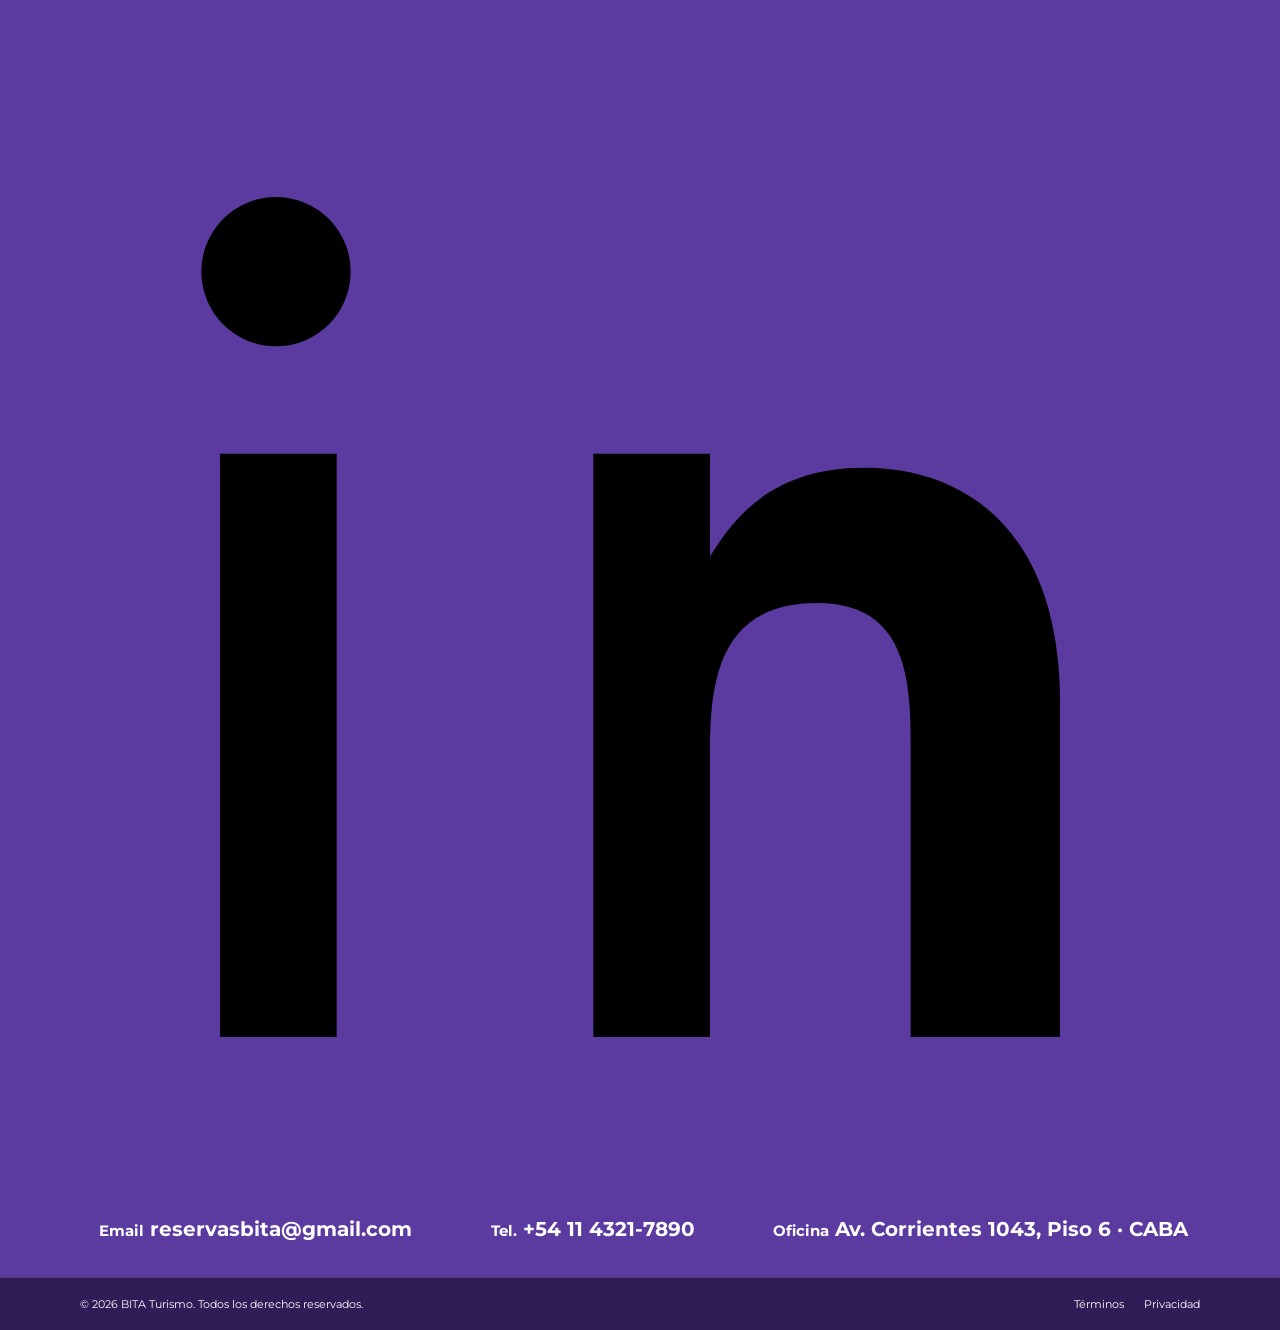
==== commit 79295fe9: "Update index.html" ====
--- a/index.html
+++ b/index.html
@@ -60,7 +60,7 @@
       </div>
     </section>
 
-    <section class="destacados seccion" aria-labelledby="titulo-destacados">
+    <section class="destacados seccion" id="destinos" aria-labelledby="titulo-destacados">
       <div class="contenedor">
         <div class="titulo-seccion">
           <p>Elegí tu destino</p>
@@ -76,7 +76,7 @@
           <button class="filtro" type="button" data-filtro="oceania">Oceanía</button>
           <button class="boton-favoritos" type="button" data-accion="ver-favoritos">♡ Favoritos <span id="contador-favoritos">0</span></button>
         </div>
-       <div class="filtros-avanzados" aria-label="Filtros para viajes destacados"><label for="filtro-precio">Presupuesto <select id="filtro-precio"><option value="todos">Cualquier precio</option><option value="1200">Hasta USD 1.200</option><option value="2000">Hasta USD 2.000</option><option value="3000">Hasta USD 3.000</option></select></label><label for="filtro-duracion">Duración <select id="filtro-duracion"><option value="todos">Cualquier duración</option><option value="corta">Hasta 7 días</option><option value="media">8 a 10 días</option><option value="larga">Más de 10 días</option></select></label><label for="filtro-tipo">Tipo <select id="filtro-tipo"><option value="todos">Todos los viajes</option><option value="Aventura">Aventura</option><option value="Cultural">Cultural</option><option value="Relax">Relax</option><option value="Naturaleza">Naturaleza</option><option value="Gastronomía">Gastronomía</option><option value="Safari">Safari</option></select></label><label for="pasajeros">Pasajeros <select id="pasajeros"><option value="1">1 pasajero</option><option value="2">2 pasajeros</option><option value="3">3 pasajeros</option><option value="4+">4+ pasajeros</option></select></label><button type="button" class="limpiar-filtros" data-accion="limpiar-filtros">Limpiar filtros</button></div><p id="estado-filtros" class="estado-filtros" aria-live="polite"></p>
+        <div class="filtros-avanzados" aria-label="Filtros para viajes destacados"><label for="filtro-precio">Presupuesto <select id="filtro-precio"><option value="todos">Cualquier precio</option><option value="1200">Hasta USD 1.200</option><option value="2000">Hasta USD 2.000</option><option value="3000">Hasta USD 3.000</option></select></label><label for="filtro-duracion">Duración <select id="filtro-duracion"><option value="todos">Cualquier duración</option><option value="corta">Hasta 7 días</option><option value="media">8 a 10 días</option><option value="larga">Más de 10 días</option></select></label><label for="filtro-tipo">Tipo <select id="filtro-tipo"><option value="todos">Todos los viajes</option><option value="Aventura">Aventura</option><option value="Cultural">Cultural</option><option value="Relax">Relax</option><option value="Naturaleza">Naturaleza</option><option value="Gastronomía">Gastronomía</option><option value="Safari">Safari</option></select></label><label for="pasajeros">Pasajeros <select id="pasajeros"><option value="1">1 pasajero</option><option value="2">2 pasajeros</option><option value="3">3 pasajeros</option><option value="4+">4+ pasajeros</option></select></label><button type="button" class="limpiar-filtros" data-accion="limpiar-filtros">Limpiar filtros</button></div><p id="estado-filtros" class="estado-filtros" aria-live="polite"></p>
         <div class="tarjetas-destinos">
           <article class="tarjeta-destino polonia" data-region="europa" data-destino="Polonia" data-precio="USD 1.200">
             <div class="imagen-destino"><span class="chip">Europa</span></div>
@@ -102,7 +102,7 @@
           <article class="tarjeta-destino kenia" data-region="africa" data-destino="Kenia" data-precio="USD 3.150"><div class="imagen-destino"><span class="chip">África</span></div><div class="info-destino"><h3>Safari en Kenia</h3><p>Fauna salvaje y paisajes de sabana.</p><span>Desde USD 3.150</span><div class="acciones-tarjeta"><button type="button" class="detalle">Ver detalle</button><button type="button" class="corazon">♡</button></div></div></article>
           <article class="tarjeta-destino nueva-zelanda" data-region="oceania" data-destino="Nueva Zelanda" data-precio="USD 3.650"><div class="imagen-destino"><span class="chip">Oceanía</span></div><div class="info-destino"><h3>Nueva Zelanda</h3><p>Glaciares, fiordos y rutas épicas.</p><span>Desde USD 3.650</span><div class="acciones-tarjeta"><button type="button" class="detalle">Ver detalle</button><button type="button" class="corazon">♡</button></div></div></article>
         </div>
-        <a class="enlace-viajes" href="#viajes">Ver todos los viajes <span aria-hidden="true">→</span></a>
+        <button class="enlace-viajes" type="button" data-accion="mostrar-todos-destinos">Ver todos los viajes <span aria-hidden="true">→</span></button>
       </div>
     </section>
 
@@ -126,13 +126,15 @@
     </section>
 
     <section class="nosotros seccion" id="nosotros">
-      <div class="contenedor nosotros-contenido"><div><p class="etiqueta">Viajamos con vos</p><h2>Una agencia hecha para quienes sueñan con conocer el mundo.</h2></div><div class="numeros"><p><b>+12</b> años creando recuerdos</p><p><b>+8.000</b> viajeros felices</p><p><b>24/7</b> acompañamiento</p></div></div>
-    </section>
+      <div class="contenedor nosotros-contenido"><div><p class="etiqueta">Viajamos con vos</p><h2>Una agencia hecha para quienes sueñan con conocer el mundo.</h2><p class="texto-nosotros">En BITA diseñamos viajes claros, flexibles y pensados para cada persona. Te acompañamos desde la primera idea hasta tu regreso.</p></div><div class="numeros"><p><b>+12</b> años creando recuerdos</p><p><b>+8.000</b> viajeros felices</p><p><b>24/7</b> acompañamiento</p></div></div>
+      <div class="contenedor forma-trabajo"><article><span aria-hidden="true">01</span><h3>Escuchamos tu idea</h3><p>Entendemos tus fechas, estilo y presupuesto antes de recomendarte un destino.</p></article><article><span aria-hidden="true">02</span><h3>Armamos tu propuesta</h3><p>Comparás alternativas con información simple, precio estimado y servicios claros.</p></article><article><span aria-hidden="true">03</span><h3>Te acompañamos</h3><p>Seguimos disponibles para ayudarte con tu reserva y los detalles del viaje.</p></article></div>
+    </section>
+    <section class="confianza-bita seccion" aria-labelledby="titulo-confianza"><div class="contenedor"><div class="titulo-seccion"><p>Viajá tranquilo</p><h2 id="titulo-confianza">¿Por qué elegir BITA?</h2></div><div class="pilares-confianza"><article><span aria-hidden="true">⌑</span><h3>Reserva acompañada</h3><p>Te asesoramos antes de confirmar para que elijas la alternativa que mejor se adapta a vos.</p></article><article><span aria-hidden="true">◌</span><h3>Precios claros</h3><p>Ves el estimado desde el inicio y confirmamos cada detalle antes de cualquier pago.</p></article><article><span aria-hidden="true">✈</span><h3>Asistencia real</h3><p>Contás con nuestro equipo para consultas, cambios y ayuda durante el viaje.</p></article></div></div></section>
     <section class="resenas seccion"><div class="contenedor"><div class="titulo-seccion"><p>Experiencias reales</p><h2>Lo que cuentan nuestros viajeros</h2></div><div class="lista-resenas"><article>★★★★★<p>“Todo salió perfecto. La atención antes y durante el viaje fue excelente.”</p><strong>— Camila, Polonia</strong></article><article>★★★★★<p>“Un viaje inolvidable, con excursiones muy bien organizadas.”</p><strong>— Martín, Bolivia</strong></article><article>★★★★★<p>“La propuesta superó nuestras expectativas. Volveríamos a elegir BITA.”</p><strong>— Lucía, España</strong></article></div></div></section>
-    <section class="faq seccion"><div class="contenedor"><div class="titulo-seccion"><p>Antes de viajar</p><h2>Preguntas frecuentes</h2></div><div class="preguntas"><button class="pregunta">¿Qué incluye el precio del paquete?<span>+</span></button><p>Incluye los servicios detallados en cada paquete. Los impuestos estimados se muestran en el carrito.</p><button class="pregunta">¿Puedo pagar en cuotas?<span>+</span></button><p>Sí, tenemos alternativas de pago y cuotas para que puedas viajar sin preocuparte.</p><button class="pregunta">¿Puedo cancelar o cambiar mi fecha?<span>+</span></button><p>Depende de la tarifa elegida y de los servicios contratados. Te explicamos las condiciones antes de confirmar.</p><button class="pregunta">¿Necesito visa para viajar?<span>+</span></button><p>Los requisitos dependen de tu nacionalidad y del destino. Nuestro equipo te orienta antes de emitir la reserva.</p><button class="pregunta">¿Puedo viajar con menores?<span>+</span></button><p>Sí. Indicá la edad de cada pasajero al cotizar para recibir las alternativas adecuadas.</p><button class="pregunta">¿Qué pasa si el vuelo se modifica?<span>+</span></button><p>Te acompañamos con las reprogramaciones y buscamos la mejor solución junto con la aerolínea.</p></div></div></section>
-    <section class="explorar seccion"><div class="contenedor"><div class="titulo-seccion"><p>Elegí mejor</p><h2>Compará y encontrá tu viaje ideal</h2></div><div class="herramientas-viaje"><div class="comparador"><h3>Comparador de destinos</h3><select id="comparar-a"><option value="">Elegí un destino</option><option>Japón</option><option>Italia</option><option>Marruecos</option><option>Australia</option></select><select id="comparar-b"><option value="">Elegí otro destino</option><option>Corea del Sur</option><option>México</option><option>Kenia</option><option>Nueva Zelanda</option></select><button class="boton boton-modal" data-accion="comparar">Comparar viajes</button><p id="resultado-comparador">Seleccioná dos destinos para comenzar.</p></div><div class="mapa"><h3>Destinos por continente</h3><p>Europa · Sudamérica · Asia · África · Oceanía</p><button class="boton boton-modal" data-accion="ver-mapa">Explorar por región</button></div></div></div></section>
+    <section class="faq seccion"><div class="contenedor"><div class="titulo-seccion"><p>Antes de viajar</p><h2>Preguntas frecuentes</h2></div><div class="preguntas"><button class="pregunta">¿Qué incluye el precio del paquete?<span>+</span></button><p>Cada programa indica sus servicios incluidos. En general contempla alojamiento, traslados y excursiones señaladas; vuelos, comidas, seguro y visados solo se incluyen cuando la ficha lo aclara.</p><button class="pregunta">¿Puedo pagar en cuotas?<span>+</span></button><p>Podemos ofrecer alternativas de pago y cuotas según el viaje y la fecha elegida. Un asesor te informa las opciones vigentes antes de confirmar la reserva.</p><button class="pregunta">¿Puedo cancelar o cambiar mi fecha?<span>+</span></button><p>Sí, cuando las condiciones de la tarifa lo permitan. Antes de reservar te informamos los plazos, costos de cambio o cancelación y las opciones disponibles.</p><button class="pregunta">¿Necesito visa para viajar?<span>+</span></button><p>Depende de tu nacionalidad, documentación y destino. Te orientamos durante la reserva, pero siempre debés verificar los requisitos oficiales antes de viajar.</p><button class="pregunta">¿Puedo viajar con menores?<span>+</span></button><p>Sí. Al pedir tu propuesta indicá las edades de los menores para recomendarte habitaciones, servicios y documentación necesaria para el viaje.</p><button class="pregunta">¿Qué pasa si el vuelo se modifica?<span>+</span></button><p>Si la aerolínea modifica un vuelo, te avisamos y te acompañamos para revisar las alternativas que ofrezca, según las condiciones de tu pasaje.</p></div></div></section>
+    <section class="explorar seccion"><div class="contenedor"><div class="titulo-seccion"><p>Elegí mejor</p><h2>Compará y encontrá tu viaje ideal</h2></div><div class="herramientas-viaje"><div class="comparador"><h3>Comparador de destinos</h3><p class="intro-comparador">Elegí dos destinos y mirá precio, duración, estilo y una recomendación rápida.</p><div class="selectores-comparador"><label for="comparar-a">Primer destino<select id="comparar-a"><option value="">Elegí un destino</option><option>Polonia</option><option>Bolivia</option><option>Suiza</option><option>Japón</option><option>Brasil</option><option>Italia</option><option>México</option><option>Egipto</option><option>Australia</option><option>Tailandia</option><option>Corea del Sur</option><option>Marruecos</option><option>Kenia</option><option>Nueva Zelanda</option></select></label><button type="button" class="intercambiar-comparacion" data-accion="intercambiar-comparacion" aria-label="Intercambiar destinos">⇄</button><label for="comparar-b">Segundo destino<select id="comparar-b"><option value="">Elegí otro destino</option><option>Polonia</option><option>Bolivia</option><option>Suiza</option><option>Japón</option><option>Brasil</option><option>Italia</option><option>México</option><option>Egipto</option><option>Australia</option><option>Tailandia</option><option>Corea del Sur</option><option>Marruecos</option><option>Kenia</option><option>Nueva Zelanda</option></select></label></div><button class="boton boton-modal" data-accion="comparar">Comparar viajes</button><div id="resultado-comparador" aria-live="polite"><p>Seleccioná dos destinos para comenzar.</p></div></div><div class="mapa"><h3>Visitá nuestra oficina</h3><p>Av. Corrientes 1043, Piso 6 · Microcentro, Ciudad de Buenos Aires.</p><div class="mapa-visual"><iframe title="Ubicación de la oficina de BITA Turismo" loading="lazy" src="https://www.openstreetmap.org/export/embed.html?bbox=-58.3925%2C-34.6065%2C-58.3785%2C-34.5995&amp;layer=mapnik&amp;marker=-34.6032%2C-58.3855"></iframe></div><button class="boton boton-modal" data-accion="ver-mapa">Abrir ubicación</button></div></div></div></section>
   </main>
-  
+
   <section class="buscador-panel" id="buscador" aria-hidden="true" role="dialog" aria-modal="true" aria-labelledby="titulo-buscador">
     <div class="buscador-contenido buscador-mejorado">
       <button class="cerrar-panel" type="button" data-accion="cerrar-buscador" aria-label="Cerrar buscador">×</button>
@@ -140,7 +142,7 @@
       <form id="form-busqueda" novalidate>
         <label for="destino">¿A dónde querés viajar?</label><div class="campo-busqueda"><span aria-hidden="true">⌕</span><input id="destino" name="destino" type="search" autocomplete="off" placeholder="Ej.: Japón, playa, aventura o Europa"><button type="button" class="limpiar-busqueda" data-accion="limpiar-busqueda" aria-label="Limpiar búsqueda">×</button></div>
         <div id="sugerencias-busqueda" class="sugerencias-busqueda" role="listbox" aria-label="Sugerencias de destinos"></div>
-        <div class="filtros-buscador"><label for="mes">Cuándo<select id="mes" name="mes"><option value="">Cualquier fecha</option><option>Enero a marzo</option><option>Abril a junio</option><option>Julio a septiembre</option><option>Octubre a diciembre</option></select></label><label for="tipo-buscador">Experiencia<select id="tipo-buscador" name="tipo"><option value="">Todas</option><option value="Aventura">Aventura</option><option value="Cultural">Cultural</option><option value="Relax">Relax</option><option value="Naturaleza">Naturaleza</option><option value="Gastronomía">Gastronomía</option><option value="Safari">Safari</option></select></label><label for="presupuesto-buscador">Presupuesto<select id="presupuesto-buscador" name="presupuesto"><option value="">Sin límite</option><option value="1200">Hasta USD 1.200</option><option value="2000">Hasta USD 2.000</option><option value="3000">Hasta USD 3.000</option></select></label></div>
+        <div class="filtros-buscador"><label for="mes">Mejor época <small>(orientativo)</small><select id="mes" name="mes"><option value="">Cualquier fecha</option><option value="enero-marzo">Enero a marzo</option><option value="abril-junio">Abril a junio</option><option value="julio-septiembre">Julio a septiembre</option><option value="octubre-diciembre">Octubre a diciembre</option></select></label><label for="tipo-buscador">Experiencia<select id="tipo-buscador" name="tipo"><option value="">Todas</option><option value="Aventura">Aventura</option><option value="Cultural">Cultural</option><option value="Relax">Relax</option><option value="Naturaleza">Naturaleza</option><option value="Gastronomía">Gastronomía</option><option value="Safari">Safari</option></select></label><label for="presupuesto-buscador">Presupuesto<select id="presupuesto-buscador" name="presupuesto"><option value="">Sin límite</option><option value="1200">Hasta USD 1.200</option><option value="2000">Hasta USD 2.000</option><option value="3000">Hasta USD 3.000</option></select></label></div>
         <button class="boton boton-principal" type="submit">Buscar viajes</button>
       </form>
       <div class="busquedas-populares"><span>Ideas rápidas:</span><button type="button" data-busqueda="playa">Playas</button><button type="button" data-busqueda="aventura">Aventura</button><button type="button" data-busqueda="cultural">Cultura</button><button type="button" data-busqueda="europa">Europa</button></div>
@@ -151,7 +153,7 @@
   <div class="modal" id="modal" aria-hidden="true" role="dialog" aria-modal="true" aria-labelledby="modal-titulo"><div class="modal-contenido modal-viaje"><button class="cerrar-panel" type="button" data-accion="cerrar-modal" aria-label="Cerrar ventana">×</button><p class="etiqueta">Programa de viaje</p><h2 id="modal-titulo"></h2><div id="modal-texto"></div><div class="acciones-modal-viaje"><button class="boton boton-modal" type="button" data-accion="agregar-desde-detalle">Agregar al carrito</button><button class="boton boton-claro consultar" type="button">Quiero hacer una consulta</button></div><p class="aviso-disponibilidad">La disponibilidad y el precio final se confirman antes de realizar cualquier pago.</p></div></div>
 
   <aside class="carrito" id="carrito" aria-hidden="true" aria-label="Carrito de compras">
-    <div class="carrito-encabezado"><div><p class="etiqueta">Tu selección</p><h2>Carrito de viaje</h2></div><button class="cerrar-panel" type="button" data-accion="cerrar-carrito" aria-label="Cerrar carrito">×</button></div>
+    <div class="carrito-encabezado"><div><p class="etiqueta">Tu selección</p><h2>Carrito de viaje</h2><p class="carrito-cantidad" id="cantidad-resumen-carrito" aria-live="polite">Todavía no agregaste viajes</p></div><button class="cerrar-panel" type="button" data-accion="cerrar-carrito" aria-label="Cerrar carrito">×</button></div>
     <div id="items-carrito" class="items-carrito"></div>
     <div class="carrito-resumen"><p><span>Subtotal</span><strong id="subtotal-carrito">USD 0</strong></p><p><span>Impuestos estimados</span><strong id="impuestos-carrito">USD 0</strong></p><div><span>Total estimado</span><strong id="total-carrito">USD 0</strong></div><button type="button" class="boton boton-checkout" data-accion="checkout">Continuar reserva</button><button type="button" class="vaciar-carrito" data-accion="vaciar-carrito">Vaciar carrito</button></div>
   </aside>
@@ -205,19 +207,21 @@
         <fieldset><legend>Datos de contacto</legend><div class="campos-dobles"><label for="nombre-checkout">Nombre y apellido<input id="nombre-checkout" name="nombre" required autocomplete="name" placeholder="Como figura en tu documento"></label><label for="email-checkout">Correo electrónico<input id="email-checkout" name="email" required type="email" autocomplete="email" placeholder="nombre@email.com"></label></div><label for="telefono-checkout">WhatsApp de contacto<input id="telefono-checkout" name="telefono" required type="tel" autocomplete="tel" inputmode="tel" placeholder="+54 9 11 1234 5678"></label></fieldset>
         <fieldset><legend>Datos del viaje</legend><div class="campos-dobles"><label for="salida-checkout">Fecha estimada de salida<input id="salida-checkout" name="salida" required type="date"></label><label for="pasajeros-checkout">Pasajeros<select id="pasajeros-checkout" name="pasajeros" required><option value="">Seleccionar</option><option value="1">1 pasajero</option><option value="2">2 pasajeros</option><option value="3">3 pasajeros</option><option value="4+">4 o más pasajeros</option></select></label></div><label for="habitacion-checkout">Tipo de habitación<select id="habitacion-checkout" name="habitacion" required><option value="">Seleccionar</option><option>Doble</option><option>Triple</option><option>Individual</option></select></label><label for="comentarios-checkout">¿Hay algo que debamos saber? <span class="opcional">(opcional)</span><textarea id="comentarios-checkout" name="comentarios" rows="3" placeholder="Preferencias, necesidades de movilidad, celebraciones o consultas."></textarea></label></fieldset>
         <label class="checkbox checkbox-legal"><input id="acepta-reserva" type="checkbox" required> Entiendo que esta solicitud no confirma la reserva ni realiza un cobro. Un asesor BITA me contactará para confirmar los detalles.</label>
-        <p class="mensaje-checkout" id="mensaje-checkout" role="status" aria-live="polite"></p><button class="boton boton-modal" type="submit">Enviar solicitud de reserva</button><p class="checkout-ayuda">¿Necesitás ayuda? Escribinos por <a href="mailto:hola@bita.com">correo</a> o llamanos al <a href="tel:+541155555555">+54 11 5555 5555</a>.</p>
+        <p class="mensaje-checkout" id="mensaje-checkout" role="status" aria-live="polite"></p><button class="boton boton-modal" type="submit">Enviar solicitud de reserva</button><p class="checkout-ayuda">¿Necesitás ayuda? Escribinos por <a href="mailto:reservasbita@gmail.com">correo</a> o llamanos al <a href="tel:+541143217890">+54 11 4321-7890</a>.</p>
       </form>
     </div>
   </section>
-  <section class="modal-auth" id="confirmacion" aria-hidden="true"><div class="auth-contenido confirmacion"><div class="check-confirmacion">✓</div><p class="etiqueta">Solicitud enviada</p><h2>¡Tu viaje está en marcha!</h2><p id="texto-confirmacion"></p><button class="boton boton-modal" type="button" data-accion="cerrar-confirmacion">Entendido</button></div></section>
+  <section class="modal-auth" id="confirmacion" aria-hidden="true"><div class="auth-contenido confirmacion"><div class="check-confirmacion">✓</div><p class="etiqueta">Solicitud enviada</p><h2>¡Tu viaje está en marcha!</h2><p id="texto-confirmacion"></p><div class="resumen-confirmacion" id="resumen-confirmacion"></div><button class="boton boton-modal" type="button" data-accion="cerrar-confirmacion">Entendido</button></div></section>
   <aside class="panel-cuenta" id="panel-cuenta"><button class="cerrar-panel" type="button" data-accion="cerrar-cuenta">×</button><p class="etiqueta">Mi cuenta</p><h2 id="nombre-cuenta">Viajero BITA</h2><div class="tabs-cuenta"><button data-tab="reservas">Reservas</button><button data-tab="guardados">Guardados</button><button data-tab="perfil">Perfil</button></div><div id="contenido-cuenta"></div></aside>
-  <button class="chat-boton" data-accion="abrir-chat" aria-label="Abrir asistencia BITA">Chat</button><section class="chat" id="chat" aria-label="Asistencia BITA"><div class="chat-top"><div><strong>Asistencia BITA</strong><small><span></span> En línea · te ayudamos a planear</small></div><button type="button" data-accion="cerrar-chat" aria-label="Cerrar chat">×</button></div><div class="chat-mensajes" id="chat-mensajes" aria-live="polite"><div class="mensaje-asesor"><p>¡Hola! Soy el asistente de BITA.</p><p>Puedo orientarte sobre destinos, precios, reservas y formas de pago.</p></div></div><div class="opciones-chat" aria-label="Consultas frecuentes"><button type="button" data-chat="Quiero recomendaciones de destinos">Recomendar destinos</button><button type="button" data-chat="¿Cómo hago una reserva?">Cómo reservar</button><button type="button" data-chat="¿Qué incluye el precio?">Qué incluye</button></div><form id="form-chat"><label class="sr-only" for="mensaje-chat">Tu consulta</label><input id="mensaje-chat" required maxlength="240" placeholder="Escribí tu consulta..."><button type="submit" aria-label="Enviar consulta">↑</button></form></section>
+  <button class="chat-boton" data-accion="abrir-chat" aria-label="Abrir asistencia BITA">Chat</button><section class="chat" id="chat" aria-label="Asistente virtual BITA"><div class="chat-top"><div><strong>Asistente virtual BITA</strong><small><span></span> Disponible · te ayudo a planear</small></div><button type="button" data-accion="cerrar-chat" aria-label="Cerrar chat">×</button></div><div class="chat-mensajes" id="chat-mensajes" aria-live="polite"><div class="mensaje-asesor"><p>¡Hola! Soy el asistente virtual de BITA.</p><p>Decime un destino, un presupuesto o el tipo de viaje que querés hacer y te ayudo a compararlo.</p></div></div><div class="opciones-chat" aria-label="Consultas frecuentes"><button type="button" data-chat="Busco un viaje hasta USD 2000">Hasta USD 2.000</button><button type="button" data-chat="Quiero un viaje en pareja">Viaje en pareja</button><button type="button" data-chat="¿Cómo hago una reserva?">Cómo reservar</button><button type="button" data-chat="Quiero conocer Japón">Conocer Japón</button></div><form id="form-chat"><label class="sr-only" for="mensaje-chat">Tu consulta</label><input id="mensaje-chat" required maxlength="240" placeholder="Ej.: playa, Japón o hasta USD 2.000"><button type="submit" aria-label="Enviar consulta">↑</button></form></section>
   <nav class="nav-movil" aria-label="Navegación rápida"><a href="#inicio">⌂<span>Inicio</span></a><button data-accion="mostrar-buscador">⌕<span>Buscar</span></button><button data-accion="abrir-carrito">▣<span>Carrito</span></button><button data-accion="abrir-login" data-cuenta-acceso>◉<span class="texto-cuenta">Cuenta</span></button></nav>
 
   <div class="aviso" id="aviso" role="status" aria-live="polite"></div>
 
   <footer id="contacto">
-    <div class="contenedor pie-superior"><a href="mailto:hola@bita.com">✉ <span>hola@bita.com</span></a><a href="tel:+541155555555">☎ <span>+54 11 5555 5555</span></a><a href="#inicio">⌂ <span>Buenos Aires, Argentina</span></a></div>
+    <div class="contenedor contacto-bita"><div><p class="etiqueta">Estamos para ayudarte</p><h2>Hablemos de tu próximo viaje</h2><p>Consultanos sin compromiso. Te ayudamos a comparar opciones y organizar cada detalle.</p></div><div class="contacto-lateral"><div class="contacto-datos"><a href="https://wa.me/541143217890" target="_blank" rel="noopener"><span>WhatsApp</span> +54 11 4321-7890</a><a href="mailto:reservasbita@gmail.com"><span>Email</span> reservasbita@gmail.com</a><p>Horario · Lun. a vie. de 9 a 18 h · Buenos Aires, Argentina</p></div><form id="form-contacto" class="form-contacto"><label for="contacto-nombre">Tu nombre<input id="contacto-nombre" name="nombre" required autocomplete="name" placeholder="Ej.: Martina"></label><label for="contacto-consulta">¿En qué te ayudamos?<textarea id="contacto-consulta" name="consulta" required minlength="10" placeholder="Contanos qué viaje estás imaginando"></textarea></label><p id="mensaje-contacto" class="mensaje-contacto" role="status" aria-live="polite"></p><button type="submit" class="boton">Enviar consulta por WhatsApp</button><small>No guardamos tus datos: abrimos WhatsApp con tu consulta lista para enviar.</small></form></div></div>
+    <div class="contenedor redes-sociales"><p>Seguinos y descubrí nuevas ideas de viaje</p><div><a href="https://www.instagram.com/" target="_blank" rel="noopener" aria-label="Instagram de BITA" title="Instagram"><svg viewBox="0 0 24 24" aria-hidden="true"><rect x="3" y="3" width="18" height="18" rx="5"></rect><circle cx="12" cy="12" r="4"></circle><circle cx="17.5" cy="6.8" r="1"></circle></svg></a><a href="https://www.facebook.com/" target="_blank" rel="noopener" aria-label="Facebook de BITA" title="Facebook"><svg viewBox="0 0 24 24" aria-hidden="true"><path d="M14 21v-8h3l.5-3H14V8.2c0-.9.3-1.6 1.7-1.6H18V4a27 27 0 0 0-2.2-.1C12.8 3.9 11 5.7 11 8.9V10H8v3h3v8h3Z"></path></svg></a><a href="https://www.tiktok.com/" target="_blank" rel="noopener" aria-label="TikTok de BITA" title="TikTok"><svg viewBox="0 0 24 24" aria-hidden="true"><path d="M15 3v11.1a4.1 4.1 0 1 1-3-3.9V13a1.5 1.5 0 1 0 1 1.4V3h2c.4 2.2 1.7 3.7 4 4v2.3c-1.6-.1-3-.7-4-1.7Z"></path></svg></a><a href="https://www.youtube.com/" target="_blank" rel="noopener" aria-label="YouTube de BITA" title="YouTube"><svg viewBox="0 0 24 24" aria-hidden="true"><path d="M21 8.2a2.8 2.8 0 0 0-2-2C17.2 5.7 12 5.7 12 5.7s-5.2 0-7 .5a2.8 2.8 0 0 0-2 2C2.5 10 2.5 12 2.5 12s0 2 .5 3.8a2.8 2.8 0 0 0 2 2c1.8.5 7 .5 7 .5s5.2 0 7-.5a2.8 2.8 0 0 0 2-2c.5-1.8.5-3.8.5-3.8s0-2-.5-3.8ZM10 15.5v-7l6 3.5-6 3.5Z"></path></svg></a><a href="https://www.linkedin.com/" target="_blank" rel="noopener" aria-label="LinkedIn de BITA" title="LinkedIn"><svg viewBox="0 0 24 24" aria-hidden="true"><path d="M5.5 8.5H3V21h2.5V8.5ZM4.2 3A1.6 1.6 0 1 0 4.2 6.2 1.6 1.6 0 0 0 4.2 3ZM21 13.8c0-3.4-1.8-5-4.2-5-2 0-2.8 1.1-3.3 1.9V8.5H11V21h2.5v-6.2c0-1.6.3-3.1 2.3-3.1 2 0 2 1.8 2 3.2V21H21v-7.2Z"></path></svg></a></div></div>
+    <div class="contenedor pie-superior"><a href="mailto:reservasbita@gmail.com"><span>Email</span> reservasbita@gmail.com</a><a href="tel:+541143217890"><span>Tel.</span> +54 11 4321-7890</a><a href="https://www.google.com/maps/search/?api=1&amp;query=Av.%20Corrientes%201043%2C%20CABA" target="_blank" rel="noopener"><span>Oficina</span> Av. Corrientes 1043, Piso 6 · CABA</a></div>
     <div class="pie-inferior"><div class="contenedor"><p>© 2026 BITA Turismo. Todos los derechos reservados.</p><div><a href="terminos.html">Términos</a><a href="privacidad.html">Privacidad</a></div></div></div>
   </footer>
 </body>
--- a/css/estilos.css
+++ b/css/estilos.css
@@ -236,3 +236,29 @@
 .contenido-legal p { max-width:700px; color:#5d4c71; font-size:14px; line-height:1.75; }
 .contenido-legal p a { color:#6033ac; font-weight:800; text-decoration:underline; }
 @media (max-width:760px) { .contenido-legal { width:86%; padding:42px 0 60px; }.contenido-legal h1 { font-size:30px; } }
+
+/* Buscador de viajes */
+.buscador-panel { z-index:52; overflow-y:auto; }
+.buscador-panel .buscador-mejorado { width:min(720px,100%); max-width:720px; max-height:calc(100vh - 36px); padding:34px 38px; overflow-y:auto; border-radius:19px; }
+.buscador-mejorado h2 { margin:0 0 8px; color:#2d1e43; font-size:28px; letter-spacing:-.7px; }
+.intro-buscador { margin:0 0 21px; color:#725f8b; font-size:12px; line-height:1.55; }
+.campo-busqueda { position:relative; }.campo-busqueda > span { position:absolute; top:50%; left:13px; color:#6d3cbe; font-size:20px; transform:translateY(-50%); }.buscador-mejorado #destino { padding-left:42px; padding-right:40px; }.limpiar-busqueda { position:absolute; top:50%; right:9px; width:28px; height:28px; border:0; border-radius:50%; color:#765b94; background:#f1ebfa; font-size:19px; line-height:1; cursor:pointer; transform:translateY(-50%); }
+.filtros-buscador { display:grid; grid-template-columns:1fr 1fr 1fr; gap:10px; margin-top:14px; }.filtros-buscador label { display:flex; flex-direction:column; gap:5px; color:#4d3965; font-size:11px !important; }.filtros-buscador select { padding:10px !important; font-size:11px !important; }
+.buscador-mejorado #form-busqueda .boton { min-height:44px; margin-top:18px; border-radius:8px; font-weight:800; }
+.sugerencias-busqueda { position:relative; z-index:2; display:grid; gap:4px; max-height:170px; overflow:auto; margin-top:4px; }.sugerencias-busqueda button { display:flex; align-items:center; justify-content:space-between; gap:12px; padding:9px 11px; border:1px solid #e6dcf2; border-radius:7px; color:#412a5d; background:#fff; font-family:inherit; text-align:left; cursor:pointer; }.sugerencias-busqueda button:hover { border-color:#a681dd; background:#f8f3ff; }.sugerencias-busqueda button span { font-size:12px; font-weight:800; }.sugerencias-busqueda button small { color:#745f91; font-size:10px; white-space:nowrap; }.sugerencias-busqueda > p { margin:4px 0; color:#7b6691; font-size:11px; }
+.busquedas-populares { display:flex; flex-wrap:wrap; align-items:center; gap:7px; margin:17px 0 0; color:#79668d; font-size:10px; }.busquedas-populares button { padding:5px 8px; border:1px solid #dfd2ee; border-radius:13px; color:#6534b0; background:#faf7ff; font-family:inherit; font-size:10px; font-weight:700; cursor:pointer; }
+.resultado-busqueda { margin-top:20px; }.titulo-resultados { display:flex; align-items:center; justify-content:space-between; margin:0 0 9px; color:#473061; font-size:12px; font-weight:800; }.titulo-resultados span { display:grid; place-items:center; min-width:21px; height:21px; padding:0 6px; border-radius:11px; color:#fff; background:#7040c8; font-size:10px; }.lista-resultados-busqueda { display:grid; gap:8px; }.lista-resultados-busqueda article { display:flex; align-items:center; justify-content:space-between; gap:13px; padding:12px; border:1px solid #e4d9f0; border-radius:9px; background:#fcfbfe; }.lista-resultados-busqueda strong { color:#39254f; font-size:12px; }.lista-resultados-busqueda p { margin:5px 0; color:#746188; font-size:10px; line-height:1.4; }.lista-resultados-busqueda small { color:#805fc0; font-size:10px; font-weight:700; }.lista-resultados-busqueda article > div:last-child { display:flex; flex-direction:column; align-items:flex-end; gap:8px; }.lista-resultados-busqueda b { color:#5c31a4; font-size:12px; white-space:nowrap; }.lista-resultados-busqueda button { padding:6px 8px; border:0; border-radius:6px; color:#fff; background:#6c3abe; font-family:inherit; font-size:10px; font-weight:800; cursor:pointer; }.sin-resultados { display:flex; flex-direction:column; gap:5px; padding:15px; border:1px dashed #cdb9e6; border-radius:8px; color:#654a80; background:#fbf8ff; font-size:11px; }.sin-resultados span { color:#856f9b; }
+
+/* Asistente de viajes */
+.chat { z-index:55; width:350px; overflow:hidden; border:1px solid #d9c9ed; border-radius:14px; box-shadow:0 18px 44px #21133450; }.chat-top { align-items:center; padding:13px 15px; background:linear-gradient(110deg,#482577,#7040bd); }.chat-top strong { display:block; font-size:13px; }.chat-top small { display:flex; align-items:center; gap:5px; margin-top:4px; color:#e9defb; font-size:9px; }.chat-top small span { width:6px; height:6px; border-radius:50%; background:#a9f1c5; }.chat-top button { font-size:23px; }.chat-mensajes { height:205px; padding:13px; background:#faf8fd; }.chat-mensajes p { margin:0 0 8px; padding:9px 10px; border-radius:10px 10px 10px 2px; color:#4b3862; background:#eee7fa; font-size:11px; line-height:1.45; }.chat-mensajes .mensaje-propio { margin-left:auto; border-radius:10px 10px 2px 10px; color:#fff; background:#7040ca; }.mensaje-asesor p + p { margin-top:-5px; }.opciones-chat { display:flex; flex-wrap:wrap; gap:6px; padding:9px 10px; border-top:1px solid #ebe4f3; background:#fff; }.opciones-chat button { padding:6px 7px; border:1px solid #dfd1ee; border-radius:12px; color:#6333ad; background:#faf7ff; font-family:inherit; font-size:9px; font-weight:700; cursor:pointer; }#form-chat { align-items:center; padding:10px; border-top:1px solid #ebe4f3; background:#fff; }#form-chat input { min-height:35px; padding:8px 10px; border-radius:7px; font:inherit; font-size:11px; }#form-chat button { display:grid; width:35px; height:35px; place-items:center; padding:0; border-radius:7px; font-size:18px; font-weight:800; }.sr-only { position:absolute; width:1px; height:1px; padding:0; overflow:hidden; clip:rect(0,0,0,0); white-space:nowrap; border:0; }
+@media (max-width:760px) { .buscador-panel { align-items:flex-start; padding:15px; }.buscador-panel .buscador-mejorado { max-height:none; margin:auto 0; padding:30px 21px; }.filtros-buscador { grid-template-columns:1fr; }.lista-resultados-busqueda article { align-items:flex-start; }.chat { right:12px; bottom:75px; width:calc(100% - 24px); max-width:none; }.chat-mensajes { height:190px; } }
+
+/* Ficha detallada de cada viaje */
+.modal-viaje { width:min(820px,100%); max-width:820px; max-height:calc(100vh - 36px); padding:34px 38px 27px; overflow-y:auto; }.modal-viaje h2 { margin:4px 38px 15px 0; color:#2e1f43; font-size:28px; letter-spacing:-.7px; }.encabezado-ficha-viaje { display:grid; grid-template-columns:1fr auto; gap:5px 14px; padding:13px 15px; border:1px solid #e4d9f1; border-radius:10px; background:#faf8fe; }.encabezado-ficha-viaje span { color:#6844a5; font-size:11px; font-weight:800; }.encabezado-ficha-viaje strong { color:#5d31a8; font-size:15px; }.encabezado-ficha-viaje small { grid-column:1 / -1; color:#7c6992; font-size:10px; }.descripcion-ficha-viaje { margin:15px 0 !important; color:#5f4c73; font-size:12px; line-height:1.6; }.bloques-ficha-viaje { display:grid; grid-template-columns:1fr 1fr; gap:12px; }.bloques-ficha-viaje section { padding:13px 14px; border-radius:9px; background:#f8f4fe; }.bloques-ficha-viaje h3,.itinerario-ficha-viaje h3 { margin:0 0 9px; color:#432b62; font-size:13px; }.bloques-ficha-viaje ul { margin:0; padding:0; list-style:none; }.bloques-ficha-viaje li { position:relative; margin:0 0 7px; padding-left:15px; color:#66547a; font-size:10px; line-height:1.4; }.bloques-ficha-viaje li:before { position:absolute; left:0; content:'✓'; color:#6c3abe; font-weight:800; }.itinerario-ficha-viaje { margin-top:15px; padding:15px; border:1px solid #e3d9ef; border-radius:10px; }.itinerario-ficha-viaje ol { display:grid; grid-template-columns:1fr 1fr; gap:8px 18px; margin:0; padding:0; list-style:none; }.itinerario-ficha-viaje li { display:flex; flex-direction:column; gap:4px; color:#645176; font-size:10px; line-height:1.4; }.itinerario-ficha-viaje li span { color:#6a39b8; font-size:9px; font-weight:800; text-transform:uppercase; }.acciones-modal-viaje { display:flex; gap:10px; margin-top:18px; }.acciones-modal-viaje .boton { min-height:43px; border-radius:8px; font-weight:800; }.acciones-modal-viaje .boton-modal { flex:1; }.acciones-modal-viaje .boton-claro { border:1px solid #d4c2e9; color:#6435ae; background:#fff; }.aviso-disponibilidad { margin:12px 0 0 !important; color:#806d97; font-size:10px; line-height:1.45; text-align:center; }
+.imagen-destino { background-color:#5f36aa; }.brasil .imagen-destino { background-image:linear-gradient(#00000008,#00000032),url('https://images.unsplash.com/photo-1507125524815-d9d6dccda1dc?auto=format&fit=crop&w=900&q=85'); }.suiza .imagen-destino { background-image:linear-gradient(#00000010,#00000035),url('https://images.unsplash.com/photo-1599498701518-9c1f4cb73de1?auto=format&fit=crop&w=900&q=85'); }
+@media (max-width:760px) { .modal-viaje { max-height:none; padding:29px 21px 22px; }.modal-viaje h2 { margin-right:28px; font-size:24px; }.bloques-ficha-viaje,.itinerario-ficha-viaje ol { grid-template-columns:1fr; }.acciones-modal-viaje { flex-direction:column; }.encabezado-ficha-viaje { grid-template-columns:1fr; }.encabezado-ficha-viaje strong { grid-row:2; }.encabezado-ficha-viaje small { grid-column:auto; } }
+
+/* Cotización, filtros y recursos visuales */
+.selector-moneda { min-width:112px; }.selector-moneda #estado-cotizacion { display:block; max-width:105px; overflow:hidden; color:#dac8f6; font-size:8px; line-height:1.25; text-align:left; text-overflow:ellipsis; white-space:nowrap; }.acciones-cuenta .selector-moneda { flex-wrap:wrap; }.acciones-cuenta .selector-moneda #estado-cotizacion { width:100%; max-width:none; margin-top:1px; color:#d9c9f2; font-size:8px; }
+.filtros-avanzados { align-items:end; padding:13px 15px; border:1px solid #e6dcf2; border-radius:12px; background:#fcfbfe; box-shadow:0 7px 18px #3d1d640b; }.filtros-avanzados label { display:flex; flex-direction:column; gap:4px; min-width:145px; color:#48345e; font-size:11px; }.filtros-avanzados select { min-height:37px; margin:0; padding:8px 28px 8px 9px; border-color:#d7c8e8; border-radius:7px; color:#48345e; font-size:11px; }.filtros-avanzados select:focus { outline:3px solid #c9a8ff70; border-color:#7540d0; }.limpiar-filtros { min-height:37px; padding:8px 10px; border:1px solid #d8c8e9; border-radius:7px; color:#6635b2; background:#fff; font-family:inherit; font-size:10px; font-weight:800; cursor:pointer; }.estado-filtros { min-height:18px; margin:9px 0 20px; color:#785f95; font-size:11px; text-align:center; }.egipto .imagen-destino { background-image:linear-gradient(#00000010,#00000035),url('https://images.unsplash.com/photo-1568322445389-f64ac2515020?auto=format&fit=crop&w=900&q=85'); }.corea .imagen-destino { background-image:linear-gradient(#00000010,#00000035),url('https://images.unsplash.com/photo-1548118772-05e20d7b5e8d?auto=format&fit=crop&w=900&q=85'); }
+@media (max-width:760px) { .filtros-avanzados { display:grid; grid-template-columns:1fr 1fr; gap:10px; padding:12px; }.filtros-avanzados label { width:auto; min-width:0; }.limpiar-filtros { grid-column:1 / -1; }.estado-filtros { margin-bottom:16px; } }
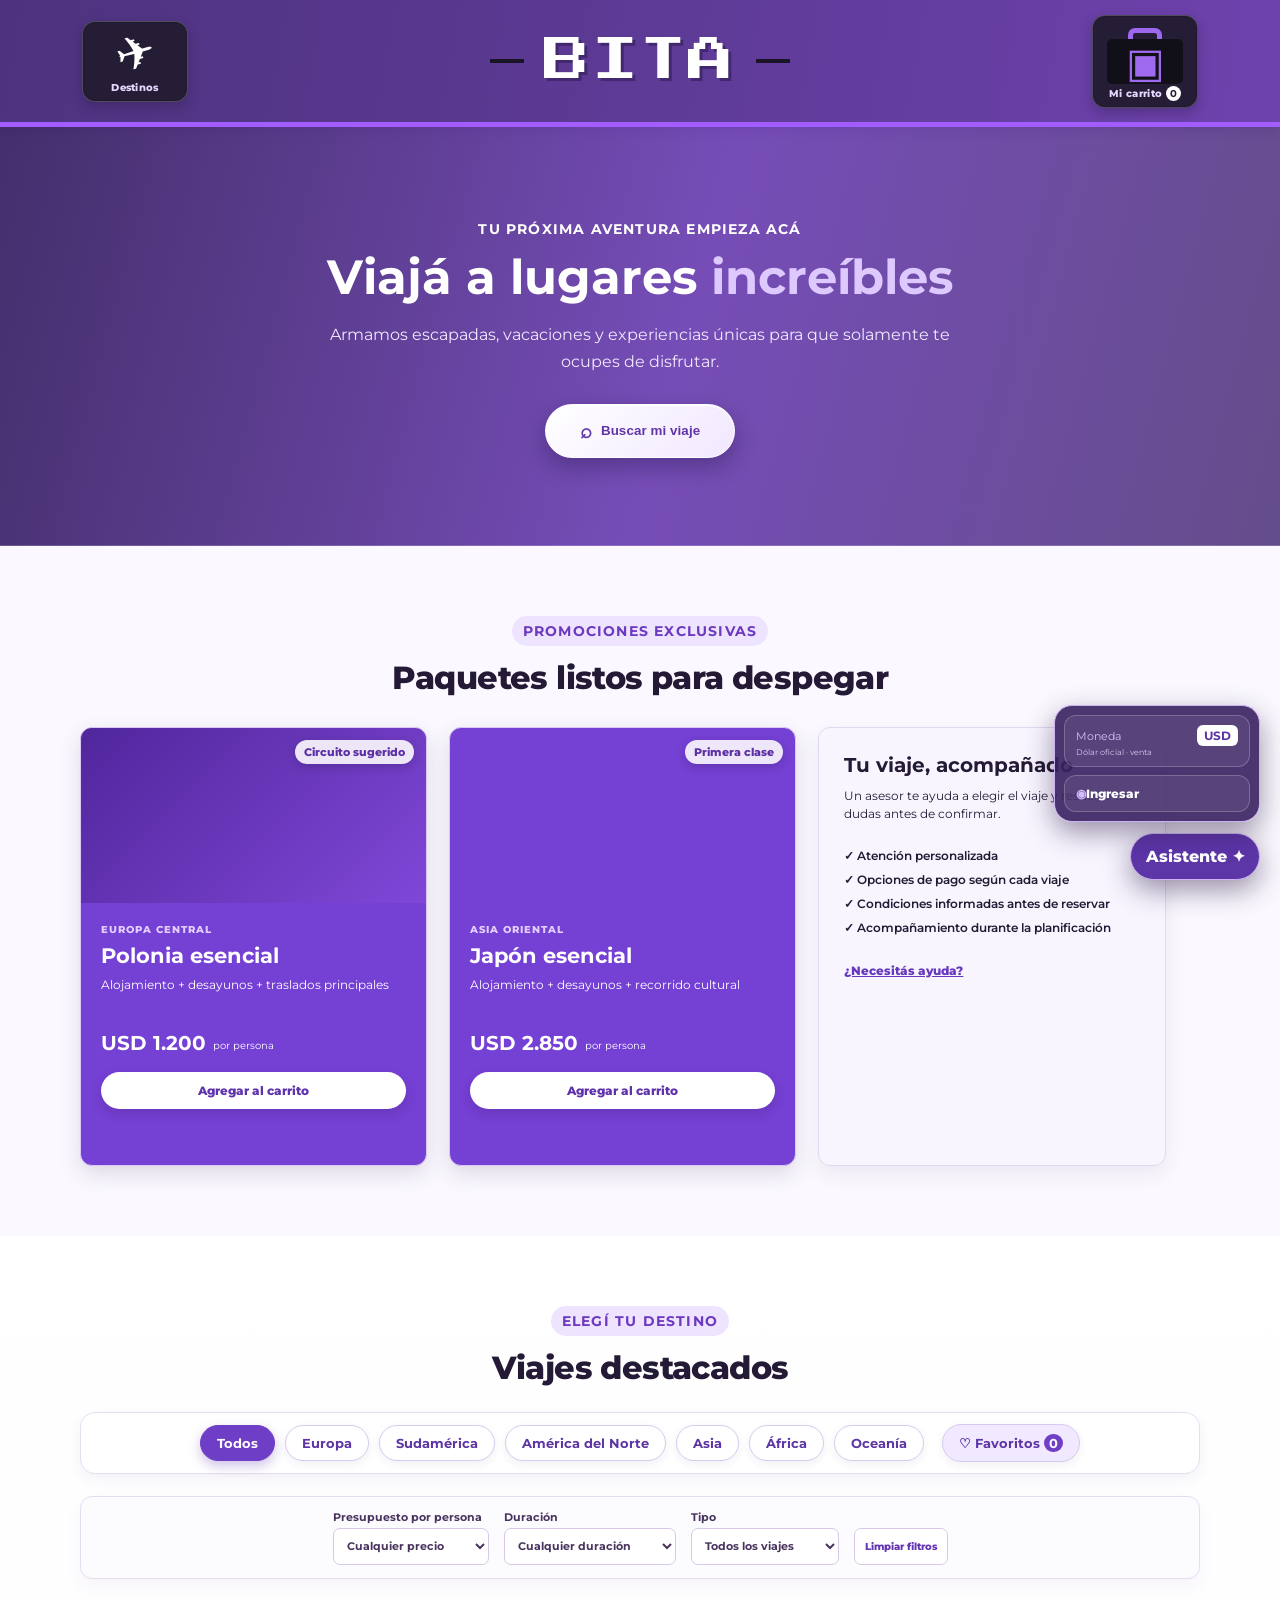
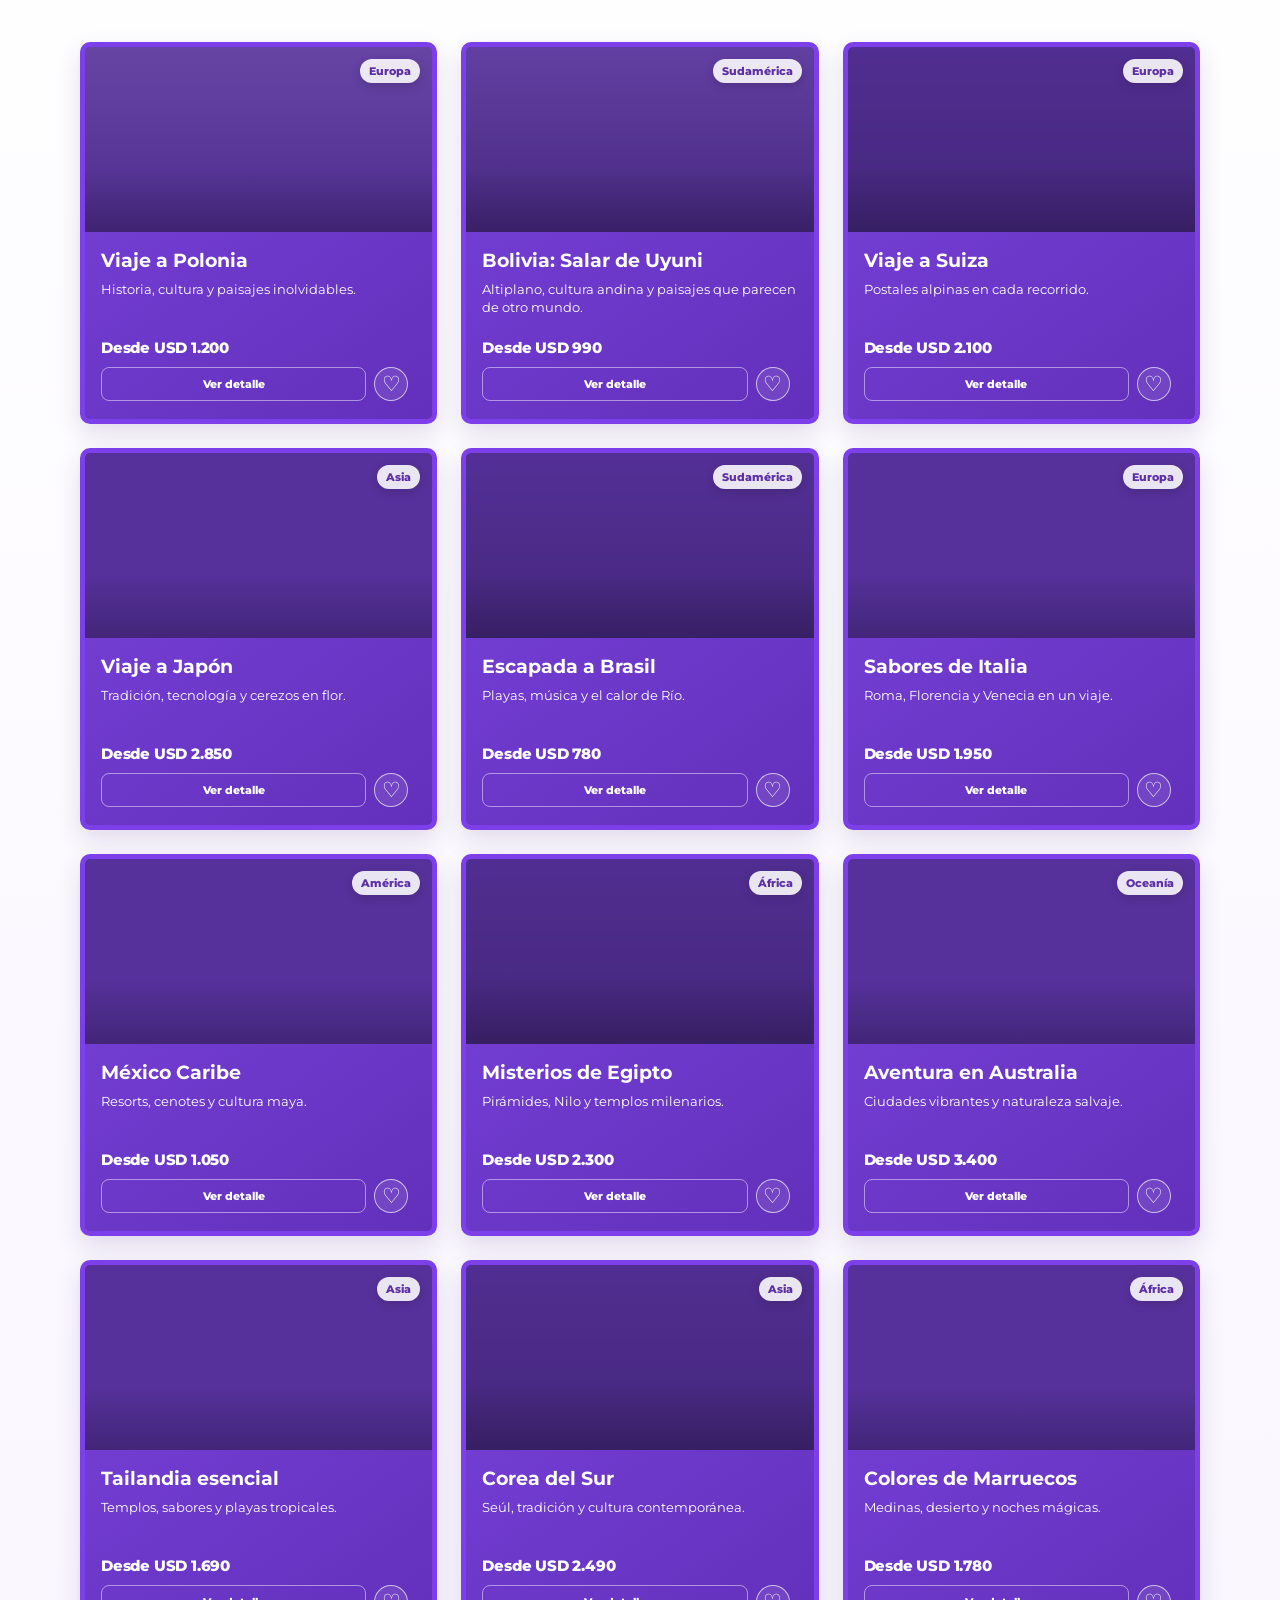
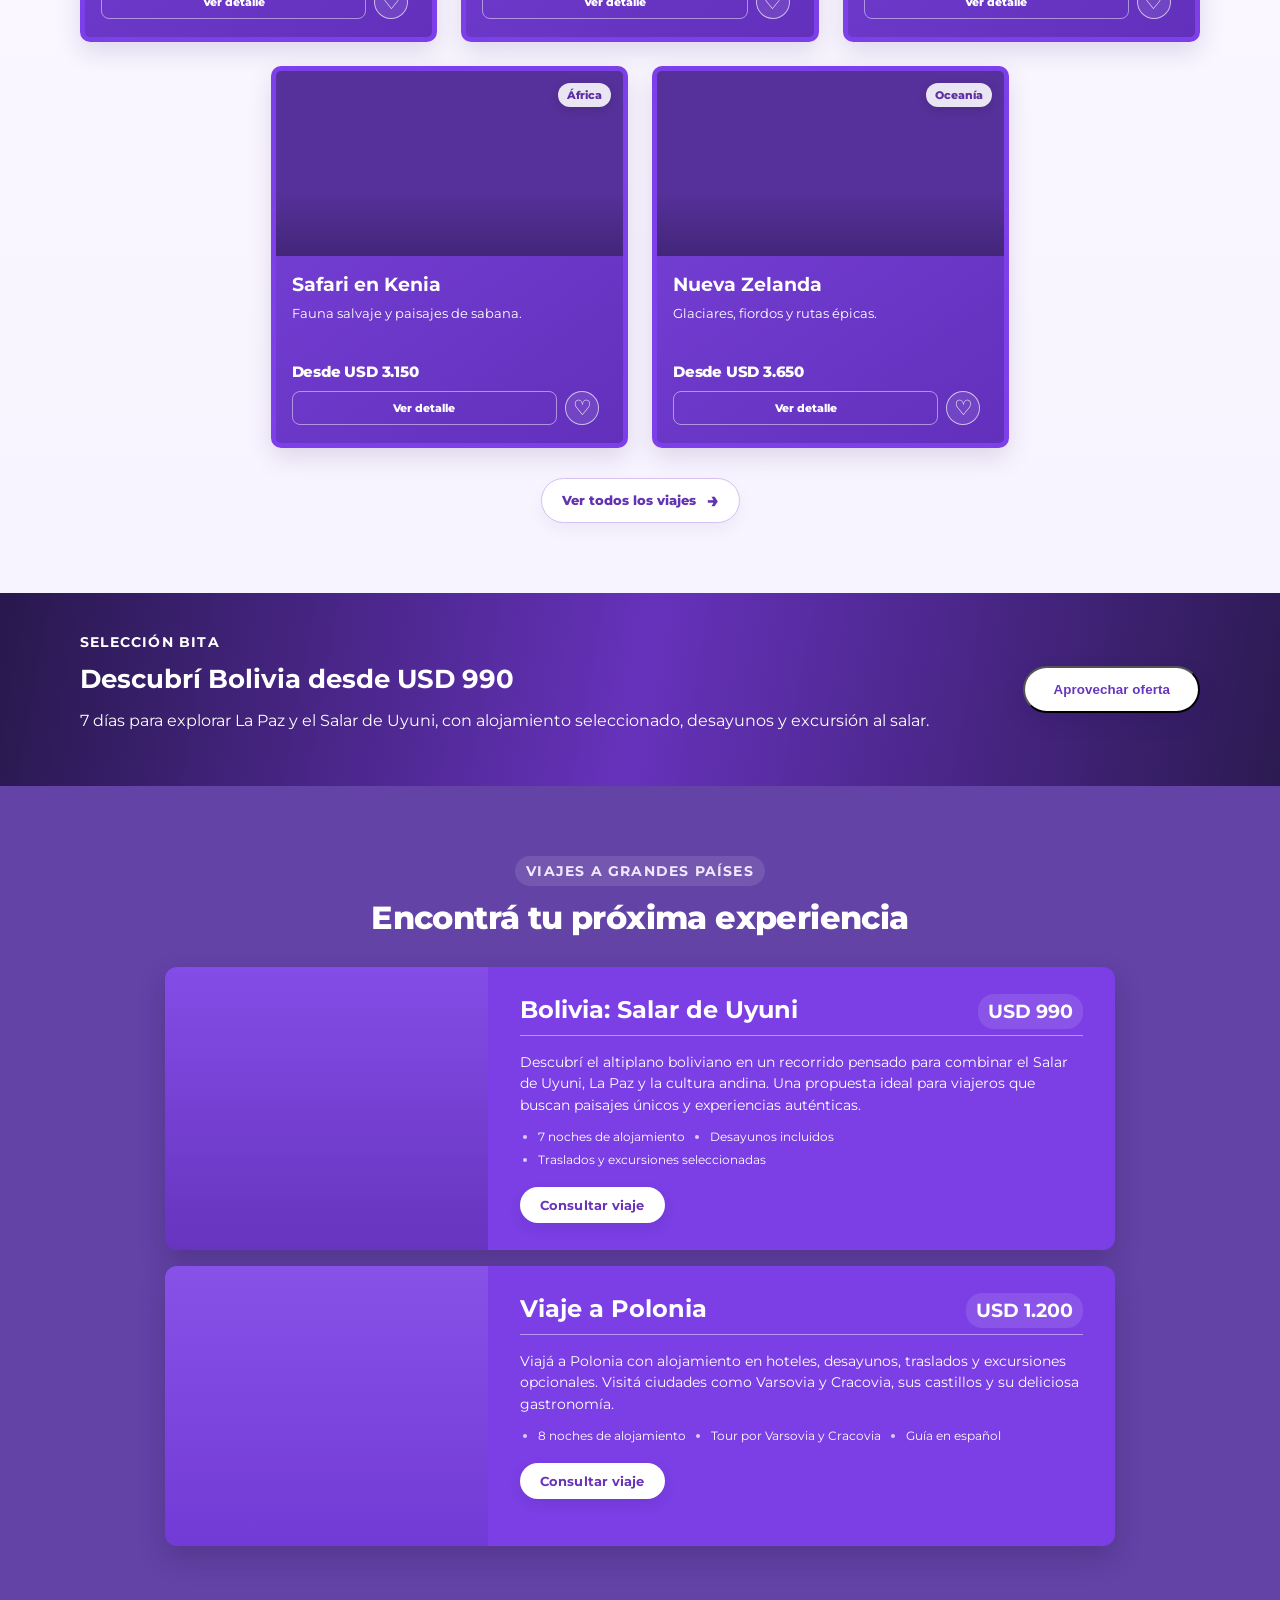
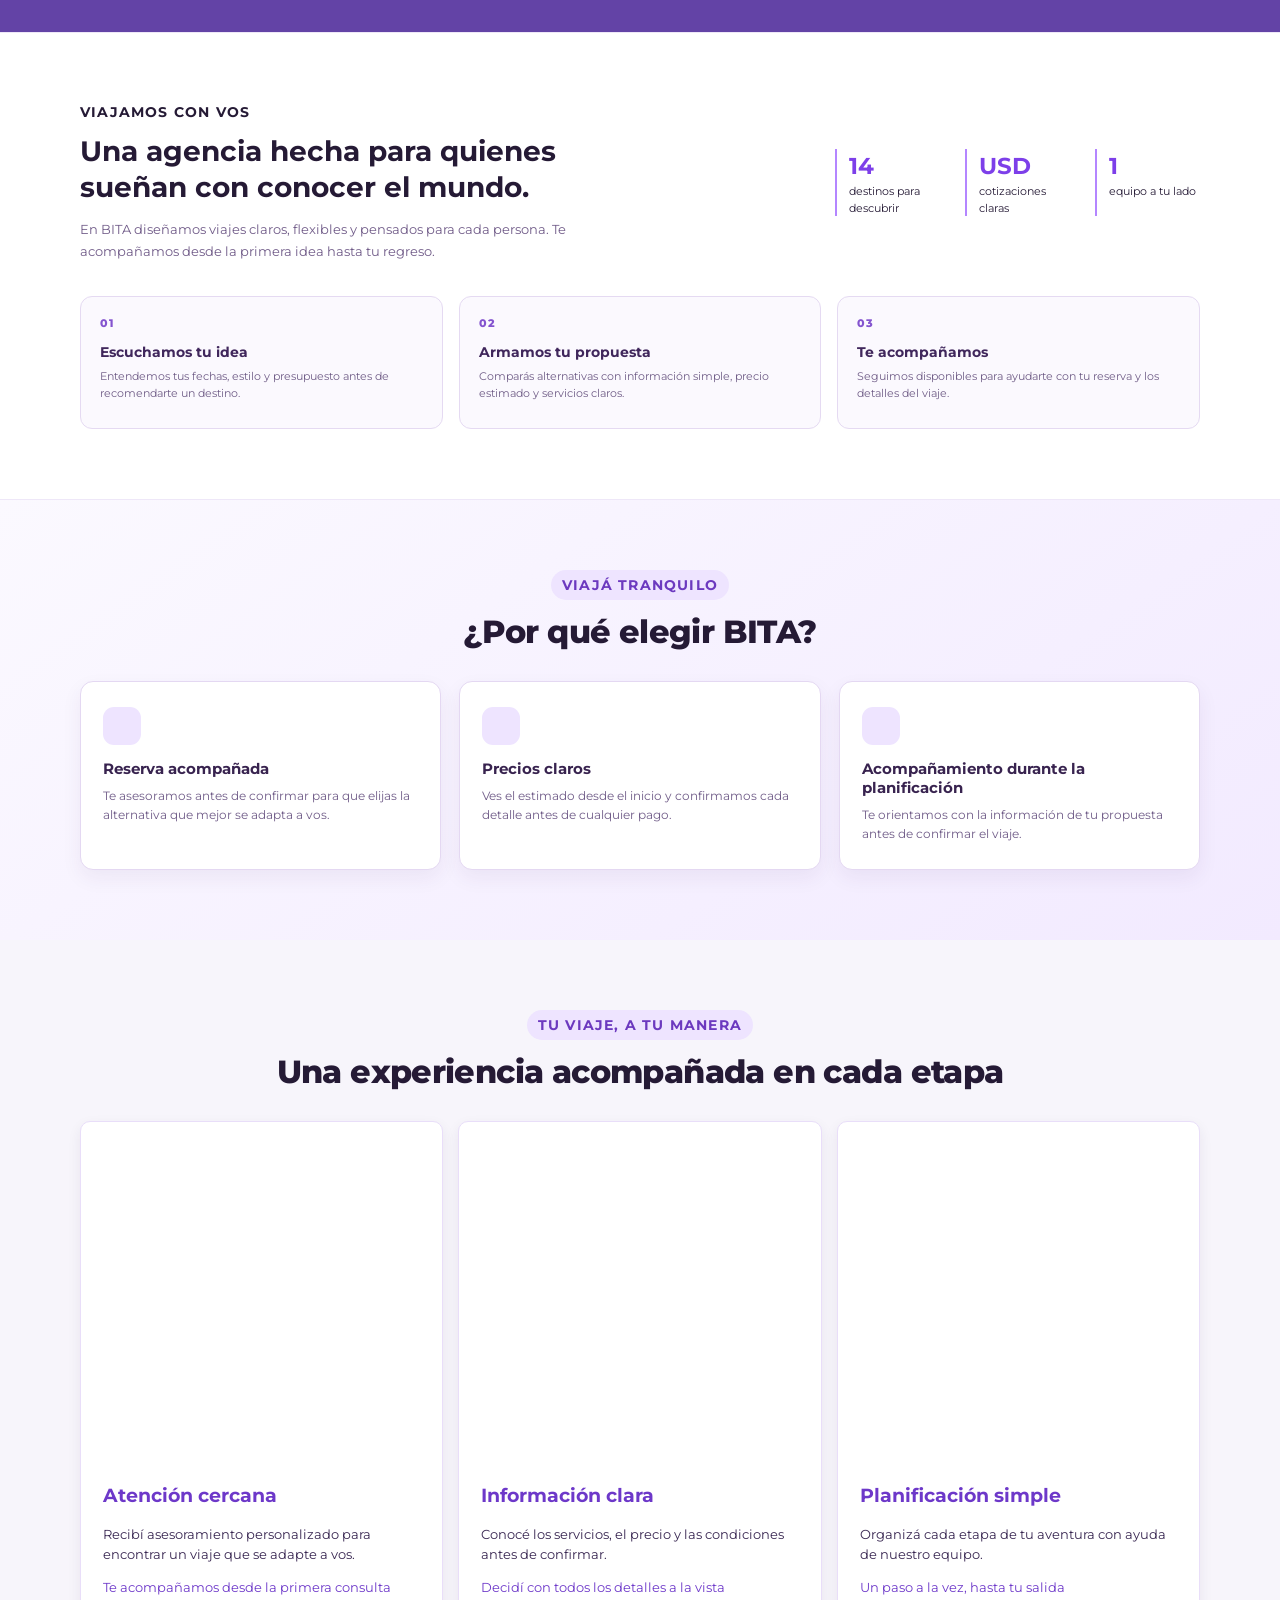
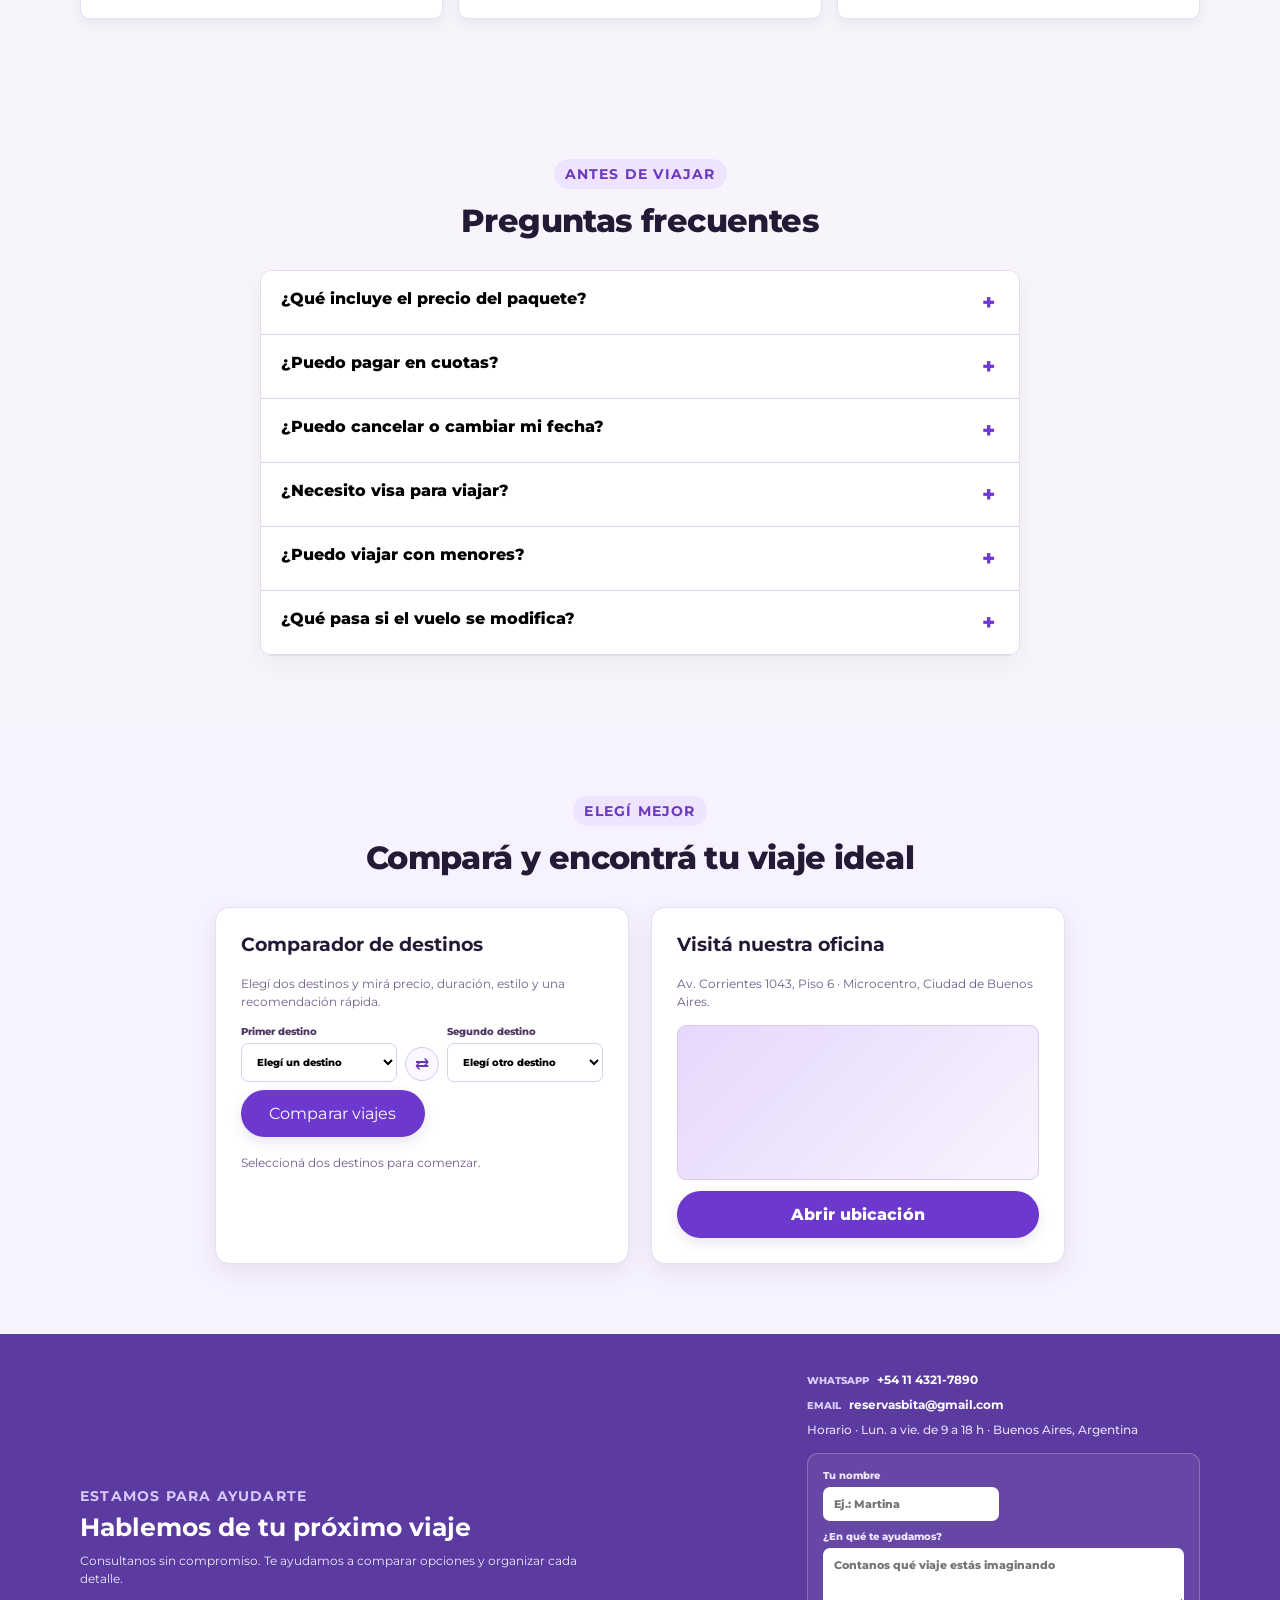
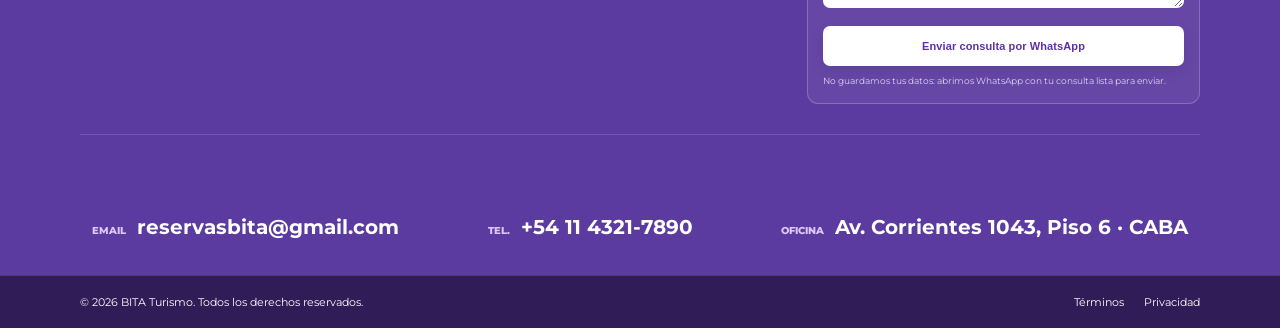
==== commit 876159a8: "Update index.html" ====
--- a/index.html
+++ b/index.html
@@ -9,7 +9,7 @@
   <link rel="preconnect" href="https://fonts.gstatic.com" crossorigin>
   <link href="https://fonts.googleapis.com/css2?family=Montserrat:wght@400;500;600;700;800&family=Press+Start+2P&display=swap" rel="stylesheet">
   <link rel="stylesheet" href="css/estilos.css">
-  <script src="js/app.js" defer></script>
+  <script src="js/app-local.js" defer></script>
 </head>
 <body>
   <header class="encabezado">
@@ -19,15 +19,15 @@
         <a class="marca-texto" href="#inicio" aria-label="BITA, inicio"><i></i>BITA<i></i></a>
         <button class="icono-cabecera valija" type="button" data-accion="abrir-carrito" aria-label="Abrir carrito"><span class="asa-valija" aria-hidden="true"></span><span class="cuerpo-valija" aria-hidden="true">▣</span><small>Mi carrito <b id="contador-carrito">0</b></small></button>
       </div>
-      <button class="boton-menu" type="button" aria-label="Abrir menú" aria-expanded="false">☰</button>
-      <nav class="menu-principal" aria-label="Navegación principal">
+      <button class="boton-menu" type="button" aria-label="Abrir menú" aria-expanded="false" aria-controls="menu-principal">☰</button>
+      <nav class="menu-principal" id="menu-principal" aria-label="Navegación principal">
         <a href="#inicio">Inicio</a>
         <a href="#viajes">Viajes</a>
         <a href="#paquetes">Paquetes</a>
         <a href="#nosotros">Nosotros</a>
       </nav>
       <div class="acciones-cuenta">
-        <button type="button" class="selector-moneda" data-accion="cambiar-moneda" aria-label="Cambiar precios entre dólares y pesos argentinos"><span>Moneda</span><b>USD</b><small id="estado-cotizacion">Cotización oficial</small></button>
+        <button type="button" class="selector-moneda" data-accion="cambiar-moneda" aria-label="Cambiar precios entre dólares y pesos argentinos"><span>Moneda</span><b>USD</b><small id="estado-cotizacion">Dólar oficial · venta</small></button>
         <button type="button" class="boton-cuenta" data-accion="abrir-login" data-cuenta-acceso><span class="usuario-icono" aria-hidden="true">◉</span><span class="texto-cuenta">Ingresar</span></button>
       </div>
     </div>
@@ -47,15 +47,15 @@
       <div class="contenedor">
         <div class="titulo-seccion"><p>Promociones exclusivas</p><h2 id="titulo-paquetes">Paquetes listos para despegar</h2></div>
         <div class="paquetes-contenido">
-          <article class="paquete paquete-poland" data-paquete="Escapada Polonia" data-precio="1167" data-noches="6 días">
-            <div class="paquete-foto"><span class="chip">Más elegido</span></div>
-            <div class="paquete-info"><p class="paquete-destino">EUROPA CENTRAL</p><h3>Escapada a Polonia</h3><p>Hotel + vuelo + desayuno</p><div class="paquete-pie"><strong>USD 1.167</strong><span>por persona</span></div><button type="button" class="boton-agregar" data-accion="agregar-carrito">Agregar al carrito</button></div>
-          </article>
-          <article class="paquete paquete-spain" data-paquete="España Premium" data-precio="6767" data-noches="14 días">
+          <article class="paquete paquete-poland" data-paquete="Polonia esencial" data-precio="1200" data-noches="8 días">
+            <div class="paquete-foto"><span class="chip">Circuito sugerido</span></div>
+            <div class="paquete-info"><p class="paquete-destino">EUROPA CENTRAL</p><h3>Polonia esencial</h3><p>Alojamiento + desayunos + traslados principales</p><div class="paquete-pie"><strong>USD 1.200</strong><span>por persona</span></div><button type="button" class="boton-agregar" data-accion="agregar-carrito">Agregar al carrito</button></div>
+          </article>
+          <article class="paquete paquete-japon" data-paquete="Japón esencial" data-precio="2850" data-noches="12 días">
             <div class="paquete-foto"><span class="chip">Primera clase</span></div>
-            <div class="paquete-info"><p class="paquete-destino">MEDITERRÁNEO</p><h3>España Premium</h3><p>Vuelo primera clase + hotel + experiencias</p><div class="paquete-pie"><strong>USD 6.767</strong><span>por persona</span></div><button type="button" class="boton-agregar" data-accion="agregar-carrito">Agregar al carrito</button></div>
-          </article>
-          <aside class="beneficios"><h3>Tu viaje, protegido</h3><p>Todos los paquetes incluyen asistencia antes y durante tu aventura.</p><ul><li>✓ Atención personalizada</li><li>✓ Cuotas y medios de pago</li><li>✓ Cancelación flexible</li><li>✓ Soporte 24/7</li></ul><button type="button" class="enlace-asistencia" data-accion="mostrar-asistencia">¿Necesitás ayuda?</button></aside>
+            <div class="paquete-info"><p class="paquete-destino">ASIA ORIENTAL</p><h3>Japón esencial</h3><p>Alojamiento + desayunos + recorrido cultural</p><div class="paquete-pie"><strong>USD 2.850</strong><span>por persona</span></div><button type="button" class="boton-agregar" data-accion="agregar-carrito">Agregar al carrito</button></div>
+          </article>
+          <aside class="beneficios"><h3>Tu viaje, acompañado</h3><p>Un asesor te ayuda a elegir el viaje y resuelve tus dudas antes de confirmar.</p><ul><li>✓ Atención personalizada</li><li>✓ Opciones de pago según cada viaje</li><li>✓ Condiciones informadas antes de reservar</li><li>✓ Acompañamiento durante la planificación</li></ul><button type="button" class="enlace-asistencia" data-accion="mostrar-asistencia">¿Necesitás ayuda?</button></aside>
         </div>
       </div>
     </section>
@@ -76,7 +76,7 @@
           <button class="filtro" type="button" data-filtro="oceania">Oceanía</button>
           <button class="boton-favoritos" type="button" data-accion="ver-favoritos">♡ Favoritos <span id="contador-favoritos">0</span></button>
         </div>
-        <div class="filtros-avanzados" aria-label="Filtros para viajes destacados"><label for="filtro-precio">Presupuesto <select id="filtro-precio"><option value="todos">Cualquier precio</option><option value="1200">Hasta USD 1.200</option><option value="2000">Hasta USD 2.000</option><option value="3000">Hasta USD 3.000</option></select></label><label for="filtro-duracion">Duración <select id="filtro-duracion"><option value="todos">Cualquier duración</option><option value="corta">Hasta 7 días</option><option value="media">8 a 10 días</option><option value="larga">Más de 10 días</option></select></label><label for="filtro-tipo">Tipo <select id="filtro-tipo"><option value="todos">Todos los viajes</option><option value="Aventura">Aventura</option><option value="Cultural">Cultural</option><option value="Relax">Relax</option><option value="Naturaleza">Naturaleza</option><option value="Gastronomía">Gastronomía</option><option value="Safari">Safari</option></select></label><label for="pasajeros">Pasajeros <select id="pasajeros"><option value="1">1 pasajero</option><option value="2">2 pasajeros</option><option value="3">3 pasajeros</option><option value="4+">4+ pasajeros</option></select></label><button type="button" class="limpiar-filtros" data-accion="limpiar-filtros">Limpiar filtros</button></div><p id="estado-filtros" class="estado-filtros" aria-live="polite"></p>
+        <div class="filtros-avanzados" aria-label="Filtros para viajes destacados"><label for="filtro-precio">Presupuesto por persona <select id="filtro-precio"><option value="todos">Cualquier precio</option><option value="1200">Hasta USD 1.200</option><option value="2000">Hasta USD 2.000</option><option value="3000">Hasta USD 3.000</option></select></label><label for="filtro-duracion">Duración <select id="filtro-duracion"><option value="todos">Cualquier duración</option><option value="corta">Hasta 7 días</option><option value="media">8 a 10 días</option><option value="larga">Más de 10 días</option></select></label><label for="filtro-tipo">Tipo <select id="filtro-tipo"><option value="todos">Todos los viajes</option><option value="Aventura">Aventura</option><option value="Cultural">Cultural</option><option value="Relax">Relax</option><option value="Naturaleza">Naturaleza</option><option value="Gastronomía">Gastronomía</option><option value="Safari">Safari</option></select></label><button type="button" class="limpiar-filtros" data-accion="limpiar-filtros">Limpiar filtros</button></div><p id="estado-filtros" class="estado-filtros" aria-live="polite"></p>
         <div class="tarjetas-destinos">
           <article class="tarjeta-destino polonia" data-region="europa" data-destino="Polonia" data-precio="USD 1.200">
             <div class="imagen-destino"><span class="chip">Europa</span></div>
@@ -106,7 +106,7 @@
       </div>
     </section>
 
-    <section class="ofertas seccion"><div class="contenedor oferta-contenido"><div><p class="etiqueta">Último momento</p><h2>Oferta relámpago: Bolivia</h2><p>Reservá hoy y obtené 15% de descuento en la próxima salida.</p></div><div class="reloj"><span id="horas">08</span>:<span id="minutos">00</span>:<span id="segundos">00</span><small>horas &nbsp;&nbsp; minutos &nbsp;&nbsp; segundos</small></div><button class="boton boton-principal" type="button" data-accion="oferta">Aprovechar oferta</button></div></section>
+    <section class="ofertas seccion"><div class="contenedor oferta-contenido"><div><p class="etiqueta">Selección BITA</p><h2>Descubrí Bolivia desde USD 990</h2><p>7 días para explorar La Paz y el Salar de Uyuni, con alojamiento seleccionado, desayunos y excursión al salar.</p></div><button class="boton boton-principal" type="button" data-accion="oferta">Aprovechar oferta</button></div></section>
 
     <section class="viajes seccion" id="viajes" aria-labelledby="titulo-viajes">
       <div class="contenedor">
@@ -126,12 +126,12 @@
     </section>
 
     <section class="nosotros seccion" id="nosotros">
-      <div class="contenedor nosotros-contenido"><div><p class="etiqueta">Viajamos con vos</p><h2>Una agencia hecha para quienes sueñan con conocer el mundo.</h2><p class="texto-nosotros">En BITA diseñamos viajes claros, flexibles y pensados para cada persona. Te acompañamos desde la primera idea hasta tu regreso.</p></div><div class="numeros"><p><b>+12</b> años creando recuerdos</p><p><b>+8.000</b> viajeros felices</p><p><b>24/7</b> acompañamiento</p></div></div>
+      <div class="contenedor nosotros-contenido"><div><p class="etiqueta">Viajamos con vos</p><h2>Una agencia hecha para quienes sueñan con conocer el mundo.</h2><p class="texto-nosotros">En BITA diseñamos viajes claros, flexibles y pensados para cada persona. Te acompañamos desde la primera idea hasta tu regreso.</p></div><div class="numeros"><p><b>14</b> destinos para descubrir</p><p><b>USD</b> cotizaciones claras</p><p><b>1</b> equipo a tu lado</p></div></div>
       <div class="contenedor forma-trabajo"><article><span aria-hidden="true">01</span><h3>Escuchamos tu idea</h3><p>Entendemos tus fechas, estilo y presupuesto antes de recomendarte un destino.</p></article><article><span aria-hidden="true">02</span><h3>Armamos tu propuesta</h3><p>Comparás alternativas con información simple, precio estimado y servicios claros.</p></article><article><span aria-hidden="true">03</span><h3>Te acompañamos</h3><p>Seguimos disponibles para ayudarte con tu reserva y los detalles del viaje.</p></article></div>
     </section>
-    <section class="confianza-bita seccion" aria-labelledby="titulo-confianza"><div class="contenedor"><div class="titulo-seccion"><p>Viajá tranquilo</p><h2 id="titulo-confianza">¿Por qué elegir BITA?</h2></div><div class="pilares-confianza"><article><span aria-hidden="true">⌑</span><h3>Reserva acompañada</h3><p>Te asesoramos antes de confirmar para que elijas la alternativa que mejor se adapta a vos.</p></article><article><span aria-hidden="true">◌</span><h3>Precios claros</h3><p>Ves el estimado desde el inicio y confirmamos cada detalle antes de cualquier pago.</p></article><article><span aria-hidden="true">✈</span><h3>Asistencia real</h3><p>Contás con nuestro equipo para consultas, cambios y ayuda durante el viaje.</p></article></div></div></section>
-    <section class="resenas seccion"><div class="contenedor"><div class="titulo-seccion"><p>Experiencias reales</p><h2>Lo que cuentan nuestros viajeros</h2></div><div class="lista-resenas"><article>★★★★★<p>“Todo salió perfecto. La atención antes y durante el viaje fue excelente.”</p><strong>— Camila, Polonia</strong></article><article>★★★★★<p>“Un viaje inolvidable, con excursiones muy bien organizadas.”</p><strong>— Martín, Bolivia</strong></article><article>★★★★★<p>“La propuesta superó nuestras expectativas. Volveríamos a elegir BITA.”</p><strong>— Lucía, España</strong></article></div></div></section>
-    <section class="faq seccion"><div class="contenedor"><div class="titulo-seccion"><p>Antes de viajar</p><h2>Preguntas frecuentes</h2></div><div class="preguntas"><button class="pregunta">¿Qué incluye el precio del paquete?<span>+</span></button><p>Cada programa indica sus servicios incluidos. En general contempla alojamiento, traslados y excursiones señaladas; vuelos, comidas, seguro y visados solo se incluyen cuando la ficha lo aclara.</p><button class="pregunta">¿Puedo pagar en cuotas?<span>+</span></button><p>Podemos ofrecer alternativas de pago y cuotas según el viaje y la fecha elegida. Un asesor te informa las opciones vigentes antes de confirmar la reserva.</p><button class="pregunta">¿Puedo cancelar o cambiar mi fecha?<span>+</span></button><p>Sí, cuando las condiciones de la tarifa lo permitan. Antes de reservar te informamos los plazos, costos de cambio o cancelación y las opciones disponibles.</p><button class="pregunta">¿Necesito visa para viajar?<span>+</span></button><p>Depende de tu nacionalidad, documentación y destino. Te orientamos durante la reserva, pero siempre debés verificar los requisitos oficiales antes de viajar.</p><button class="pregunta">¿Puedo viajar con menores?<span>+</span></button><p>Sí. Al pedir tu propuesta indicá las edades de los menores para recomendarte habitaciones, servicios y documentación necesaria para el viaje.</p><button class="pregunta">¿Qué pasa si el vuelo se modifica?<span>+</span></button><p>Si la aerolínea modifica un vuelo, te avisamos y te acompañamos para revisar las alternativas que ofrezca, según las condiciones de tu pasaje.</p></div></div></section>
+    <section class="confianza-bita seccion" aria-labelledby="titulo-confianza"><div class="contenedor"><div class="titulo-seccion"><p>Viajá tranquilo</p><h2 id="titulo-confianza">¿Por qué elegir BITA?</h2></div><div class="pilares-confianza"><article><span class="icono-pilar" aria-hidden="true"><svg viewBox="0 0 24 24" fill="none"><circle cx="12" cy="8" r="3.2"/><path d="M5.5 20v-1.8a6.5 6.5 0 0 1 13 0V20M18 5.5a3 3 0 0 1 0 5.8M20 14a4.8 4.8 0 0 1 1.5 3.5V20"/></svg></span><h3>Reserva acompañada</h3><p>Te asesoramos antes de confirmar para que elijas la alternativa que mejor se adapta a vos.</p></article><article><span class="icono-pilar" aria-hidden="true"><svg viewBox="0 0 24 24" fill="none"><path d="M20.5 13.5 13 21l-10-10V3h8l9.5 9.5a.7.7 0 0 1 0 1Z"/><circle cx="7.5" cy="7.5" r="1.2"/><path d="m11 14 2 2 4-4"/></svg></span><h3>Precios claros</h3><p>Ves el estimado desde el inicio y confirmamos cada detalle antes de cualquier pago.</p></article><article><span class="icono-pilar" aria-hidden="true"><svg viewBox="0 0 24 24" fill="none"><path d="M4 13v-1a8 8 0 0 1 16 0v1M4 13H3a2 2 0 0 0-2 2v2a2 2 0 0 0 2 2h2v-6H4Zm16 0h1a2 2 0 0 1 2 2v2a2 2 0 0 1-2 2h-2v-6h1ZM18 19a6 6 0 0 1-6 3h-2"/></svg></span><h3>Acompañamiento durante la planificación</h3><p>Te orientamos con la información de tu propuesta antes de confirmar el viaje.</p></article></div></div></section>
+    <section class="resenas seccion"><div class="contenedor"><div class="titulo-seccion"><p>Tu viaje, a tu manera</p><h2>Una experiencia acompañada en cada etapa</h2></div><div class="lista-resenas"><article><span class="valor-icono" aria-hidden="true"><svg viewBox="0 0 24 24" fill="none"><path d="M12 3.5 14.6 9l5.9.8-4.3 4.2 1 5.9-5.2-2.8-5.2 2.8 1-5.9-4.3-4.2 5.9-.8L12 3.5Z"/><path d="m9.2 12.2 1.8 1.8 3.8-4"/></svg></span><div><h3>Atención cercana</h3><p>Recibí asesoramiento personalizado para encontrar un viaje que se adapte a vos.</p></div><small>Te acompañamos desde la primera consulta</small></article><article><span class="valor-icono" aria-hidden="true"><svg viewBox="0 0 24 24" fill="none"><path d="M4 5.5h16v13H4zM8 9h8M8 12h5M8 15h3"/><path d="m15.5 15.5 1.5 1.5 3-3"/></svg></span><div><h3>Información clara</h3><p>Conocé los servicios, el precio y las condiciones antes de confirmar.</p></div><small>Decidí con todos los detalles a la vista</small></article><article><span class="valor-icono" aria-hidden="true"><svg viewBox="0 0 24 24" fill="none"><path d="M3 11.5 12 4l9 7.5M5.5 10v9h13v-9M9 19v-5h6v5"/><path d="m16 5 2.5 2"/></svg></span><div><h3>Planificación simple</h3><p>Organizá cada etapa de tu aventura con ayuda de nuestro equipo.</p></div><small>Un paso a la vez, hasta tu salida</small></article></div></div></section>
+    <section class="faq seccion"><div class="contenedor"><div class="titulo-seccion"><p>Antes de viajar</p><h2>Preguntas frecuentes</h2></div><div class="preguntas"><button class="pregunta">¿Qué incluye el precio del paquete?<span>+</span></button><p>Cada programa indica sus servicios incluidos. En general contempla alojamiento, traslados y excursiones señaladas; vuelos, comidas, seguro y visados solo se incluyen cuando la ficha lo aclara.</p><button class="pregunta">¿Puedo pagar en cuotas?<span>+</span></button><p>Las opciones de pago dependen del destino, la fecha y la disponibilidad. Un asesor te informa las alternativas y el cronograma antes de confirmar.</p><button class="pregunta">¿Puedo cancelar o cambiar mi fecha?<span>+</span></button><p>Los cambios y cancelaciones dependen de la tarifa contratada y de las condiciones de cada proveedor. Revisá las condiciones de tu propuesta antes de confirmar.</p><button class="pregunta">¿Necesito visa para viajar?<span>+</span></button><p>Depende de tu nacionalidad, documentación y destino. Te orientamos durante la reserva, pero siempre debés verificar los requisitos oficiales antes de viajar.</p><button class="pregunta">¿Puedo viajar con menores?<span>+</span></button><p>Sí. Al pedir tu propuesta indicá las edades de los menores para recomendarte habitaciones, servicios y documentación necesaria para el viaje.</p><button class="pregunta">¿Qué pasa si el vuelo se modifica?<span>+</span></button><p>Si la aerolínea modifica un vuelo, te avisamos y te acompañamos para revisar las alternativas que ofrezca, según las condiciones de tu pasaje.</p></div></div></section>
     <section class="explorar seccion"><div class="contenedor"><div class="titulo-seccion"><p>Elegí mejor</p><h2>Compará y encontrá tu viaje ideal</h2></div><div class="herramientas-viaje"><div class="comparador"><h3>Comparador de destinos</h3><p class="intro-comparador">Elegí dos destinos y mirá precio, duración, estilo y una recomendación rápida.</p><div class="selectores-comparador"><label for="comparar-a">Primer destino<select id="comparar-a"><option value="">Elegí un destino</option><option>Polonia</option><option>Bolivia</option><option>Suiza</option><option>Japón</option><option>Brasil</option><option>Italia</option><option>México</option><option>Egipto</option><option>Australia</option><option>Tailandia</option><option>Corea del Sur</option><option>Marruecos</option><option>Kenia</option><option>Nueva Zelanda</option></select></label><button type="button" class="intercambiar-comparacion" data-accion="intercambiar-comparacion" aria-label="Intercambiar destinos">⇄</button><label for="comparar-b">Segundo destino<select id="comparar-b"><option value="">Elegí otro destino</option><option>Polonia</option><option>Bolivia</option><option>Suiza</option><option>Japón</option><option>Brasil</option><option>Italia</option><option>México</option><option>Egipto</option><option>Australia</option><option>Tailandia</option><option>Corea del Sur</option><option>Marruecos</option><option>Kenia</option><option>Nueva Zelanda</option></select></label></div><button class="boton boton-modal" data-accion="comparar">Comparar viajes</button><div id="resultado-comparador" aria-live="polite"><p>Seleccioná dos destinos para comenzar.</p></div></div><div class="mapa"><h3>Visitá nuestra oficina</h3><p>Av. Corrientes 1043, Piso 6 · Microcentro, Ciudad de Buenos Aires.</p><div class="mapa-visual"><iframe title="Ubicación de la oficina de BITA Turismo" loading="lazy" src="https://www.openstreetmap.org/export/embed.html?bbox=-58.3925%2C-34.6065%2C-58.3785%2C-34.5995&amp;layer=mapnik&amp;marker=-34.6032%2C-58.3855"></iframe></div><button class="boton boton-modal" data-accion="ver-mapa">Abrir ubicación</button></div></div></div></section>
   </main>
 
@@ -152,10 +152,10 @@
 
   <div class="modal" id="modal" aria-hidden="true" role="dialog" aria-modal="true" aria-labelledby="modal-titulo"><div class="modal-contenido modal-viaje"><button class="cerrar-panel" type="button" data-accion="cerrar-modal" aria-label="Cerrar ventana">×</button><p class="etiqueta">Programa de viaje</p><h2 id="modal-titulo"></h2><div id="modal-texto"></div><div class="acciones-modal-viaje"><button class="boton boton-modal" type="button" data-accion="agregar-desde-detalle">Agregar al carrito</button><button class="boton boton-claro consultar" type="button">Quiero hacer una consulta</button></div><p class="aviso-disponibilidad">La disponibilidad y el precio final se confirman antes de realizar cualquier pago.</p></div></div>
 
-  <aside class="carrito" id="carrito" aria-hidden="true" aria-label="Carrito de compras">
-    <div class="carrito-encabezado"><div><p class="etiqueta">Tu selección</p><h2>Carrito de viaje</h2><p class="carrito-cantidad" id="cantidad-resumen-carrito" aria-live="polite">Todavía no agregaste viajes</p></div><button class="cerrar-panel" type="button" data-accion="cerrar-carrito" aria-label="Cerrar carrito">×</button></div>
+  <aside class="carrito" id="carrito" role="dialog" aria-modal="true" aria-hidden="true" aria-labelledby="titulo-carrito">
+    <div class="carrito-encabezado"><div><p class="etiqueta">Tu selección</p><h2 id="titulo-carrito">Carrito de viaje</h2><p class="carrito-cantidad" id="cantidad-resumen-carrito" aria-live="polite">Todavía no agregaste viajes</p></div><button class="cerrar-panel" type="button" data-accion="cerrar-carrito" aria-label="Cerrar carrito">×</button></div>
     <div id="items-carrito" class="items-carrito"></div>
-    <div class="carrito-resumen"><p><span>Subtotal</span><strong id="subtotal-carrito">USD 0</strong></p><p><span>Impuestos estimados</span><strong id="impuestos-carrito">USD 0</strong></p><div><span>Total estimado</span><strong id="total-carrito">USD 0</strong></div><button type="button" class="boton boton-checkout" data-accion="checkout">Continuar reserva</button><button type="button" class="vaciar-carrito" data-accion="vaciar-carrito">Vaciar carrito</button></div>
+    <div class="carrito-resumen"><p><span>Subtotal estimado</span><strong id="subtotal-carrito">USD 0</strong></p><p><span>Gestión y coordinación (8%)</span><strong id="impuestos-carrito">USD 0</strong></p><div><span>Total estimado</span><strong id="total-carrito">USD 0</strong></div><button type="button" class="boton boton-checkout" data-accion="checkout">Continuar reserva</button><button type="button" class="vaciar-carrito" data-accion="vaciar-carrito">Vaciar carrito</button></div>
   </aside>
 
   <section class="modal-auth" id="modal-auth" aria-hidden="true" role="dialog" aria-modal="true" aria-labelledby="auth-titulo">
@@ -172,25 +172,25 @@
           <label for="email-login">Correo electrónico</label><input id="email-login" name="email" type="email" autocomplete="email" required placeholder="nombre@email.com">
           <label for="clave-login">Contraseña</label><div class="campo-clave"><input id="clave-login" name="password" type="password" autocomplete="current-password" required minlength="8" placeholder="Ingresá tu contraseña"><button type="button" class="ver-clave" data-clave="clave-login" aria-label="Mostrar contraseña">Mostrar</button></div>
           <div class="opciones-auth"><label class="checkbox"><input id="recordar-sesion" type="checkbox"> Recordarme en este dispositivo</label><button type="button" class="link-form" data-accion="recuperar-clave">¿Olvidaste tu contraseña?</button></div>
-          <p class="mensaje-auth" id="mensaje-login" role="status" aria-live="polite"></p><button class="boton boton-modal" type="submit">Ingresar de forma segura</button>
+          <p class="mensaje-auth" id="mensaje-login" role="status" aria-live="polite"></p><button class="boton boton-modal" type="submit">Ingresar</button>
           <p class="cambio-auth">¿Todavía no tenés cuenta? <button type="button" class="link-form" data-accion="ir-registro">Creala sin costo</button></p>
         </form>
         <form id="form-registro" class="form-auth oculto" novalidate>
           <p class="etiqueta">Viajá con beneficios</p><h2>Creá tu cuenta BITA</h2><p>Guardá tus destinos, recibí propuestas personalizadas y gestioná tus reservas.</p>
           <label for="nombre-registro">Nombre y apellido</label><input id="nombre-registro" name="nombre" type="text" autocomplete="name" required minlength="3" placeholder="Como figura en tu documento">
           <label for="email-registro">Correo electrónico</label><input id="email-registro" name="email" type="email" autocomplete="email" required placeholder="nombre@email.com">
-          <label for="telefono-registro">WhatsApp <span class="opcional">(opcional)</span></label><input id="telefono-registro" name="telefono" type="tel" autocomplete="tel" inputmode="tel" placeholder="+54 9 11 1234 5678">
+          <label for="telefono-registro">WhatsApp <span class="opcional">(opcional)</span></label><input id="telefono-registro" name="telefono" type="tel" autocomplete="tel" inputmode="tel" maxlength="24" aria-describedby="ayuda-whatsapp" placeholder="+54 9 11 1234 5678"><small id="ayuda-whatsapp" class="ayuda-campo">Incluí el código de país; podés usar espacios, guiones o paréntesis.</small>
           <label for="clave-registro">Contraseña</label><div class="campo-clave"><input id="clave-registro" name="password" type="password" autocomplete="new-password" required minlength="8" aria-describedby="ayuda-clave" placeholder="Mínimo 8 caracteres"><button type="button" class="ver-clave" data-clave="clave-registro" aria-label="Mostrar contraseña">Mostrar</button></div><small id="ayuda-clave" class="ayuda-campo">Usá al menos 8 caracteres, una mayúscula y un número.</small>
           <label for="confirmar-clave">Confirmá tu contraseña</label><div class="campo-clave"><input id="confirmar-clave" name="confirmar-password" type="password" autocomplete="new-password" required placeholder="Repetí tu contraseña"><button type="button" class="ver-clave" data-clave="confirmar-clave" aria-label="Mostrar contraseña">Mostrar</button></div>
-          <label class="checkbox checkbox-legal"><input id="acepta-terminos" type="checkbox" required> Acepto los <a href="#inicio">Términos y condiciones</a> y la <a href="#inicio">Política de privacidad</a>.</label>
-          <label class="checkbox"><input id="recibir-novedades" type="checkbox"> Quiero recibir ofertas y novedades de BITA.</label>
+          <label class="checkbox"><input id="novedades-bita" name="novedades" type="checkbox"> Quiero recibir novedades de BITA por correo electrónico.</label>
+          <label class="checkbox checkbox-legal"><input id="acepta-terminos" type="checkbox" required> Acepto los <a href="terminos.html">Términos y condiciones</a> y la <a href="privacidad.html">Política de privacidad</a>.</label>
           <p class="mensaje-auth" id="mensaje-registro" role="status" aria-live="polite"></p><button class="boton boton-modal" type="submit">Crear mi cuenta</button>
           <p class="cambio-auth">¿Ya tenés cuenta? <button type="button" class="link-form" data-accion="ir-login">Iniciá sesión</button></p>
         </form>
         <form id="form-recuperar" class="form-auth oculto" novalidate>
-          <p class="etiqueta">Recuperá el acceso</p><h2>Restablecé tu contraseña</h2><p>Ingresá el correo asociado a tu cuenta. Cuando conectemos el correo de BITA, vas a recibir allí las instrucciones para crear una nueva clave.</p>
+          <p class="etiqueta">Recuperá el acceso</p><h2>Restablecé tu contraseña</h2><p>Para recuperar el acceso, escribinos desde tu correo a <a href="mailto:reservasbita@gmail.com?subject=Recuperar%20acceso%20a%20BITA">reservasbita@gmail.com</a> e indicá el email asociado a tu cuenta.</p>
           <label for="email-recuperar">Correo electrónico</label><input id="email-recuperar" name="email" type="email" autocomplete="email" required placeholder="nombre@email.com">
-          <p class="mensaje-auth" id="mensaje-recuperar" role="status" aria-live="polite"></p><button class="boton boton-modal" type="submit">Enviar instrucciones</button>
+          <p class="mensaje-auth" id="mensaje-recuperar" role="status" aria-live="polite"></p><button class="boton boton-modal" type="submit">Contactar a BITA</button>
           <p class="cambio-auth"><button type="button" class="link-form" data-accion="ir-login">← Volver a iniciar sesión</button></p>
         </form>
         <p class="seguridad-auth"><span aria-hidden="true">⌑</span> Tus datos se usan solo para gestionar tu experiencia de viaje.</p>
@@ -200,29 +200,32 @@
   <section class="checkout modal-auth" id="checkout" aria-hidden="true" role="dialog" aria-modal="true" aria-labelledby="titulo-checkout">
     <div class="auth-contenido checkout-contenido">
       <button class="cerrar-panel" type="button" data-accion="cerrar-checkout" aria-label="Cerrar reserva">×</button>
-      <div class="checkout-cabecera"><p class="etiqueta">Solicitud de reserva</p><h2 id="titulo-checkout">Estás a un paso de viajar</h2><p>Dejanos tus datos y un asesor BITA confirmará disponibilidad, precio final y formas de pago.</p></div>
+      <div class="checkout-cabecera"><p class="etiqueta">Solicitud de reserva</p><h2 id="titulo-checkout">Solicitá tu viaje</h2><p>Enviá tus datos y un asesor BITA revisará disponibilidad y precio final. El pago se habilita únicamente después de aprobar la solicitud. La reserva y el cronograma se confirman en USD; cualquier conversión a pesos es orientativa.</p></div>
       <ol class="pasos-checkout" aria-label="Etapas de la reserva"><li class="activo"><span>1</span> Tu viaje</li><li class="activo"><span>2</span> Tus datos</li><li><span>3</span> Confirmación</li></ol>
       <div class="resumen-checkout" id="resumen-checkout" aria-live="polite"></div>
       <form id="form-checkout" class="form-auth" novalidate>
-        <fieldset><legend>Datos de contacto</legend><div class="campos-dobles"><label for="nombre-checkout">Nombre y apellido<input id="nombre-checkout" name="nombre" required autocomplete="name" placeholder="Como figura en tu documento"></label><label for="email-checkout">Correo electrónico<input id="email-checkout" name="email" required type="email" autocomplete="email" placeholder="nombre@email.com"></label></div><label for="telefono-checkout">WhatsApp de contacto<input id="telefono-checkout" name="telefono" required type="tel" autocomplete="tel" inputmode="tel" placeholder="+54 9 11 1234 5678"></label></fieldset>
-        <fieldset><legend>Datos del viaje</legend><div class="campos-dobles"><label for="salida-checkout">Fecha estimada de salida<input id="salida-checkout" name="salida" required type="date"></label><label for="pasajeros-checkout">Pasajeros<select id="pasajeros-checkout" name="pasajeros" required><option value="">Seleccionar</option><option value="1">1 pasajero</option><option value="2">2 pasajeros</option><option value="3">3 pasajeros</option><option value="4+">4 o más pasajeros</option></select></label></div><label for="habitacion-checkout">Tipo de habitación<select id="habitacion-checkout" name="habitacion" required><option value="">Seleccionar</option><option>Doble</option><option>Triple</option><option>Individual</option></select></label><label for="comentarios-checkout">¿Hay algo que debamos saber? <span class="opcional">(opcional)</span><textarea id="comentarios-checkout" name="comentarios" rows="3" placeholder="Preferencias, necesidades de movilidad, celebraciones o consultas."></textarea></label></fieldset>
-        <label class="checkbox checkbox-legal"><input id="acepta-reserva" type="checkbox" required> Entiendo que esta solicitud no confirma la reserva ni realiza un cobro. Un asesor BITA me contactará para confirmar los detalles.</label>
+        <fieldset><legend>Datos de contacto</legend><p>Tu nombre y correo vienen de tu cuenta. Usaremos este WhatsApp para coordinar la solicitud; se guardará en tu perfil.</p><div class="campos-dobles"><label for="nombre-checkout">Nombre y apellido<input id="nombre-checkout" name="nombre" required autocomplete="name" readonly></label><label for="email-checkout">Correo electrónico<input id="email-checkout" name="email" required type="email" autocomplete="email" readonly></label></div><label for="telefono-checkout">WhatsApp de contacto<input id="telefono-checkout" name="telefono" required type="tel" autocomplete="tel" inputmode="tel" minlength="6" maxlength="40" placeholder="+54 9 11 1234 5678"></label></fieldset>
+        <fieldset><legend>Datos del viaje</legend><div class="campos-dobles"><label for="salida-checkout">Fecha estimada de salida<input id="salida-checkout" name="salida" required type="date"></label><label for="pasajeros-checkout">Cantidad de pasajeros<input id="pasajeros-checkout" name="pasajeros" type="number" min="1" max="12" step="1" value="1" required inputmode="numeric"></label></div><label for="habitacion-checkout">Tipo de habitación<select id="habitacion-checkout" name="habitacion" required><option value="">Seleccionar</option><option>Doble</option><option>Triple</option><option>Individual</option></select></label><label for="comentarios-checkout">¿Hay algo que debamos saber? <span class="opcional">(opcional)</span><textarea id="comentarios-checkout" name="comentarios" rows="3" placeholder="Preferencias, necesidades de movilidad, celebraciones o consultas."></textarea></label></fieldset>
+        <label class="checkbox checkbox-legal"><input id="acepta-reserva" type="checkbox" required> Entiendo que enviar la solicitud no confirma la reserva ni genera un cobro. BITA debe aprobarla antes de habilitar el pago.</label>
         <p class="mensaje-checkout" id="mensaje-checkout" role="status" aria-live="polite"></p><button class="boton boton-modal" type="submit">Enviar solicitud de reserva</button><p class="checkout-ayuda">¿Necesitás ayuda? Escribinos por <a href="mailto:reservasbita@gmail.com">correo</a> o llamanos al <a href="tel:+541143217890">+54 11 4321-7890</a>.</p>
       </form>
     </div>
   </section>
-  <section class="modal-auth" id="confirmacion" aria-hidden="true"><div class="auth-contenido confirmacion"><div class="check-confirmacion">✓</div><p class="etiqueta">Solicitud enviada</p><h2>¡Tu viaje está en marcha!</h2><p id="texto-confirmacion"></p><div class="resumen-confirmacion" id="resumen-confirmacion"></div><button class="boton boton-modal" type="button" data-accion="cerrar-confirmacion">Entendido</button></div></section>
-  <aside class="panel-cuenta" id="panel-cuenta"><button class="cerrar-panel" type="button" data-accion="cerrar-cuenta">×</button><p class="etiqueta">Mi cuenta</p><h2 id="nombre-cuenta">Viajero BITA</h2><div class="tabs-cuenta"><button data-tab="reservas">Reservas</button><button data-tab="guardados">Guardados</button><button data-tab="perfil">Perfil</button></div><div id="contenido-cuenta"></div></aside>
-  <button class="chat-boton" data-accion="abrir-chat" aria-label="Abrir asistencia BITA">Chat</button><section class="chat" id="chat" aria-label="Asistente virtual BITA"><div class="chat-top"><div><strong>Asistente virtual BITA</strong><small><span></span> Disponible · te ayudo a planear</small></div><button type="button" data-accion="cerrar-chat" aria-label="Cerrar chat">×</button></div><div class="chat-mensajes" id="chat-mensajes" aria-live="polite"><div class="mensaje-asesor"><p>¡Hola! Soy el asistente virtual de BITA.</p><p>Decime un destino, un presupuesto o el tipo de viaje que querés hacer y te ayudo a compararlo.</p></div></div><div class="opciones-chat" aria-label="Consultas frecuentes"><button type="button" data-chat="Busco un viaje hasta USD 2000">Hasta USD 2.000</button><button type="button" data-chat="Quiero un viaje en pareja">Viaje en pareja</button><button type="button" data-chat="¿Cómo hago una reserva?">Cómo reservar</button><button type="button" data-chat="Quiero conocer Japón">Conocer Japón</button></div><form id="form-chat"><label class="sr-only" for="mensaje-chat">Tu consulta</label><input id="mensaje-chat" required maxlength="240" placeholder="Ej.: playa, Japón o hasta USD 2.000"><button type="submit" aria-label="Enviar consulta">↑</button></form></section>
+  <section class="modal-auth simulacion-pago" id="pago-simulacion" aria-hidden="true" role="dialog" aria-modal="true" aria-labelledby="titulo-pago"><div class="auth-contenido pago-contenido"><button class="cerrar-panel" type="button" data-accion="cerrar-simulacion-pago" aria-label="Cerrar pago">×</button><div class="pago-marca"><span aria-hidden="true">✦</span><div><p class="etiqueta">BITA · pago de reserva</p><h2 id="titulo-pago">Confirmá tu pago</h2></div></div><p id="texto-pago-simulacion" class="texto-pago-simulacion">Revisá los datos de la cuota antes de continuar.</p><ol class="pago-pasos" aria-label="Pasos de reserva"><li class="completo"><span>✓</span>Solicitud</li><li class="completo"><span>✓</span>Aprobación</li><li class="actual"><span>3</span>Pago</li></ol><div class="pago-layout"><aside class="panel-resumen-pago"><div class="resumen-cabecera"><span>RESUMEN DE PAGO</span><span class="pago-seguro">● BITA</span></div><div class="resumen-confirmacion resumen-pago" id="resumen-pago-simulacion"></div></aside><form id="form-pago-tarjeta" class="form-pago-tarjeta" novalidate><div class="seccion-tarjeta-titulo"><div><span class="paso-formulario">ELEGÍ CÓMO PAGAR</span><p class="titulo-metodo-pago">Método de pago</p></div></div><div class="selector-metodo-pago" role="group" aria-label="Métodos de pago"><button type="button" class="metodo-pago-opcion activo" data-metodo-pago="tarjeta" aria-pressed="true"><span aria-hidden="true">▰</span>Tarjeta</button><button type="button" class="metodo-pago-opcion" data-metodo-pago="transferencia" aria-pressed="false"><span aria-hidden="true">⇄</span>Transferencia</button><button type="button" class="metodo-pago-opcion" data-metodo-pago="mercadopago" aria-pressed="false"><span aria-hidden="true">➤</span>Mercado Pago</button></div><div id="panel-metodo-tarjeta" class="metodo-pago-panel"><div class="seccion-tarjeta-titulo"><div><span class="paso-formulario">DATOS DE PAGO</span><p class="titulo-metodo-pago">Tarjeta de crédito o débito</p></div><span class="marcas-tarjeta" aria-label="Tarjetas">VISA · MC</span></div><div class="vista-tarjeta" aria-label="Vista previa de la tarjeta"><div class="vista-tarjeta-top"><span>BITA</span><span>●●●</span></div><div class="chip-tarjeta" aria-hidden="true"><i></i></div><strong id="vista-numero-tarjeta">•••• •••• •••• ••••</strong><div class="vista-tarjeta-datos"><span id="vista-titular-tarjeta">NOMBRE DEL TITULAR</span><span id="vista-vencimiento-tarjeta">MM/AA</span></div></div><label for="titular-tarjeta">Nombre del titular<input id="titular-tarjeta" name="titular" autocomplete="off" required minlength="3" maxlength="60" placeholder="NOMBRE DEL TITULAR"></label><label for="numero-tarjeta">Número de tarjeta<input id="numero-tarjeta" name="numero" type="text" inputmode="numeric" autocomplete="off" required minlength="13" maxlength="23" pattern="[0-9 ]{13,23}" placeholder="0000 0000 0000 0000"></label><div class="campos-dobles"><label for="vencimiento-tarjeta">Vencimiento<input id="vencimiento-tarjeta" name="vencimiento" type="text" inputmode="numeric" autocomplete="off" required maxlength="5" pattern="(0[1-9]|1[0-2])/[0-9]{2}" placeholder="MM/AA"></label><label for="codigo-tarjeta">Código de seguridad<div class="campo-codigo"><input id="codigo-tarjeta" name="codigo" type="password" inputmode="numeric" autocomplete="off" required minlength="3" maxlength="4" pattern="[0-9]{3,4}" placeholder="CVV"><button type="button" id="ver-codigo-tarjeta" aria-label="Mostrar código de seguridad" aria-pressed="false">Ver</button></div></label></div></div><div id="panel-metodo-transferencia" class="metodo-pago-panel" hidden><div class="metodo-pago-info"><span class="metodo-pago-simbolo" aria-hidden="true">⇄</span><div><h3>Transferencia bancaria</h3><p>Solicitá los datos bancarios vigentes para esta reserva. BITA verificará la transferencia antes de actualizar el estado del pago.</p></div></div></div><div id="panel-metodo-mercadopago" class="metodo-pago-panel" hidden><div class="metodo-pago-info metodo-mercadopago-info"><span class="marca-mercadopago" aria-hidden="true">MP</span><div><h3>Mercado Pago</h3><p>Solicitá un enlace de pago asociado a esta cuota. El equipo BITA confirmará el pago cuando el proveedor lo acredite.</p></div></div></div><label class="checkbox pago-consentimiento"><input id="confirmar-pago" type="checkbox" required> Revisé el importe y quiero continuar.</label><p class="mensaje-checkout" id="mensaje-pago" role="status" aria-live="polite"></p><button class="boton boton-modal" type="submit"><span id="etiqueta-boton-pago">Pagar cuota</span><strong id="boton-total-pago"></strong></button></form></div></div></section>
+  <section class="modal-auth" id="confirmacion" role="dialog" aria-modal="true" aria-hidden="true" aria-labelledby="titulo-confirmacion"><div class="auth-contenido confirmacion"><div class="check-confirmacion" id="icono-confirmacion">✓</div><p class="etiqueta" id="etiqueta-confirmacion">Solicitud lista</p><h2 id="titulo-confirmacion">Enviá tu solicitud a BITA</h2><p id="texto-confirmacion"></p><div class="resumen-confirmacion" id="resumen-confirmacion"></div><p class="aviso-simulacion" id="aviso-confirmacion">Todavía no se realizó ningún pago. El equipo revisará disponibilidad, fecha y precio antes de confirmar la reserva.</p><a class="boton-enviar-whatsapp" id="enviar-reserva-whatsapp" href="#" target="_blank" rel="noopener noreferrer" hidden>Enviar solicitud al asesor por WhatsApp</a><button class="boton boton-modal" type="button" data-accion="cerrar-confirmacion">Ver mi solicitud</button></div></section>
+  <aside class="panel-cuenta" id="panel-cuenta" role="dialog" aria-modal="true" aria-hidden="true" aria-labelledby="nombre-cuenta"><button class="cerrar-panel" type="button" data-accion="cerrar-cuenta">×</button><p class="etiqueta">Mi cuenta</p><h2 id="nombre-cuenta">Viajero BITA</h2><div class="tabs-cuenta"><button data-tab="reservas">Reservas</button><button data-tab="guardados">Guardados</button><button data-tab="perfil">Perfil</button></div><div id="contenido-cuenta"></div></aside>
+  <section class="modal-auth" id="modal-plan-pagos" aria-hidden="true" role="dialog" aria-modal="true" aria-labelledby="titulo-plan-pagos"><div class="auth-contenido selector-plan-contenido"><button class="cerrar-panel" type="button" data-accion="cerrar-plan-pagos" aria-label="Cerrar planes de pago">×</button><p class="etiqueta">Reserva aprobada por BITA</p><h2 id="titulo-plan-pagos">Elegí cómo pagar</h2><p class="intro-plan-pagos">Compará el importe de hoy con el saldo y las fechas de cada pago antes de confirmar.</p><div id="opciones-plan-pagos"></div></div></section>
+  <section class="modal-auth" id="panel-agente" aria-hidden="true" role="dialog" aria-modal="true" aria-labelledby="titulo-panel-agente"><div class="auth-contenido agente-contenido"><button class="cerrar-panel" type="button" data-accion="cerrar-panel-agente" aria-label="Cerrar gestión BITA">×</button><p class="etiqueta">Área interna · personal BITA</p><h2 id="titulo-panel-agente">Gestión de solicitudes</h2><p class="agente-aclaracion">Revisá disponibilidad, precio y condiciones antes de aprobar. La nota que agregues será visible para el cliente.</p><div class="agente-barra-cuenta"><p class="identidad-agente" id="identidad-agente"></p><button type="button" class="agente-cerrar-sesion" data-accion="cerrar-sesion-agente">Cerrar sesión</button></div><div id="cola-solicitudes"></div></div></section>
+  <button class="chat-boton" data-accion="abrir-chat" aria-label="Abrir asistente de viajes BITA" aria-expanded="false" aria-controls="chat">Asistente <span aria-hidden="true">✦</span></button><section class="chat" id="chat" role="dialog" aria-modal="false" aria-labelledby="titulo-chat" aria-hidden="true"><div class="chat-top"><div class="chat-identidad"><span class="chat-avatar" aria-hidden="true">✦</span><span><strong id="titulo-chat">Asistente BITA</strong><small>Ideas y ayuda para tu viaje</small></span></div><div class="chat-controles"><button type="button" data-accion="reiniciar-chat" aria-label="Iniciar una conversación nueva" title="Nueva conversación">↻</button><button type="button" data-accion="cerrar-chat" aria-label="Cerrar chat">×</button></div></div><div class="chat-mensajes" id="chat-mensajes" aria-live="polite" aria-relevant="additions text"><p class="mensaje-asistente">¡Hola! Te ayudo a elegir un viaje y a entender cómo reservar.</p><p class="mensaje-asistente">Contame destino, presupuesto, duración o con quién viajás. Por ejemplo: “playa hasta USD 1.200” o “quiero conocer Japón”.</p></div><div class="opciones-chat" aria-label="Consultas frecuentes"><button type="button" data-chat="Busco un viaje hasta USD 2000">Hasta USD 2.000</button><button type="button" data-chat="Quiero un viaje de aventura">Aventura</button><button type="button" data-chat="Quiero viajar en familia">En familia</button><button type="button" data-chat="¿Cómo hago una reserva?">Cómo reservar</button></div><form id="form-chat" autocomplete="off"><label class="sr-only" for="mensaje-chat">Escribí tu consulta</label><input id="mensaje-chat" required maxlength="240" placeholder="Escribí tu consulta…"><button type="submit" aria-label="Enviar consulta">↑</button></form></section>
   <nav class="nav-movil" aria-label="Navegación rápida"><a href="#inicio">⌂<span>Inicio</span></a><button data-accion="mostrar-buscador">⌕<span>Buscar</span></button><button data-accion="abrir-carrito">▣<span>Carrito</span></button><button data-accion="abrir-login" data-cuenta-acceso>◉<span class="texto-cuenta">Cuenta</span></button></nav>
 
   <div class="aviso" id="aviso" role="status" aria-live="polite"></div>
 
   <footer id="contacto">
     <div class="contenedor contacto-bita"><div><p class="etiqueta">Estamos para ayudarte</p><h2>Hablemos de tu próximo viaje</h2><p>Consultanos sin compromiso. Te ayudamos a comparar opciones y organizar cada detalle.</p></div><div class="contacto-lateral"><div class="contacto-datos"><a href="https://wa.me/541143217890" target="_blank" rel="noopener"><span>WhatsApp</span> +54 11 4321-7890</a><a href="mailto:reservasbita@gmail.com"><span>Email</span> reservasbita@gmail.com</a><p>Horario · Lun. a vie. de 9 a 18 h · Buenos Aires, Argentina</p></div><form id="form-contacto" class="form-contacto"><label for="contacto-nombre">Tu nombre<input id="contacto-nombre" name="nombre" required autocomplete="name" placeholder="Ej.: Martina"></label><label for="contacto-consulta">¿En qué te ayudamos?<textarea id="contacto-consulta" name="consulta" required minlength="10" placeholder="Contanos qué viaje estás imaginando"></textarea></label><p id="mensaje-contacto" class="mensaje-contacto" role="status" aria-live="polite"></p><button type="submit" class="boton">Enviar consulta por WhatsApp</button><small>No guardamos tus datos: abrimos WhatsApp con tu consulta lista para enviar.</small></form></div></div>
-    <div class="contenedor redes-sociales"><p>Seguinos y descubrí nuevas ideas de viaje</p><div><a href="https://www.instagram.com/" target="_blank" rel="noopener" aria-label="Instagram de BITA" title="Instagram"><svg viewBox="0 0 24 24" aria-hidden="true"><rect x="3" y="3" width="18" height="18" rx="5"></rect><circle cx="12" cy="12" r="4"></circle><circle cx="17.5" cy="6.8" r="1"></circle></svg></a><a href="https://www.facebook.com/" target="_blank" rel="noopener" aria-label="Facebook de BITA" title="Facebook"><svg viewBox="0 0 24 24" aria-hidden="true"><path d="M14 21v-8h3l.5-3H14V8.2c0-.9.3-1.6 1.7-1.6H18V4a27 27 0 0 0-2.2-.1C12.8 3.9 11 5.7 11 8.9V10H8v3h3v8h3Z"></path></svg></a><a href="https://www.tiktok.com/" target="_blank" rel="noopener" aria-label="TikTok de BITA" title="TikTok"><svg viewBox="0 0 24 24" aria-hidden="true"><path d="M15 3v11.1a4.1 4.1 0 1 1-3-3.9V13a1.5 1.5 0 1 0 1 1.4V3h2c.4 2.2 1.7 3.7 4 4v2.3c-1.6-.1-3-.7-4-1.7Z"></path></svg></a><a href="https://www.youtube.com/" target="_blank" rel="noopener" aria-label="YouTube de BITA" title="YouTube"><svg viewBox="0 0 24 24" aria-hidden="true"><path d="M21 8.2a2.8 2.8 0 0 0-2-2C17.2 5.7 12 5.7 12 5.7s-5.2 0-7 .5a2.8 2.8 0 0 0-2 2C2.5 10 2.5 12 2.5 12s0 2 .5 3.8a2.8 2.8 0 0 0 2 2c1.8.5 7 .5 7 .5s5.2 0 7-.5a2.8 2.8 0 0 0 2-2c.5-1.8.5-3.8.5-3.8s0-2-.5-3.8ZM10 15.5v-7l6 3.5-6 3.5Z"></path></svg></a><a href="https://www.linkedin.com/" target="_blank" rel="noopener" aria-label="LinkedIn de BITA" title="LinkedIn"><svg viewBox="0 0 24 24" aria-hidden="true"><path d="M5.5 8.5H3V21h2.5V8.5ZM4.2 3A1.6 1.6 0 1 0 4.2 6.2 1.6 1.6 0 0 0 4.2 3ZM21 13.8c0-3.4-1.8-5-4.2-5-2 0-2.8 1.1-3.3 1.9V8.5H11V21h2.5v-6.2c0-1.6.3-3.1 2.3-3.1 2 0 2 1.8 2 3.2V21H21v-7.2Z"></path></svg></a></div></div>
+    <div class="contenedor redes-sociales"></div>
     <div class="contenedor pie-superior"><a href="mailto:reservasbita@gmail.com"><span>Email</span> reservasbita@gmail.com</a><a href="tel:+541143217890"><span>Tel.</span> +54 11 4321-7890</a><a href="https://www.google.com/maps/search/?api=1&amp;query=Av.%20Corrientes%201043%2C%20CABA" target="_blank" rel="noopener"><span>Oficina</span> Av. Corrientes 1043, Piso 6 · CABA</a></div>
-    <div class="pie-inferior"><div class="contenedor"><p>© 2026 BITA Turismo. Todos los derechos reservados.</p><div><a href="terminos.html">Términos</a><a href="privacidad.html">Privacidad</a></div></div></div>
+    <div class="pie-inferior"><div class="contenedor"><p>© 2026 BITA Turismo. Todos los derechos reservados.</p><div class="pie-enlaces"><a href="terminos.html">Términos</a><a href="privacidad.html">Privacidad</a></div></div></div>
   </footer>
 </body>
 </html>
--- a/css/estilos.css
+++ b/css/estilos.css
@@ -42,20 +42,17 @@
 .bolivia .imagen-destino, .ficha-bolivia .foto-ficha { background-image:linear-gradient(#ffffff12,#0000002b),url('https://images.unsplash.com/photo-1641755222059-8086a4f8c850?auto=format&fit=crop&w=1200&q=85'); }
 .suiza .imagen-destino { background-image:linear-gradient(#00000012,#00000035),url('https://images.unsplash.com/photo-1530789253388-582c481c54b0?auto=format&fit=crop&w=900&q=85'); }
 .japon .imagen-destino { background-image:url('https://images.unsplash.com/photo-1493976040374-85c8e12f0c0e?auto=format&fit=crop&w=900&q=85'); }.brasil .imagen-destino { background-image:url('https://images.unsplash.com/photo-1483729558449-99ef09a8c325?auto=format&fit=crop&w=900&q=85'); }.italia .imagen-destino { background-image:url('https://images.unsplash.com/photo-1520175480921-4edfa2983e0f?auto=format&fit=crop&w=900&q=85'); }.mexico .imagen-destino { background-image:url('https://images.unsplash.com/photo-1512813195386-6cf811ad3542?auto=format&fit=crop&w=900&q=85'); }.egipto .imagen-destino { background-image:url('https://images.unsplash.com/photo-1539650116574-75c0c6d73f6e?auto=format&fit=crop&w=900&q=85'); }.australia .imagen-destino { background-image:url('https://images.unsplash.com/photo-1523482580672-f109ba8cb9be?auto=format&fit=crop&w=900&q=85'); }
-.tailandia .imagen-destino{background-image:url('https://images.unsplash.com/photo-1528181304800-259b08848526?auto=format&fit=crop&w=900&q=85')}.corea .imagen-destino{background-image:url('https://images.unsplash.com/photo-1538485399081-7c8979d311cc?auto=format&fit=crop&w=900&q=85')}.marruecos .imagen-destino{background-image:url('https://images.unsplash.com/photo-1548013146-72479768bada?auto=format&fit=crop&w=900&q=85')}.kenia .imagen-destino{background-image:url('https://images.unsplash.com/photo-1516426122078-c23e76319801?auto=format&fit=crop&w=900&q=85')}.nueva-zelanda .imagen-destino{background-image:url('https://images.unsplash.com/photo-1469521669194-babb45599def?auto=format&fit=crop&w=900&q=85')}
+.tailandia .imagen-destino{background-image:url('https://images.unsplash.com/photo-1528181304800-259b08848526?auto=format&fit=crop&w=900&q=85')}.marruecos .imagen-destino{background-image:url('https://images.unsplash.com/photo-1548013146-72479768bada?auto=format&fit=crop&w=900&q=85')}.kenia .imagen-destino{background-image:url('https://images.unsplash.com/photo-1516426122078-c23e76319801?auto=format&fit=crop&w=900&q=85')}.nueva-zelanda .imagen-destino{background-image:url('https://images.unsplash.com/photo-1469521669194-babb45599def?auto=format&fit=crop&w=900&q=85')}
 .chip { padding:5px 9px; border-radius:13px; background:#ffffffdf; color:#5d30a6; font-size:11px; font-weight:800; }
 .info-destino { padding:17px 16px 18px; }
 .info-destino h3 { margin:0 0 8px; font-size:20px; }
 .info-destino p { min-height:38px; margin:0 0 16px; font-size:13px; line-height:1.45; }
 .info-destino span { font-size:14px; font-weight:700; }
-.info-destino > span { display:inline-block; padding:5px 9px; border-radius:14px; background:#ffffff18; }
 .acciones-tarjeta { display:flex; justify-content:space-between; align-items:center; margin-top:16px; }
 .detalle { border:0; padding:0; color:#fff; background:transparent; font-family:inherit; font-weight:800; cursor:pointer; }
 .corazon { width:31px; height:31px; border:1px solid #ffffffa8; border-radius:50%; color:#fff; background:#ffffff18; font-size:21px; line-height:20px; cursor:pointer; }
 .corazon.seleccionado { color:#ffcee3; }
 .tarjeta-destino.oculta { display:none; }
-.enlace-viajes { display:block; width:max-content; margin:32px auto 0; color:#6630bf; font-weight:800; }
-.enlace-viajes span { margin-left:8px; font-size:22px; }
 .viajes { background:var(--violeta); }
 .titulo-claro p, .titulo-claro h2 { color:white; }
 .ficha-viaje { display:flex; max-width:950px; min-height:280px; margin:0 auto 16px; background:#7b3fe5; color:#fff; }
@@ -218,13 +215,39 @@
 /* Tarjetas de destinos y detalles visuales */
 .hero-contenido:before,.hero-contenido:after,.beneficios:before,.mapa:before,.chat-boton:before { display:none; content:none; }
 .meta-destino { display:block; margin:9px 0 8px; color:#eadfff; font-size:10px; font-weight:700; letter-spacing:.2px; }
+.carrito-cantidad { margin:7px 0 0; color:#725b92; font-size:11px; line-height:1.4; }
+.boton-checkout:disabled,.vaciar-carrito:disabled { cursor:not-allowed; opacity:.45; }.cargando { cursor:wait !important; opacity:.8; }
+.campo-invalido { border-color:#c44040 !important; box-shadow:0 0 0 3px #d84a4a1f; }.mensaje-auth.error,.mensaje-checkout:not(:empty) { min-height:17px; padding:7px 9px; border-radius:6px; color:#962f2f; background:#fff0f0; }
 .acciones-tarjeta { display:grid; grid-template-columns:1fr auto auto; gap:8px; align-items:center; }
 .comprar-destino { min-height:34px; padding:8px 10px; border:0; border-radius:8px; color:#6232b3; background:#fff; font-family:inherit; font-size:11px; font-weight:800; cursor:pointer; transition:transform .15s ease,background .15s ease; }
 .comprar-destino:hover { background:#f0e6ff; transform:translateY(-1px); }
 .detalle { min-height:34px; padding:7px 8px; border:1px solid #ffffff78; border-radius:8px; font-size:11px; }
 .corazon { width:34px; height:34px; }
 .tarjeta-destino { transition:transform .18s ease,box-shadow .18s ease; }.tarjeta-destino:hover { transform:translateY(-4px); box-shadow:0 16px 28px #42226b36; }
-@media (max-width:760px) { .tarjeta-destino:hover { transform:none; }.acciones-tarjeta { grid-template-columns:1fr auto auto; } }
+@media (max-width:760px) { .tarjeta-destino:hover { transform:none; }.acciones-tarjeta { grid-template-columns:1fr auto auto; }.chat-boton { right:20px; width:118px; } }
+
+/* Confianza, contacto y cuenta */
+.confianza-bita { background:linear-gradient(145deg,#fbf9ff,#f2eaff); }.pilares-confianza { display:grid; grid-template-columns:repeat(3,1fr); gap:18px; }.pilares-confianza article { padding:25px 22px; border:1px solid #e4d8f2; border-radius:13px; background:#fff; box-shadow:0 8px 20px #3b1c6410; }.pilares-confianza span { display:grid; width:38px; height:38px; place-items:center; margin-bottom:14px; border-radius:11px; color:#6435ad; background:#eee4ff; font-size:20px; }.pilares-confianza h3 { margin:0 0 9px; color:#38234f; font-size:15px; }.pilares-confianza p { margin:0; color:#705c88; font-size:12px; line-height:1.55; }
+.contacto-bita { display:flex; align-items:center; justify-content:space-between; gap:35px; padding:38px 0 30px; color:#fff; }.contacto-bita .etiqueta { margin-bottom:7px; color:#dbc7ff; }.contacto-bita h2 { margin:0 0 10px; font-size:25px; }.contacto-bita > div:first-child > p:not(.etiqueta) { max-width:510px; margin:0; color:#eee7fb; font-size:12px; line-height:1.55; }.contacto-datos { display:grid; gap:10px; min-width:290px; }.contacto-datos a,.contacto-datos p { margin:0; color:#fff; font-size:12px; font-weight:700; }.contacto-datos p { color:#e5d9f8; font-weight:500; }
+.pregunta { padding:18px 20px !important; gap:18px; }.pregunta span { flex:0 0 22px; text-align:center; }.pregunta+p { padding:0 20px 18px !important; }.cerrar-panel { z-index:3; display:grid; width:34px; height:34px; place-items:center; padding:0; border:1px solid #e0d3ef; border-radius:50%; background:#fff; font-size:24px; line-height:1; transition:background .15s ease,transform .15s ease; }.cerrar-panel:hover { background:#f1e8ff; transform:rotate(90deg); }
+.hero .boton-principal { display:inline-flex; align-items:center; justify-content:center; gap:9px; min-width:190px; border:1px solid #fff; border-radius:30px; color:#6135a8; background:linear-gradient(135deg,#fff,#f1e7ff); box-shadow:0 9px 22px #12082d4d, inset 0 1px #fff; font-weight:800; transition:transform .18s ease,box-shadow .18s ease; }.hero .boton-principal:before { content:'⌕'; font-size:20px; line-height:1; }.hero .boton-principal:hover { transform:translateY(-2px); box-shadow:0 13px 28px #12082d66, inset 0 1px #fff; }
+.guardados-cuenta { display:grid; gap:10px; }.guardados-cuenta article { display:flex; justify-content:space-between; gap:11px; padding:12px; border:1px solid #e1d5ef; border-radius:10px; background:#fbf9fe; }.guardados-cuenta h3 { margin:0 0 5px; color:#3d2856; font-size:13px; }.guardados-cuenta p { margin:0 0 7px; color:#78668e; font-size:10px; }.guardados-cuenta strong { color:#6334b1; font-size:11px; }.guardados-cuenta article > div:last-child { display:flex; flex-direction:column; gap:6px; }.guardados-cuenta button { padding:6px 8px; border:1px solid #d8c7eb; border-radius:6px; color:#6234aa; background:#fff; font-family:inherit; font-size:10px; font-weight:800; cursor:pointer; }.guardados-cuenta button:last-child { color:#9a3b3b; }
+.form-perfil { display:flex; flex-direction:column; gap:10px; }.form-perfil label { display:flex; flex-direction:column; gap:5px; color:#5b476e; font-size:11px; font-weight:800; }.form-perfil input { padding:11px; border:1px solid #d7cae7; border-radius:7px; font:inherit; font-size:12px; }.form-perfil p { margin:2px 0; color:#725d8b; font-size:11px; }.form-perfil .boton { margin-top:3px; border:0; cursor:pointer; }.form-perfil .link-form { margin:0 auto; }
+.resumen-confirmacion { margin:18px 0; padding:10px 13px; border:1px solid #e2d5f0; border-radius:10px; background:#fbf9fe; text-align:left; }.resumen-confirmacion p { display:flex; justify-content:space-between; gap:15px; margin:8px 0 !important; color:#705c87 !important; font-size:11px !important; }.resumen-confirmacion strong { color:#55318d; text-align:right; }.resumen-confirmacion p:last-child { padding-top:9px; border-top:1px solid #e7ddf1; color:#42275f !important; font-weight:800; }
+@media (max-width:760px) { .pilares-confianza { grid-template-columns:1fr; }.contacto-bita { align-items:flex-start; flex-direction:column; gap:22px; padding:34px 0 28px; }.contacto-bita h2 { font-size:23px; }.contacto-datos { min-width:0; }.pregunta { padding:17px 16px !important; }.pregunta+p { padding:0 16px 17px !important; }.guardados-cuenta article { align-items:flex-start; flex-direction:column; }.guardados-cuenta article > div:last-child { flex-direction:row; }.cerrar-panel { top:14px; right:14px; } }
+
+/* Pulidos finales: carrito, acceso y redes */
+.vaciar-carrito { display:flex; align-items:center; justify-content:center; gap:7px; min-height:39px; margin-top:12px; border:1px solid #efc8cf; border-radius:8px; color:#a33b4b; background:#fff8f9; font-weight:800; transition:background .15s ease,border-color .15s ease,transform .15s ease; }.vaciar-carrito:before { content:'×'; display:grid; width:17px; height:17px; place-items:center; border-radius:50%; color:#fff; background:#bd4c5c; font-size:14px; line-height:1; }.vaciar-carrito:hover { border-color:#c44e60; background:#fff0f2; transform:translateY(-1px); }.vaciar-carrito:disabled { border-color:#efdde0; background:#fbf8f8; }
+#modal-auth .cerrar-panel { top:18px; right:18px; }.auth-formulario { padding-top:58px; }.auth-formulario .pestana { white-space:nowrap; }
+.redes-sociales { display:flex; align-items:center; justify-content:space-between; gap:20px; padding:22px 0; border-top:1px solid #ffffff25; }.redes-sociales p { margin:0; color:#e8ddf9; font-size:12px; font-weight:700; }.redes-sociales > div { display:flex; gap:10px; }.redes-sociales a { display:grid; width:34px; height:34px; place-items:center; border:1px solid #ffffff75; border-radius:50%; color:#6035a7; background:#fff; font-size:16px; font-weight:800; line-height:1; transition:transform .15s ease,background .15s ease,color .15s ease; }.redes-sociales a:hover { color:#fff; background:#8350d7; transform:translateY(-2px); }.redes-sociales a:last-child { font-size:11px; }
+@media (max-width:760px) { #modal-auth .cerrar-panel { top:16px; right:16px; }.auth-formulario { padding-top:55px; }.auth-formulario .pestana { font-size:11px; }.redes-sociales { align-items:flex-start; flex-direction:column; }.redes-sociales > div { gap:8px; }.redes-sociales a { width:32px; height:32px; } }
+
+/* Acciones y detalles de lectura */
+.enlace-viajes { display:flex; width:max-content; align-items:center; justify-content:center; gap:11px; min-height:45px; margin:30px auto 0; padding:0 20px; border:1px solid #d5c1f2; border-radius:24px; color:#6334b1; background:#fff; box-shadow:0 7px 16px #3c1b680f; font-family:inherit; font-size:13px; font-weight:800; text-decoration:none; cursor:pointer; transition:transform .15s ease,background .15s ease,box-shadow .15s ease; }.enlace-viajes span { font-size:20px; line-height:1; transition:transform .15s ease; }.enlace-viajes:hover { background:#f3ecff; box-shadow:0 10px 20px #3c1b681f; transform:translateY(-2px); }.enlace-viajes:hover span { transform:translateX(3px); }
+.pregunta+p.visible { padding-top:14px !important; line-height:1.55; }
+#modal-auth .pestanas-auth { margin-right:0; }
+.redes-sociales > div { flex-wrap:wrap; }.redes-sociales a { width:36px; min-width:36px; padding:0; text-decoration:none; }.redes-sociales a svg { width:18px; height:18px; fill:currentColor; stroke:currentColor; stroke-width:1.7; }.redes-sociales a:first-child svg { fill:none; }.redes-sociales a span { display:none; }.contacto-datos a span,.pie-superior a span { margin:0 5px 0 0; color:#dbc8f8; font-size:10px; font-weight:800; text-transform:uppercase; }
+@media (max-width:480px) { #modal-auth .cerrar-panel { top:16px; right:16px; }.auth-formulario { padding-top:55px; }.redes-sociales a { width:32px; min-width:32px; } }
 
 /* Páginas legales */
 .pagina-legal { min-height:100vh; background:linear-gradient(145deg,#f9f6ff,#eee6fb); }
@@ -260,5 +283,28 @@
 
 /* Cotización, filtros y recursos visuales */
 .selector-moneda { min-width:112px; }.selector-moneda #estado-cotizacion { display:block; max-width:105px; overflow:hidden; color:#dac8f6; font-size:8px; line-height:1.25; text-align:left; text-overflow:ellipsis; white-space:nowrap; }.acciones-cuenta .selector-moneda { flex-wrap:wrap; }.acciones-cuenta .selector-moneda #estado-cotizacion { width:100%; max-width:none; margin-top:1px; color:#d9c9f2; font-size:8px; }
-.filtros-avanzados { align-items:end; padding:13px 15px; border:1px solid #e6dcf2; border-radius:12px; background:#fcfbfe; box-shadow:0 7px 18px #3d1d640b; }.filtros-avanzados label { display:flex; flex-direction:column; gap:4px; min-width:145px; color:#48345e; font-size:11px; }.filtros-avanzados select { min-height:37px; margin:0; padding:8px 28px 8px 9px; border-color:#d7c8e8; border-radius:7px; color:#48345e; font-size:11px; }.filtros-avanzados select:focus { outline:3px solid #c9a8ff70; border-color:#7540d0; }.limpiar-filtros { min-height:37px; padding:8px 10px; border:1px solid #d8c8e9; border-radius:7px; color:#6635b2; background:#fff; font-family:inherit; font-size:10px; font-weight:800; cursor:pointer; }.estado-filtros { min-height:18px; margin:9px 0 20px; color:#785f95; font-size:11px; text-align:center; }.egipto .imagen-destino { background-image:linear-gradient(#00000010,#00000035),url('https://images.unsplash.com/photo-1568322445389-f64ac2515020?auto=format&fit=crop&w=900&q=85'); }.corea .imagen-destino { background-image:linear-gradient(#00000010,#00000035),url('https://images.unsplash.com/photo-1548118772-05e20d7b5e8d?auto=format&fit=crop&w=900&q=85'); }
+.filtros-avanzados { align-items:end; padding:13px 15px; border:1px solid #e6dcf2; border-radius:12px; background:#fcfbfe; box-shadow:0 7px 18px #3d1d640b; }.filtros-avanzados label { display:flex; flex-direction:column; gap:4px; min-width:145px; color:#48345e; font-size:11px; }.filtros-avanzados select { min-height:37px; margin:0; padding:8px 28px 8px 9px; border-color:#d7c8e8; border-radius:7px; color:#48345e; font-size:11px; }.filtros-avanzados select:focus { outline:3px solid #c9a8ff70; border-color:#7540d0; }.limpiar-filtros { min-height:37px; padding:8px 10px; border:1px solid #d8c8e9; border-radius:7px; color:#6635b2; background:#fff; font-family:inherit; font-size:10px; font-weight:800; cursor:pointer; }.estado-filtros { min-height:18px; margin:9px 0 20px; color:#785f95; font-size:11px; text-align:center; }.egipto .imagen-destino { background-image:linear-gradient(#00000010,#00000035),url('https://images.unsplash.com/photo-1568322445389-f64ac2515020?auto=format&fit=crop&w=900&q=85'); }
 @media (max-width:760px) { .filtros-avanzados { display:grid; grid-template-columns:1fr 1fr; gap:10px; padding:12px; }.filtros-avanzados label { width:auto; min-width:0; }.limpiar-filtros { grid-column:1 / -1; }.estado-filtros { margin-bottom:16px; } }
+
+/* Imagen final de Corea */
+.corea .imagen-destino { background-image:linear-gradient(#00000010,#00000035),url('https://images.unsplash.com/photo-1702738713665-f56f60c0b4b0?auto=format&fit=crop&w=900&q=85'); }
+
+/* Revisión final de tarjetas y asistente */
+.info-destino > span,.precio-destino { display:block; margin:4px 0 0; padding:0 !important; border:0; border-radius:0; color:#fff; background:transparent !important; font-size:15px !important; font-weight:800 !important; letter-spacing:-.2px; }
+.chat { border-color:#cdb8eb; box-shadow:0 18px 44px #21133442; }.chat-top { padding:15px; }.chat-top strong { font-size:14px; }.chat-mensajes { height:225px; padding:14px; }.chat-mensajes p { max-width:90%; font-size:11px; }.mensaje-escribiendo { width:max-content; color:#806d97 !important; background:#f0eaf8 !important; font-style:italic; }.opciones-chat button { transition:background .15s ease,border-color .15s ease,transform .15s ease; }.opciones-chat button:hover { border-color:#a47ada; background:#f1e8ff; transform:translateY(-1px); }#form-chat input { border-radius:9px; }#form-chat button { transition:transform .15s ease,background .15s ease; }#form-chat button:hover { background:#5a2daa; transform:translateY(-1px); }
+@media (max-width:760px) { .chat-mensajes { height:205px; }.precio-destino { font-size:14px !important; } }
+
+/* Comparador de destinos */
+.intro-comparador { min-height:0 !important; margin:0 0 14px !important; color:#746188 !important; }
+.selectores-comparador { display:grid; grid-template-columns:1fr 34px 1fr; align-items:end; gap:8px; }.selectores-comparador label { color:#4d3965; font-size:10px; font-weight:800; }.selectores-comparador select { margin:5px 0 0; }.intercambiar-comparacion { width:34px; height:34px; margin-bottom:1px; border:1px solid #d9c8ec; border-radius:50%; color:#6635b2; background:#faf7ff; font-size:17px; cursor:pointer; transition:transform .15s ease,background .15s ease; }.intercambiar-comparacion:hover { background:#eee4ff; transform:rotate(180deg); }
+.comparador #resultado-comparador { min-height:0; margin-top:17px; padding:0; background:transparent; }.comparacion-aviso { min-height:0 !important; margin:0 !important; padding:10px 12px; border:1px solid #f0d3a6; border-radius:8px; color:#8a5b1e !important; background:#fff8ec; }.comparacion-tarjetas { display:grid; grid-template-columns:1fr 1fr; gap:9px; }.comparacion-tarjetas article { padding:12px; border:1px solid #e3d7f1; border-radius:9px; background:#fbf9fe; }.comparacion-tarjetas h4 { margin:0 0 10px; color:#3f2b57; font-size:12px; }.comparacion-tarjetas p { display:flex; justify-content:space-between; min-height:0 !important; margin:6px 0 !important; color:#78658e !important; font-size:10px; }.comparacion-tarjetas strong,.comparacion-tarjetas b { color:#6134ad; font-size:10px; }.comparacion-conclusion { margin-top:10px; padding:11px 12px; border-radius:8px; color:#5c427d; background:#efe7fb; }.comparacion-conclusion strong { color:#532d92; font-size:11px; }.comparacion-conclusion p { min-height:0 !important; margin:5px 0 0 !important; color:#65507c !important; font-size:10px; }
+.precio-destino { margin:6px 0 14px !important; }
+@media (max-width:760px) { .selectores-comparador { grid-template-columns:1fr 30px 1fr; gap:6px; }.intercambiar-comparacion { width:30px; height:30px; font-size:15px; }.comparacion-tarjetas { grid-template-columns:1fr; }.precio-destino { margin-bottom:16px !important; } }
+
+/* Contacto, oficina y presentación institucional */
+.texto-nosotros { max-width:570px; margin:14px 0 0; color:#705b88; font-size:13px; line-height:1.65; }
+.forma-trabajo { display:grid; grid-template-columns:repeat(3,1fr); gap:16px; margin-top:34px; }.forma-trabajo article { position:relative; min-height:133px; padding:19px 19px 16px; border:1px solid #e5daf2; border-radius:12px; background:#fbf9fe; }.forma-trabajo span { display:block; margin-bottom:13px; color:#8454cf; font-size:11px; font-weight:800; letter-spacing:1px; }.forma-trabajo h3 { margin:0 0 7px; color:#40275c; font-size:14px; }.forma-trabajo p { margin:0; color:#705d87; font-size:11px; line-height:1.55; }
+.mapa:before { content:'⌖'; letter-spacing:0; }.mapa-visual { overflow:hidden; height:155px; margin:14px 0 3px; border:1px solid #dacbec; border-radius:9px; background:linear-gradient(135deg,#e6d8fb,#f8f3ff); }.mapa-visual iframe { display:block; width:100%; height:100%; border:0; filter:saturate(.72) contrast(.95); }.mapa .boton { width:100%; min-height:40px; font-weight:800; }
+.contacto-lateral { display:grid; min-width:310px; gap:16px; }.form-contacto { display:grid; grid-template-columns:1fr 1fr; gap:9px; padding:15px; border:1px solid #ffffff36; border-radius:11px; background:#ffffff10; }.form-contacto label { display:flex; flex-direction:column; gap:5px; color:#ede5fb; font-size:10px; font-weight:800; }.form-contacto input,.form-contacto textarea { box-sizing:border-box; width:100%; padding:9px 10px; border:1px solid #ffffff50; border-radius:7px; color:#392352; background:#fff; font:inherit; font-size:11px; }.form-contacto textarea { min-height:60px; resize:vertical; }.form-contacto label:nth-of-type(2),.form-contacto .mensaje-contacto,.form-contacto button,.form-contacto small { grid-column:1 / -1; }.form-contacto .mensaje-contacto { min-height:0; margin:0; color:#fff0b8; font-size:10px; }.form-contacto .boton { min-height:38px; border:0; border-radius:7px; color:#5d31a6; background:#fff; font-size:11px; font-weight:800; cursor:pointer; }.form-contacto small { color:#ded1f5; font-size:9px; line-height:1.4; }
+.tarjeta-destino .imagen-destino { background-color:#56319b; }
+@media (max-width:760px) { .texto-nosotros { font-size:12px; }.forma-trabajo { grid-template-columns:1fr; margin-top:28px; }.forma-trabajo article { min-height:0; }.mapa-visual { height:180px; }.contacto-lateral { width:100%; min-width:0; }.form-contacto { grid-template-columns:1fr; }.form-contacto label:nth-of-type(2),.form-contacto .mensaje-contacto,.form-contacto button,.form-contacto small { grid-column:auto; } }
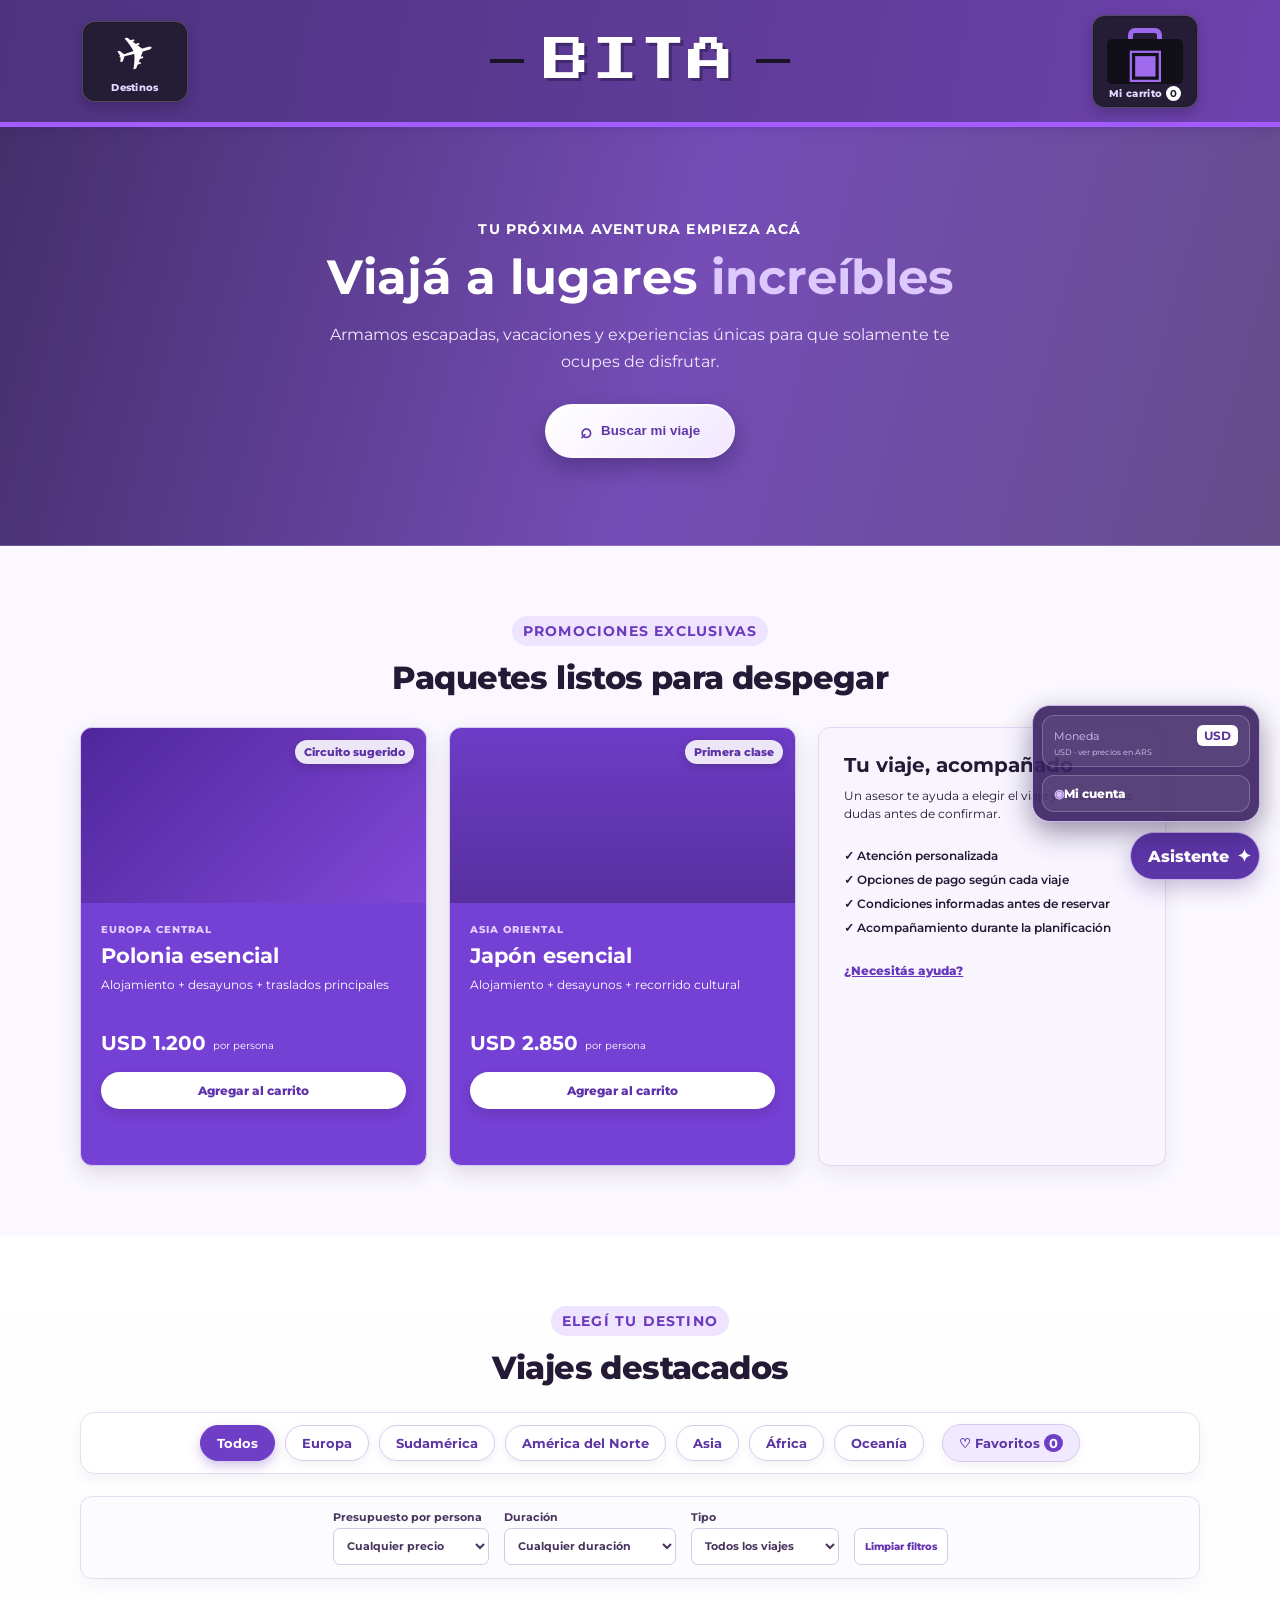
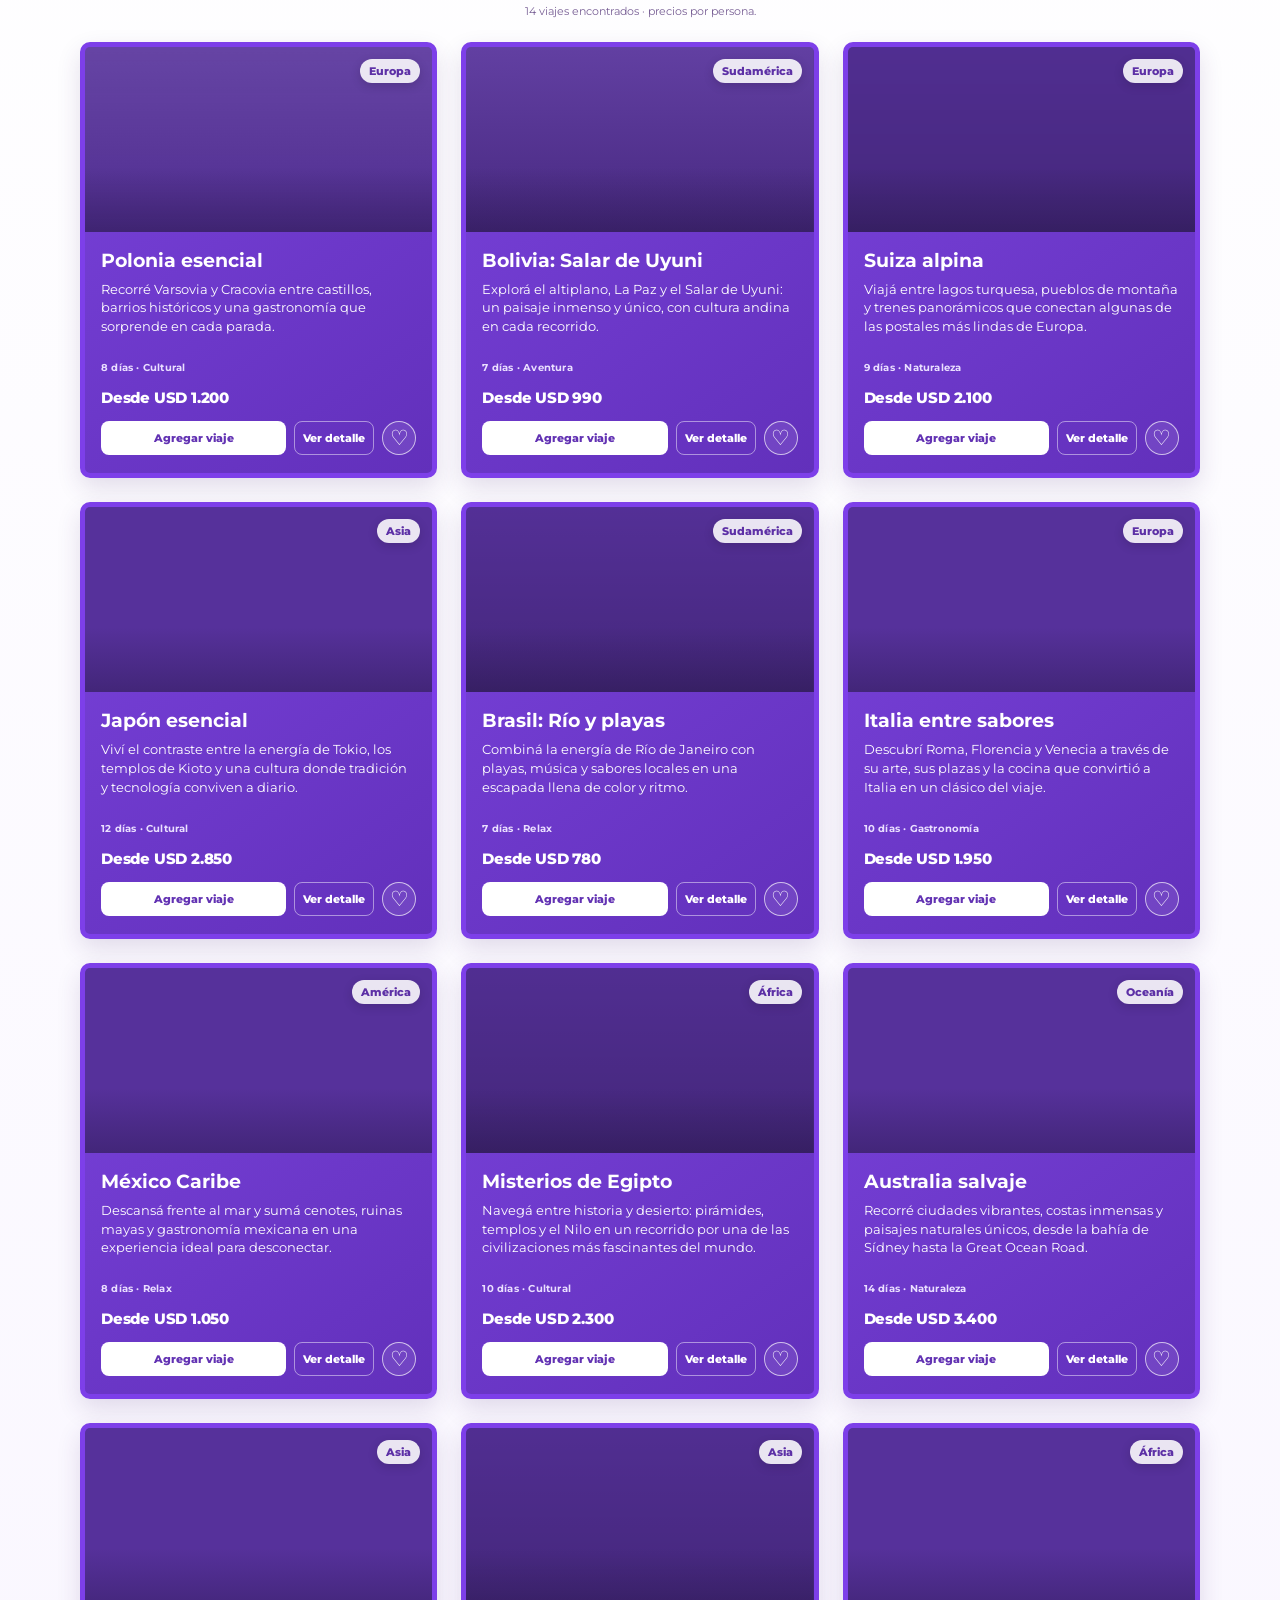
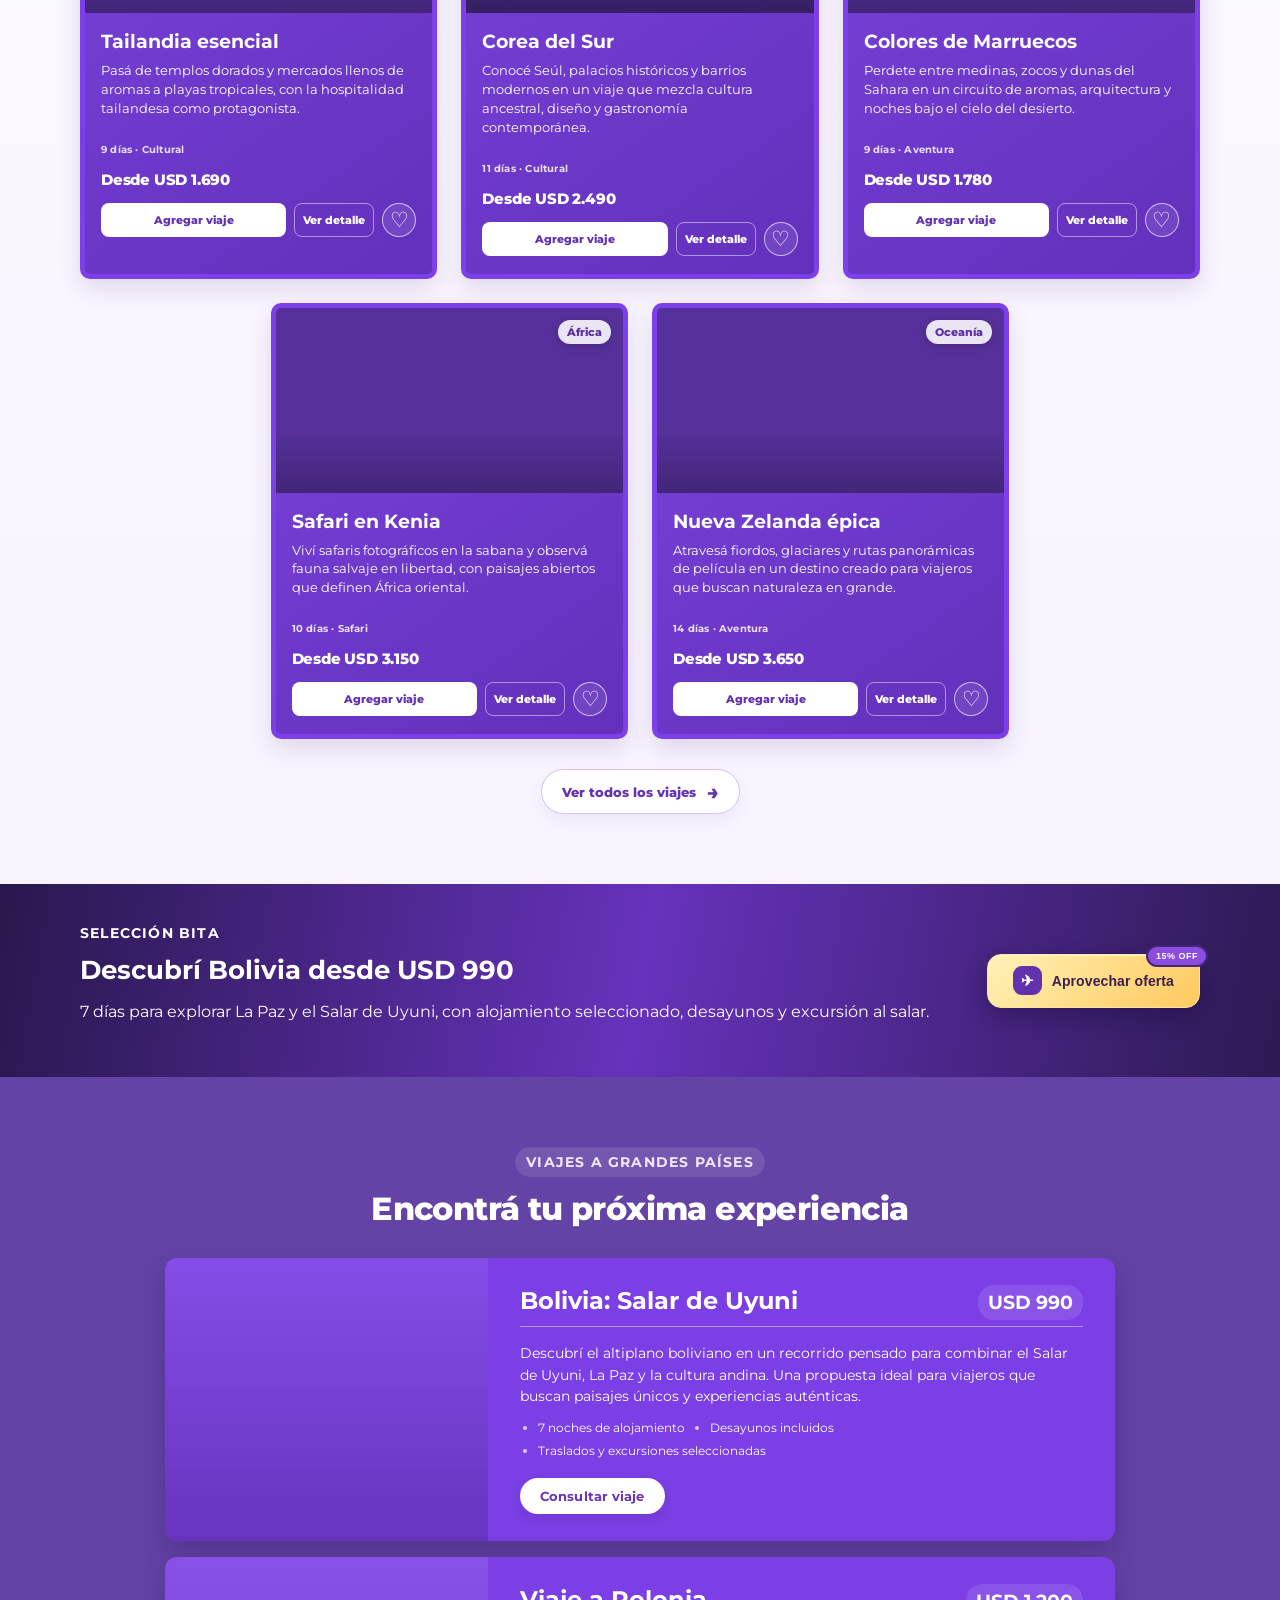
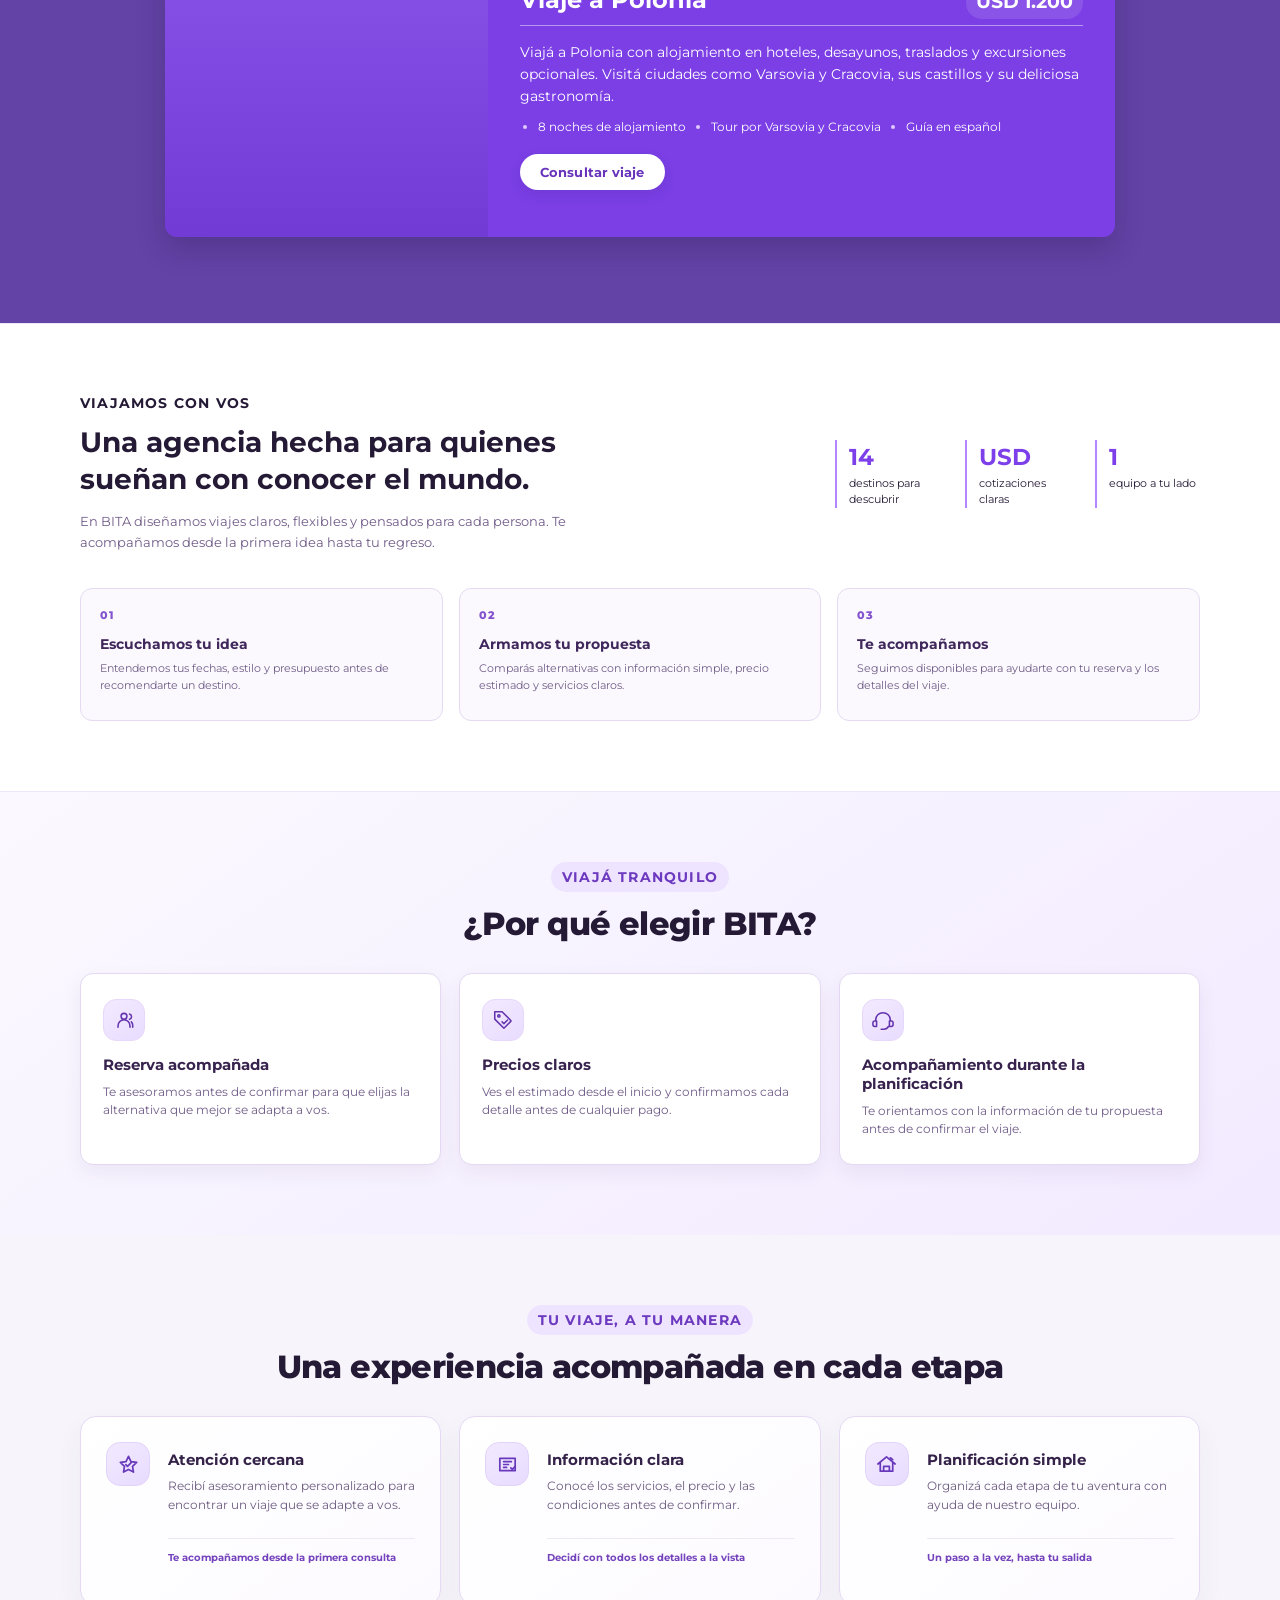
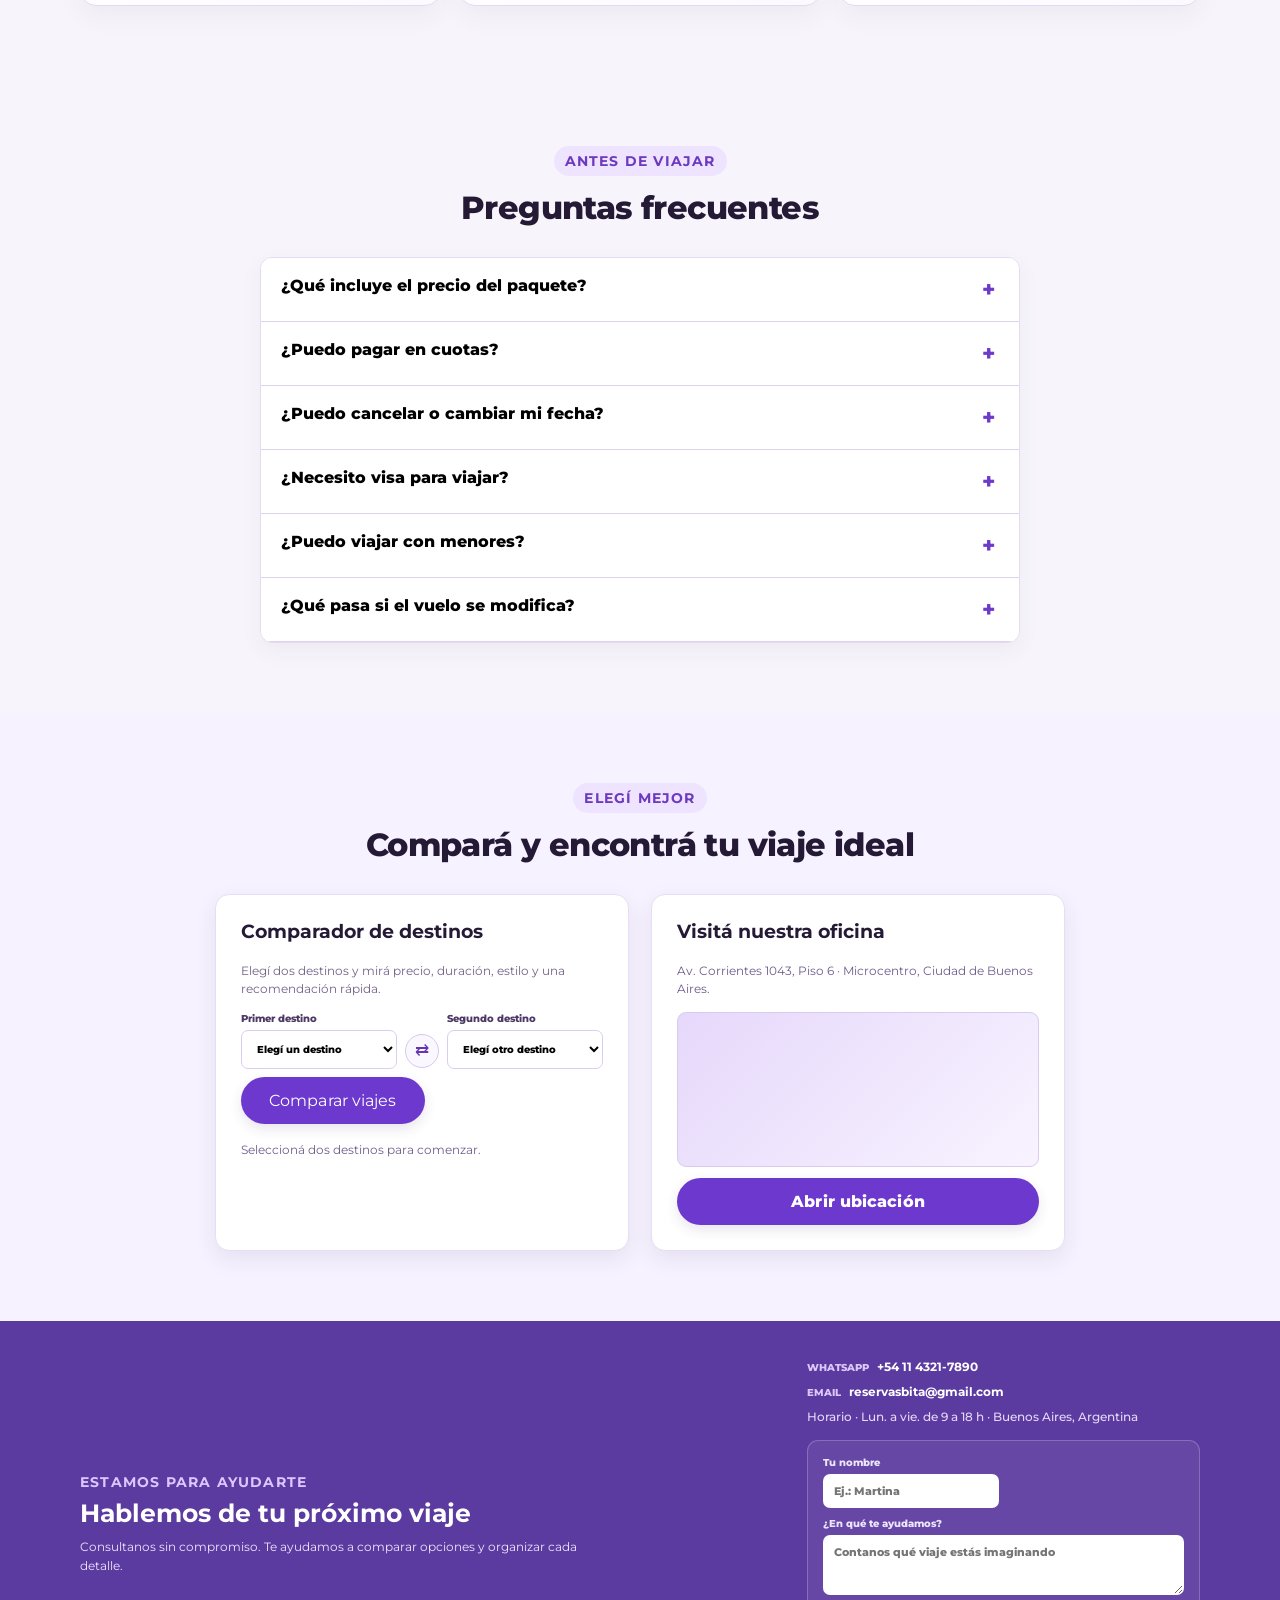
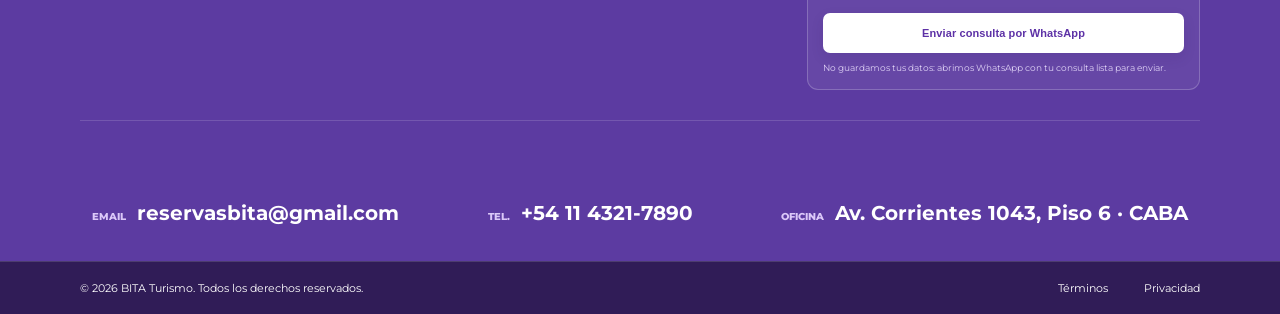
==== commit db933d72: "Update index.html" ====
--- a/index.html
+++ b/index.html
@@ -9,7 +9,7 @@
   <link rel="preconnect" href="https://fonts.gstatic.com" crossorigin>
   <link href="https://fonts.googleapis.com/css2?family=Montserrat:wght@400;500;600;700;800&family=Press+Start+2P&display=swap" rel="stylesheet">
   <link rel="stylesheet" href="css/estilos.css">
-  <script src="js/app-local.js" defer></script>
+  <script src="js/app.js" defer></script>
 </head>
 <body>
   <header class="encabezado">
--- a/css/estilos.css
+++ b/css/estilos.css
@@ -70,7 +70,7 @@
 .paquete { width:31%; min-width:0; overflow:hidden; border-radius:12px; background:#7540d4; color:#fff; box-shadow:0 8px 22px #27154a24; }
 .paquete-foto { height:175px; padding:12px; display:flex; justify-content:flex-end; align-items:flex-start; background-size:cover; background-position:center; }
 .paquete-poland .paquete-foto { background-image:linear-gradient(135deg,#3e1a80aa,#9655df55),url('https://images.unsplash.com/photo-1526129318478-62ed807ebdf9?auto=format&fit=crop&w=800&q=85'); }
-.paquete-spain .paquete-foto { background-image:linear-gradient(#00000010,#00000040),url('https://images.unsplash.com/photo-1543783207-ec64e4d95325?auto=format&fit=crop&w=800&q=85'); }
+.paquete-japon .paquete-foto { background-image:linear-gradient(#00000010,#00000040),url('https://images.unsplash.com/photo-1493976040374-85c8e12f0c0e?auto=format&fit=crop&w=800&q=85'); }
 .paquete-info { padding:20px; }
 .paquete-destino { margin:0 0 7px; color:#e3cfff; font-size:10px; font-weight:800; letter-spacing:1px; }
 .paquete h3 { margin:0 0 8px; font-size:21px; }
@@ -308,3 +308,412 @@
 .contacto-lateral { display:grid; min-width:310px; gap:16px; }.form-contacto { display:grid; grid-template-columns:1fr 1fr; gap:9px; padding:15px; border:1px solid #ffffff36; border-radius:11px; background:#ffffff10; }.form-contacto label { display:flex; flex-direction:column; gap:5px; color:#ede5fb; font-size:10px; font-weight:800; }.form-contacto input,.form-contacto textarea { box-sizing:border-box; width:100%; padding:9px 10px; border:1px solid #ffffff50; border-radius:7px; color:#392352; background:#fff; font:inherit; font-size:11px; }.form-contacto textarea { min-height:60px; resize:vertical; }.form-contacto label:nth-of-type(2),.form-contacto .mensaje-contacto,.form-contacto button,.form-contacto small { grid-column:1 / -1; }.form-contacto .mensaje-contacto { min-height:0; margin:0; color:#fff0b8; font-size:10px; }.form-contacto .boton { min-height:38px; border:0; border-radius:7px; color:#5d31a6; background:#fff; font-size:11px; font-weight:800; cursor:pointer; }.form-contacto small { color:#ded1f5; font-size:9px; line-height:1.4; }
 .tarjeta-destino .imagen-destino { background-color:#56319b; }
 @media (max-width:760px) { .texto-nosotros { font-size:12px; }.forma-trabajo { grid-template-columns:1fr; margin-top:28px; }.forma-trabajo article { min-height:0; }.mapa-visual { height:180px; }.contacto-lateral { width:100%; min-width:0; }.form-contacto { grid-template-columns:1fr; }.form-contacto label:nth-of-type(2),.form-contacto .mensaje-contacto,.form-contacto button,.form-contacto small { grid-column:auto; } }
+
+/* Solicitud, aprobación y pago simulado */
+.simulacion-pago { z-index:53; overflow:auto; }
+.simulacion-pago .auth-contenido { max-width:520px; max-height:calc(100vh - 40px); overflow:auto; padding:34px; }
+.simulacion-pago h2 { margin:0 36px 9px 0; color:#332348; font-size:23px; }
+.texto-pago-simulacion { color:#705c88; font-size:12px; line-height:1.55; }
+.aviso-simulacion { margin:14px 0; padding:10px 12px; border:1px solid #eddaa2; border-radius:8px; color:#765617; background:#fff8e5; font-size:11px; line-height:1.5; }
+.opciones-resultado-pago { display:grid; gap:9px; }
+.opciones-resultado-pago button { min-height:42px; border-radius:8px; font-family:inherit; font-weight:800; cursor:pointer; }
+.pago-aprobado { background:#e1f3e5 !important; color:#28633b !important; border:1px solid #a7d4b1 !important; }
+.pago-pendiente { background:#fff3d8 !important; color:#79571c !important; border:1px solid #e9d29a !important; }
+.pago-rechazado { background:#fff0f0 !important; color:#982f36 !important; border:1px solid #e4b4b8 !important; }
+.volver-checkout { display:block; margin:12px auto 0; }
+@media(max-width:760px) { .simulacion-pago { align-items:flex-start; padding:14px; } .simulacion-pago .auth-contenido { max-height:none; margin:auto 0; padding:28px 20px; } }
+
+
+.form-pago-tarjeta { display:flex; flex-direction:column; gap:11px; }.form-pago-tarjeta label { display:flex; flex-direction:column; gap:5px; color:#5b476f; font-size:11px; font-weight:700; }.form-pago-tarjeta input { width:100%; padding:11px; border:1px solid #d7cae7; border-radius:7px; color:#332349; background:#fff; font:inherit; font-size:12px; }.form-pago-tarjeta input:focus { outline:3px solid #c9a8ff70; border-color:#7540d0; }.form-pago-tarjeta .campos-dobles { margin:0; }.form-pago-tarjeta .boton { min-height:45px; margin-top:4px; border-radius:8px; font-weight:800; cursor:pointer; }.accion-reserva-demo { display:block; width:100%; margin-top:11px; padding:10px 12px; border:1px solid #d6c5ec; border-radius:8px; color:#6032a8; background:#f6f0ff; font-family:inherit; font-size:11px; font-weight:800; cursor:pointer; }.accion-reserva-demo:hover { background:#ede2ff; }
+.oferta-contenido > [data-accion="oferta"] { position:relative; display:inline-flex; align-items:center; justify-content:center; gap:10px; min-height:54px; padding:0 25px; border:1px solid #ffe49a; border-radius:14px; color:#39204f; background:linear-gradient(135deg,#fff2b8,#ffc85c); box-shadow:0 8px 22px #130a2c55,inset 0 1px #fff9d8; font-size:14px; font-weight:900; letter-spacing:.1px; transition:transform .18s ease,box-shadow .18s ease,filter .18s ease; }
+.oferta-contenido > [data-accion="oferta"]::before { content:'✈'; display:grid; width:29px; height:29px; place-items:center; border-radius:9px; color:#fff; background:#6232ae; font-size:15px; }
+.oferta-contenido > [data-accion="oferta"]::after { content:'15% OFF'; position:absolute; top:-10px; right:-9px; padding:4px 8px; border:2px solid #432475; border-radius:20px; color:#fff; background:#8a4de0; font-size:9px; font-weight:900; letter-spacing:.5px; }
+.oferta-contenido > [data-accion="oferta"]:hover { filter:brightness(1.04); transform:translateY(-3px); box-shadow:0 13px 26px #130a2c66,inset 0 1px #fff9d8; }
+.oferta-contenido > [data-accion="oferta"]:active { transform:translateY(0); }
+.oferta-contenido > [data-accion="oferta"]:focus-visible { outline:3px solid #fff; outline-offset:4px; }
+@media(max-width:760px) { .oferta-contenido { flex-wrap:wrap; justify-content:center; text-align:center; } .oferta-contenido > div:first-child { flex-basis:100%; } .oferta-contenido > [data-accion="oferta"] { flex:1 1 100%; max-width:340px; margin:5px 8px 0; } }
+.simulacion-pago { z-index:54; background:linear-gradient(135deg,#17102bcc,#281849dd); }
+.pago-contenido { max-width:570px !important; max-height:calc(100vh - 28px); overflow-y:auto; padding:28px !important; border:1px solid #eee5fa; border-radius:20px; box-shadow:0 24px 70px #120b2180; }
+.pago-marca { display:flex; align-items:center; gap:13px; padding-right:36px; }
+.pago-marca > span { display:grid; width:45px; height:45px; place-items:center; border-radius:14px; color:#fff; background:linear-gradient(145deg,#7041c1,#9b61e9); font-size:23px; font-weight:900; }
+.pago-marca .etiqueta { margin:0 0 4px; color:#7755a4; font-size:10px; font-weight:800; letter-spacing:.6px; }
+.pago-contenido h2 { margin:0; color:#302044; font-size:25px; letter-spacing:-.5px; }
+.pago-pasos { display:flex; justify-content:space-between; gap:6px; margin:18px 0 15px; padding:11px 12px; border-radius:10px; background:#f7f3fc; }
+.pago-pasos span { color:#9a8ba9; font-size:10px; font-weight:800; }
+.pago-pasos .completo { color:#4c8a61; }.pago-pasos .actual { color:#6639b0; }
+.resumen-pago { margin:0 0 13px; padding:13px 15px; border:1px solid #e9e0f2; border-radius:12px; background:#fbfaff; }
+.resumen-pago p { margin:7px 0; }.resumen-pago .total-pago { margin:11px -4px 4px; padding:12px 4px 2px; border-top:1px solid #ded2ec; font-size:15px; }.resumen-pago .total-pago strong { color:#5b2ca5; font-size:17px; }.resumen-pago .aprobacion-pago { margin-top:9px; color:#627268; font-size:10px; }
+.titulo-metodo-pago { display:flex; align-items:center; justify-content:space-between; margin:3px 0 0; color:#35234c; font-size:12px; font-weight:900; }.titulo-metodo-pago span { color:#6a43a3; font-size:10px; }
+.datos-prueba { margin:-5px 0 2px; padding:9px 10px; border:1px dashed #c8b4e1; border-radius:8px; color:#655277; background:#faf7fe; font-size:10px; line-height:1.5; }.datos-prueba b { color:#59349a; }
+.pago-consentimiento { margin:3px 0; align-items:flex-start; font-size:11px; line-height:1.45; }.pago-consentimiento input { margin-top:2px; accent-color:#6a3bb5; }
+.form-pago-tarjeta .boton { background:linear-gradient(110deg,#5f31a8,#8a4cdb); box-shadow:0 7px 18px #6334ad35; }.form-pago-tarjeta .boton:hover { filter:brightness(1.07); transform:translateY(-1px); }.pie-pago { margin:0; color:#857796; font-size:10px; text-align:center; }
+#panel-agente { z-index:56; }.agente-contenido { max-width:760px; max-height:calc(100vh - 36px); overflow:auto; }.agente-contenido > h2 { margin:0 32px 8px 0; color:#302044; }.agente-aclaracion { padding:12px 14px; border-left:3px solid #8a55d0; border-radius:0 9px 9px 0; color:#66557b; background:#f8f4fd; font-size:12px; line-height:1.55; }.campo-agente,.solicitud-agente label { display:flex; flex-direction:column; gap:6px; color:#4d3b63; font-size:11px; font-weight:800; }.campo-agente input,.solicitud-agente input,.solicitud-agente textarea { width:100%; padding:10px 11px; border:1px solid #d8cbe8; border-radius:8px; color:#302044; background:#fff; font:inherit; font-weight:500; }.titulo-cola { display:flex; align-items:center; gap:9px; margin:22px 0 11px; color:#302044; font-size:15px; }.titulo-cola span { display:grid; min-width:22px; height:22px; place-items:center; border-radius:50%; color:#fff; background:#7643c2; font-size:10px; }
+.solicitud-agente { margin:11px 0; padding:16px; border:1px solid #e3d8ef; border-radius:13px; background:#fff; box-shadow:0 5px 15px #39224f0d; }.solicitud-agente-top { display:flex; justify-content:space-between; gap:8px; color:#7652a8; font-size:10px; font-weight:900; }.solicitud-agente-top small { color:#887b97; font-weight:500; }.solicitud-agente h3 { margin:8px 0; color:#302044; font-size:16px; }.solicitud-agente p { margin:5px 0; color:#695b7d; font-size:11px; line-height:1.5; }.solicitud-agente label { margin-top:10px; }.solicitud-agente textarea { resize:vertical; }.acciones-agente { display:flex; gap:9px; margin-top:12px; }.acciones-agente button { flex:1; min-height:41px; padding:8px 10px; border:1px solid #d9cce9; border-radius:8px; color:#6033a3; background:#f8f3ff; font:inherit; font-size:11px; font-weight:900; cursor:pointer; }.acciones-agente button:first-child { border-color:#663bb0; color:#fff; background:#663bb0; }.acciones-agente button:last-child { color:#a13c47; background:#fff8f8; }.cola-vacia { padding:22px 14px; border:1px dashed #cfc0e2; border-radius:12px; color:#513675; background:#faf7fe; text-align:center; }.cola-vacia p { margin-bottom:0; color:#7c6e8d; font-size:12px; }.historial-agente { margin-top:18px; color:#655478; font-size:11px; }.historial-agente summary { cursor:pointer; font-weight:800; }.historial-agente p { margin:7px 0; }
+.solicitud-agente label:has(.nota-agente) { margin-top:18px; gap:7px; }
+.solicitud-agente label:has(.nota-agente) > span { display:block; margin-top:2px; color:#806b99; font-weight:600; line-height:1.45; }
+.solicitud-agente .nota-agente { min-height:68px; max-height:140px; overflow-y:auto; line-height:1.5; }
+.agente-barra-cuenta { display:flex; align-items:center; justify-content:space-between; gap:12px; margin:10px 0 18px; padding:10px 12px; border:1px solid #e8def2; border-radius:10px; background:#faf8fd; }
+.agente-barra-cuenta .identidad-agente { margin:0; }
+.agente-cerrar-sesion { flex:0 0 auto; padding:8px 11px; border:1px solid #dfd2ed; border-radius:8px; color:#68439c; background:#fff; font:inherit; font-size:10px; font-weight:800; cursor:pointer; }
+.agente-cerrar-sesion:hover { background:#f2ecf9; }
+.sesion-personal .valija,
+.sesion-personal .avion,
+.sesion-personal .nav-movil [data-accion="abrir-carrito"],
+.sesion-personal [data-accion="agregar-carrito"],
+.sesion-personal .comprar-destino,
+.sesion-personal [data-accion="agregar-desde-detalle"],
+.sesion-personal [data-accion="oferta"],
+.sesion-personal .corazon,
+.sesion-personal .chat-boton,
+.sesion-personal #chat,
+.sesion-personal #form-contacto,
+.sesion-personal .consultar,
+.sesion-personal [data-accion="mostrar-asistencia"] { display:none !important; }
+.acceso-equipo-demo { display:block; width:100%; margin:6px 0 14px; padding:9px; border:1px dashed #ad92cf; border-radius:8px; color:#62438b; background:#faf7ff; font:inherit; font-size:10px; font-weight:800; cursor:pointer; }.acceso-equipo-demo:hover { background:#f0e8fb; }
+@media(max-width:600px) { .pago-contenido { padding:22px 18px !important; }.pago-pasos span { font-size:8px; }.agente-contenido { padding:25px 18px; }.acciones-agente { flex-direction:column; } }
+.marca { position:relative; }
+.marca-texto { position:absolute; left:50%; transform:translateX(-50%); white-space:nowrap; }
+
+/* Vista previa de las fechas y enlaces de pago */
+.vista-previa-cronograma { display:grid; gap:0; margin:13px 0; padding:0; list-style:none; border-top:1px solid #eee7f4; }
+.vista-previa-cronograma li { display:flex; justify-content:space-between; gap:12px; padding:9px 2px; border-bottom:1px solid #eee7f4; color:#625373; font-size:11px; }
+.vista-previa-cronograma li strong { color:#38264e; white-space:nowrap; }
+.enlace-pago-contenido { max-width:480px !important; }
+.enlace-pago-contenido h2 { margin:0 35px 12px 0; color:#302044; }
+.enlace-pago-contenido p { color:#6b5c7b; font-size:12px; line-height:1.55; }
+.enlace-pago-contenido label { display:block; margin:18px 0 6px; color:#5d4a70; font-size:11px; font-weight:800; }
+.enlace-pago-contenido input { width:100%; padding:11px; border:1px solid #d9cde7; border-radius:8px; font:inherit; font-size:11px; }
+.enlace-pago-contenido [data-accion="copiar-link-pago"] { width:100%; margin-top:10px; }
+
+/* Checkout de cuota: resumen claro, formulario guiado y adaptable */
+#pago-simulacion { padding:24px; }
+#pago-simulacion .pago-contenido { box-sizing:border-box; width:min(940px,100%); max-width:940px !important; max-height:calc(100vh - 48px); padding:32px !important; border:1px solid #eee7f7; border-radius:24px; background:#fff; }
+#pago-simulacion .pago-marca { padding-right:42px; }
+#pago-simulacion .pago-marca > span { width:48px; height:48px; border-radius:16px; background:linear-gradient(145deg,#6031aa,#a06ce7); box-shadow:0 7px 18px #7244b132; }
+#pago-simulacion .pago-contenido h2 { font-size:clamp(24px,3vw,30px); letter-spacing:-.8px; }
+#pago-simulacion .texto-pago-simulacion { margin:8px 0 0; color:#756687; font-size:13px; }
+#pago-simulacion .pago-pasos { justify-content:flex-start; gap:clamp(12px,4vw,42px); margin:22px 0; padding:12px 16px; border:1px solid #eee7f5; background:#fbf9fe; list-style:none; }
+#pago-simulacion .pago-pasos li { display:flex; align-items:center; gap:7px; color:#9386a2; font-size:11px; font-weight:800; }
+#pago-simulacion .pago-pasos li > span { display:grid; width:22px; height:22px; place-items:center; border-radius:50%; color:#fff; background:#b9aec7; font-size:10px; }
+#pago-simulacion .pago-pasos .completo { color:#43815c; }
+#pago-simulacion .pago-pasos .completo > span { background:#55a775; }
+#pago-simulacion .pago-pasos .actual { color:#5e35a0; }
+#pago-simulacion .pago-pasos .actual > span { background:#7445ba; }
+.pago-layout { display:grid; grid-template-columns:minmax(0,.9fr) minmax(0,1.1fr); gap:26px; align-items:start; }
+.panel-resumen-pago { padding:20px; border:1px solid #e8dff1; border-radius:18px; background:linear-gradient(155deg,#faf7ff,#fff 78%); }
+.resumen-cabecera { display:flex; align-items:center; justify-content:space-between; gap:10px; margin-bottom:13px; color:#816e98; font-size:9px; font-weight:900; letter-spacing:1px; }
+.resumen-cabecera .pago-seguro { padding:6px 8px; border:1px solid #e8dff1; border-radius:30px; color:#65439a; background:#fff; font-size:9px; letter-spacing:0; }
+#pago-simulacion .resumen-pago { margin:0; padding:0; border:0; background:transparent; }
+#pago-simulacion .resumen-pago p { display:flex; flex-direction:column; gap:4px; margin:0; padding:10px 0; border-bottom:1px solid #ece5f3; color:#837792; font-size:10px; }
+#pago-simulacion .resumen-pago p strong { color:#39294b; font-size:12px; line-height:1.45; }
+#pago-simulacion .resumen-pago .total-pago { margin:6px 0 0; padding:14px 0 7px; border-top:0; border-bottom:0; }
+#pago-simulacion .resumen-pago .total-pago strong { color:#5e32a8; font-size:25px; letter-spacing:-.5px; }
+#pago-simulacion .resumen-pago .aprobacion-pago { margin:0; padding-top:10px; border-top:1px dashed #ded2ea; border-bottom:0; color:#6d806f; font-size:10px; }
+#pago-simulacion .aviso-simulacion { margin:16px 0 0; padding:11px 12px; border:1px solid #efe1b7; border-radius:11px; color:#715c31; background:#fffaf0; font-size:10px; }
+.form-pago-tarjeta { gap:12px; padding:2px 0; }
+.seccion-tarjeta-titulo { display:flex; align-items:center; justify-content:space-between; gap:10px; }
+.paso-formulario { color:#927daf; font-size:9px; font-weight:900; letter-spacing:1px; }
+#pago-simulacion .titulo-metodo-pago { margin:3px 0 0; font-size:14px; }
+.marcas-tarjeta { color:#67518a; font-size:10px; font-weight:900; letter-spacing:.4px; }
+.vista-tarjeta { position:relative; display:flex; min-height:153px; flex-direction:column; justify-content:space-between; overflow:hidden; padding:17px 19px 15px; border:1px solid #ffffff36; border-radius:17px; color:#fff; background:radial-gradient(ellipse at 90% 10%,#b891ef80,transparent 45%),linear-gradient(130deg,#26173e,#633aa0 65%,#8861bd); box-shadow:0 12px 25px #4324672b; }
+.vista-tarjeta::after { position:absolute; right:-44px; bottom:-94px; width:190px; height:190px; border:1px solid #ffffff26; border-radius:50%; content:''; }
+.vista-tarjeta-top,.vista-tarjeta-datos { position:relative; z-index:1; display:flex; align-items:center; justify-content:space-between; gap:10px; }
+.vista-tarjeta-top { font-size:10px; font-weight:900; letter-spacing:1.4px; }
+.chip-tarjeta { position:relative; z-index:1; width:29px; height:23px; border:1px solid #ffffff8c; border-radius:6px; background:linear-gradient(135deg,#f6e8b8,#c7a65d); }
+.chip-tarjeta i { position:absolute; inset:0 9px; border-right:1px solid #8f764b88; border-left:1px solid #8f764b88; }
+.vista-tarjeta > strong { position:relative; z-index:1; font-size:17px; font-weight:700; letter-spacing:1.3px; }
+.vista-tarjeta-datos { color:#efe8f7; font-size:8px; font-weight:800; letter-spacing:.7px; }
+.usar-datos-ejemplo { align-self:flex-start; padding:0; border:0; color:#6840a3; background:transparent; font-family:inherit; font-size:10px; font-weight:900; text-decoration:underline; text-underline-offset:3px; cursor:pointer; }
+.usar-datos-ejemplo:hover { color:#422071; }
+.form-pago-tarjeta label { gap:6px; color:#514262; font-size:10px; }
+.form-pago-tarjeta input { box-sizing:border-box; min-height:43px; padding:11px 12px; border-color:#ded4e9; border-radius:9px; font-size:12px; transition:border-color .15s,box-shadow .15s; }
+.form-pago-tarjeta input:focus { outline:0; border-color:#8053c0; box-shadow:0 0 0 3px #8653c51c; }
+.form-pago-tarjeta input[aria-invalid="true"] { border-color:#c84855; box-shadow:0 0 0 3px #c8485515; }
+.campo-codigo { position:relative; }
+.campo-codigo input { padding-right:70px; }
+.campo-codigo button { position:absolute; top:50%; right:7px; padding:6px 8px; transform:translateY(-50%); border:0; border-radius:6px; color:#68479a; background:#f6f1fb; font:inherit; font-size:9px; font-weight:900; cursor:pointer; }
+.form-pago-tarjeta .campos-dobles { gap:12px; margin:0; }
+.form-pago-tarjeta .boton { display:flex; align-items:center; justify-content:space-between; gap:12px; min-height:50px; margin-top:2px; padding:0 17px; border:0; border-radius:11px; font-size:13px; transition:filter .15s,transform .15s; }
+.form-pago-tarjeta .boton strong { font-size:14px; }
+.form-pago-tarjeta .boton:disabled { cursor:wait; opacity:.75; transform:none; }
+.form-pago-tarjeta .boton:focus-visible,.usar-datos-ejemplo:focus-visible,.campo-codigo button:focus-visible { outline:3px solid #a77be1; outline-offset:3px; }
+.form-pago-tarjeta .pago-consentimiento { display:flex; flex-direction:row; align-items:flex-start; gap:8px; color:#6e607b; font-size:10px; line-height:1.5; }
+.form-pago-tarjeta .pago-consentimiento input { min-height:auto; margin:2px 0 0; accent-color:#6e40b2; }
+.form-pago-tarjeta .pago-consentimiento { width:100%; justify-content:flex-start; cursor:pointer; }
+.form-pago-tarjeta .pago-consentimiento input[type="checkbox"] { box-sizing:border-box; display:block; width:17px; min-width:17px; height:17px; min-height:17px; flex:0 0 17px; margin:1px 0 0; padding:0; cursor:pointer; }
+.ayuda-datos-prueba { margin:-7px 0 0; color:#81728f; font-size:9px; line-height:1.45; }.ayuda-datos-prueba b { color:#5d4680; font-weight:800; }
+.usar-datos-ejemplo { padding:8px 11px; border:1px solid #ded0f1; border-radius:8px; background:#f8f4fd; text-decoration:none; }
+.pilares-confianza .icono-pilar { width:42px; height:42px; border:1px solid #e6d8fa; border-radius:13px; background:linear-gradient(145deg,#f3eaff,#e9dcff); }
+.pilares-confianza .icono-pilar svg { width:22px; height:22px; stroke:currentColor; stroke-linecap:round; stroke-linejoin:round; stroke-width:1.7; }
+.solicitud-agente input[type="number"] { appearance:textfield; -moz-appearance:textfield; }
+.solicitud-agente input[type="number"]::-webkit-inner-spin-button,.solicitud-agente input[type="number"]::-webkit-outer-spin-button { margin:0; -webkit-appearance:none; }
+.boton-enviar-whatsapp { display:block; margin:12px 0 8px; padding:12px 14px; border:1px solid #b9e4cb; border-radius:9px; color:#14683b; background:#effaf3; font-size:12px; font-weight:800; text-align:center; text-decoration:none; transition:background .15s,transform .15s; }
+.boton-enviar-whatsapp:hover { background:#e1f5e9; transform:translateY(-1px); }
+.boton-enviar-whatsapp[hidden] { display:none; }
+.form-pago-tarjeta .mensaje-checkout { padding:0; font-size:11px; }
+.pie-pago { font-size:9px; }
+.aviso-resenas-demo,.ficha-demo-aviso { padding:11px 13px; border:1px solid #e7d9f3; border-radius:9px; color:#65547a; background:#faf7fd; font-size:11px; line-height:1.55; }
+.aviso-resenas-demo { margin:0 0 16px; text-align:center; }
+.ficha-demo-aviso { margin:14px 0; }
+.etiqueta-oferta-demo { display:inline-flex; align-items:center; padding:9px 12px; border:1px solid #ffffff40; border-radius:999px; color:#fff; background:#ffffff18; font-size:11px; font-weight:800; }
+.redes-sociales { justify-content:center; text-align:center; }
+:focus-visible { outline:3px solid #a77be1; outline-offset:3px; }
+@media(prefers-reduced-motion:reduce) {
+  *,*::before,*::after { scroll-behavior:auto !important; animation-duration:.01ms !important; animation-iteration-count:1 !important; transition-duration:.01ms !important; }
+}
+@media(max-width:760px) {
+  #pago-simulacion { padding:12px; }
+  #pago-simulacion .pago-contenido { max-height:calc(100vh - 24px); padding:23px 19px !important; border-radius:19px; }
+  #pago-simulacion .pago-pasos { justify-content:space-between; gap:6px; padding:10px; }
+  #pago-simulacion .pago-pasos li { gap:5px; font-size:9px; }
+  #pago-simulacion .pago-pasos li > span { width:19px; height:19px; }
+  .pago-layout { grid-template-columns:1fr; gap:18px; }
+  .panel-resumen-pago { padding:15px; }
+  #pago-simulacion .resumen-pago { display:grid; grid-template-columns:1fr 1fr; column-gap:14px; }
+  #pago-simulacion .resumen-pago .total-pago,#pago-simulacion .resumen-pago .aprobacion-pago { grid-column:1/-1; }
+  .vista-tarjeta { min-height:140px; }
+}
+@media(max-width:420px) {
+  #pago-simulacion .pago-pasos li { flex-direction:column; gap:3px; text-align:center; }
+  #pago-simulacion .resumen-pago { grid-template-columns:1fr; }
+  #pago-simulacion .resumen-pago .total-pago,#pago-simulacion .resumen-pago .aprobacion-pago { grid-column:auto; }
+}
+@media(min-width:761px) and (max-width:900px) {
+  #pago-simulacion .pago-contenido { width:min(720px,100%); }
+  .pago-layout { grid-template-columns:1fr; gap:18px; }
+  .panel-resumen-pago { padding:16px; }
+}
+#modal-plan-pagos { padding:20px; }
+#modal-plan-pagos .selector-plan-contenido { box-sizing:border-box; width:min(850px,100%); max-width:850px; max-height:calc(100vh - 40px); overflow-y:auto; padding:34px; border:1px solid #eee7f7; border-radius:22px; box-shadow:0 24px 70px #120b2166; }
+#modal-plan-pagos .selector-plan-contenido > .etiqueta { margin:0 0 6px; color:#784bb6; font-size:10px; font-weight:900; letter-spacing:.8px; text-transform:uppercase; }
+#modal-plan-pagos h2 { margin:0 36px 8px 0; color:#302044; font-size:clamp(24px,3vw,30px); letter-spacing:-.7px; }
+#modal-plan-pagos .intro-plan-pagos { max-width:600px; margin:0 0 20px; color:#746687; font-size:12px; line-height:1.55; }
+.plan-total-reserva { display:flex; align-items:center; justify-content:space-between; gap:12px; margin:0 0 17px; padding:14px 16px; border:1px solid #e7def0; border-radius:12px; color:#685875; background:#faf8fd; font-size:11px; }
+.plan-total-reserva strong { color:#6034a7; font-size:18px; white-space:nowrap; }
+.lista-opciones-plan { display:grid; grid-template-columns:repeat(2,minmax(0,1fr)); gap:14px; }
+.opcion-plan-pago { display:flex; flex-direction:column; min-width:0; padding:17px; border:1px solid #e7deef; border-radius:15px; background:#fff; box-shadow:0 5px 18px #39224f0a; transition:border-color .16s,box-shadow .16s,transform .16s; }
+.opcion-plan-pago:not(.deshabilitada):hover { transform:translateY(-2px); border-color:#bda5db; box-shadow:0 10px 24px #39224f12; }
+.opcion-plan-top { display:flex; align-items:flex-start; justify-content:space-between; gap:10px; }
+.opcion-plan-top h3 { margin:0; color:#3e2b55; font-size:14px; line-height:1.35; }
+.opcion-plan-top > strong { color:#6034a7; font-size:14px; white-space:nowrap; }
+.opcion-plan-pago > p { margin:10px 0 0; color:#766887; font-size:10px; line-height:1.5; }
+.opcion-plan-pago .vista-previa-cronograma { flex:1; margin:13px 0; }
+.opcion-plan-pago .vista-previa-cronograma li { align-items:center; font-size:10px; }
+.opcion-plan-pago .vista-previa-cronograma li strong { color:#433253; }
+.opcion-plan-pago .boton { min-height:42px; margin-top:auto; border:0; border-radius:9px; color:#fff; background:linear-gradient(110deg,#6031aa,#8a4cdb); font-family:inherit; font-size:11px; font-weight:900; cursor:pointer; }
+.opcion-plan-pago .boton:hover { filter:brightness(1.07); }
+.opcion-plan-pago .boton:disabled { cursor:wait; opacity:.65; }
+.opcion-plan-pago.deshabilitada { border-style:dashed; background:#faf9fb; }
+.opcion-plan-pago.deshabilitada .opcion-plan-top > strong { color:#8b8194; }
+.opcion-plan-pago .plan-no-disponible { margin-top:auto; padding:10px; border-radius:9px; color:#786243; background:#fbf6e9; }
+.nota-modo-manual { margin:16px 0 0; padding:11px 13px; border-left:3px solid #8054bb; border-radius:0 9px 9px 0; color:#716181; background:#f8f4fc; font-size:10px; line-height:1.5; }
+@media(max-width:650px) {
+  #modal-plan-pagos { align-items:flex-start; padding:12px; }
+  #modal-plan-pagos .selector-plan-contenido { max-height:calc(100vh - 24px); margin:auto 0; padding:25px 18px; }
+  .lista-opciones-plan { grid-template-columns:1fr; }
+  .opcion-plan-pago { padding:15px; }
+}
+
+/* Paneles largos: el contenido desplaza por dentro sin cortar acciones */
+.carrito { height:100vh; height:100dvh; min-height:0; max-height:100dvh; overflow:hidden; padding-bottom:max(20px,env(safe-area-inset-bottom)); }
+.carrito-encabezado,.carrito-resumen { flex:0 0 auto; }
+.items-carrito { min-height:0; flex:1 1 auto; overflow-x:hidden; overflow-y:auto; overscroll-behavior:contain; scrollbar-gutter:stable; }
+.carrito-resumen { padding-bottom:calc(6px + env(safe-area-inset-bottom)); }
+.checkout { align-items:center; padding:20px; }
+.checkout .checkout-contenido { display:grid; grid-template-columns:minmax(0,.9fr) minmax(0,1.1fr); column-gap:26px; row-gap:12px; align-content:start; width:min(980px,100%); max-width:980px; max-height:calc(100dvh - 40px); overflow-x:hidden; overflow-y:auto; overscroll-behavior:contain; scrollbar-gutter:stable; }
+.checkout-cabecera,.checkout .pasos-checkout { grid-column:1/-1; }
+.checkout .checkout-cabecera { padding-right:42px; }
+.checkout .resumen-checkout { grid-column:1; align-self:start; }
+.checkout #form-checkout { grid-column:2; grid-row:3 / span 2; min-width:0; }
+.checkout .pasos-checkout { margin:7px 0 4px; }
+.checkout fieldset { min-width:0; }
+.checkout .campos-dobles { grid-template-columns:repeat(2,minmax(0,1fr)); }
+#panel-cuenta { right:0; top:0; width:min(820px,100vw); height:100vh; height:100dvh; min-height:0; max-height:100dvh; overflow:hidden; padding:32px clamp(22px,4vw,42px) max(20px,env(safe-area-inset-bottom)); border-left:1px solid #e9def4; }
+#panel-cuenta.abierto { display:flex; flex-direction:column; }
+#panel-cuenta > .etiqueta,#panel-cuenta > h2,#panel-cuenta > .tabs-cuenta { flex:0 0 auto; }
+#panel-cuenta > h2 { margin:0; padding-right:45px; font-size:30px; }
+#panel-cuenta > .tabs-cuenta { gap:9px; margin:17px 0 15px; padding-bottom:12px; border-bottom:1px solid #eee8f5; }
+#panel-cuenta > #contenido-cuenta { min-height:0; flex:1 1 auto; overflow-x:hidden; overflow-y:auto; overscroll-behavior:contain; padding:1px 4px 18px 0; scrollbar-gutter:stable; }
+.lista-reservas { gap:14px; }
+.reserva-cuenta { padding:18px; border-radius:14px; overflow-wrap:anywhere; }
+.reserva-cuenta h3 { font-size:15px; line-height:1.45; }
+.reserva-cuenta p { font-size:11px; }
+.cronograma-reserva { margin-top:16px; padding-top:14px; border-top:1px solid #e9e1f1; }
+.cronograma-reserva h4 { margin:0 0 12px; color:#39284f; font-size:16px; }
+.fila-cuota { display:grid; grid-template-columns:minmax(0,1fr) auto; align-items:center; gap:10px 14px; padding:12px 0; border-bottom:1px solid #eee8f4; }
+.fila-cuota > span { min-width:0; margin:0; padding:0; border-radius:0; color:#4c3b60; background:transparent; font-size:11px; }
+.fila-cuota > span b,.fila-cuota > span small { display:block; margin:0; }
+.fila-cuota > span b { color:#38264e; font-size:11px; }
+.fila-cuota > span small { padding-top:4px; color:#847592; font-size:10px; }
+.fila-cuota > strong { align-self:start; padding-top:2px; white-space:nowrap; color:#49335e; font-size:12px; }
+.boton-pagar-cuota { grid-column:1/-1; display:flex; width:100%; min-height:47px; align-items:center; justify-content:space-between; gap:12px; padding:10px 14px; border:1px solid #6738b2; border-radius:11px; color:#fff; background:linear-gradient(105deg,#6032aa,#8850d0); box-shadow:0 6px 15px #6235a92b; font-family:inherit; font-size:12px; font-weight:900; text-align:left; cursor:pointer; transition:transform .16s,box-shadow .16s,filter .16s; }
+.boton-pagar-cuota::after { content:'→'; order:3; margin-left:auto; font-size:17px; }
+.boton-pagar-cuota:hover { transform:translateY(-1px); filter:brightness(1.06); box-shadow:0 9px 19px #6235a93a; }
+.boton-pagar-cuota:active { transform:translateY(0); }
+.boton-pagar-cuota:focus-visible { outline:3px solid #c8a8f3; outline-offset:3px; }
+.boton-pagar-cuota .texto-accion-pago { margin:0; padding:0; color:#fff; background:transparent; font-size:12px; }
+.boton-pagar-cuota .importe-accion-pago { order:2; margin:0; padding:5px 8px; border-radius:7px; color:#fff; background:#ffffff20; font-size:11px; white-space:nowrap; }
+.progreso-pagos { margin:12px 0 0 !important; padding:10px 12px; border-radius:9px; color:#655179 !important; background:#f5f0fa; font-size:10px !important; font-weight:700; }
+.historial-pagos { margin-top:10px; overflow:hidden; border:1px solid #e9e1f1; border-radius:10px; background:#fff; }
+.historial-pagos summary { display:flex; min-height:42px; align-items:center; gap:9px; padding:10px 12px; color:#5b4674; font-size:12px; font-weight:750; line-height:1.4; list-style:none; cursor:pointer; transition:background .16s,color .16s; }
+.historial-pagos summary::-webkit-details-marker { display:none; }
+.historial-pagos summary::before { content:''; width:8px; height:8px; flex:0 0 8px; border-right:2px solid #7544b4; border-bottom:2px solid #7544b4; transform:rotate(-45deg); transition:transform .16s; }
+.historial-pagos[open] summary { color:#4e2c80; background:#faf7fd; }
+.historial-pagos[open] summary::before { transform:rotate(45deg) translate(-2px,-2px); }
+.historial-pagos summary:hover { background:#f7f2fc; }
+.historial-pagos summary:focus-visible { outline:3px solid #c8a8f3; outline-offset:-3px; }
+.historial-pagos p { margin:0 !important; padding:10px 12px; border-top:1px solid #eee8f4; color:#746581 !important; font-size:10px !important; }
+.pie-enlaces { display:flex; align-items:center; flex-wrap:wrap; justify-content:flex-end; gap:16px; }
+@media(max-width:760px) {
+  .carrito { width:100%; padding:18px 18px max(16px,env(safe-area-inset-bottom)); }
+  .checkout { align-items:flex-start; padding:12px; }
+  .checkout .checkout-contenido { grid-template-columns:minmax(0,1fr); row-gap:10px; width:100%; max-height:calc(100dvh - 24px); margin:0 auto; padding:25px 20px 22px; }
+  .checkout-cabecera,.checkout .pasos-checkout,.checkout .resumen-checkout,.checkout #form-checkout { grid-column:1; grid-row:auto; }
+  .checkout .campos-dobles { grid-template-columns:minmax(0,1fr); }
+  #panel-cuenta { width:100vw; padding:26px 20px max(16px,env(safe-area-inset-bottom)); }
+  #panel-cuenta > h2 { font-size:27px; }
+  #panel-cuenta > .tabs-cuenta { overflow-x:auto; }
+  #panel-cuenta > #contenido-cuenta { padding-right:1px; }
+  .reserva-cuenta { padding:15px; }
+}
+@media(max-width:390px) {
+  .fila-cuota { grid-template-columns:minmax(0,1fr); gap:8px; }
+  .fila-cuota > strong { grid-row:2; padding:0 0 2px; }
+  .boton-pagar-cuota { grid-row:3; }
+  .pie-enlaces { justify-content:flex-start; gap:12px; }
+}
+#estado-copiar-link { min-height:1.5em; }
+.form-pago-tarjeta .boton { width:min(100%,380px); align-self:center; justify-content:center; flex-wrap:wrap; gap:8px 14px; text-align:center; }
+.ayuda-datos-prueba { display:block; margin:-5px 0 0; line-height:1.65; }
+.pie-pago { max-width:380px; align-self:center; line-height:1.5; }
+.aviso-simulacion,#pago-simulacion .aviso-simulacion { margin:10px 0 0; padding:0; border:0; border-radius:0; color:#81728f; background:transparent; font-size:10px; line-height:1.5; }
+#aviso-confirmacion:empty { display:none; }
+.preparacion-viaje { margin-top:18px; padding:18px; border:1px solid #e2d4f2; border-radius:14px; background:linear-gradient(145deg,#fff,#faf7fe); }
+.preparacion-cabecera { display:flex; align-items:flex-start; justify-content:space-between; gap:16px; padding-bottom:15px; border-bottom:1px solid #eee7f5; }
+.reserva-cuenta .preparacion-etiqueta,.reserva-cuenta .ruta-viaje-cabecera span,.reserva-cuenta .progreso-checklist { display:block; margin:0; padding:0; border:0; border-radius:0; color:#7553a0; background:transparent; font-size:10px; font-weight:800; }
+.preparacion-cabecera h4 { margin:5px 0; color:#342348; font-size:19px; }
+.preparacion-cabecera p { margin:0; color:#7b6b8d; font-size:11px; }
+.boton-comprobante { flex:0 0 auto; padding:10px 13px; border:1px solid #d9c8ed; border-radius:9px; color:#6037a0; background:#fff; font:inherit; font-size:10px; font-weight:800; cursor:pointer; }
+.boton-comprobante:hover { background:#f3ecfb; }
+.preparacion-rutas { display:grid; grid-template-columns:repeat(auto-fit,minmax(min(100%,250px),1fr)); gap:12px; margin:15px 0; }
+.ruta-viaje { padding:14px; border:1px solid #eee6f5; border-radius:11px; background:#fff; }
+.ruta-viaje-cabecera h4 { margin:5px 0 0; color:#3d2b52; font-size:13px; }
+.ruta-viaje-ciudades { margin:8px 0 !important; color:#67439b !important; font-weight:700; }
+.ruta-viaje ol,.incluye-viaje ul { margin:10px 0 0; padding-left:18px; color:#6f617f; font-size:10px; line-height:1.65; }
+.ruta-viaje li+li { margin-top:4px; }
+.incluye-viaje { margin-top:12px; padding-top:10px; border-top:1px solid #f0ebf5; color:#5d4a72; font-size:10px; }
+.incluye-viaje ul { margin-top:5px; }
+.checklist-viaje { padding:14px; border-radius:11px; background:#f5f0fa; }
+.checklist-viaje-titulo { display:flex; align-items:center; justify-content:space-between; gap:10px; margin-bottom:8px; color:#49365f; font-size:11px; }
+.item-check-viaje { display:flex; align-items:flex-start; gap:9px; padding:8px 0; border-top:1px solid #e8e0f0; color:#665676; font-size:10px; line-height:1.45; cursor:pointer; }
+.item-check-viaje input { width:16px; height:16px; flex:0 0 16px; margin:0; accent-color:#673bb1; }
+.item-check-viaje:has(input:checked) span { color:#4c3c60; text-decoration:line-through; text-decoration-color:#a993c4; }
+@media(max-width:560px) { .preparacion-viaje { padding:14px; }.preparacion-cabecera { flex-direction:column; }.boton-comprobante { width:100%; }.checklist-viaje-titulo { align-items:flex-start; flex-direction:column; gap:3px; } }
+.lista-resenas { display:grid; grid-template-columns:repeat(3,minmax(0,1fr)); gap:18px; }
+.lista-resenas article { display:grid; grid-template-columns:48px minmax(0,1fr); align-items:start; gap:0 14px; width:auto; min-height:190px; padding:25px; border:1px solid #e5d9f4; border-radius:16px; background:linear-gradient(145deg,#fff 0%,#fcfaff 100%); box-shadow:0 10px 26px #3216570d; }
+.lista-resenas article:hover { transform:none; border-color:#e5d9f4; box-shadow:0 10px 26px #3216570d; }
+.lista-resenas .valor-icono { display:grid; width:44px; height:44px; place-items:center; border:1px solid #e2d3fa; border-radius:14px; color:#6939bb; background:linear-gradient(145deg,#f2eaff,#e8dbff); }
+.valor-icono svg { width:23px; height:23px; stroke:currentColor; stroke-width:1.8; stroke-linecap:round; stroke-linejoin:round; }
+.lista-resenas article > div { align-self:center; }
+.lista-resenas h3 { margin:0 0 7px; color:#342249; font-size:15px; line-height:1.3; }
+.lista-resenas p { margin:0; color:#6d5c80; font-size:12px; line-height:1.6; }
+.lista-resenas article > small { grid-column:2; margin-top:16px; padding-top:12px; border-top:1px solid #eee8f5; color:#7544bd; font-size:10px; font-weight:700; line-height:1.4; }
+@media(max-width:760px) { .lista-resenas { grid-template-columns:1fr; gap:12px; }.lista-resenas article { min-height:0; padding:19px; } }
+.selector-metodo-pago { display:grid; grid-template-columns:repeat(3,minmax(0,1fr)); gap:8px; }
+.metodo-pago-opcion { display:flex; min-height:60px; align-items:center; justify-content:center; gap:7px; padding:8px; border:1px solid #e2d8ec; border-radius:11px; color:#625273; background:#fff; font:inherit; font-size:10px; font-weight:800; cursor:pointer; }
+.metodo-pago-opcion > span { color:#7042b4; font-size:17px; }
+.metodo-pago-opcion.activo { border-color:#8453c4; color:#5d32a2; background:#f7f1ff; box-shadow:0 0 0 2px #8453c415; }
+.metodo-pago-panel[hidden] { display:none !important; }
+.metodo-pago-info { display:flex; align-items:flex-start; gap:14px; min-height:190px; padding:22px; border:1px solid #e6dcef; border-radius:14px; background:linear-gradient(145deg,#fcfaff,#f7f2fc); }
+.metodo-pago-simbolo,.marca-mercadopago { display:grid; width:46px; height:46px; flex:0 0 46px; place-items:center; border-radius:14px; color:#6638ad; background:#ece1fa; font-size:24px; font-weight:900; }
+.metodo-pago-info h3 { margin:4px 0 8px; color:#38264e; font-size:14px; }
+.metodo-pago-info p { margin:0; color:#736584; font-size:11px; line-height:1.6; }
+.marca-mercadopago { border-radius:50%; color:#1648a0; background:#c9e8ff; font-size:15px; letter-spacing:-1px; }
+@media(max-width:520px) { .selector-metodo-pago { gap:5px; }.metodo-pago-opcion { min-height:56px; flex-direction:column; gap:2px; padding:6px 3px; font-size:9px; }.metodo-pago-info { min-height:160px; padding:17px; } }
+.pago-layout > * { min-width:0; }
+.form-pago-tarjeta { min-width:0; gap:14px; padding:18px; border:1px solid #ece5f3; border-radius:17px; background:#fdfcff; }
+.selector-metodo-pago { margin:1px 0 3px; }
+.metodo-pago-opcion { min-width:0; white-space:nowrap; }
+.metodo-pago-panel { min-width:0; }
+.metodo-pago-panel .seccion-tarjeta-titulo { margin:1px 0 2px; }
+.form-pago-tarjeta label { min-width:0; gap:8px; }
+.form-pago-tarjeta .campos-dobles { grid-template-columns:repeat(2,minmax(0,1fr)); }
+.form-pago-tarjeta input { min-width:0; }
+.vista-tarjeta { width:100%; min-width:0; margin:2px 0 3px; }
+.metodo-pago-panel#panel-metodo-tarjeta { display:flex; flex-direction:column; gap:13px; }
+.metodo-pago-panel#panel-metodo-tarjeta label { margin:0; }
+.metodo-pago-panel#panel-metodo-tarjeta .vista-tarjeta { margin:2px 0 5px; }
+.metodo-pago-panel#panel-metodo-tarjeta .campos-dobles { margin-top:1px; }
+@media(max-width:760px) { .form-pago-tarjeta { padding:15px; }.form-pago-tarjeta .campos-dobles { grid-template-columns:repeat(2,minmax(0,1fr)); } }
+@media(max-width:390px) { .form-pago-tarjeta { padding:12px; }.form-pago-tarjeta .campos-dobles { grid-template-columns:1fr; }.metodo-pago-opcion { white-space:normal; text-align:center; } }
+
+/* Claridad de saldos y herramientas de revisión. */
+.resumen-proximo-pago,.pago-pendiente-confirmacion { margin:12px 0 !important; padding:12px 14px; border:1px solid #e7dcf2; border-radius:10px; color:#58436f !important; background:#faf7fd; font-size:12px !important; line-height:1.55; }
+.pago-pendiente-confirmacion { border-color:#f0d9a8; background:#fffaf0; }
+.pago-rechazado { margin:12px 0 !important; padding:12px 14px; border:1px solid #efd5d9; border-radius:10px; color:#873544 !important; background:#fff7f8; font-size:12px !important; line-height:1.55; }
+.busqueda-asesor { display:grid; gap:7px; margin:14px 0 20px; color:#514064; font-size:12px; font-weight:750; }
+.busqueda-asesor input { width:100%; min-height:44px; padding:10px 13px; border:1px solid #ded2eb; border-radius:9px; font:inherit; }
+.pagos-por-confirmar { margin:16px 0 24px; padding:16px; border:1px solid #eadff5; border-radius:13px; background:#faf7fd; }
+.pagos-por-confirmar > h3 { margin:0 0 12px; color:#39244f; font-size:16px; }
+.pagos-por-confirmar > h3 span { display:inline-grid; min-width:24px; height:24px; margin-left:5px; place-items:center; border-radius:50%; color:#fff; background:#7040b6; font-size:12px; }
+.pago-agente-pendiente { display:flex; align-items:center; justify-content:space-between; gap:14px; margin-top:9px; padding:13px; border:1px solid #e9e0f1; border-radius:10px; background:#fff; }
+.pago-agente-pendiente p { margin:5px 0; color:#655276; font-size:12px; }
+.pago-agente-pendiente small,.registro-historial-agente small { color:#837495; font-size:10px; }
+.acciones-revision-pago { display:flex; flex-wrap:wrap; gap:7px; }
+.pago-agente-pendiente button { min-height:40px; padding:9px 14px; border:0; border-radius:8px; color:#fff; background:#6838b4; font:inherit; font-size:12px; font-weight:800; cursor:pointer; }
+.pago-agente-pendiente button.rechazar-pago { border:1px solid #eed1d6; color:#a33343; background:#fff7f8; }
+.registro-historial-agente { padding:11px 0; border-bottom:1px solid #eee7f4; }
+.estimacion-agente { padding:9px 11px; border-radius:8px; color:#57436f; background:#faf7fd; font-size:12px; }
+.registro-historial-agente p { margin:4px 0; }
+.busqueda-asesor input:focus-visible,.pago-agente-pendiente button:focus-visible { outline:3px solid #c8a8f3; outline-offset:2px; }
+@media(max-width:520px) { .pago-agente-pendiente { align-items:stretch; flex-direction:column; }.acciones-revision-pago { flex-direction:column; }.pago-agente-pendiente button { width:100%; } }
+@media(prefers-reduced-motion:reduce) { *,*::before,*::after { scroll-behavior:auto !important; animation-duration:.01ms !important; animation-iteration-count:1 !important; transition-duration:.01ms !important; } }
+
+/* Asistente de viajes: respuestas con opciones directas y cómodas en móvil. */
+.chat { display:none; max-height:min(650px,calc(100dvh - 36px)); flex-direction:column; }
+.chat.abierto { display:flex; }
+.chat-controles { display:flex; align-items:center; gap:3px; }
+.chat-controles button { display:grid; width:34px; height:34px; place-items:center; border-radius:8px; }
+.chat-controles button:hover { background:#ffffff20; }
+.chat-mensajes { display:flex; height:auto; min-height:150px; flex:1 1 auto; flex-direction:column; gap:8px; overscroll-behavior:contain; }
+.chat-mensajes p { flex:0 0 auto; }
+.chat-recomendaciones { display:grid; width:100%; gap:7px; }
+.chat-recomendacion { display:grid; gap:5px; padding:10px; border:1px solid #e5d9f1; border-radius:10px; background:#fff; }
+.chat-recomendacion strong { color:#38234f; font-size:11px; }
+.chat-recomendacion small { color:#756486; font-size:10px; line-height:1.45; }
+.chat-acciones-viaje,.chat-acciones-respuesta { display:flex; flex-wrap:wrap; gap:6px; }
+.chat-acciones-viaje button,.chat-acciones-respuesta button { min-height:32px; padding:6px 9px; border:1px solid #dfd1ee; border-radius:8px; color:#6035a4; background:#f8f3ff; font:inherit; font-size:10px; font-weight:750; cursor:pointer; }
+.chat-acciones-viaje button:first-child { color:#fff; border-color:#693ab1; background:#693ab1; }
+.chat-acciones-viaje button:hover,.chat-acciones-respuesta button:hover { border-color:#9b73cc; background:#eee3fc; }
+.chat-acciones-viaje button:first-child:hover { background:#542b96; }
+.chat-mensajes button:focus-visible,.chat-controles button:focus-visible,#form-chat input:focus-visible,#form-chat button:focus-visible { outline:3px solid #c8a8f3; outline-offset:2px; }
+#form-chat button:disabled { opacity:.55; cursor:wait; }
+@media(max-width:760px) { .chat { max-height:calc(100dvh - 98px); }.chat-mensajes { min-height:130px; } }
+
+/* Presentación refinada del asistente y controles de conversación. */
+.chat { overflow:hidden; border:1px solid #e8ddf3; border-radius:18px; box-shadow:0 20px 65px #25143c38; }
+.chat-top { align-items:center; min-height:66px; padding:12px 14px; background:linear-gradient(120deg,#4a2878,#7843ba); }
+.chat-identidad { display:flex; min-width:0; align-items:center; gap:10px; }
+.chat-identidad > span:last-child { display:grid; gap:3px; }
+.chat-identidad strong { font-size:13px; }
+.chat-identidad small { color:#eee3fb; font-size:10px; font-weight:500; }
+.chat-avatar { display:grid; width:36px; height:36px; flex:0 0 36px; place-items:center; border:1px solid #ffffff40; border-radius:12px; color:#fff; background:#ffffff20; font-size:19px; }
+.chat-boton { display:flex; align-items:center; gap:8px; padding:13px 17px; box-shadow:0 8px 22px #48227645; }
+.chat-boton span { font-size:17px; }
+.chat-mensajes { padding:14px; background:#fbf9fd; scrollbar-color:#d7c6e9 transparent; }
+.chat-mensajes p { line-height:1.5; }
+.chat-mensajes .mensaje-escribiendo { position:relative; color:#756486; font-style:italic; }
+.chat-mensajes .mensaje-escribiendo::after { content:""; display:inline-block; width:5px; height:5px; margin-left:5px; border-radius:50%; background:#8956c3; animation:chat-pulso 1s infinite alternate; }
+@keyframes chat-pulso { to { opacity:.25; } }
+.opciones-chat { display:flex; flex-wrap:wrap; gap:6px; padding:0 12px 10px; background:#fbf9fd; }
+.opciones-chat button { min-height:30px; padding:6px 9px; border:1px solid #e2d5ef; border-radius:999px; color:#6035a4; background:#fff; font:inherit; font-size:10px; font-weight:700; cursor:pointer; }
+.opciones-chat button:hover { border-color:#9b73cc; background:#f3ebfc; }
+#form-chat { align-items:center; padding:11px 12px; border-top:1px solid #eee7f4; background:#fff; }
+#form-chat input { min-height:42px; padding:10px 12px; border-color:#e5d9f0; border-radius:11px; font:inherit; font-size:12px; }
+#form-chat button { display:grid; width:40px; height:40px; flex:0 0 40px; place-items:center; border-radius:11px; background:#6f3bc9; font-size:18px; }
+.chat-controles button { color:#fff; font-size:19px; }
+.chat-controles button:disabled { opacity:.55; cursor:wait; }
+.chat-controles button:hover { color:#fff; background:#ffffff24; }
+.chat-boton:focus-visible,.opciones-chat button:focus-visible { outline:3px solid #c8a8f3; outline-offset:3px; }
+@media(max-width:420px) { .chat { right:10px; bottom:10px; width:calc(100% - 20px); max-width:none; max-height:calc(100dvh - 82px); }.chat-boton { right:14px; bottom:74px; }.chat-mensajes { min-height:110px; }.opciones-chat { gap:5px; }.opciones-chat button { font-size:9px; } }
+@media(prefers-reduced-motion:reduce) { .chat-mensajes .mensaje-escribiendo::after { animation:none; } }
